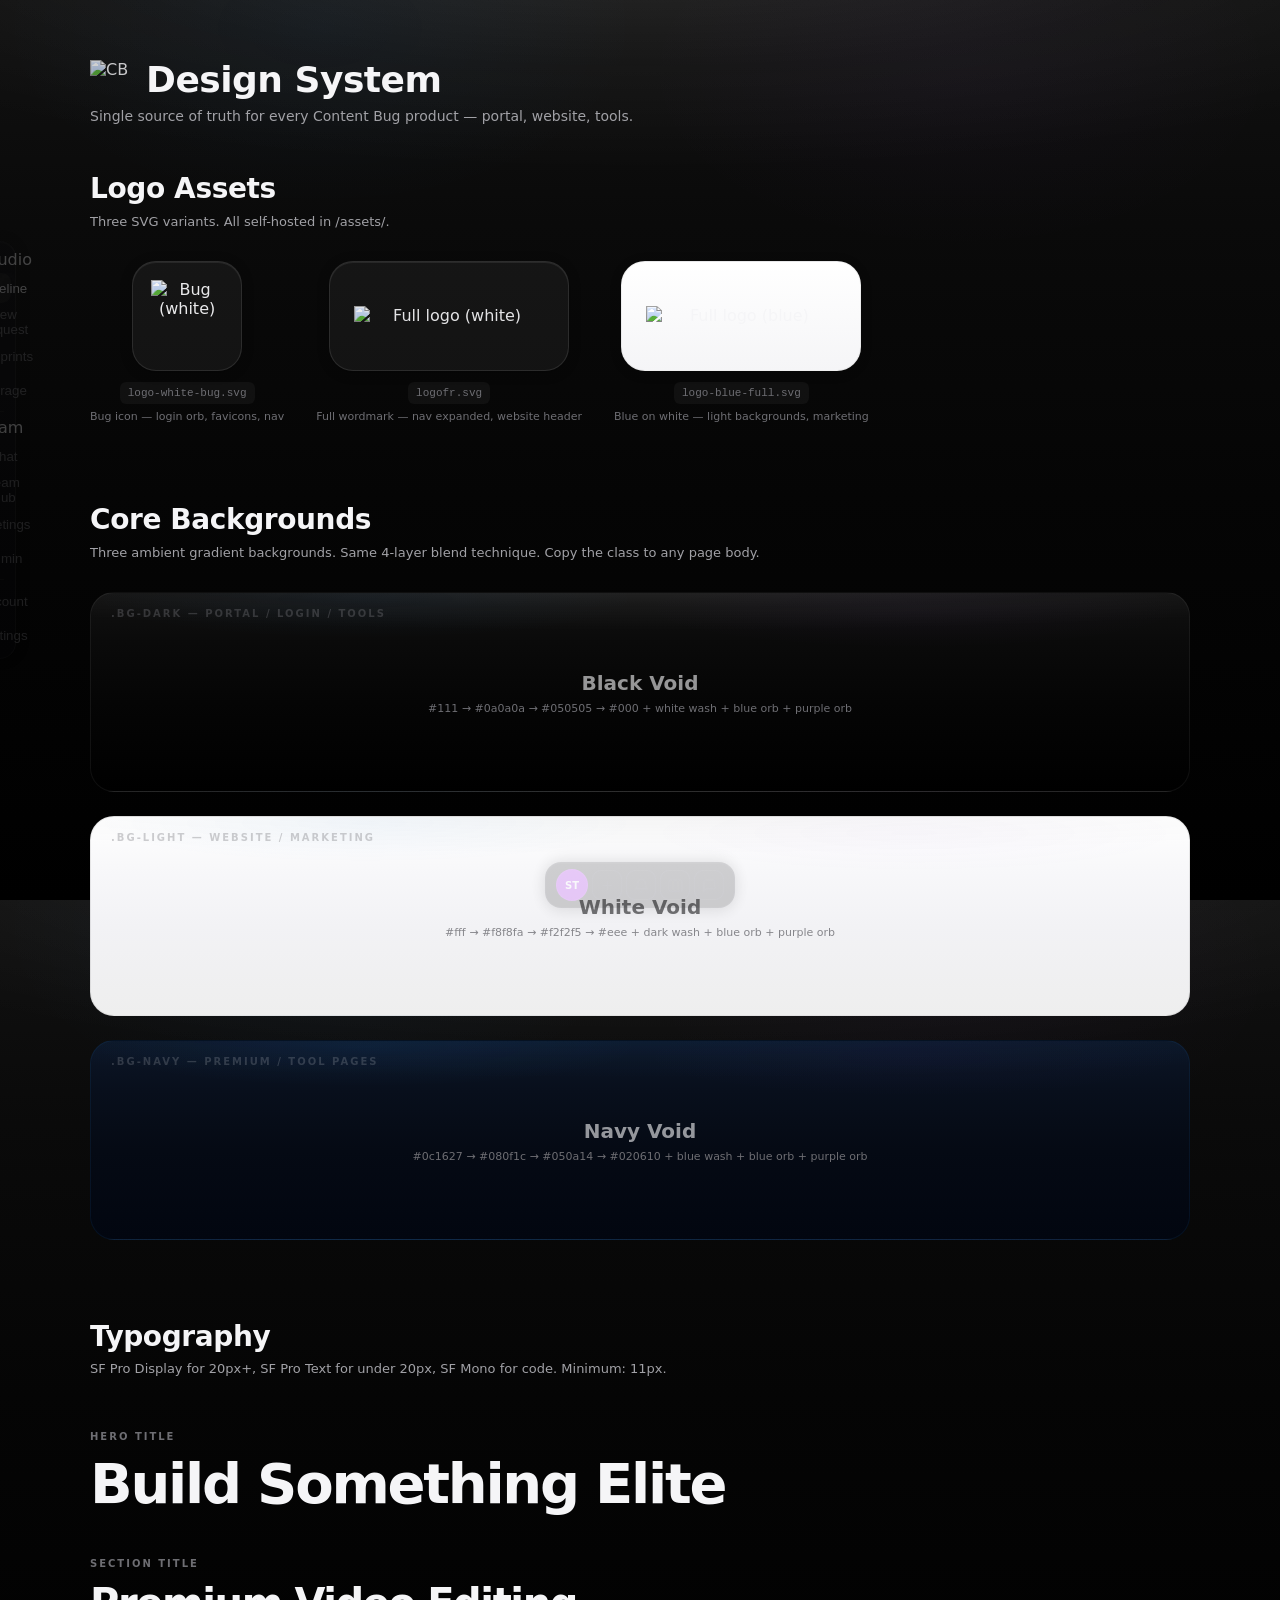
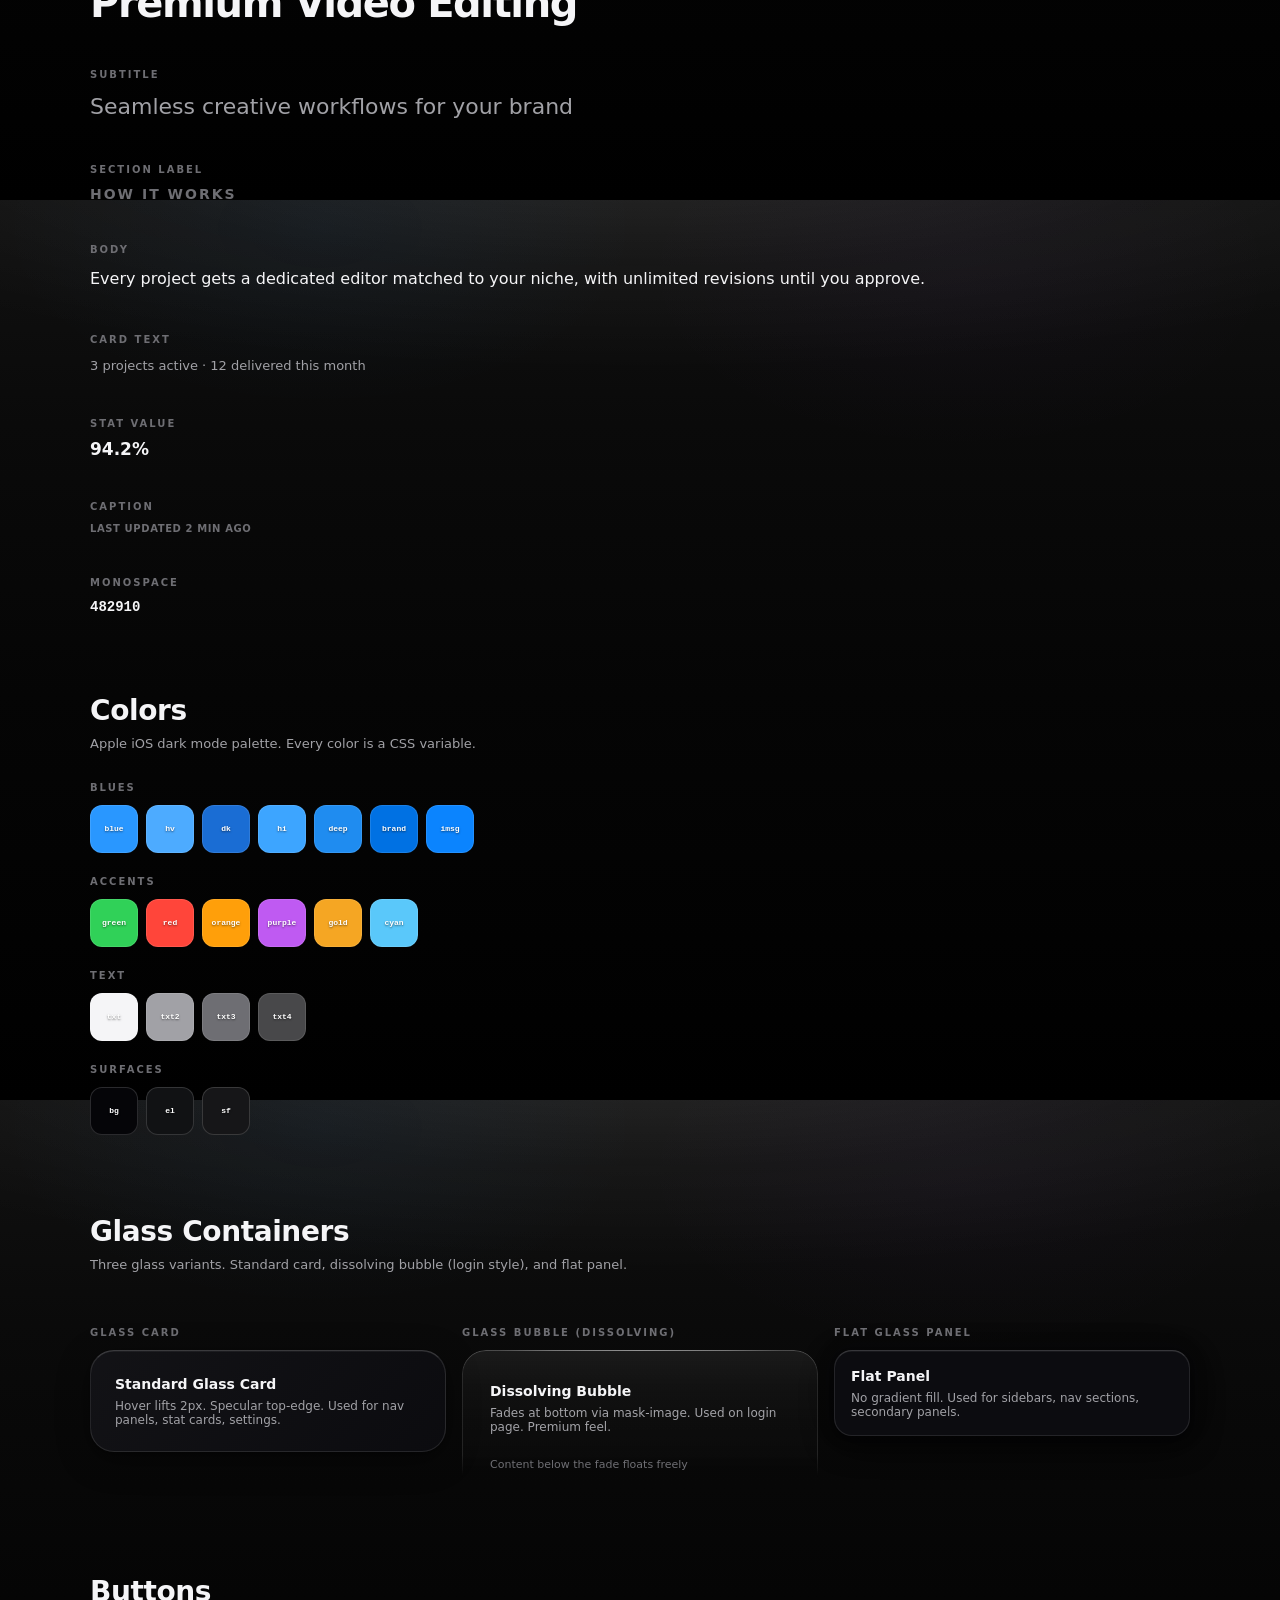
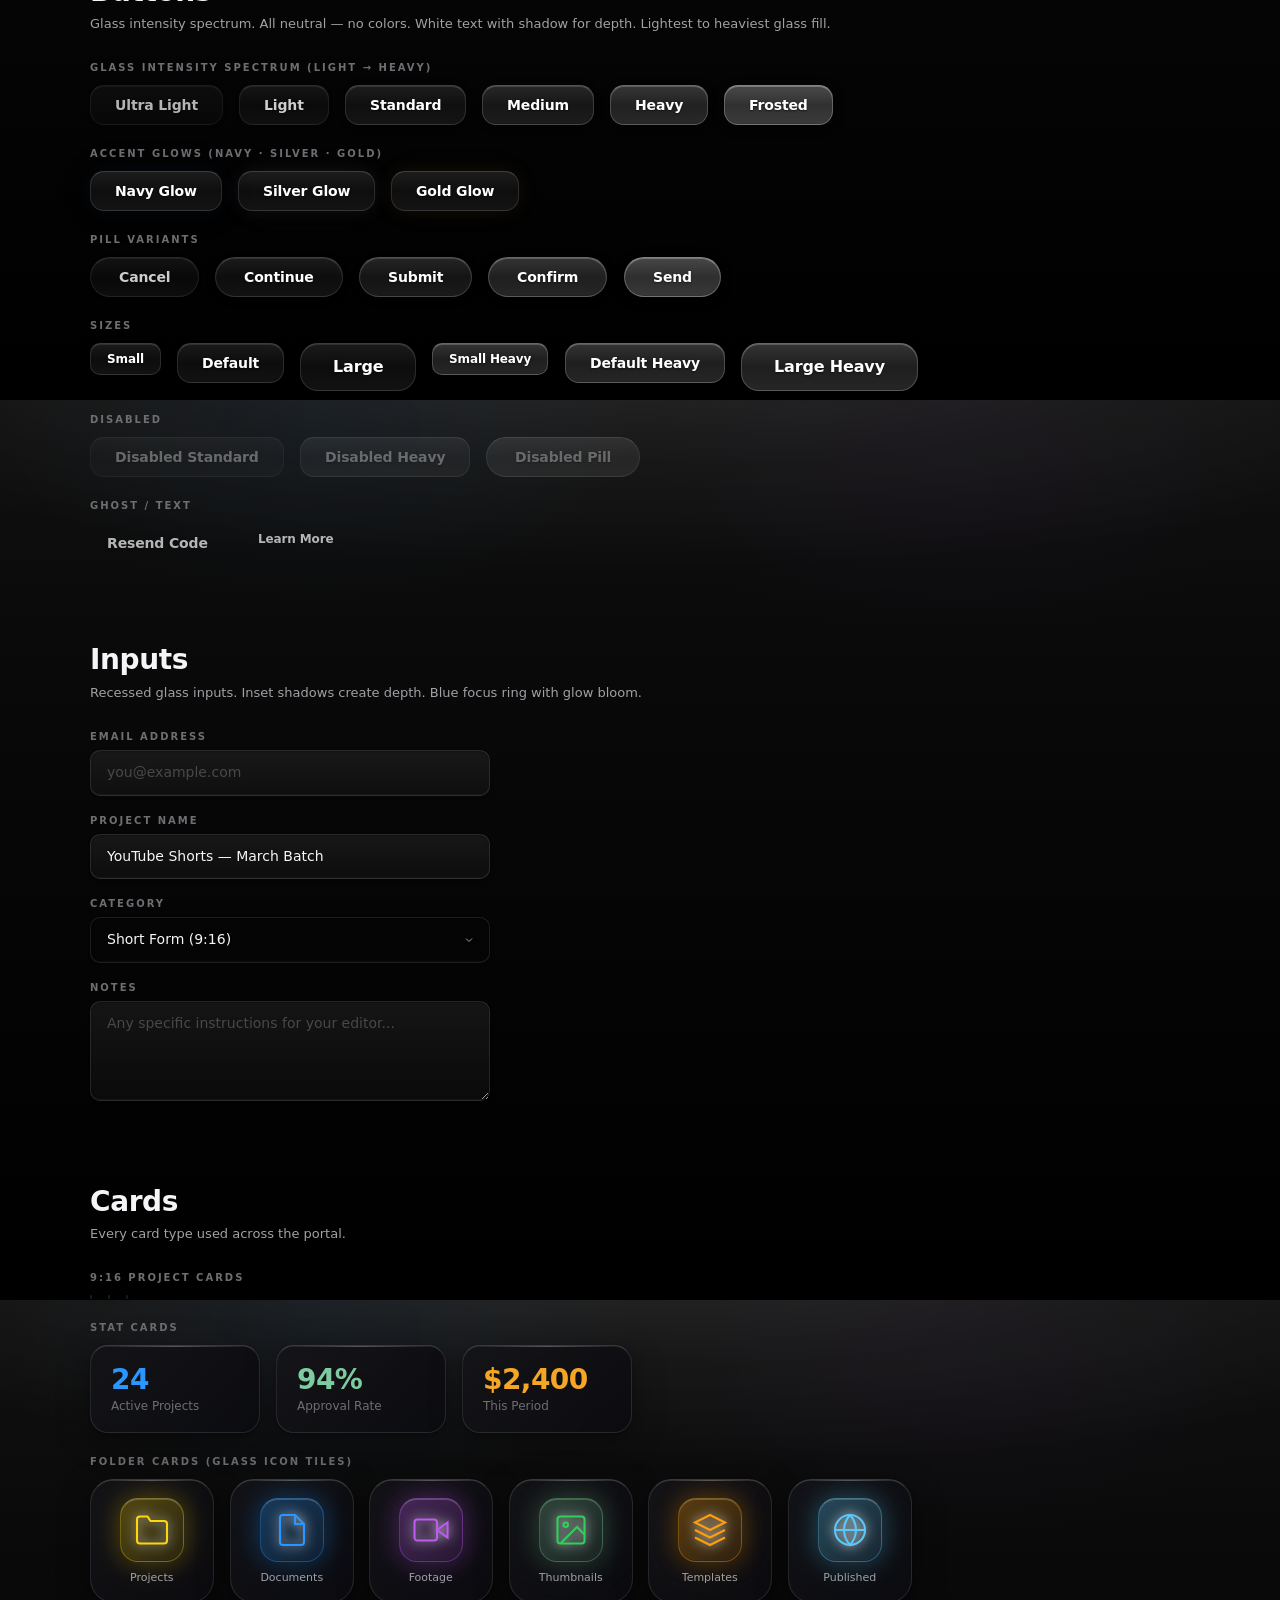
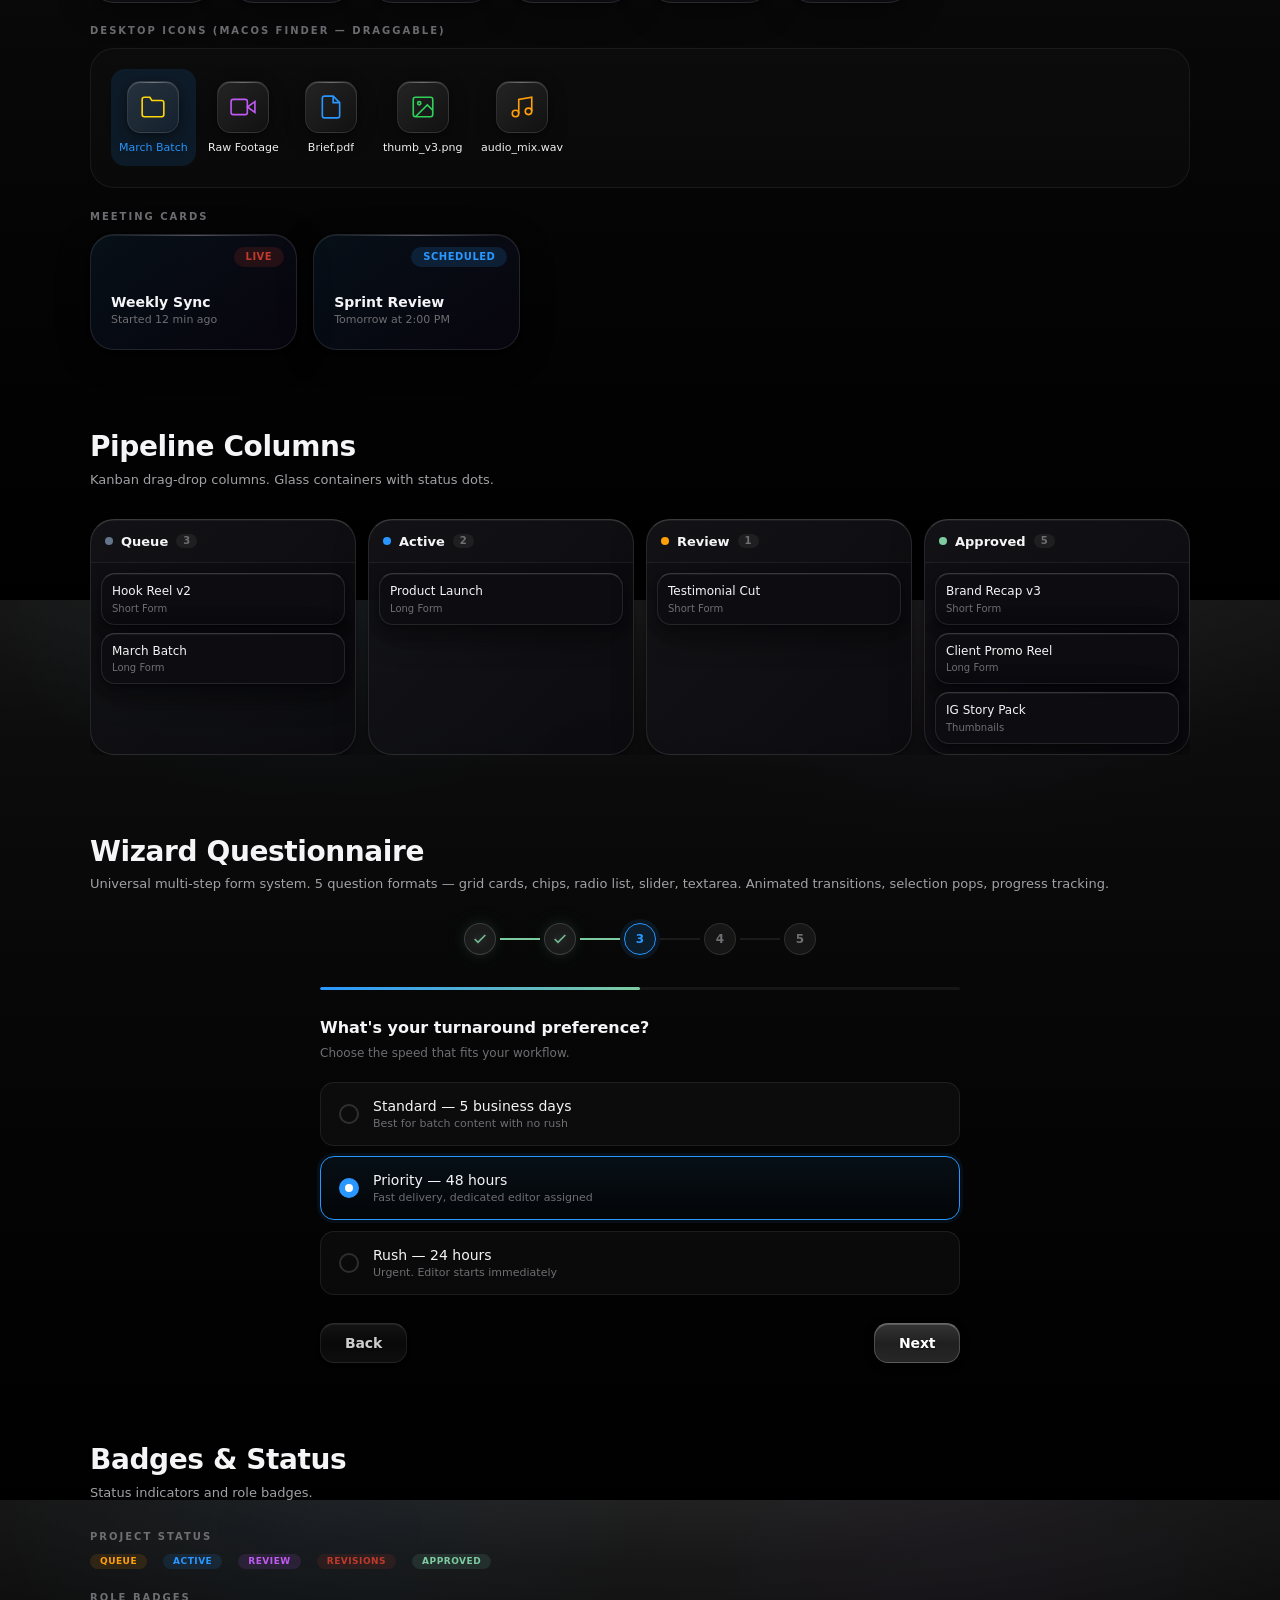
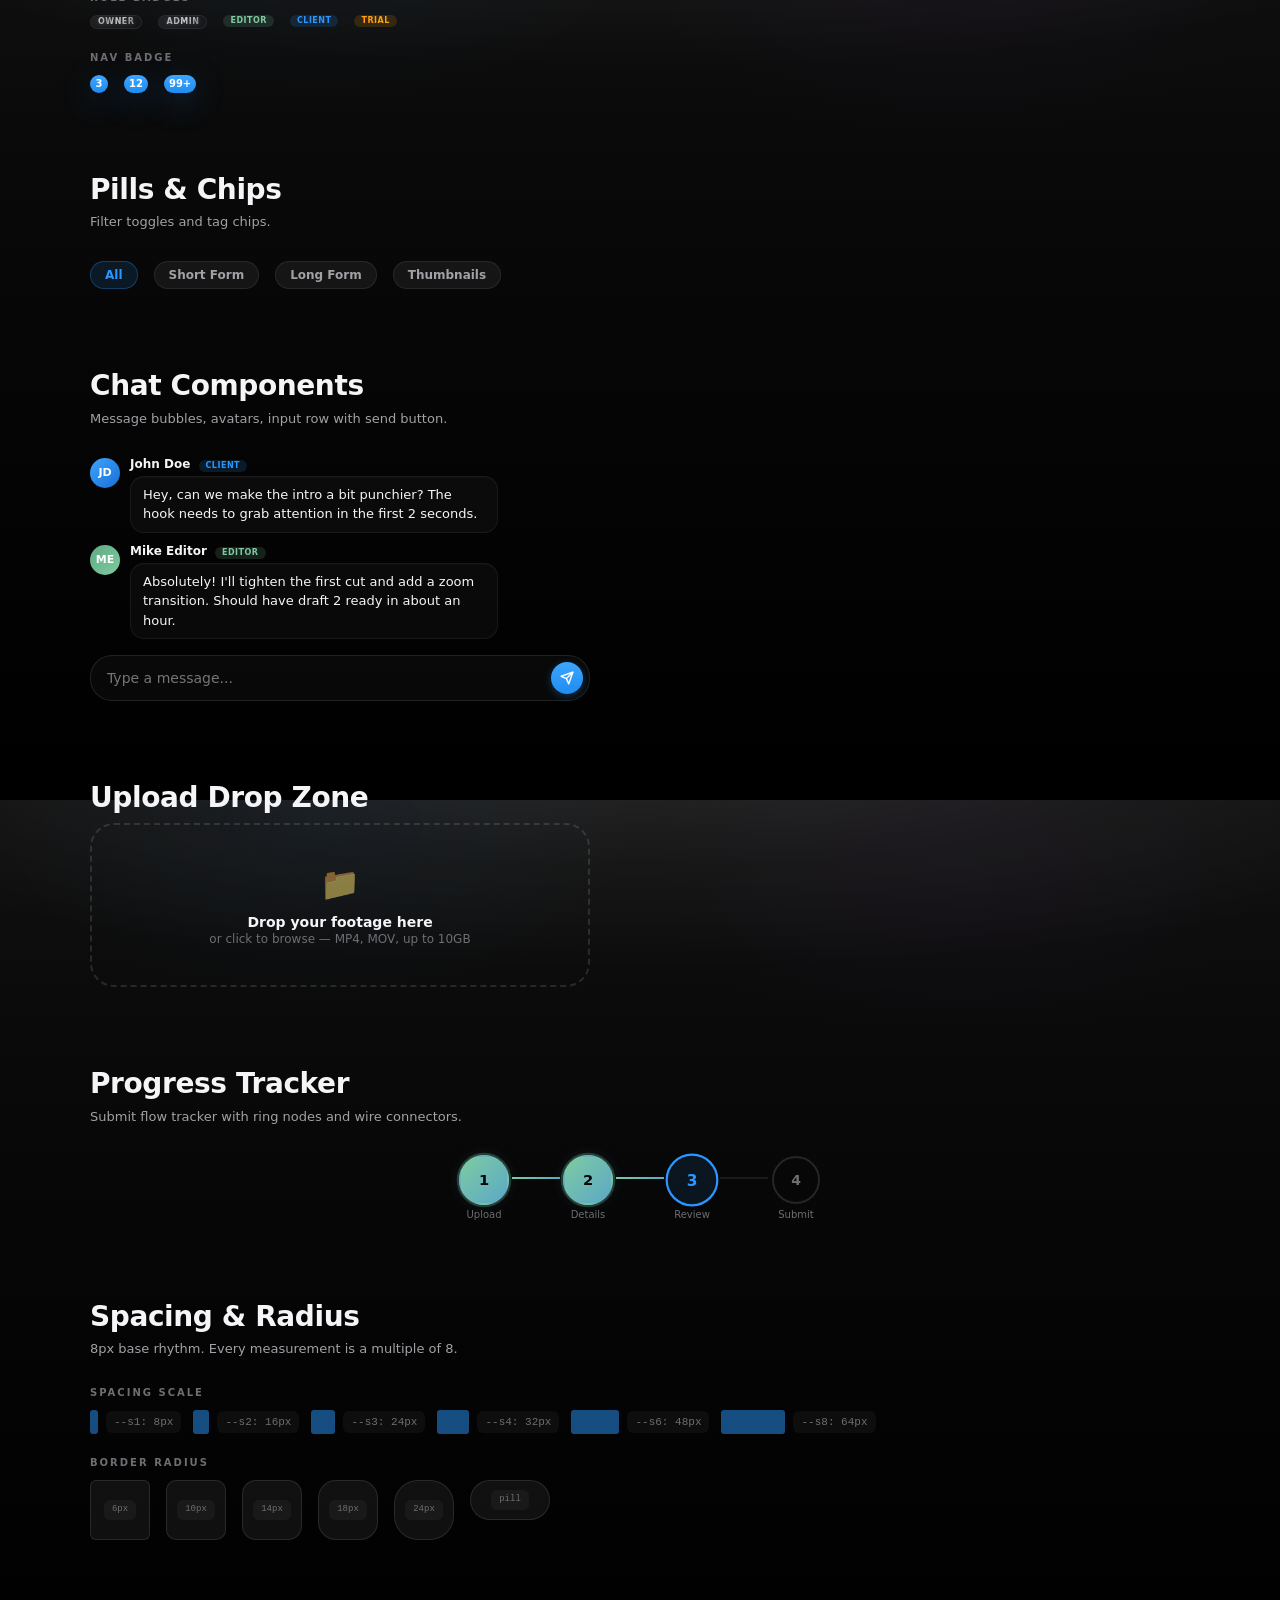
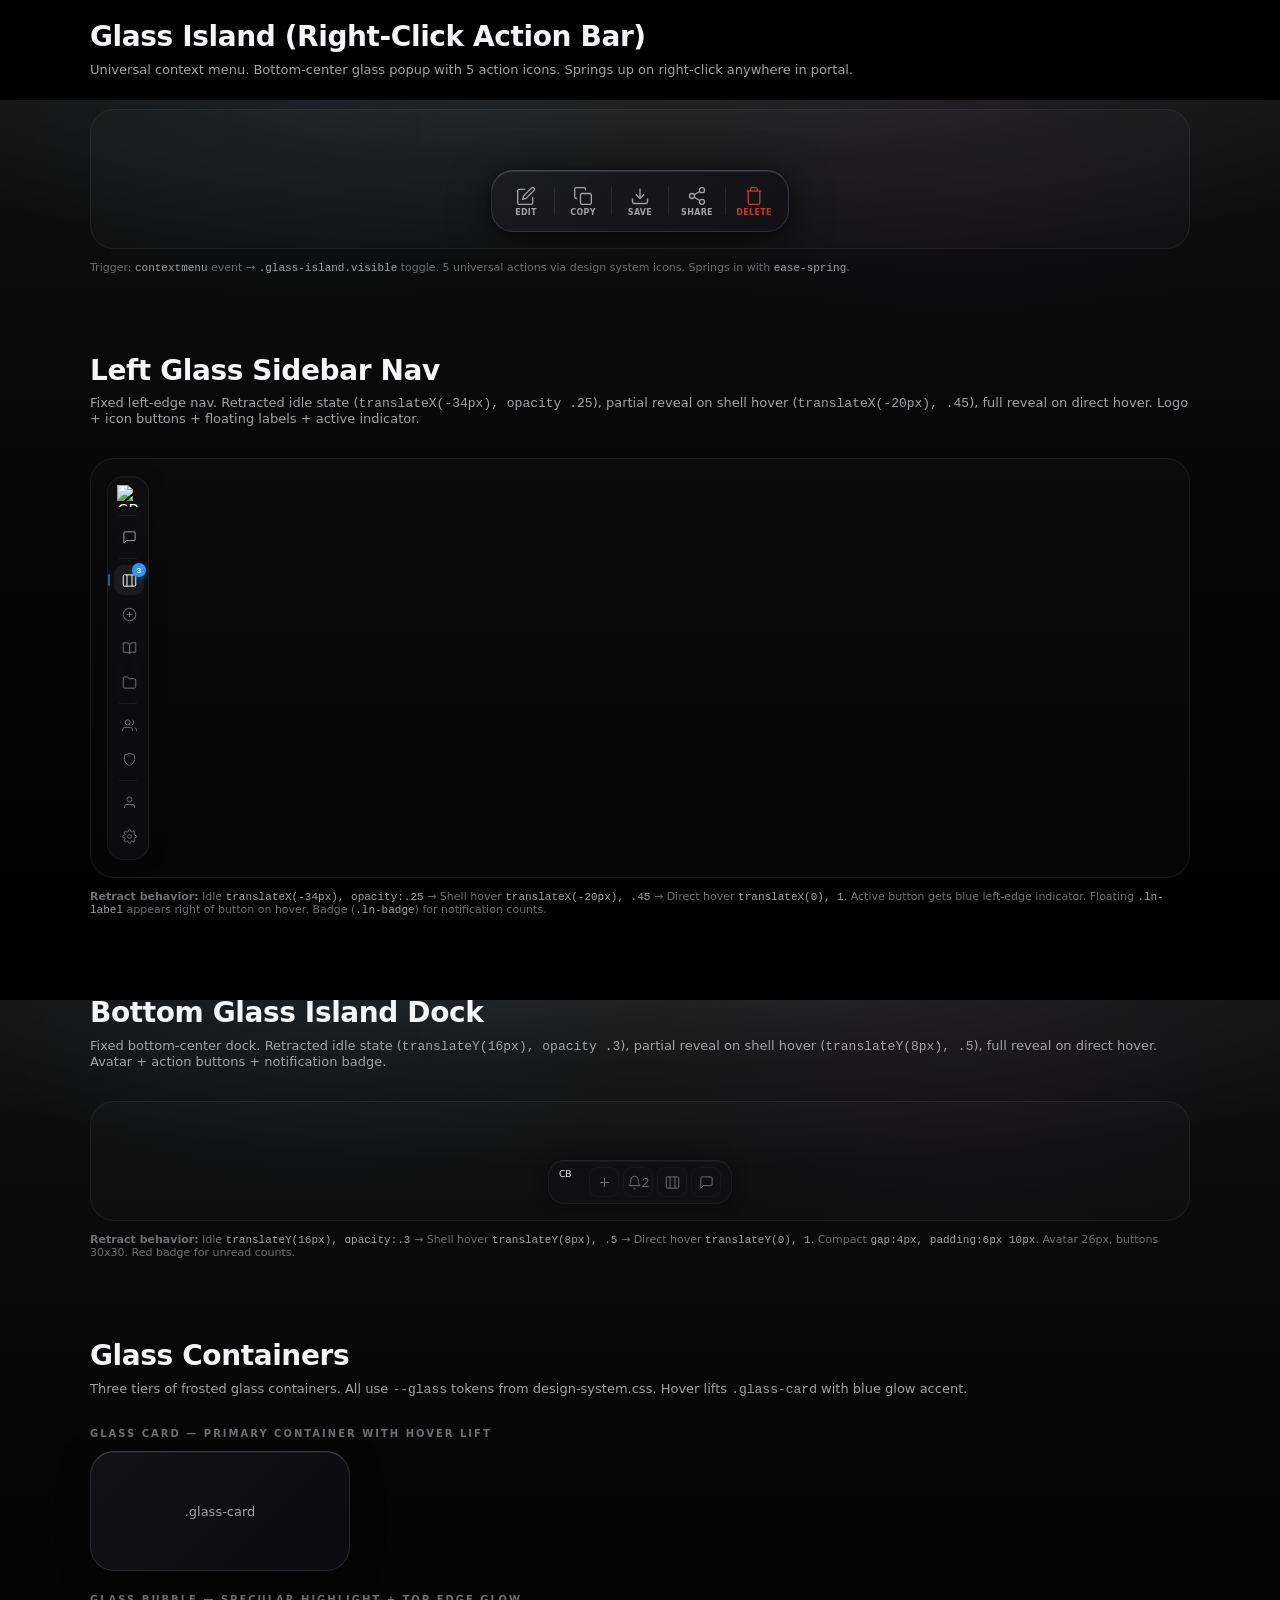
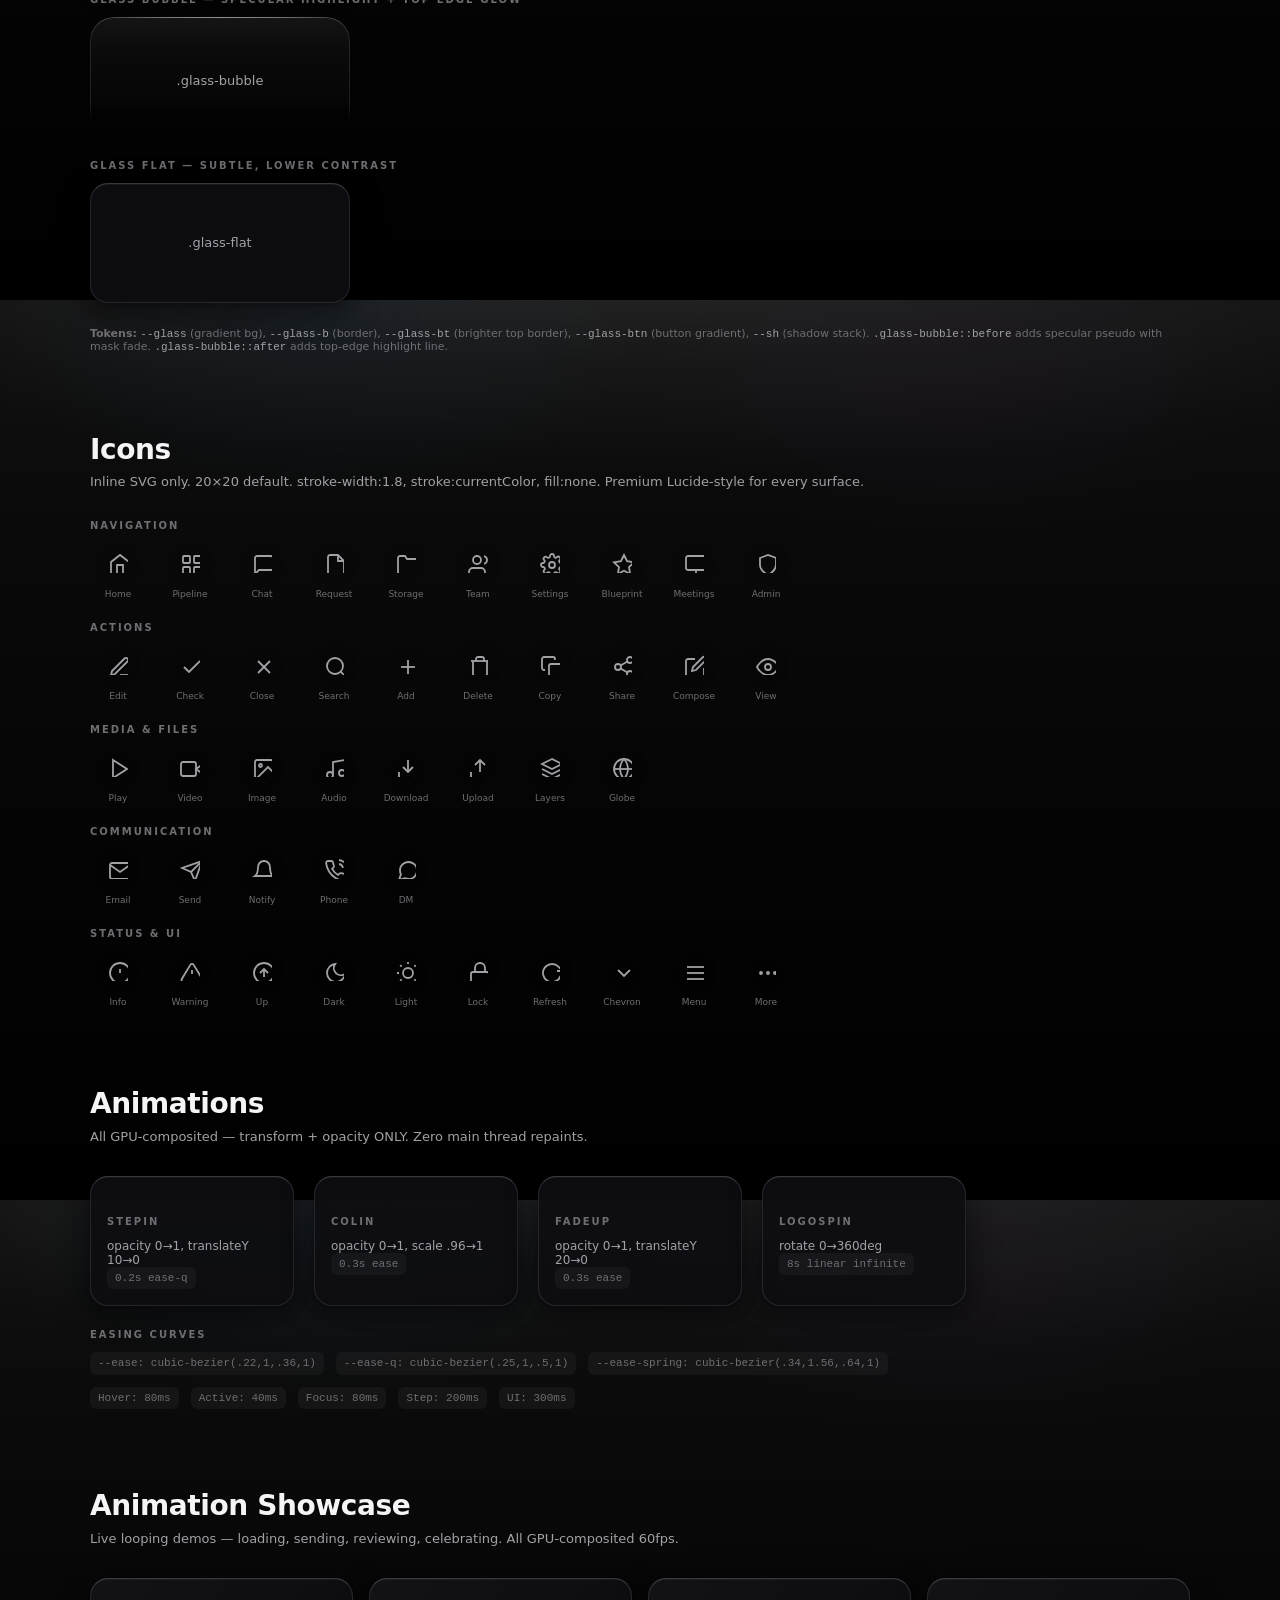
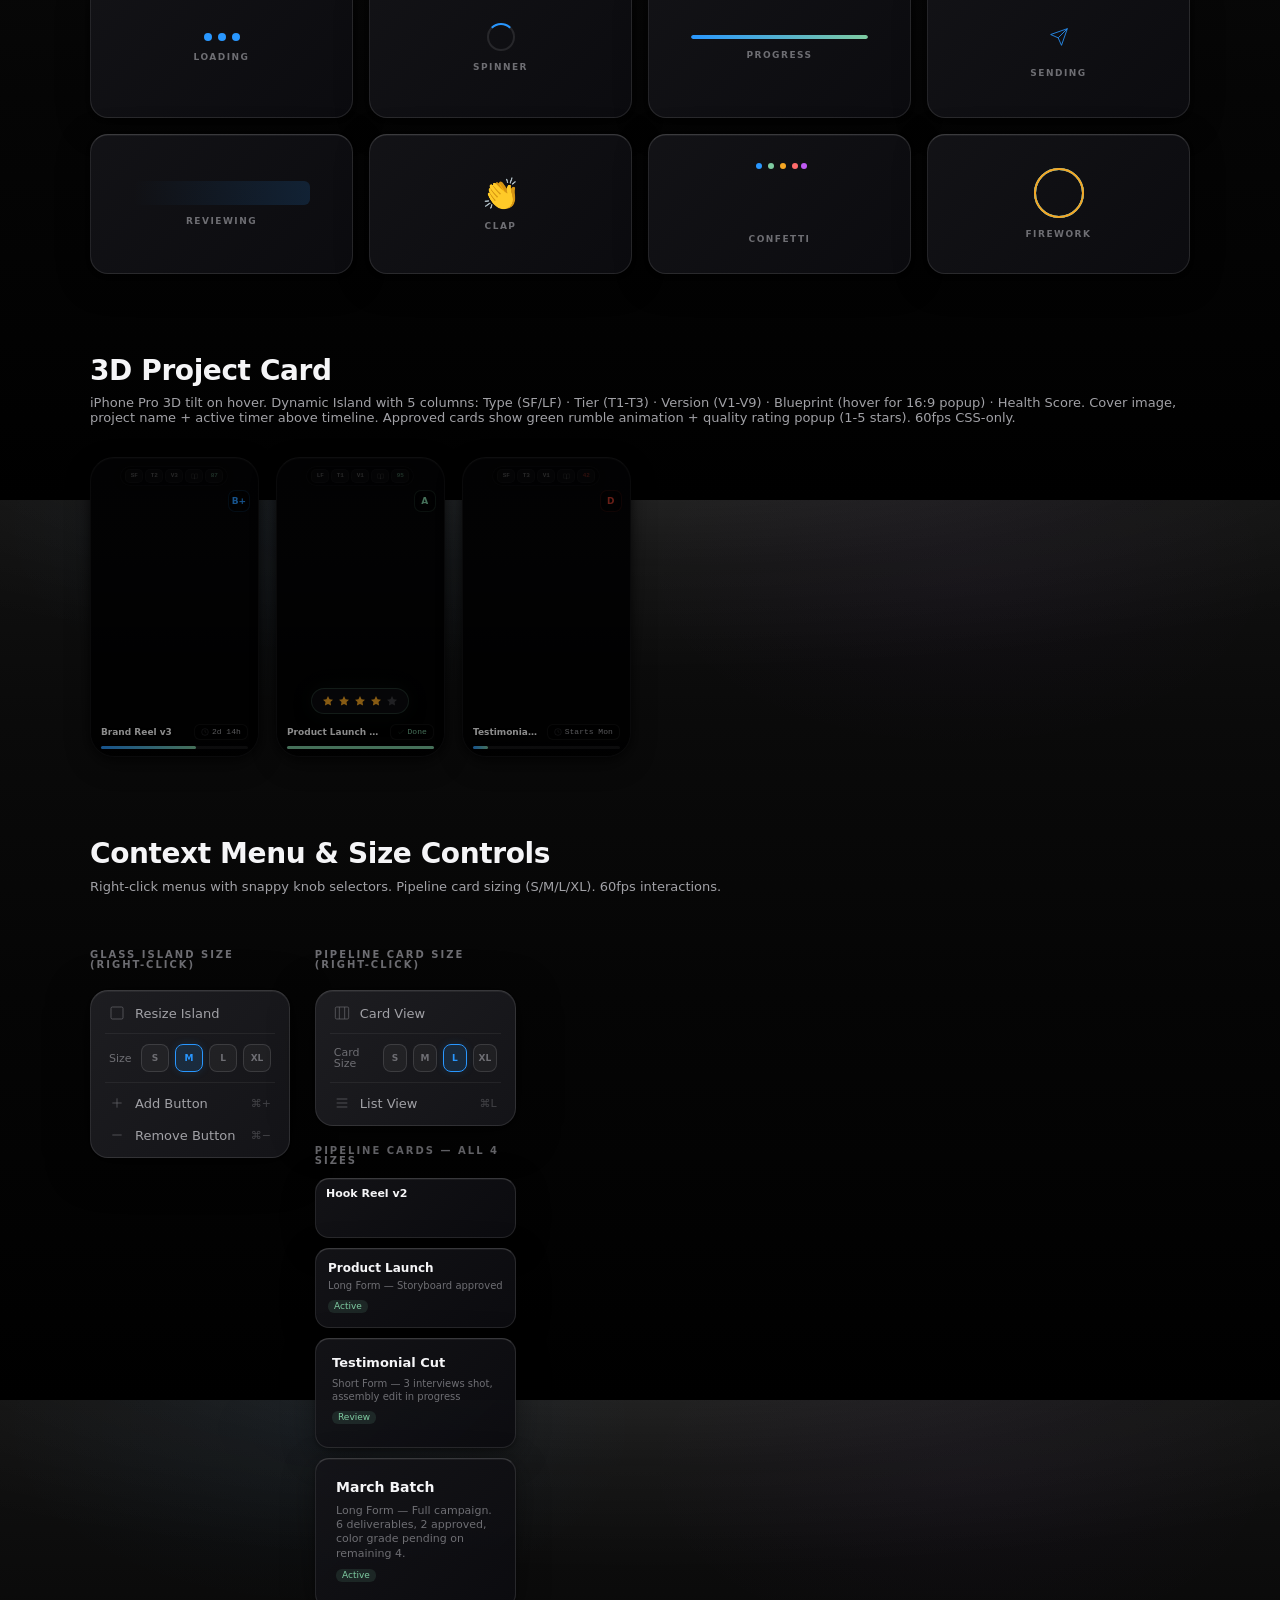
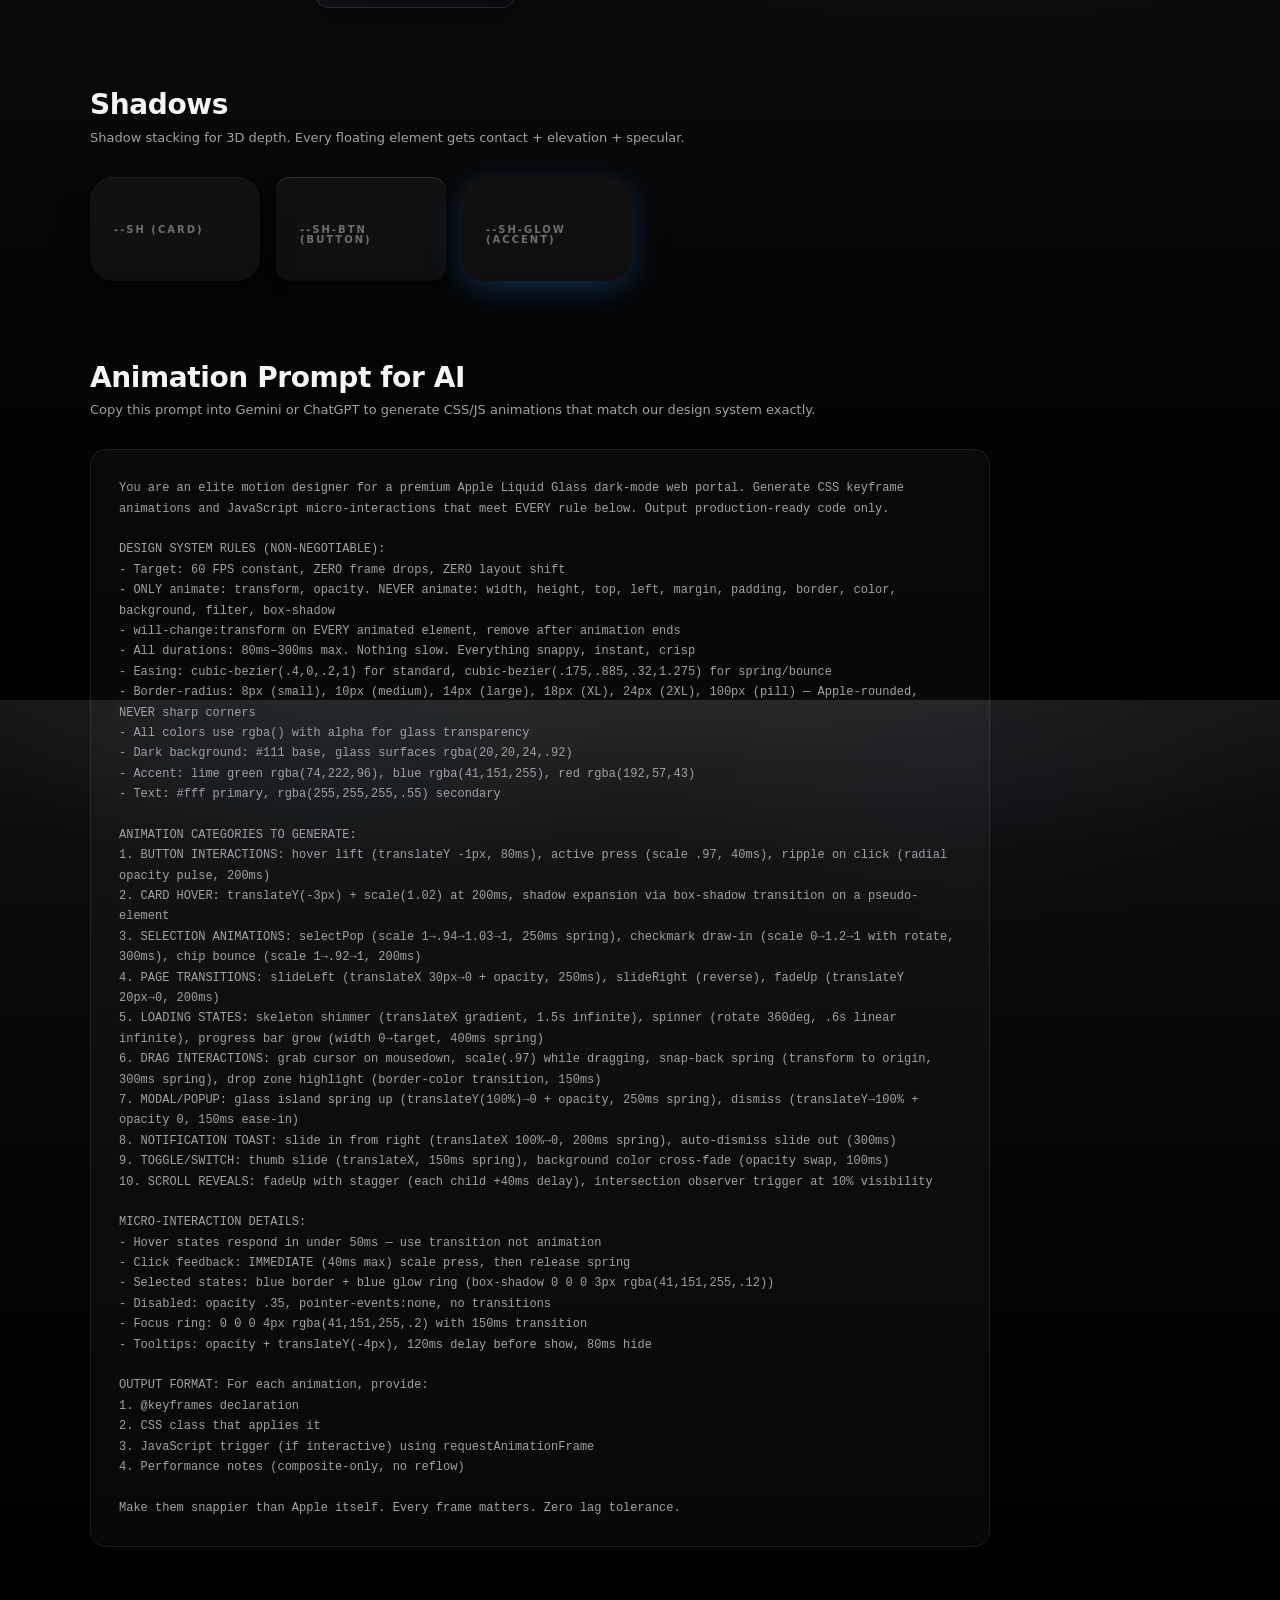
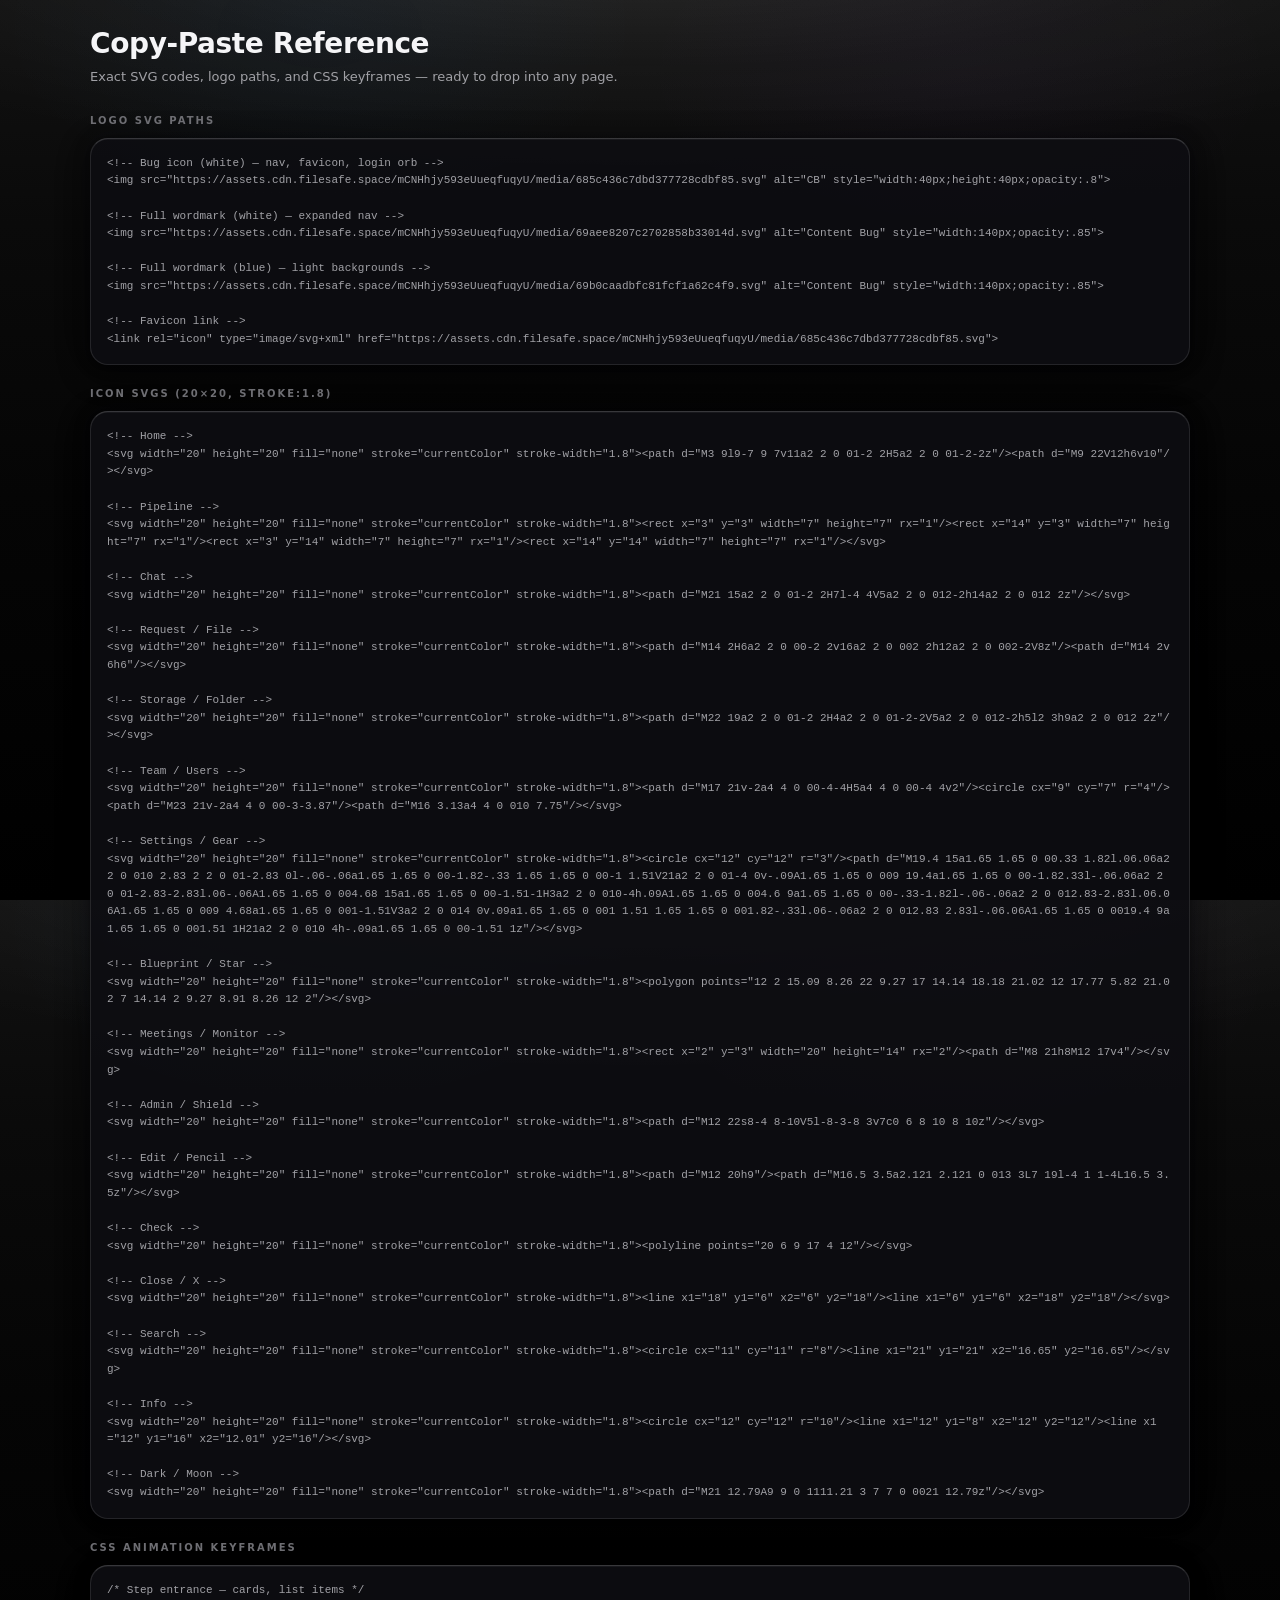
==== CB-STYLE-GUIDE.html @ 67ff2468 "add: CB-STYLE-GUIDE.html — single self-contained file, zero dependencies, all CDN" ====
<!DOCTYPE html>
<html lang="en">
<head>
<meta charset="UTF-8">
<meta name="viewport" content="width=device-width,initial-scale=1">
<title>ContentBug — Design System</title>
<meta name="robots" content="noindex,nofollow">
<link rel="icon" type="image/svg+xml" href="https://assets.cdn.filesafe.space/mCNHhjy593eUueqfuqyU/media/685c436c7dbd377728cdbf85.svg">
<link rel="preload" href="https://cdn.jsdelivr.net/npm/sf-pro@1.0.3/font/woff2/sf-pro-display_semibold.woff2" as="font" type="font/woff2" crossorigin>
<link rel="preload" href="https://cdn.jsdelivr.net/npm/sf-pro@1.0.3/font/woff2/sf-pro-text_regular.woff2" as="font" type="font/woff2" crossorigin>
<style>
/* ═══════════════════════════════════════════════════════════════
   CONTENTBUG DESIGN SYSTEM — SINGLE FILE, ZERO DEPENDENCIES
   Version: standalone · All tokens · All components · All assets via CDN
   Drop this file anywhere. It works.
   ═══════════════════════════════════════════════════════════════ */

/* ═══════════════════════════════════════════════════════════════
   CONTENT BUG DESIGN SYSTEM — design-system.css
   Single source of truth for tokens, components, and animations.
   Import this file in every ContentBug HTML page.
   ═══════════════════════════════════════════════════════════════ */

/* ── FONTS ── */
@font-face{font-family:"SF Pro Display";font-style:normal;font-weight:400;font-display:swap;src:url("https://cdn.jsdelivr.net/npm/sf-pro@1.0.3/font/woff2/sf-pro-display_regular.woff2") format("woff2")}
@font-face{font-family:"SF Pro Display";font-style:normal;font-weight:500;font-display:swap;src:url("https://cdn.jsdelivr.net/npm/sf-pro@1.0.3/font/woff2/sf-pro-display_medium.woff2") format("woff2")}
@font-face{font-family:"SF Pro Display";font-style:normal;font-weight:600;font-display:swap;src:url("https://cdn.jsdelivr.net/npm/sf-pro@1.0.3/font/woff2/sf-pro-display_semibold.woff2") format("woff2")}
@font-face{font-family:"SF Pro Display";font-style:normal;font-weight:700;font-display:swap;src:url("https://cdn.jsdelivr.net/npm/sf-pro@1.0.3/font/woff2/sf-pro-display_bold.woff2") format("woff2")}
@font-face{font-family:"SF Pro Text";font-style:normal;font-weight:400;font-display:swap;src:url("https://cdn.jsdelivr.net/npm/sf-pro@1.0.3/font/woff2/sf-pro-text_regular.woff2") format("woff2")}
@font-face{font-family:"SF Pro Text";font-style:normal;font-weight:600;font-display:swap;src:url("https://cdn.jsdelivr.net/npm/sf-pro@1.0.3/font/woff2/sf-pro-text_semibold.woff2") format("woff2")}

/* ═══════════════════════════════════════════════════════════════
   CONTENT BUG DESIGN SYSTEM — SINGLE SOURCE OF TRUTH
   Every component, color, font, animation, card, button, wizard.
   DO NOT deviate from this. Copy-paste from here.
   ═══════════════════════════════════════════════════════════════ */

/* ── TOKENS ── */
:root{
  /* Backgrounds */
  --bg:#050508;--bg-el:#111214;--bg-sf:#161618;
  /* Blues */
  --blue:#2997ff;--blue-hv:#4dabff;--blue-dk:#1a6dd4;
  --blue-hi:#3da5ff;--blue-deep:#1f8cf0;--blue-brand:#0071e3;--blue-hover:#0077ed;
  --blue-glow:rgba(41,151,255,.3);--border-sel:rgba(41,151,255,.55);
  --sh-glow:0 8px 32px rgba(41,151,255,.25);
  --imsg:#0b84fe;--imsg-dk:#0066d6;
  /* Accents */
  --green:#7ecba1;--green-dk:#5faa82;--red:#c0392b;--red-lt:#d44637;
  --orange:#ff9f0a;--purple:#bf5af2;--gold:#f5a623;--gold-lt:#ffdf33;--cyan:#5ac8fa;
  /* Text */
  --txt:#f5f5f7;--txt2:#a1a1a6;--txt3:#6e6e73;--txt4:#48484a;
  /* Glass */
  --glass:linear-gradient(135deg,rgba(20,20,24,.92) 0%,rgba(12,12,16,.95) 100%);
  --glass-flat:rgba(14,14,18,.92);--glass-b:1px solid rgba(255,255,255,.1);
  --glass-bt:rgba(255,255,255,.18);
  --glass-btn:linear-gradient(180deg,rgba(255,255,255,.12) 0%,rgba(255,255,255,.04) 100%);
  /* Shadows */
  --sh:0 2px 4px rgba(0,0,0,.3),0 8px 32px rgba(0,0,0,.4),inset 0 .5px 0 rgba(255,255,255,.1);
  --sh-btn:0 1px 2px rgba(0,0,0,.4),0 4px 12px rgba(0,0,0,.3),inset 0 1px 0 rgba(255,255,255,.15),inset 0 -1px 0 rgba(0,0,0,.25);
  /* Spacing */
  --s1:8px;--s2:16px;--s3:24px;--s4:32px;--s6:48px;--s8:64px;--s10:80px;
  /* Radius */
  --r-sm:6px;--r-md:10px;--r-lg:14px;--r-xl:18px;--r-2xl:24px;--radius-pill:100px;
  /* Easing */
  --ease:cubic-bezier(.22,1,.36,1);--ease-q:cubic-bezier(.25,1,.5,1);--ease-spring:cubic-bezier(.34,1.56,.64,1);
  /* Fonts */
  --font-display:'SF Pro Display',-apple-system,BlinkMacSystemFont,system-ui,'Helvetica Neue',Arial,sans-serif;
  --font:'SF Pro Text',-apple-system,BlinkMacSystemFont,system-ui,'Helvetica Neue',Arial,sans-serif;
  --mono:'SF Mono',ui-monospace,'Fira Code',monospace;
}

/* ── RESET ── */
*,*::before,*::after{box-sizing:border-box;margin:0;padding:0}
html,body{height:100%;font-family:var(--font);color:var(--txt);-webkit-font-smoothing:antialiased;text-rendering:optimizeLegibility}

/* ═══════════════════════════════════════════════
   CORE BACKGROUNDS — 3 VARIANTS
   Copy the background: property for any page.
   Kill body::before/::after from glass.css:
     body::before,body::after{content:none!important;display:none!important}
   ═══════════════════════════════════════════════ */

/* BG-DARK: Black void with ambient light bleed (used on login page) */
.bg-dark{
  background:
    radial-gradient(ellipse 130% 45% at 50% -8%,rgba(255,255,255,.1) 0%,rgba(255,255,255,.03) 35%,transparent 60%),
    radial-gradient(ellipse 50% 40% at 25% 3%,rgba(41,151,255,.045) 0%,transparent 50%),
    radial-gradient(ellipse 50% 40% at 75% 8%,rgba(160,80,240,.03) 0%,transparent 50%),
    linear-gradient(180deg,#111 0%,#0a0a0a 25%,#050505 55%,#000 100%)}

/* BG-LIGHT: White void with ambient light bleed (for website/marketing pages) */
.bg-light{
  background:
    radial-gradient(ellipse 130% 45% at 50% -8%,rgba(0,0,0,.06) 0%,rgba(0,0,0,.02) 35%,transparent 60%),
    radial-gradient(ellipse 50% 40% at 25% 3%,rgba(41,151,255,.04) 0%,transparent 50%),
    radial-gradient(ellipse 50% 40% at 75% 8%,rgba(160,80,240,.025) 0%,transparent 50%),
    linear-gradient(180deg,#fff 0%,#f8f8fa 25%,#f2f2f5 55%,#eee 100%);
  color:#1d1d1f}

/* BG-NAVY: Dark blue/black void with ambient light bleed (for premium/tool pages) */
.bg-navy{
  background:
    radial-gradient(ellipse 130% 45% at 50% -8%,rgba(41,151,255,.08) 0%,rgba(41,151,255,.025) 35%,transparent 60%),
    radial-gradient(ellipse 50% 40% at 25% 3%,rgba(41,151,255,.06) 0%,transparent 50%),
    radial-gradient(ellipse 50% 40% at 75% 8%,rgba(100,50,200,.035) 0%,transparent 50%),
    linear-gradient(180deg,#0c1627 0%,#080f1c 25%,#050a14 55%,#020610 100%)}

/* ── LAYOUT ── */
body{margin:0;padding:0}
.sg-page{min-height:100vh;padding:60px 40px 80px}
.sg-sec{max-width:1100px;margin:0 auto 80px}
.sg-sec h2{font:700 28px/1.2 var(--font-display);letter-spacing:-.4px;margin-bottom:8px}
.sg-sec .sg-sub{font-size:13px;color:var(--txt2);margin-bottom:32px}
.sg-row{display:flex;flex-wrap:wrap;gap:16px;align-items:flex-start;margin-bottom:24px}
.sg-col{flex:1;min-width:200px}
.sg-label{font:700 10px/1 var(--font);text-transform:uppercase;letter-spacing:2px;color:var(--txt3);margin-bottom:12px;margin-top:24px;display:block}
.sg-divider{height:1px;background:rgba(255,255,255,.06);margin:40px 0}
.sg-code{font:500 11px/1.5 var(--mono);color:var(--txt3);background:rgba(255,255,255,.04);padding:3px 8px;border-radius:6px;display:inline-block}
.sg-note{font-size:11px;color:var(--txt3);margin-top:6px}
.sg-badge{display:inline-flex;align-items:center;padding:3px 10px;border-radius:100px;font:600 9px/1 var(--font);text-transform:uppercase;letter-spacing:.5px}
.sg-grid{display:grid;gap:16px}
.sg-grid.c2{grid-template-columns:repeat(auto-fill,minmax(200px,1fr))}
.sg-grid.c3{grid-template-columns:repeat(auto-fill,minmax(160px,1fr))}
.sg-grid.c4{grid-template-columns:repeat(auto-fill,minmax(120px,1fr))}

/* ── BG SECTION HEADER ── */
.sg-bg-label{position:absolute;top:16px;left:20px;font:700 10px/1 var(--font);text-transform:uppercase;letter-spacing:2px;opacity:.4}
.sg-bg-sec{position:relative;border-radius:var(--r-2xl);padding:56px 32px 32px;margin-bottom:24px;min-height:200px;overflow:hidden}

/* ═══════════════════════════════
   TYPOGRAPHY
   ═══════════════════════════════ */
.type-hero{font:600 clamp(30px,4.5vw,56px)/1.08 var(--font-display);letter-spacing:-.04em}
.type-section{font:600 clamp(24px,3.5vw,40px)/1.12 var(--font-display);letter-spacing:-.035em}
.type-sub{font:500 clamp(16px,2vw,22px)/1.35 var(--font-display)}
.type-label{font:700 14px/1 var(--font);text-transform:uppercase;letter-spacing:2px;color:var(--txt3)}
.type-body{font:400 16px/1.5 var(--font)}
.type-card{font:500 13px/1.4 var(--font)}
.type-stat{font:700 17px/1 var(--font)}
.type-caption{font:600 10px/1 var(--font);letter-spacing:.06em;text-transform:uppercase;color:var(--txt3)}
.type-mono{font:600 14px/1 var(--mono)}

/* ═══════════════════════════════
   COLOR SWATCHES
   ═══════════════════════════════ */
.swatch{width:48px;height:48px;border-radius:12px;border:1px solid rgba(255,255,255,.1);display:inline-flex;align-items:center;justify-content:center;font:600 8px/1 var(--mono);color:#fff;text-shadow:0 1px 2px rgba(0,0,0,.5)}
.swatch-row{display:flex;gap:8px;flex-wrap:wrap;margin-bottom:8px}

/* ═══════════════════════════════
   GLASS CONTAINERS
   ═══════════════════════════════ */

/* Standard glass card */
.glass-card{background:var(--glass);border:var(--glass-b);border-top-color:var(--glass-bt);
  border-radius:var(--r-2xl);padding:24px;box-shadow:var(--sh);position:relative;overflow:hidden;
  transition:transform .15s var(--ease),box-shadow .15s var(--ease);will-change:transform}
.glass-card:hover{transform:translateY(-2px);box-shadow:var(--sh),0 8px 32px rgba(41,151,255,.08),inset 0 1px 0 rgba(255,255,255,.06)}

/* Login-style dissolving glass bubble */
.glass-bubble{position:relative;padding:32px 28px 24px}
.glass-bubble::before{content:'';position:absolute;inset:0;border-radius:24px;
  background:linear-gradient(180deg,rgba(255,255,255,.07) 0%,rgba(255,255,255,.04) 25%,rgba(255,255,255,.025) 50%,rgba(255,255,255,.015) 72%,rgba(255,255,255,.006) 85%,transparent 100%);
  box-shadow:inset 0 0 0 1px rgba(255,255,255,.1),inset 0 1px 0 rgba(255,255,255,.12),0 8px 32px rgba(0,0,0,.4),0 2px 8px rgba(0,0,0,.3);
  -webkit-mask-image:linear-gradient(180deg,black 0%,black 72%,transparent 88%);
  mask-image:linear-gradient(180deg,black 0%,black 72%,transparent 88%);
  pointer-events:none}
.glass-bubble::after{content:'';position:absolute;top:0;left:10%;right:10%;height:1px;
  background:linear-gradient(90deg,transparent,rgba(255,255,255,.25) 20%,rgba(255,255,255,.4) 50%,rgba(255,255,255,.25) 80%,transparent);
  border-radius:1px;pointer-events:none}

/* Flat glass panel (no gradient, for sidebars/nav) */
.glass-flat{background:var(--glass-flat);border:var(--glass-b);border-top-color:var(--glass-bt);
  border-radius:var(--r-xl);padding:16px;box-shadow:var(--sh),0 0 24px rgba(15,30,60,.06),0 0 48px rgba(15,30,60,.03)}

/* ═══════════════════════════════
   BUTTONS — 3D GLASS SYSTEM
   ═══════════════════════════════ */
.btn{display:inline-flex;align-items:center;justify-content:center;gap:8px;
  padding:11px 24px;font:600 14px/1 var(--font);letter-spacing:-.01em;
  border-radius:var(--r-lg);border:none;cursor:pointer;min-height:40px;position:relative;
  transition:transform 80ms,box-shadow 80ms;will-change:transform}
.btn:active{transform:translateY(0) scale(.98);transition-duration:40ms}

/* ─── GLASS INTENSITY SPECTRUM ─── */
/* Glass 1 — Ultra Light (barely there) */
.btn-g1{background:linear-gradient(180deg,rgba(255,255,255,.04) 0%,rgba(255,255,255,.02) 100%);color:rgba(255,255,255,.7);
  border:1px solid rgba(255,255,255,.06);border-top-color:rgba(255,255,255,.08);
  box-shadow:inset 0 1px 0 rgba(255,255,255,.04),0 1px 4px rgba(0,0,0,.15);text-shadow:0 1px 2px rgba(0,0,0,.3)}
.btn-g1:hover{transform:translateY(-1px);background:linear-gradient(180deg,rgba(255,255,255,.06) 0%,rgba(255,255,255,.03) 100%);color:#fff}

/* Glass 2 — Light */
.btn-g2{background:linear-gradient(180deg,rgba(255,255,255,.07) 0%,rgba(255,255,255,.03) 50%,rgba(255,255,255,.05) 100%);color:rgba(255,255,255,.8);
  border:1px solid rgba(255,255,255,.08);border-top-color:rgba(255,255,255,.12);
  box-shadow:inset 0 1px 0 rgba(255,255,255,.06),0 1px 4px rgba(0,0,0,.2);text-shadow:0 1px 2px rgba(0,0,0,.4)}
.btn-g2:hover{transform:translateY(-1px);background:linear-gradient(180deg,rgba(255,255,255,.1) 0%,rgba(255,255,255,.05) 100%);color:#fff}

/* Glass 3 — Standard (default) */
.btn-g3{background:linear-gradient(180deg,rgba(255,255,255,.1) 0%,rgba(255,255,255,.05) 50%,rgba(255,255,255,.07) 100%);color:#fff;
  border:1px solid rgba(255,255,255,.12);border-top-color:rgba(255,255,255,.18);
  box-shadow:inset 0 1px 0 rgba(255,255,255,.1),inset 0 -1px 0 rgba(0,0,0,.08),0 2px 8px rgba(0,0,0,.25);
  text-shadow:0 1px 2px rgba(0,0,0,.5)}
.btn-g3:hover{transform:translateY(-1px);background:linear-gradient(180deg,rgba(255,255,255,.14) 0%,rgba(255,255,255,.07) 100%);
  box-shadow:inset 0 1px 0 rgba(255,255,255,.14),0 4px 12px rgba(0,0,0,.3)}

/* Glass 4 — Medium */
.btn-g4{background:linear-gradient(180deg,rgba(255,255,255,.14) 0%,rgba(255,255,255,.08) 50%,rgba(255,255,255,.1) 100%);color:#fff;
  border:1px solid rgba(255,255,255,.16);border-top-color:rgba(255,255,255,.24);
  box-shadow:inset 0 1px 0 rgba(255,255,255,.14),inset 0 -1px 0 rgba(0,0,0,.1),0 2px 8px rgba(0,0,0,.3);
  text-shadow:0 1px 2px rgba(0,0,0,.5)}
.btn-g4:hover{transform:translateY(-1px);background:linear-gradient(180deg,rgba(255,255,255,.18) 0%,rgba(255,255,255,.1) 100%);
  box-shadow:inset 0 1px 0 rgba(255,255,255,.18),0 4px 14px rgba(0,0,0,.35)}

/* Glass 5 — Heavy */
.btn-g5{background:linear-gradient(180deg,rgba(255,255,255,.2) 0%,rgba(255,255,255,.12) 50%,rgba(255,255,255,.15) 100%);color:#fff;
  border:1px solid rgba(255,255,255,.2);border-top-color:rgba(255,255,255,.3);
  box-shadow:inset 0 1px 0 rgba(255,255,255,.2),inset 0 -1px 0 rgba(0,0,0,.1),0 2px 10px rgba(0,0,0,.35);
  text-shadow:0 1px 2px rgba(0,0,0,.5)}
.btn-g5:hover{transform:translateY(-1px);background:linear-gradient(180deg,rgba(255,255,255,.26) 0%,rgba(255,255,255,.16) 100%);
  box-shadow:inset 0 1px 0 rgba(255,255,255,.24),0 4px 16px rgba(0,0,0,.4)}

/* Glass 6 — Frosted (most visible) */
.btn-g6{background:linear-gradient(180deg,rgba(255,255,255,.28) 0%,rgba(255,255,255,.18) 50%,rgba(255,255,255,.22) 100%);color:#fff;
  border:1px solid rgba(255,255,255,.25);border-top-color:rgba(255,255,255,.38);
  box-shadow:inset 0 1px 0 rgba(255,255,255,.25),inset 0 -1px 0 rgba(0,0,0,.1),0 2px 12px rgba(0,0,0,.4);
  text-shadow:0 1px 2px rgba(0,0,0,.5)}
.btn-g6:hover{transform:translateY(-1px);background:linear-gradient(180deg,rgba(255,255,255,.34) 0%,rgba(255,255,255,.22) 100%);
  box-shadow:inset 0 1px 0 rgba(255,255,255,.3),0 6px 20px rgba(0,0,0,.45)}

/* ─── SUBTLE ACCENT GLOWS (behind buttons/cards) ─── */
/* Navy glow — dark subtle blue behind element */
.glow-navy{box-shadow:0 0 20px rgba(15,30,60,.2),0 0 40px rgba(15,30,60,.08)}
.glow-navy:hover{box-shadow:0 0 24px rgba(15,30,60,.25),0 0 48px rgba(15,30,60,.1)}
/* Silver glow — cool metallic behind element */
.glow-silver{box-shadow:0 0 18px rgba(180,180,200,.08),0 0 36px rgba(180,180,200,.04)}
.glow-silver:hover{box-shadow:0 0 22px rgba(180,180,200,.12),0 0 44px rgba(180,180,200,.06)}
/* Gold glow — warm subtle behind element */
.glow-gold{box-shadow:0 0 18px rgba(200,160,60,.08),0 0 36px rgba(200,160,60,.04)}
.glow-gold:hover{box-shadow:0 0 22px rgba(200,160,60,.12),0 0 44px rgba(200,160,60,.06)}

/* Ghost/text — no fill */
.btn-ghost{background:none;color:rgba(255,255,255,.7);padding:8px 16px;border-radius:var(--r-md);
  border:1px solid transparent;text-shadow:0 1px 2px rgba(0,0,0,.3);transition:all .08s var(--ease)}
.btn-ghost:hover{background:rgba(255,255,255,.04);color:#fff;border-color:rgba(255,255,255,.06)}

/* Pill button */
.btn-pill{border-radius:var(--radius-pill);padding:11px 28px}

/* Disabled state */
.btn:disabled,.btn[disabled]{opacity:.35;cursor:not-allowed;transform:none!important;box-shadow:none!important}

/* Button sizes */
.btn-sm{padding:7px 16px;font-size:12px;min-height:32px;border-radius:var(--r-md)}
.btn-lg{padding:14px 32px;font-size:16px;min-height:48px;border-radius:var(--r-xl)}

/* ═══════════════════════════════
   INPUTS — RECESSED GLASS
   ═══════════════════════════════ */
.input{width:100%;padding:12px 16px;font:400 14px/1.4 var(--font);color:var(--txt);
  background:linear-gradient(180deg,rgba(255,255,255,.07) 0%,rgba(255,255,255,.035) 100%);
  border:1px solid rgba(255,255,255,.1);border-radius:var(--r-md);
  box-shadow:inset 0 1px 2px rgba(0,0,0,.25),inset 0 -1px 0 rgba(255,255,255,.04),0 1px 3px rgba(0,0,0,.15);
  outline:none;transition:border-color 80ms,box-shadow 80ms}
.input::placeholder{color:var(--txt4)}
.input:focus{border-color:rgba(41,151,255,.5);box-shadow:inset 0 1px 2px rgba(0,0,0,.2),0 0 0 3px rgba(41,151,255,.12),0 0 16px rgba(41,151,255,.06)}

.input-label{display:block;font:700 10px/1 var(--font);text-transform:uppercase;letter-spacing:2px;color:var(--txt3);margin-bottom:8px}

/* Textarea */
.textarea{min-height:100px;resize:vertical}

/* Select */
.select{appearance:none;background-image:url("data:image/svg+xml,%3Csvg xmlns='http://www.w3.org/2000/svg' width='12' height='12' viewBox='0 0 24 24' fill='none' stroke='%23a1a1a6' stroke-width='2'%3E%3Cpolyline points='6 9 12 15 18 9'/%3E%3C/svg%3E");
  background-repeat:no-repeat;background-position:right 14px center;padding-right:36px}

/* ═══════════════════════════════
   CARDS — PORTAL COMPONENTS
   ═══════════════════════════════ */

/* 9:16 Project Card */
.card-916{position:relative;aspect-ratio:9/16;max-height:220px;border-radius:var(--r-2xl);overflow:hidden;
  background:var(--bg-el);border:var(--glass-b);box-shadow:var(--sh);cursor:pointer;
  transition:transform .14s var(--ease),box-shadow .14s var(--ease);will-change:transform}
.card-916:hover{transform:translateY(-3px)}
.card-916 .card-overlay{position:absolute;inset:0;background:linear-gradient(0deg,rgba(0,0,0,.85) 0%,transparent 50%);
  display:flex;flex-direction:column;justify-content:flex-end;padding:14px}
.card-916 .card-title{font:600 13px/1.3 var(--font);color:var(--txt)}
.card-916 .card-meta{font:500 10px/1 var(--font);color:var(--txt3);margin-top:4px}

/* Pipeline Column */
.pipeline-col{flex:1;min-width:200px;background:var(--glass);border:var(--glass-b);border-top-color:var(--glass-bt);
  border-radius:var(--r-2xl);box-shadow:var(--sh),0 0 20px rgba(15,30,60,.05);display:flex;flex-direction:column;animation:colIn .3s var(--ease) both}
.pipeline-col .col-hdr{padding:14px;border-bottom:1px solid rgba(255,255,255,.06);display:flex;align-items:center;gap:8px}
.pipeline-col .col-hdr .col-dot{width:8px;height:8px;border-radius:50%}
.pipeline-col .col-hdr .col-title{font:600 13px/1 var(--font)}
.pipeline-col .col-hdr .col-count{font:700 10px/1 var(--font);color:var(--txt3);background:rgba(255,255,255,.06);padding:2px 7px;border-radius:100px}
.pipeline-col .col-body{flex:1;padding:10px;min-height:100px;overflow-y:auto;display:flex;flex-direction:column;gap:8px}

/* Stat Card */
.stat-card{background:var(--glass);border:var(--glass-b);border-top-color:var(--glass-bt);
  border-radius:var(--r-xl);padding:20px;box-shadow:var(--sh),0 0 20px rgba(180,180,200,.04);position:relative;overflow:hidden}
.stat-card .stat-value{font:700 28px/1 var(--font-display);letter-spacing:-.02em}
.stat-card .stat-label{font:500 12px/1 var(--font);color:var(--txt3);margin-top:6px}

/* Folder Card — glass icon tile with label */
.folder-card{width:100%;aspect-ratio:1;border-radius:var(--r-2xl);overflow:hidden;
  background:var(--glass);border:var(--glass-b);border-top-color:var(--glass-bt);box-shadow:var(--sh);
  position:relative;cursor:pointer;display:flex;flex-direction:column;align-items:center;justify-content:center;gap:10px;
  transition:transform .12s var(--ease),box-shadow .12s var(--ease);will-change:transform}
.folder-card:hover{transform:translateY(-3px) scale(1.02);box-shadow:var(--sh),0 8px 24px rgba(0,0,0,.3)}
.folder-card .folder-icon{
  width:64px;height:64px;border-radius:18px;display:flex;align-items:center;justify-content:center;
  border:1px solid rgba(255,255,255,.12);position:relative;
  transition:transform .1s var(--ease),box-shadow .1s var(--ease);will-change:transform}
.folder-card .folder-icon svg{width:36px;height:36px;stroke-width:1.4;position:relative;z-index:1;filter:drop-shadow(0 0 6px currentColor)}
.folder-card:hover .folder-icon{transform:scale(1.08)}
/* Colored glass icon variants */
.fi-gold{background:linear-gradient(135deg,rgba(255,214,10,.28) 0%,rgba(255,214,10,.12) 100%);
  border-color:rgba(255,214,10,.3)!important;border-top-color:rgba(255,235,120,.35)!important;
  box-shadow:0 0 24px rgba(255,214,10,.25),0 0 48px rgba(255,214,10,.1),0 2px 8px rgba(0,0,0,.3),inset 0 1px 0 rgba(255,255,255,.18),inset 0 -1px 0 rgba(0,0,0,.12)}
.fi-blue{background:linear-gradient(135deg,rgba(41,151,255,.3) 0%,rgba(41,151,255,.14) 100%);
  border-color:rgba(41,151,255,.32)!important;border-top-color:rgba(100,180,255,.38)!important;
  box-shadow:0 0 24px rgba(41,151,255,.28),0 0 48px rgba(41,151,255,.12),0 2px 8px rgba(0,0,0,.3),inset 0 1px 0 rgba(255,255,255,.18),inset 0 -1px 0 rgba(0,0,0,.12)}
.fi-purple{background:linear-gradient(135deg,rgba(191,90,242,.3) 0%,rgba(191,90,242,.14) 100%);
  border-color:rgba(191,90,242,.32)!important;border-top-color:rgba(220,150,255,.35)!important;
  box-shadow:0 0 24px rgba(191,90,242,.28),0 0 48px rgba(191,90,242,.12),0 2px 8px rgba(0,0,0,.3),inset 0 1px 0 rgba(255,255,255,.18),inset 0 -1px 0 rgba(0,0,0,.12)}
.fi-green{background:linear-gradient(135deg,rgba(126,203,161,.28) 0%,rgba(126,203,161,.12) 100%);
  border-color:rgba(126,203,161,.3)!important;border-top-color:rgba(120,240,140,.32)!important;
  box-shadow:0 0 24px rgba(126,203,161,.25),0 0 48px rgba(126,203,161,.1),0 2px 8px rgba(0,0,0,.3),inset 0 1px 0 rgba(255,255,255,.18),inset 0 -1px 0 rgba(0,0,0,.12)}
.fi-orange{background:linear-gradient(135deg,rgba(255,159,10,.3) 0%,rgba(255,159,10,.14) 100%);
  border-color:rgba(255,159,10,.32)!important;border-top-color:rgba(255,200,80,.35)!important;
  box-shadow:0 0 24px rgba(255,159,10,.28),0 0 48px rgba(255,159,10,.12),0 2px 8px rgba(0,0,0,.3),inset 0 1px 0 rgba(255,255,255,.18),inset 0 -1px 0 rgba(0,0,0,.12)}
.fi-cyan{background:linear-gradient(135deg,rgba(90,200,250,.3) 0%,rgba(90,200,250,.14) 100%);
  border-color:rgba(90,200,250,.32)!important;border-top-color:rgba(150,225,255,.38)!important;
  box-shadow:0 0 24px rgba(90,200,250,.28),0 0 48px rgba(90,200,250,.12),0 2px 8px rgba(0,0,0,.3),inset 0 1px 0 rgba(255,255,255,.18),inset 0 -1px 0 rgba(0,0,0,.12)}
.folder-card:hover .fi-gold{box-shadow:0 0 32px rgba(255,214,10,.4),0 0 64px rgba(255,214,10,.15),0 4px 12px rgba(0,0,0,.3),inset 0 1px 0 rgba(255,255,255,.2)}
.folder-card:hover .fi-blue{box-shadow:0 0 32px rgba(41,151,255,.4),0 0 64px rgba(41,151,255,.15),0 4px 12px rgba(0,0,0,.3),inset 0 1px 0 rgba(255,255,255,.2)}
.folder-card:hover .fi-purple{box-shadow:0 0 32px rgba(191,90,242,.4),0 0 64px rgba(191,90,242,.15),0 4px 12px rgba(0,0,0,.3),inset 0 1px 0 rgba(255,255,255,.2)}
.folder-card:hover .fi-green{box-shadow:0 0 32px rgba(126,203,161,.4),0 0 64px rgba(126,203,161,.15),0 4px 12px rgba(0,0,0,.3),inset 0 1px 0 rgba(255,255,255,.2)}
.folder-card:hover .fi-orange{box-shadow:0 0 32px rgba(255,159,10,.4),0 0 64px rgba(255,159,10,.15),0 4px 12px rgba(0,0,0,.3),inset 0 1px 0 rgba(255,255,255,.2)}
.folder-card:hover .fi-cyan{box-shadow:0 0 32px rgba(90,200,250,.4),0 0 64px rgba(90,200,250,.15),0 4px 12px rgba(0,0,0,.3),inset 0 1px 0 rgba(255,255,255,.2)}
.folder-card .folder-label{font:500 11px/1 var(--font);color:var(--txt2);text-align:center;max-width:90%;overflow:hidden;text-overflow:ellipsis;white-space:nowrap}

/* Desktop Icon — macOS Finder style draggable */
.desktop-icon{display:flex;flex-direction:column;align-items:center;gap:8px;padding:12px 8px;
  border-radius:var(--r-lg);cursor:grab;transition:transform .1s var(--ease),background .08s;will-change:transform;
  user-select:none;-webkit-user-select:none;min-width:80px;max-width:96px}
.desktop-icon:hover{background:rgba(255,255,255,.06)}
.desktop-icon:active{transform:scale(.95);cursor:grabbing}
.desktop-icon.selected{background:rgba(41,151,255,.12);border-radius:var(--r-lg)}
.desktop-icon .di-icon{width:52px;height:52px;border-radius:14px;display:flex;align-items:center;justify-content:center;
  background:linear-gradient(135deg,rgba(255,255,255,.1) 0%,rgba(255,255,255,.03) 100%);
  border:1px solid rgba(255,255,255,.1);
  box-shadow:0 2px 8px rgba(0,0,0,.35),0 6px 20px rgba(0,0,0,.25),inset 0 1px 0 rgba(255,255,255,.15),inset 0 -1px 0 rgba(0,0,0,.15);
  transition:transform .1s var(--ease),box-shadow .1s var(--ease);will-change:transform}
.desktop-icon .di-icon svg{width:26px;height:26px;stroke-width:1.5}
.desktop-icon:hover .di-icon{transform:translateY(-2px);box-shadow:0 4px 12px rgba(0,0,0,.4),0 10px 28px rgba(0,0,0,.3),inset 0 1px 0 rgba(255,255,255,.18)}
.desktop-icon .di-label{font:500 11px/1.2 var(--font);color:var(--txt);text-align:center;max-width:90px;overflow:hidden;text-overflow:ellipsis;white-space:nowrap}
.desktop-icon.selected .di-label{color:var(--blue)}

/* Glass Island — universal right-click popup */
.glass-island{position:fixed;bottom:24px;left:50%;transform:translateX(-50%) translateY(100%);
  display:flex;align-items:center;gap:4px;padding:8px 12px;
  background:linear-gradient(135deg,rgba(28,28,32,.96) 0%,rgba(18,18,22,.98) 100%);
  border:1px solid rgba(255,255,255,.12);border-top-color:rgba(255,255,255,.2);
  border-radius:22px;
  box-shadow:0 8px 40px rgba(0,0,0,.6),0 2px 8px rgba(0,0,0,.4),inset 0 1px 0 rgba(255,255,255,.1);
  z-index:9999;opacity:0;pointer-events:none;
  transition:transform .14s var(--ease-spring),opacity .1s var(--ease);will-change:transform}
.glass-island.visible{transform:translateX(-50%) translateY(0);opacity:1;pointer-events:auto}
.glass-island .island-btn{width:44px;height:44px;border-radius:14px;border:none;cursor:pointer;
  background:transparent;color:var(--txt2);display:flex;flex-direction:column;align-items:center;justify-content:center;gap:3px;
  transition:background .06s,color .06s,transform .06s;will-change:transform}
.glass-island .island-btn:hover{background:rgba(255,255,255,.08);color:var(--txt);transform:scale(1.08)}
.glass-island .island-btn:active{transform:scale(.94);transition-duration:40ms}
.glass-island .island-btn svg{width:20px;height:20px;stroke-width:1.6}
.glass-island .island-btn span{font:600 8px/1 var(--font);letter-spacing:.3px;text-transform:uppercase}
.glass-island .island-sep{width:1px;height:28px;background:rgba(255,255,255,.08);margin:0 2px;flex-shrink:0}

/* Meeting Card */
.meeting-card{aspect-ratio:16/9;border-radius:var(--r-2xl);overflow:hidden;position:relative;
  background:linear-gradient(135deg,rgba(41,151,255,.08) 0%,rgba(100,50,200,.06) 100%);
  border:var(--glass-b);box-shadow:var(--sh)}
.meeting-card .mtg-status{position:absolute;top:12px;right:12px;padding:5px 12px;border-radius:100px;
  font:700 10px/1 var(--font);text-transform:uppercase;letter-spacing:.5px}
.meeting-card .mtg-status.live{background:rgba(192,57,43,.15);color:var(--red)}
.meeting-card .mtg-status.scheduled{background:rgba(41,151,255,.15);color:var(--blue)}

/* ═══════════════════════════════
   WIZARD — UNIVERSAL QUESTIONNAIRE
   ═══════════════════════════════ */
.wizard{max-width:640px;margin:0 auto}
.wizard-steps{display:flex;align-items:center;justify-content:center;gap:0;margin-bottom:32px}
.wizard-step{display:flex;align-items:center;gap:0}
.wizard-dot{width:32px;height:32px;border-radius:50%;display:flex;align-items:center;justify-content:center;
  font:600 12px/1 var(--font);color:var(--txt3);background:rgba(255,255,255,.06);border:1.5px solid rgba(255,255,255,.1);
  transition:all .2s var(--ease)}
.wizard-dot.active{background:rgba(41,151,255,.15);border-color:var(--blue);color:var(--blue);
  box-shadow:0 0 0 4px rgba(41,151,255,.1);animation:ringPulse 1.5s ease infinite}
.wizard-dot.done{background:rgba(255,255,255,.08);border-color:rgba(255,255,255,.15);color:rgba(126,203,161,.9);
  box-shadow:0 0 14px rgba(126,203,161,.12),0 0 28px rgba(126,203,161,.06)}
.wizard-dot.done:hover{box-shadow:0 0 18px rgba(126,203,161,.2),0 0 36px rgba(126,203,161,.1)}
.wizard-dot.done svg{width:16px;height:16px;stroke-width:2.5;animation:checkIn .2s var(--ease-spring);filter:drop-shadow(0 0 4px rgba(126,203,161,.4))}
.wizard-wire{width:40px;height:1.5px;background:rgba(255,255,255,.08);margin:0 4px;transition:background .12s}
.wizard-wire.done{background:var(--green)}

/* Progress bar under steps */
.wizard-progress{height:3px;border-radius:2px;background:rgba(255,255,255,.06);margin-bottom:28px;overflow:hidden}
.wizard-progress-fill{height:100%;border-radius:2px;background:linear-gradient(90deg,var(--blue),var(--green));
  animation:progressGrow .2s var(--ease-spring);transition:width .15s var(--ease-spring)}

/* Body + footer */
.wizard-body{animation:slideLeft .25s var(--ease-q)}
.wizard-body.reverse{animation:slideRight .25s var(--ease-q)}
.wizard-foot{display:flex;justify-content:space-between;gap:12px;margin-top:28px}

/* Question label */
.wiz-q{font:600 16px/1.3 var(--font);color:var(--txt);margin-bottom:6px}
.wiz-hint{font:400 12px/1.4 var(--font);color:var(--txt3);margin-bottom:20px}

/* ── Format 1: Grid option cards ── */
.opt-grid{display:grid;grid-template-columns:repeat(2,1fr);gap:14px}
.opt-card{padding:20px;border-radius:var(--r-xl);background:var(--glass);border:1.5px solid rgba(255,255,255,.08);
  cursor:pointer;text-align:center;transition:border-color .15s,box-shadow .15s,transform .12s;will-change:transform;position:relative;overflow:hidden}
.opt-card:hover{border-color:rgba(255,255,255,.15);transform:translateY(-2px)}
.opt-card:active{transform:scale(.97);transition-duration:40ms}
.opt-card.selected{border-color:var(--blue);background:linear-gradient(180deg,rgba(41,151,255,.1) 0%,rgba(41,151,255,.02) 100%);
  box-shadow:0 0 0 3px rgba(41,151,255,.12),0 4px 16px rgba(41,151,255,.08);animation:selectPop .3s var(--ease-spring)}
.opt-card .opt-icon{font-size:28px;margin-bottom:10px;display:block}
.opt-card .opt-title{font:600 14px/1.3 var(--font);color:var(--txt)}
.opt-card .opt-desc{font:400 11px/1.4 var(--font);color:var(--txt3);margin-top:4px}
.opt-card .opt-check{position:absolute;top:10px;right:10px;width:20px;height:20px;border-radius:50%;
  background:var(--blue);display:flex;align-items:center;justify-content:center;opacity:0;transform:scale(0);
  transition:all .2s var(--ease-spring)}
.opt-card.selected .opt-check{opacity:1;transform:scale(1)}
.opt-card .opt-check svg{width:12px;height:12px;stroke:#fff;stroke-width:2.5}

/* ── Format 2: Chips / pill toggle ── */
.chip-row{display:flex;flex-wrap:wrap;gap:10px}
.chip{padding:10px 20px;border-radius:100px;background:rgba(255,255,255,.04);border:1.5px solid rgba(255,255,255,.1);
  font:500 13px/1 var(--font);color:var(--txt2);cursor:pointer;
  transition:all .12s var(--ease);will-change:transform;user-select:none}
.chip:hover{border-color:rgba(255,255,255,.18);color:var(--txt);transform:translateY(-1px)}
.chip:active{transform:scale(.95);transition-duration:40ms}
.chip.selected{background:linear-gradient(180deg,rgba(41,151,255,.15) 0%,rgba(41,151,255,.05) 100%);
  border-color:var(--blue);color:var(--blue);animation:chipBounce .2s var(--ease-spring);
  box-shadow:0 0 0 3px rgba(41,151,255,.08)}

/* ── Format 3: Radio list (single select) ── */
.radio-list{display:flex;flex-direction:column;gap:10px}
.radio-item{display:flex;align-items:center;gap:14px;padding:14px 18px;border-radius:var(--r-lg);
  background:rgba(255,255,255,.03);border:1.5px solid rgba(255,255,255,.08);cursor:pointer;
  transition:all .12s var(--ease);will-change:transform}
.radio-item:hover{border-color:rgba(255,255,255,.15);background:rgba(255,255,255,.05)}
.radio-item:active{transform:scale(.99);transition-duration:40ms}
.radio-item.selected{border-color:var(--blue);background:linear-gradient(180deg,rgba(41,151,255,.08) 0%,rgba(41,151,255,.02) 100%);
  box-shadow:0 0 0 3px rgba(41,151,255,.08);animation:selectPop .25s var(--ease-spring)}
.radio-dot{width:20px;height:20px;border-radius:50%;border:2px solid rgba(255,255,255,.15);flex-shrink:0;
  display:flex;align-items:center;justify-content:center;transition:all .15s var(--ease)}
.radio-item.selected .radio-dot{border-color:var(--blue);background:var(--blue)}
.radio-item.selected .radio-dot::after{content:'';width:8px;height:8px;border-radius:50%;background:#fff;
  animation:checkIn .25s var(--ease-spring)}
.radio-label{font:500 14px/1.3 var(--font);color:var(--txt)}
.radio-sub{font:400 11px/1.3 var(--font);color:var(--txt3);margin-top:2px}

/* ── Format 4: Slider / range ── */
.wiz-range-wrap{padding:8px 0}
.wiz-range{width:100%;height:6px;border-radius:3px;background:rgba(255,255,255,.08);outline:none;cursor:pointer;
  -webkit-appearance:none;appearance:none}
.wiz-range::-webkit-slider-thumb{-webkit-appearance:none;width:22px;height:22px;border-radius:50%;
  background:linear-gradient(180deg,#fff 0%,#e0e0e4 100%);border:none;cursor:grab;
  box-shadow:0 2px 8px rgba(0,0,0,.4),0 0 0 3px rgba(41,151,255,.15);transition:transform .1s}
.wiz-range::-webkit-slider-thumb:active{transform:scale(1.15);cursor:grabbing}
.wiz-range-labels{display:flex;justify-content:space-between;margin-top:10px}
.wiz-range-labels span{font:500 11px/1 var(--font);color:var(--txt3)}
.wiz-range-val{text-align:center;font:700 28px/1 var(--font-display);color:var(--blue);margin-bottom:16px;
  transition:transform .1s;animation:digitPop .2s var(--ease-spring)}

/* ── Format 5: Textarea / open-ended ── */
.wiz-textarea{width:100%;min-height:120px;padding:16px;border-radius:var(--r-lg);resize:vertical;
  background:rgba(255,255,255,.03);border:1.5px solid rgba(255,255,255,.08);color:var(--txt);
  font:400 14px/1.6 var(--font);outline:none;transition:border-color .15s,box-shadow .15s}
.wiz-textarea:focus{border-color:var(--blue);box-shadow:0 0 0 3px rgba(41,151,255,.1)}
.wiz-textarea::placeholder{color:var(--txt3)}
.wiz-char-count{font:400 11px/1 var(--font);color:var(--txt3);text-align:right;margin-top:6px}

/* ═══════════════════════════════
   BADGES & STATUS
   ═══════════════════════════════ */
.badge-status{display:inline-flex;padding:3px 10px;border-radius:100px;font:700 9px/1 var(--font);text-transform:uppercase;letter-spacing:.5px}
.badge-queue{background:rgba(255,159,10,.12);color:var(--orange)}
.badge-active{background:rgba(41,151,255,.12);color:var(--blue)}
.badge-review{background:rgba(191,90,242,.12);color:var(--purple)}
.badge-approved{background:rgba(126,203,161,.12);color:var(--green)}
.badge-revisions{background:rgba(192,57,43,.12);color:var(--red)}

/* Role badges */
.badge-role{display:inline-flex;padding:2px 7px;border-radius:100px;font:700 8px/1 var(--font);text-transform:uppercase;letter-spacing:.5px}
.badge-owner{background:linear-gradient(135deg,rgba(180,180,190,.12),rgba(120,120,130,.08));
  color:transparent;background-clip:text;-webkit-background-clip:text;
  -webkit-text-fill-color:transparent;
  background-image:linear-gradient(135deg,#e8e8ec 0%,#a0a0a8 35%,#d4d4da 50%,#8a8a92 75%,#c8c8d0 100%);
  text-shadow:none;filter:drop-shadow(0 1px 2px rgba(255,255,255,.15));
  border:1px solid rgba(180,180,190,.15);position:relative}
.badge-owner::before{content:'';position:absolute;inset:0;border-radius:100px;
  background:linear-gradient(135deg,rgba(180,180,190,.1),rgba(80,80,88,.06));z-index:-1}
.badge-admin{background:linear-gradient(135deg,rgba(180,180,190,.12),rgba(120,120,130,.08));
  color:transparent;background-clip:text;-webkit-background-clip:text;
  -webkit-text-fill-color:transparent;
  background-image:linear-gradient(135deg,#e8e8ec 0%,#a0a0a8 35%,#d4d4da 50%,#8a8a92 75%,#c8c8d0 100%);
  text-shadow:none;filter:drop-shadow(0 1px 2px rgba(255,255,255,.15));
  border:1px solid rgba(180,180,190,.15);position:relative}
.badge-admin::before{content:'';position:absolute;inset:0;border-radius:100px;
  background:linear-gradient(135deg,rgba(180,180,190,.1),rgba(80,80,88,.06));z-index:-1}
.badge-editor{background:rgba(126,203,161,.15);color:var(--green)}
.badge-client{background:rgba(41,151,255,.15);color:var(--blue)}
.badge-trial{background:rgba(255,159,10,.15);color:var(--orange)}

/* Nav badge (notification count) */
.nav-badge-demo{height:18px;min-width:18px;padding:0 5px;border-radius:9px;
  background:linear-gradient(180deg,var(--blue-hi),var(--blue-deep));color:#fff;
  font:700 10px/18px var(--font);text-align:center;box-shadow:var(--sh-glow)}

/* ═══════════════════════════════
   CHAT COMPONENTS
   ═══════════════════════════════ */
.chat-msg{display:flex;gap:10px;margin-bottom:12px}
.chat-avatar{width:30px;height:30px;border-radius:50%;background:linear-gradient(135deg,var(--blue-hi),var(--blue-dk));
  display:flex;align-items:center;justify-content:center;font:700 11px/1 var(--font);color:#fff;flex-shrink:0}
.chat-bubble{background:rgba(255,255,255,.03);border:1px solid rgba(255,255,255,.06);
  border-radius:14px;padding:8px 12px;font:400 13px/1.5 var(--font);max-width:80%;
  box-shadow:inset 0 1px 0 rgba(255,255,255,.02)}
.chat-input-row{display:flex;gap:8px;background:rgba(255,255,255,.03);border:1px solid rgba(255,255,255,.1);
  border-radius:22px;padding:6px;transition:border-color .15s,box-shadow .15s}
.chat-input-row:focus-within{border-color:rgba(41,151,255,.4);box-shadow:0 0 0 3px rgba(41,151,255,.08)}
.chat-input-field{flex:1;background:none;border:none;color:var(--txt);font:400 14px/1.4 var(--font);padding:6px 10px;outline:none}
.chat-send{width:32px;height:32px;border-radius:50%;border:none;cursor:pointer;
  background:linear-gradient(180deg,var(--blue-hi),var(--blue-deep));color:#fff;
  display:flex;align-items:center;justify-content:center;
  box-shadow:0 2px 8px rgba(41,151,255,.3);transition:transform 80ms;will-change:transform}
.chat-send:hover{transform:scale(1.05)}
.chat-send:active{transform:scale(.95)}
.chat-send svg{width:14px;height:14px}

/* ═══════════════════════════════
   ANIMATIONS
   ═══════════════════════════════ */
@keyframes stepIn{from{opacity:0;transform:translateY(10px)}to{opacity:1;transform:translateY(0)}}
@keyframes colIn{from{opacity:0;transform:scale(.96)}to{opacity:1;transform:scale(1)}}
@keyframes fadeUp{from{opacity:0;transform:translateY(20px)}to{opacity:1;transform:translateY(0)}}
@keyframes slideIn{from{opacity:0;transform:translateX(10px)}to{opacity:1;transform:translateX(0)}}
@keyframes spin{to{transform:rotate(360deg)}}
@keyframes logoSpin{to{transform:rotate(360deg)}}
@keyframes digitPop{0%{transform:scale(.85);opacity:0}60%{transform:scale(1.05)}100%{transform:scale(1);opacity:1}}
@keyframes shake{0%,100%{transform:translateX(0)}25%{transform:translateX(-8px)}75%{transform:translateX(8px)}}
@keyframes selectPop{0%{transform:scale(1)}40%{transform:scale(.94)}70%{transform:scale(1.03)}100%{transform:scale(1)}}
@keyframes checkIn{0%{transform:scale(0) rotate(-45deg);opacity:0}60%{transform:scale(1.2) rotate(0deg)}100%{transform:scale(1) rotate(0deg);opacity:1}}
@keyframes slideLeft{from{opacity:0;transform:translateX(30px)}to{opacity:1;transform:translateX(0)}}
@keyframes slideRight{from{opacity:0;transform:translateX(-30px)}to{opacity:1;transform:translateX(0)}}
@keyframes ringPulse{0%{box-shadow:0 0 0 0 rgba(41,151,255,.3)}100%{box-shadow:0 0 0 10px rgba(41,151,255,0)}}
@keyframes chipBounce{0%{transform:scale(1)}50%{transform:scale(.92)}100%{transform:scale(1)}}
@keyframes progressGrow{from{width:0}to{width:var(--prog)}}
@keyframes pulseLoad{0%,100%{opacity:.3;transform:scale(.85)}50%{opacity:1;transform:scale(1)}}
@keyframes spinLoad{to{transform:rotate(360deg)}}
@keyframes barLoad{0%{width:0}50%{width:70%}100%{width:100%}}
@keyframes confettiFall{0%{transform:translateY(-20px) rotate(0deg);opacity:1}100%{transform:translateY(120px) rotate(720deg);opacity:0}}
@keyframes confettiPop{0%{transform:scale(0)}50%{transform:scale(1.2)}100%{transform:scale(1)}}
@keyframes clapPop{0%{transform:scale(1)}20%{transform:scale(1.25) rotate(-5deg)}40%{transform:scale(.95) rotate(3deg)}60%{transform:scale(1.1)}100%{transform:scale(1)}}
@keyframes fireworkBurst{0%{transform:scale(0);opacity:1}50%{transform:scale(1.3);opacity:.8}100%{transform:scale(1.6);opacity:0}}
@keyframes sendPulse{0%{transform:translateX(0) scale(1)}40%{transform:translateX(8px) scale(.9)}100%{transform:translateX(60px) scale(.6);opacity:0}}
@keyframes reviewScan{0%{background-position:200% 0}100%{background-position:-200% 0}}
@keyframes cardLift{0%{transform:perspective(800px) rotateX(0) rotateY(0) translateZ(0)}100%{transform:perspective(800px) rotateX(0) rotateY(0) translateZ(20px)}}

/* ═══════════════════════════════
   3D PROJECT CARD (iPhone Pro style)
   ═══════════════════════════════ */
.card-3d{position:relative;aspect-ratio:9/16;max-height:300px;border-radius:var(--r-2xl);overflow:hidden;
  background:#060608;border:1px solid rgba(255,255,255,.05);border-top-color:rgba(255,255,255,.08);
  box-shadow:0 2px 8px rgba(0,0,0,.5),0 8px 24px rgba(0,0,0,.4),inset 0 1px 0 rgba(255,255,255,.04),0 0 24px rgba(200,160,60,.03);
  cursor:pointer;transition:transform .1s var(--ease),box-shadow .1s var(--ease),filter .15s var(--ease);will-change:transform;
  filter:brightness(.55)}
.card-3d:hover{transform:scale(1.01) perspective(800px) rotateY(-1.5deg);filter:brightness(1);
  box-shadow:0 4px 16px rgba(0,0,0,.5),0 12px 36px rgba(0,0,0,.35),inset 0 1px 0 rgba(255,255,255,.08)}
/* Cover image — heavier darken overlay */
.card-3d .card-3d-cover{position:absolute;inset:0;background-size:cover;background-position:center;z-index:0}
.card-3d .card-3d-cover::after{content:'';position:absolute;inset:0;
  background:linear-gradient(180deg,rgba(0,0,0,.35) 0%,rgba(0,0,0,.25) 30%,rgba(0,0,0,.75) 70%,rgba(0,0,0,.95) 100%)}
/* Letter grade badge */
.card-3d .card-grade{position:absolute;top:32px;right:8px;z-index:4;
  width:22px;height:22px;border-radius:7px;display:flex;align-items:center;justify-content:center;
  font:700 9px/1 var(--font);letter-spacing:-.02em;
  background:rgba(0,0,0,.7);border:1px solid rgba(255,255,255,.08);
  backdrop-filter:blur(12px);-webkit-backdrop-filter:blur(12px)}
.card-grade.grade-a{color:var(--green);border-color:rgba(126,203,161,.15)}
.card-grade.grade-b{color:var(--blue);border-color:rgba(41,151,255,.15)}
.card-grade.grade-c{color:var(--gold);border-color:rgba(245,166,35,.15)}
.card-grade.grade-d{color:var(--red);border-color:rgba(192,57,43,.15)}
/* Top dynamic island — faded, icon bubbles, 5 columns */
.card-3d .dynamic-island{position:absolute;top:8px;left:50%;transform:translateX(-50%);z-index:3;
  height:20px;padding:0 4px;border-radius:11px;display:flex;align-items:center;gap:2px;
  background:rgba(0,0,0,.65);border:1px solid rgba(255,255,255,.05);
  box-shadow:0 2px 6px rgba(0,0,0,.4);
  backdrop-filter:blur(12px);-webkit-backdrop-filter:blur(12px);
  opacity:.6;transition:all .1s var(--ease)}
.card-3d:hover .dynamic-island{opacity:1}
/* Icon bubble containers inside island */
.dynamic-island .di-col{display:flex;align-items:center;justify-content:center;
  width:18px;height:14px;border-radius:5px;position:relative;
  background:rgba(255,255,255,.04);border:1px solid rgba(255,255,255,.04);
  transition:background .06s}
.dynamic-island .di-col:hover{background:rgba(255,255,255,.1)}
.dynamic-island .di-col+.di-col{margin-left:0}
.dynamic-island .di-label{font:600 6px/1 var(--mono);color:rgba(255,255,255,.45);letter-spacing:.1px;
  transition:color .06s}
.dynamic-island .di-col:hover .di-label{color:rgba(255,255,255,.9)}
.dynamic-island .di-col svg{width:7px;height:7px;opacity:.4;transition:opacity .06s}
.dynamic-island .di-col:hover svg{opacity:.9}
/* Health score colors */
.di-health-good{color:var(--green)!important;opacity:.7!important}
.di-health-mid{color:var(--gold)!important;opacity:.7!important}
.di-health-low{color:var(--red)!important;opacity:.7!important}
/* Blueprint hover popup — 16:9 layout: fields left, card center, selections right */
.di-col{position:relative}
.di-col .bp-popup{position:absolute;top:calc(100% + 10px);left:50%;transform:translateX(-50%) scale(.95);
  opacity:0;pointer-events:none;transition:opacity .1s,transform .1s var(--ease);
  width:340px;padding:14px;border-radius:var(--r-xl);z-index:20;
  background:linear-gradient(135deg,rgba(20,20,24,.97),rgba(12,12,16,.98));
  border:1px solid rgba(255,255,255,.1);border-top-color:rgba(255,255,255,.14);
  box-shadow:0 12px 48px rgba(0,0,0,.7),0 4px 12px rgba(0,0,0,.4);
  backdrop-filter:blur(24px);-webkit-backdrop-filter:blur(24px)}
.di-col:hover .bp-popup{opacity:1;transform:translateX(-50%) scale(1);pointer-events:auto}
.bp-popup .bp-title{font:600 9px/1 var(--font);text-transform:uppercase;letter-spacing:1px;color:var(--txt3);
  margin-bottom:10px;padding-bottom:6px;border-bottom:1px solid rgba(255,255,255,.06)}
.bp-popup .bp-grid{display:grid;grid-template-columns:1fr auto 1fr;gap:10px;align-items:start}
.bp-popup .bp-fields{display:flex;flex-direction:column;gap:4px}
.bp-popup .bp-field{display:flex;justify-content:space-between;gap:8px;padding:3px 0;
  font:400 9px/1.3 var(--font);color:var(--txt3)}
.bp-popup .bp-field span:last-child{color:var(--txt);font-weight:500;text-align:right}
.bp-popup .bp-mini-card{width:48px;aspect-ratio:9/16;border-radius:6px;overflow:hidden;
  background:#0a0a0c;border:1px solid rgba(255,255,255,.08);
  box-shadow:0 2px 8px rgba(0,0,0,.4);align-self:center}
.bp-popup .bp-mini-card img{width:100%;height:100%;object-fit:cover;opacity:.7}
/* Legacy compat */
.bp-popup .bp-row{display:flex;justify-content:space-between;gap:12px;padding:3px 0;
  font:400 10px/1.3 var(--font);color:var(--txt3)}
.bp-popup .bp-row span:last-child{color:var(--txt);font-weight:500;text-align:right}

/* ═══════════════════════════════
   APPROVED CARD GREEN ANIMATION
   ═══════════════════════════════ */
@keyframes approvedRumble{
  0%,100%{transform:translateX(0) translateY(0)}
  10%{transform:translateX(-1px) translateY(0)}
  20%{transform:translateX(1px) translateY(-1px)}
  30%{transform:translateX(0) translateY(1px)}
  40%{transform:translateX(1px) translateY(0)}
  50%{transform:translateX(-1px) translateY(-1px)}
  60%{transform:translateX(1px) translateY(0)}
  70%{transform:translateX(0) translateY(1px)}
  80%{transform:translateX(-1px) translateY(0)}
  90%{transform:translateX(1px) translateY(-1px)}}
@keyframes approvedGlow{
  0%{box-shadow:0 0 0 rgba(126,203,161,0)}
  50%{box-shadow:0 0 20px rgba(126,203,161,.25),0 0 40px rgba(126,203,161,.1)}
  100%{box-shadow:0 0 0 rgba(126,203,161,0)}}
@keyframes ratingPop{0%{transform:scale(0);opacity:0}60%{transform:scale(1.15)}100%{transform:scale(1);opacity:1}}
.card-3d.approved-flash{animation:approvedRumble .4s var(--ease),approvedGlow .8s ease-out}
.card-3d .rating-popup{position:absolute;bottom:42px;left:50%;transform:translateX(-50%);z-index:10;
  display:flex;gap:4px;padding:6px 10px;border-radius:var(--r-lg);
  background:rgba(12,12,16,.95);border:1px solid rgba(126,203,161,.2);
  box-shadow:0 4px 16px rgba(0,0,0,.5),0 0 24px rgba(126,203,161,.08);
  backdrop-filter:blur(16px);animation:ratingPop .2s var(--ease-spring)}
.card-3d .rating-star{width:12px;height:12px;cursor:pointer;color:rgba(255,255,255,.2);transition:color .06s,transform .06s}
.card-3d .rating-star:hover{color:var(--gold);transform:scale(1.2)}
.card-3d .rating-star.active{color:var(--gold)}
/* Bottom content area */
.card-3d .card-3d-bottom{position:absolute;bottom:0;left:0;right:0;z-index:2;padding:8px 10px 7px}
.card-3d .card-3d-row{display:flex;align-items:center;gap:8px;margin-bottom:6px}
.card-3d .card-3d-title{font:600 9px/1.2 var(--font);color:#fff;flex:1;overflow:hidden;
  text-overflow:ellipsis;white-space:nowrap;text-shadow:0 1px 3px rgba(0,0,0,.6)}
.card-3d .card-3d-timer{display:flex;align-items:center;gap:3px;font:500 8px/1 var(--mono);color:var(--txt2);
  padding:3px 6px;border-radius:6px;background:rgba(0,0,0,.5);border:1px solid rgba(255,255,255,.06);
  white-space:nowrap;flex-shrink:0}
.card-3d .card-3d-timer svg{width:8px;height:8px;opacity:.5}
.card-3d .card-3d-bar{height:3px;border-radius:2px;background:rgba(255,255,255,.08)}
.card-3d .card-3d-bar-fill{height:100%;border-radius:2px;background:linear-gradient(90deg,var(--blue),var(--green))}

/* ═══════════════════════════════
   BOTTOM GLASS ISLAND (Dock-style)
   Compact, retracted into bottom edge. Reveals on hover.
   ═══════════════════════════════ */
.bottom-island{position:fixed;bottom:8px;left:0;right:0;z-index:100;
  display:flex;align-items:flex-end;justify-content:center;
  pointer-events:none;
  /* Idle: retracted ~40% into bottom edge */
  transform:translateY(16px);opacity:.3;
  transition:transform .3s var(--ease),opacity .3s var(--ease);will-change:transform,opacity}
.bottom-island:hover{transform:translateY(0);opacity:1}
.shell:hover .bottom-island{transform:translateY(8px);opacity:.5}
.bottom-island-inner{pointer-events:auto;display:flex;align-items:center;gap:4px;padding:6px 10px;
  border-radius:16px;background:rgba(18,18,22,.6);border:1px solid rgba(255,255,255,.05);
  border-top-color:rgba(255,255,255,.08);backdrop-filter:blur(24px);-webkit-backdrop-filter:blur(24px);
  box-shadow:0 -2px 16px rgba(0,0,0,.25),0 4px 16px rgba(0,0,0,.2),inset 0 1px 0 rgba(255,255,255,.04)}
.bottom-island-inner .bi-btn{width:30px;height:30px;border-radius:9px;border:1px solid rgba(255,255,255,.04);cursor:pointer;
  background:transparent;color:var(--txt3);display:flex;align-items:center;justify-content:center;
  transition:background .06s,color .06s,transform .06s;position:relative}
.bottom-island-inner .bi-btn:hover{background:rgba(255,255,255,.08);color:var(--txt);transform:scale(1.08);
  border-color:rgba(255,255,255,.1);box-shadow:0 2px 8px rgba(0,0,0,.3)}
.bottom-island-inner .bi-btn svg{width:15px;height:15px;stroke-width:1.6}

/* ═══════════════════════════════
   LEFT GLASS SIDEBAR NAV
   ═══════════════════════════════ */
.left-nav{position:fixed;top:50%;left:8px;z-index:99;
  display:flex;flex-direction:column;gap:4px;padding:8px 6px;
  border-radius:16px;background:rgba(18,18,22,.6);border:1px solid rgba(255,255,255,.05);
  border-right-color:rgba(255,255,255,.08);
  backdrop-filter:blur(24px);-webkit-backdrop-filter:blur(24px);
  box-shadow:2px 0 16px rgba(0,0,0,.25),inset 0 1px 0 rgba(255,255,255,.04);
  width:42px;overflow:visible;
  /* Idle: retracted deep into left edge */
  transform:translateY(-50%) translateX(-34px);opacity:.25;
  transition:transform .3s var(--ease),opacity .3s var(--ease);will-change:transform,opacity}
.left-nav:hover{transform:translateY(-50%) translateX(0);opacity:1}
.shell:hover .left-nav{transform:translateY(-50%) translateX(-20px);opacity:.45}
/* Logo */
.ln-logo{display:block;width:22px;height:22px;margin:0 auto 2px;opacity:.7;transition:opacity .15s;pointer-events:none}
.left-nav:hover .ln-logo{opacity:1}
/* Nav buttons — fixed size, icon only */
.left-nav .ln-btn{width:30px;height:30px;border-radius:9px;border:none;cursor:pointer;
  background:transparent;color:var(--txt3);display:flex;align-items:center;justify-content:center;
  transition:background .04s,color .04s;position:relative;contain:layout style}
.left-nav .ln-btn:hover{background:rgba(255,255,255,.08);color:var(--txt)}
.left-nav .ln-btn.active{background:rgba(255,255,255,.06);color:var(--txt)}
.left-nav .ln-btn.active::before{content:'';position:absolute;left:-6px;top:50%;transform:translateY(-50%);
  width:2px;height:12px;border-radius:1px;background:var(--blue);opacity:.6}
.left-nav .ln-btn svg{width:15px;height:15px;stroke-width:1.6;flex-shrink:0}
.left-nav .ln-sep{width:18px;height:1px;background:rgba(255,255,255,.06);margin:2px auto}
/* Floating labels — appear to the right outside the nav on button hover */
.ln-label{position:absolute;left:calc(100% + 10px);top:50%;transform:translateY(-50%);
  font-size:8px;font-weight:700;text-transform:uppercase;letter-spacing:1.2px;color:var(--txt2);
  white-space:nowrap;user-select:none;pointer-events:none;
  opacity:0;transition:opacity .12s;
  text-shadow:0 1px 4px rgba(0,0,0,.7),0 0 12px rgba(0,0,0,.5)}
.left-nav .ln-btn:hover .ln-label{opacity:1}
/* Nav badge (notification count) */
.ln-badge{position:absolute;top:-2px;right:-2px;min-width:14px;height:14px;padding:0 3px;border-radius:7px;
  background:var(--blue);color:#fff;font-size:8px;font-weight:700;display:flex;align-items:center;justify-content:center;
  box-shadow:0 2px 6px rgba(41,151,255,.35)}
.ln-badge.zero{display:none}

/* ═══════════════════════════════
   ANIMATION SHOWCASE DEMOS
   ═══════════════════════════════ */
.anim-grid{display:grid;grid-template-columns:repeat(4,1fr);gap:16px}
.anim-demo{background:var(--glass);border:var(--glass-b);border-top-color:var(--glass-bt);border-radius:var(--r-xl);
  padding:20px;display:flex;flex-direction:column;align-items:center;justify-content:center;gap:12px;
  min-height:140px;position:relative;overflow:hidden;box-shadow:var(--sh)}
.anim-demo-label{font:600 9px/1 var(--font);text-transform:uppercase;letter-spacing:1.5px;color:var(--txt3)}

/* Loading dots */
.anim-loading{display:flex;gap:6px}
.anim-loading span{width:8px;height:8px;border-radius:50%;background:var(--blue);animation:pulseLoad 1s ease infinite}
.anim-loading span:nth-child(2){animation-delay:.15s}
.anim-loading span:nth-child(3){animation-delay:.3s}

/* Spinner */
.anim-spinner{width:28px;height:28px;border:2.5px solid rgba(255,255,255,.1);border-top-color:var(--blue);
  border-radius:50%;animation:spinLoad .6s linear infinite}

/* Progress bar */
.anim-bar-wrap{width:80%;height:4px;border-radius:2px;background:rgba(255,255,255,.06);overflow:hidden}
.anim-bar-fill{height:100%;border-radius:2px;background:linear-gradient(90deg,var(--blue),var(--green));
  animation:barLoad 2s var(--ease) infinite}

/* Send animation */
.anim-send{position:relative;width:40px;height:40px;display:flex;align-items:center;justify-content:center}
.anim-send svg{width:20px;height:20px;stroke:var(--blue);animation:sendPulse 1.5s var(--ease) infinite}

/* Review scan */
.anim-review{width:80%;height:24px;border-radius:6px;background:linear-gradient(90deg,transparent,rgba(41,151,255,.15),transparent);
  background-size:200% 100%;animation:reviewScan 2s linear infinite}

/* Clap / celebrate */
.anim-clap{font-size:28px;animation:clapPop 1s var(--ease-spring) infinite;cursor:pointer}

/* Confetti */
.anim-confetti{position:relative;width:60px;height:60px}
.confetti-dot{position:absolute;width:6px;height:6px;border-radius:50%;animation:confettiFall 1.5s ease infinite}
.confetti-dot:nth-child(1){background:var(--blue);left:10%;animation-delay:0s}
.confetti-dot:nth-child(2){background:var(--green);left:30%;animation-delay:.2s}
.confetti-dot:nth-child(3){background:var(--gold);left:50%;animation-delay:.4s}
.confetti-dot:nth-child(4){background:#ff6b6b;left:70%;animation-delay:.15s}
.confetti-dot:nth-child(5){background:var(--purple);left:85%;animation-delay:.35s}

/* Firework */
.anim-firework{position:relative;width:50px;height:50px}
.fw-ring{position:absolute;inset:0;border-radius:50%;border:2px solid;animation:fireworkBurst 1.5s ease infinite}
.fw-ring:nth-child(1){border-color:var(--blue);animation-delay:0s}
.fw-ring:nth-child(2){border-color:var(--green);animation-delay:.3s}
.fw-ring:nth-child(3){border-color:var(--gold);animation-delay:.6s}

/* ═══════════════════════════════
   RIGHT-CLICK CONTEXT MENU + SIZE KNOB
   ═══════════════════════════════ */
.ctx-menu{position:relative;display:inline-flex;flex-direction:column;min-width:200px;padding:6px;
  background:linear-gradient(135deg,rgba(30,30,34,.96),rgba(20,20,24,.98));
  border:1px solid rgba(255,255,255,.1);border-top-color:rgba(255,255,255,.15);
  border-radius:var(--r-xl);box-shadow:0 8px 40px rgba(0,0,0,.6),0 2px 8px rgba(0,0,0,.4),
  inset 0 1px 0 rgba(255,255,255,.06);backdrop-filter:blur(40px);-webkit-backdrop-filter:blur(40px)}
.ctx-item{display:flex;align-items:center;gap:10px;padding:8px 12px;border-radius:var(--r-md);
  font:400 13px/1 var(--font);color:var(--txt2);cursor:pointer;
  transition:background .06s,color .06s}
.ctx-item:hover{background:rgba(41,151,255,.15);color:var(--txt)}
.ctx-item svg{width:16px;height:16px;opacity:.6}
.ctx-item .ctx-shortcut{margin-left:auto;font:400 11px/1 var(--font);color:var(--txt3);opacity:.5}
.ctx-sep{height:1px;background:rgba(255,255,255,.06);margin:4px 8px}

/* Size knob / selector row */
.size-row{display:flex;align-items:center;gap:6px;padding:6px 12px}
.size-row-label{font:500 11px/1 var(--font);color:var(--txt3);margin-right:auto}
.size-knob{width:28px;height:28px;border-radius:8px;border:1.5px solid rgba(255,255,255,.12);
  display:flex;align-items:center;justify-content:center;
  font:600 9px/1 var(--font);color:var(--txt3);cursor:pointer;
  background:rgba(255,255,255,.04);transition:all .06s var(--ease);will-change:transform}
.size-knob:hover{background:rgba(255,255,255,.08);color:var(--txt);border-color:rgba(255,255,255,.2);transform:scale(1.06)}
.size-knob.active{background:rgba(41,151,255,.15);border-color:var(--blue);color:var(--blue);
  box-shadow:0 0 8px rgba(41,151,255,.15)}

/* Pipeline card size variants */
.pipe-card{border-radius:var(--r-lg);background:var(--glass);border:var(--glass-b);border-top-color:var(--glass-bt);
  box-shadow:var(--sh);padding:12px;cursor:pointer;transition:transform .1s var(--ease),box-shadow .1s var(--ease);will-change:transform}
.pipe-card:hover{transform:translateY(-2px);box-shadow:var(--sh),0 6px 20px rgba(0,0,0,.25)}
.pipe-card .pipe-title{font:600 12px/1.2 var(--font);color:var(--txt);margin-bottom:4px}
.pipe-card .pipe-sub{font:400 10px/1.3 var(--font);color:var(--txt3)}
.pipe-card .pipe-pill{display:inline-flex;padding:2px 6px;border-radius:6px;font:500 9px/1 var(--font);
  background:rgba(126,203,161,.12);color:var(--green);margin-top:8px}
/* Size variants */
.pipe-sm{min-height:60px;padding:8px 10px}
.pipe-sm .pipe-title{font-size:11px}
.pipe-sm .pipe-sub,.pipe-sm .pipe-pill{display:none}
.pipe-md{min-height:80px}
.pipe-lg{min-height:110px;padding:16px}
.pipe-lg .pipe-title{font-size:13px;margin-bottom:6px}
.pipe-xl{min-height:150px;padding:20px}
.pipe-xl .pipe-title{font-size:14px;margin-bottom:8px}
.pipe-xl .pipe-sub{font-size:11px;-webkit-line-clamp:3}

/* ═══════════════════════════════
   SPECULAR HIGHLIGHTS (auto on cards)
   ═══════════════════════════════ */
.stat-card::before,.folder-card::before,.meeting-card::before,.desktop-icon .di-icon::before{
  content:'';position:absolute;top:0;left:8%;right:8%;height:1px;
  background:linear-gradient(90deg,transparent,rgba(255,255,255,.15) 30%,rgba(255,255,255,.25) 50%,rgba(255,255,255,.15) 70%,transparent);
  border-radius:1px;pointer-events:none}

/* ═══════════════════════════════
   PILLS & CHIPS
   ═══════════════════════════════ */
.pill{display:inline-flex;align-items:center;gap:6px;padding:7px 14px;border-radius:100px;
  font:600 12px/1 var(--font);background:rgba(255,255,255,.06);border:1px solid rgba(255,255,255,.08);
  color:var(--txt2);cursor:pointer;transition:background .1s,border-color .1s}
.pill:hover{background:rgba(255,255,255,.1);border-color:rgba(255,255,255,.12)}
.pill.active{background:rgba(41,151,255,.12);border-color:rgba(41,151,255,.3);color:var(--blue)}

/* ═══════════════════════════════
   UPLOAD DROP ZONE
   ═══════════════════════════════ */
.drop-zone{border:2px dashed rgba(255,255,255,.12);border-radius:var(--r-2xl);padding:40px;
  text-align:center;transition:border-color .15s,background .15s;cursor:pointer}
.drop-zone:hover{border-color:rgba(41,151,255,.3);background:rgba(41,151,255,.03)}
.drop-zone .dz-icon{font-size:32px;margin-bottom:12px;opacity:.5}
.drop-zone .dz-title{font:600 14px/1 var(--font);margin-bottom:4px}
.drop-zone .dz-sub{font:400 12px/1 var(--font);color:var(--txt3)}

/* ═══════════════════════════════
   PROGRESS / TRACKER
   ═══════════════════════════════ */
.tracker{display:flex;align-items:center;justify-content:center;gap:0}
.tracker-node{display:flex;flex-direction:column;align-items:center;gap:6px}
.tracker-ring{width:48px;height:48px;border-radius:50%;border:2.5px solid rgba(255,255,255,.12);
  display:flex;align-items:center;justify-content:center;font:600 14px/1 var(--font);color:var(--txt3);
  transition:all .12s var(--ease)}
.tracker-ring.active{border-color:var(--blue);background:rgba(41,151,255,.1);color:var(--blue);transform:scale(1.1)}
.tracker-ring.done{border-color:transparent;background:linear-gradient(135deg,var(--green),#5ba8c8);
  color:var(--bg);font-weight:700;transform:scale(1.05);
  box-shadow:0 0 0 2px rgba(126,203,161,.25),0 0 12px rgba(90,168,200,.15)}
.tracker-label{font:500 10px/1 var(--font);color:var(--txt3)}
.tracker-wire{width:48px;height:2px;background:rgba(255,255,255,.08);margin:0 4px 20px}
.tracker-wire.done{background:linear-gradient(90deg,var(--green),#5ba8c8)}

/* Light theme overrides */
.bg-light .glass-card,.bg-light .glass-flat,.bg-light .stat-card,.bg-light .pipeline-col{
  background:rgba(255,255,255,.85);border-color:rgba(0,0,0,.08);box-shadow:0 2px 8px rgba(0,0,0,.04),0 4px 16px rgba(0,0,0,.06)}
.bg-light .input{background:rgba(0,0,0,.03);border-color:rgba(0,0,0,.1);color:#1d1d1f;
  box-shadow:inset 0 1px 2px rgba(0,0,0,.06)}
.bg-light .input::placeholder{color:#86868b}
.bg-light .btn-s{background:rgba(0,0,0,.04);border-color:rgba(0,0,0,.1);color:#333}
.bg-light .btn-gl{background:rgba(0,0,0,.04);border-color:rgba(0,0,0,.08);color:#333;text-shadow:none}
.bg-light .pill{background:rgba(0,0,0,.04);border-color:rgba(0,0,0,.08);color:#6e6e73}
.bg-light .sg-label,.bg-light .type-caption,.bg-light .type-label{color:#86868b}

/* ═══════════════════════════════
   MOBILE RESPONSIVE
   ═══════════════════════════════ */
@media(max-width:768px){
  .sg-page{padding:32px 20px 60px}
  .sg-sec h2{font-size:22px}
  .sg-row{flex-direction:column}
  .sg-grid.c2,.sg-grid.c3,.sg-grid.c4{grid-template-columns:repeat(auto-fill,minmax(140px,1fr))}
  .opt-grid{grid-template-columns:1fr}
  .wizard-steps{flex-wrap:wrap;gap:4px}
  .wizard-wire{width:20px}
  .tracker-wire{width:24px}
  .btn-lg{padding:12px 24px;font-size:15px}
  .glass-bubble{padding:24px 20px 20px}
}
@media(max-width:480px){
  .sg-page{padding:24px 16px 48px}
  .sg-sec{margin-bottom:48px}
  .sg-grid.c2,.sg-grid.c3,.sg-grid.c4{grid-template-columns:1fr 1fr}
  .type-hero{font-size:28px}
  .pipeline-col{min-width:160px!important}
  .stat-card{padding:14px}
  .stat-card .stat-value{font-size:22px}
  .glass-card{padding:18px}
  .glass-flat{padding:12px}
}

/* Reduced motion */
@media(prefers-reduced-motion:reduce){*{animation-duration:0s!important;transition-duration:0s!important}}


/* ═══════════════════════════════════════════════════════════════
   STYLE GUIDE PAGE LAYOUT
   ═══════════════════════════════════════════════════════════════ */


/* ═══════════════════════════════════════════════════════════════
   CONTENT BUG DESIGN SYSTEM — SINGLE SOURCE OF TRUTH
   Every component, color, font, animation, card, button, wizard.
   DO NOT deviate from this. Copy-paste from here.
   ═══════════════════════════════════════════════════════════════ */

/* ── TOKENS ── */
:root{
  /* Backgrounds */
  --bg:#050508;--bg-el:#111214;--bg-sf:#161618;
  /* Blues */
  --blue:#2997ff;--blue-hv:#4dabff;--blue-dk:#1a6dd4;
  --blue-hi:#3da5ff;--blue-deep:#1f8cf0;--blue-brand:#0071e3;--blue-hover:#0077ed;
  --blue-glow:rgba(41,151,255,.3);--border-sel:rgba(41,151,255,.55);
  --sh-glow:0 8px 32px rgba(41,151,255,.25);
  --imsg:#0b84fe;--imsg-dk:#0066d6;
  /* Accents */
  --green:#7ecba1;--green-dk:#5faa82;--red:#c0392b;--red-lt:#d44637;
  --orange:#ff9f0a;--purple:#bf5af2;--gold:#f5a623;--gold-lt:#ffdf33;--cyan:#5ac8fa;
  /* Text */
  --txt:#f5f5f7;--txt2:#a1a1a6;--txt3:#6e6e73;--txt4:#48484a;
  /* Glass */
  --glass:linear-gradient(135deg,rgba(20,20,24,.92) 0%,rgba(12,12,16,.95) 100%);
  --glass-flat:rgba(14,14,18,.92);--glass-b:1px solid rgba(255,255,255,.1);
  --glass-bt:rgba(255,255,255,.18);
  --glass-btn:linear-gradient(180deg,rgba(255,255,255,.12) 0%,rgba(255,255,255,.04) 100%);
  /* Shadows */
  --sh:0 2px 4px rgba(0,0,0,.3),0 8px 32px rgba(0,0,0,.4),inset 0 .5px 0 rgba(255,255,255,.1);
  --sh-btn:0 1px 2px rgba(0,0,0,.4),0 4px 12px rgba(0,0,0,.3),inset 0 1px 0 rgba(255,255,255,.15),inset 0 -1px 0 rgba(0,0,0,.25);
  /* Spacing */
  --s1:8px;--s2:16px;--s3:24px;--s4:32px;--s6:48px;--s8:64px;--s10:80px;
  /* Radius */
  --r-sm:6px;--r-md:10px;--r-lg:14px;--r-xl:18px;--r-2xl:24px;--radius-pill:100px;
  /* Easing */
  --ease:cubic-bezier(.22,1,.36,1);--ease-q:cubic-bezier(.25,1,.5,1);--ease-spring:cubic-bezier(.34,1.56,.64,1);
  /* Fonts */
  --font-display:'SF Pro Display',-apple-system,BlinkMacSystemFont,system-ui,'Helvetica Neue',Arial,sans-serif;
  --font:'SF Pro Text',-apple-system,BlinkMacSystemFont,system-ui,'Helvetica Neue',Arial,sans-serif;
  --mono:'SF Mono',ui-monospace,'Fira Code',monospace;
}

/* ── RESET ── */
*,*::before,*::after{box-sizing:border-box;margin:0;padding:0}
html,body{height:100%;font-family:var(--font);color:var(--txt);-webkit-font-smoothing:antialiased;text-rendering:optimizeLegibility}

/* ═══════════════════════════════════════════════
   CORE BACKGROUNDS — 3 VARIANTS
   Copy the background: property for any page.
   Kill body::before/::after from glass.css:
     body::before,body::after{content:none!important;display:none!important}
   ═══════════════════════════════════════════════ */

/* BG-DARK: Black void with ambient light bleed (used on login page) */
.bg-dark{
  background:
    radial-gradient(ellipse 130% 45% at 50% -8%,rgba(255,255,255,.1) 0%,rgba(255,255,255,.03) 35%,transparent 60%),
    radial-gradient(ellipse 50% 40% at 25% 3%,rgba(41,151,255,.045) 0%,transparent 50%),
    radial-gradient(ellipse 50% 40% at 75% 8%,rgba(160,80,240,.03) 0%,transparent 50%),
    linear-gradient(180deg,#111 0%,#0a0a0a 25%,#050505 55%,#000 100%)}

/* BG-LIGHT: White void with ambient light bleed (for website/marketing pages) */
.bg-light{
  background:
    radial-gradient(ellipse 130% 45% at 50% -8%,rgba(0,0,0,.06) 0%,rgba(0,0,0,.02) 35%,transparent 60%),
    radial-gradient(ellipse 50% 40% at 25% 3%,rgba(41,151,255,.04) 0%,transparent 50%),
    radial-gradient(ellipse 50% 40% at 75% 8%,rgba(160,80,240,.025) 0%,transparent 50%),
    linear-gradient(180deg,#fff 0%,#f8f8fa 25%,#f2f2f5 55%,#eee 100%);
  color:#1d1d1f}

/* BG-NAVY: Dark blue/black void with ambient light bleed (for premium/tool pages) */
.bg-navy{
  background:
    radial-gradient(ellipse 130% 45% at 50% -8%,rgba(41,151,255,.08) 0%,rgba(41,151,255,.025) 35%,transparent 60%),
    radial-gradient(ellipse 50% 40% at 25% 3%,rgba(41,151,255,.06) 0%,transparent 50%),
    radial-gradient(ellipse 50% 40% at 75% 8%,rgba(100,50,200,.035) 0%,transparent 50%),
    linear-gradient(180deg,#0c1627 0%,#080f1c 25%,#050a14 55%,#020610 100%)}

/* ── LAYOUT ── */
body{margin:0;padding:0}
.sg-page{min-height:100vh;padding:60px 40px 80px}
.sg-sec{max-width:1100px;margin:0 auto 80px}
.sg-sec h2{font:700 28px/1.2 var(--font-display);letter-spacing:-.4px;margin-bottom:8px}
.sg-sec .sg-sub{font-size:13px;color:var(--txt2);margin-bottom:32px}
.sg-row{display:flex;flex-wrap:wrap;gap:16px;align-items:flex-start;margin-bottom:24px}
.sg-col{flex:1;min-width:200px}
.sg-label{font:700 10px/1 var(--font);text-transform:uppercase;letter-spacing:2px;color:var(--txt3);margin-bottom:12px;margin-top:24px;display:block}
.sg-divider{height:1px;background:rgba(255,255,255,.06);margin:40px 0}
.sg-code{font:500 11px/1.5 var(--mono);color:var(--txt3);background:rgba(255,255,255,.04);padding:3px 8px;border-radius:6px;display:inline-block}
.sg-note{font-size:11px;color:var(--txt3);margin-top:6px}
.sg-badge{display:inline-flex;align-items:center;padding:3px 10px;border-radius:100px;font:600 9px/1 var(--font);text-transform:uppercase;letter-spacing:.5px}
.sg-grid{display:grid;gap:16px}
.sg-grid.c2{grid-template-columns:repeat(auto-fill,minmax(200px,1fr))}
.sg-grid.c3{grid-template-columns:repeat(auto-fill,minmax(160px,1fr))}
.sg-grid.c4{grid-template-columns:repeat(auto-fill,minmax(120px,1fr))}

/* ── BG SECTION HEADER ── */
.sg-bg-label{position:absolute;top:16px;left:20px;font:700 10px/1 var(--font);text-transform:uppercase;letter-spacing:2px;opacity:.4}
.sg-bg-sec{position:relative;border-radius:var(--r-2xl);padding:56px 32px 32px;margin-bottom:24px;min-height:200px;overflow:hidden}

/* ═══════════════════════════════
   TYPOGRAPHY
   ═══════════════════════════════ */
.type-hero{font:600 clamp(30px,4.5vw,56px)/1.08 var(--font-display);letter-spacing:-.04em}
.type-section{font:600 clamp(24px,3.5vw,40px)/1.12 var(--font-display);letter-spacing:-.035em}
.type-sub{font:500 clamp(16px,2vw,22px)/1.35 var(--font-display)}
.type-label{font:700 14px/1 var(--font);text-transform:uppercase;letter-spacing:2px;color:var(--txt3)}
.type-body{font:400 16px/1.5 var(--font)}
.type-card{font:500 13px/1.4 var(--font)}
.type-stat{font:700 17px/1 var(--font)}
.type-caption{font:600 10px/1 var(--font);letter-spacing:.06em;text-transform:uppercase;color:var(--txt3)}
.type-mono{font:600 14px/1 var(--mono)}

/* ═══════════════════════════════
   COLOR SWATCHES
   ═══════════════════════════════ */
.swatch{width:48px;height:48px;border-radius:12px;border:1px solid rgba(255,255,255,.1);display:inline-flex;align-items:center;justify-content:center;font:600 8px/1 var(--mono);color:#fff;text-shadow:0 1px 2px rgba(0,0,0,.5)}
.swatch-row{display:flex;gap:8px;flex-wrap:wrap;margin-bottom:8px}

/* ═══════════════════════════════
   GLASS CONTAINERS
   ═══════════════════════════════ */

/* Standard glass card */
.glass-card{background:var(--glass);border:var(--glass-b);border-top-color:var(--glass-bt);
  border-radius:var(--r-2xl);padding:24px;box-shadow:var(--sh);position:relative;overflow:hidden;
  transition:transform .15s var(--ease),box-shadow .15s var(--ease);will-change:transform}
.glass-card:hover{transform:translateY(-2px);box-shadow:var(--sh),0 8px 32px rgba(41,151,255,.08),inset 0 1px 0 rgba(255,255,255,.06)}

/* Login-style dissolving glass bubble */
.glass-bubble{position:relative;padding:32px 28px 24px}
.glass-bubble::before{content:'';position:absolute;inset:0;border-radius:24px;
  background:linear-gradient(180deg,rgba(255,255,255,.07) 0%,rgba(255,255,255,.04) 25%,rgba(255,255,255,.025) 50%,rgba(255,255,255,.015) 72%,rgba(255,255,255,.006) 85%,transparent 100%);
  box-shadow:inset 0 0 0 1px rgba(255,255,255,.1),inset 0 1px 0 rgba(255,255,255,.12),0 8px 32px rgba(0,0,0,.4),0 2px 8px rgba(0,0,0,.3);
  -webkit-mask-image:linear-gradient(180deg,black 0%,black 72%,transparent 88%);
  mask-image:linear-gradient(180deg,black 0%,black 72%,transparent 88%);
  pointer-events:none}
.glass-bubble::after{content:'';position:absolute;top:0;left:10%;right:10%;height:1px;
  background:linear-gradient(90deg,transparent,rgba(255,255,255,.25) 20%,rgba(255,255,255,.4) 50%,rgba(255,255,255,.25) 80%,transparent);
  border-radius:1px;pointer-events:none}

/* Flat glass panel (no gradient, for sidebars/nav) */
.glass-flat{background:var(--glass-flat);border:var(--glass-b);border-top-color:var(--glass-bt);
  border-radius:var(--r-xl);padding:16px;box-shadow:var(--sh),0 0 24px rgba(15,30,60,.06),0 0 48px rgba(15,30,60,.03)}

/* ═══════════════════════════════
   BUTTONS — 3D GLASS SYSTEM
   ═══════════════════════════════ */
.btn{display:inline-flex;align-items:center;justify-content:center;gap:8px;
  padding:11px 24px;font:600 14px/1 var(--font);letter-spacing:-.01em;
  border-radius:var(--r-lg);border:none;cursor:pointer;min-height:40px;position:relative;
  transition:transform 80ms,box-shadow 80ms;will-change:transform}
.btn:active{transform:translateY(0) scale(.98);transition-duration:40ms}

/* ─── GLASS INTENSITY SPECTRUM ─── */
/* Glass 1 — Ultra Light (barely there) */
.btn-g1{background:linear-gradient(180deg,rgba(255,255,255,.04) 0%,rgba(255,255,255,.02) 100%);color:rgba(255,255,255,.7);
  border:1px solid rgba(255,255,255,.06);border-top-color:rgba(255,255,255,.08);
  box-shadow:inset 0 1px 0 rgba(255,255,255,.04),0 1px 4px rgba(0,0,0,.15);text-shadow:0 1px 2px rgba(0,0,0,.3)}
.btn-g1:hover{transform:translateY(-1px);background:linear-gradient(180deg,rgba(255,255,255,.06) 0%,rgba(255,255,255,.03) 100%);color:#fff}

/* Glass 2 — Light */
.btn-g2{background:linear-gradient(180deg,rgba(255,255,255,.07) 0%,rgba(255,255,255,.03) 50%,rgba(255,255,255,.05) 100%);color:rgba(255,255,255,.8);
  border:1px solid rgba(255,255,255,.08);border-top-color:rgba(255,255,255,.12);
  box-shadow:inset 0 1px 0 rgba(255,255,255,.06),0 1px 4px rgba(0,0,0,.2);text-shadow:0 1px 2px rgba(0,0,0,.4)}
.btn-g2:hover{transform:translateY(-1px);background:linear-gradient(180deg,rgba(255,255,255,.1) 0%,rgba(255,255,255,.05) 100%);color:#fff}

/* Glass 3 — Standard (default) */
.btn-g3{background:linear-gradient(180deg,rgba(255,255,255,.1) 0%,rgba(255,255,255,.05) 50%,rgba(255,255,255,.07) 100%);color:#fff;
  border:1px solid rgba(255,255,255,.12);border-top-color:rgba(255,255,255,.18);
  box-shadow:inset 0 1px 0 rgba(255,255,255,.1),inset 0 -1px 0 rgba(0,0,0,.08),0 2px 8px rgba(0,0,0,.25);
  text-shadow:0 1px 2px rgba(0,0,0,.5)}
.btn-g3:hover{transform:translateY(-1px);background:linear-gradient(180deg,rgba(255,255,255,.14) 0%,rgba(255,255,255,.07) 100%);
  box-shadow:inset 0 1px 0 rgba(255,255,255,.14),0 4px 12px rgba(0,0,0,.3)}

/* Glass 4 — Medium */
.btn-g4{background:linear-gradient(180deg,rgba(255,255,255,.14) 0%,rgba(255,255,255,.08) 50%,rgba(255,255,255,.1) 100%);color:#fff;
  border:1px solid rgba(255,255,255,.16);border-top-color:rgba(255,255,255,.24);
  box-shadow:inset 0 1px 0 rgba(255,255,255,.14),inset 0 -1px 0 rgba(0,0,0,.1),0 2px 8px rgba(0,0,0,.3);
  text-shadow:0 1px 2px rgba(0,0,0,.5)}
.btn-g4:hover{transform:translateY(-1px);background:linear-gradient(180deg,rgba(255,255,255,.18) 0%,rgba(255,255,255,.1) 100%);
  box-shadow:inset 0 1px 0 rgba(255,255,255,.18),0 4px 14px rgba(0,0,0,.35)}

/* Glass 5 — Heavy */
.btn-g5{background:linear-gradient(180deg,rgba(255,255,255,.2) 0%,rgba(255,255,255,.12) 50%,rgba(255,255,255,.15) 100%);color:#fff;
  border:1px solid rgba(255,255,255,.2);border-top-color:rgba(255,255,255,.3);
  box-shadow:inset 0 1px 0 rgba(255,255,255,.2),inset 0 -1px 0 rgba(0,0,0,.1),0 2px 10px rgba(0,0,0,.35);
  text-shadow:0 1px 2px rgba(0,0,0,.5)}
.btn-g5:hover{transform:translateY(-1px);background:linear-gradient(180deg,rgba(255,255,255,.26) 0%,rgba(255,255,255,.16) 100%);
  box-shadow:inset 0 1px 0 rgba(255,255,255,.24),0 4px 16px rgba(0,0,0,.4)}

/* Glass 6 — Frosted (most visible) */
.btn-g6{background:linear-gradient(180deg,rgba(255,255,255,.28) 0%,rgba(255,255,255,.18) 50%,rgba(255,255,255,.22) 100%);color:#fff;
  border:1px solid rgba(255,255,255,.25);border-top-color:rgba(255,255,255,.38);
  box-shadow:inset 0 1px 0 rgba(255,255,255,.25),inset 0 -1px 0 rgba(0,0,0,.1),0 2px 12px rgba(0,0,0,.4);
  text-shadow:0 1px 2px rgba(0,0,0,.5)}
.btn-g6:hover{transform:translateY(-1px);background:linear-gradient(180deg,rgba(255,255,255,.34) 0%,rgba(255,255,255,.22) 100%);
  box-shadow:inset 0 1px 0 rgba(255,255,255,.3),0 6px 20px rgba(0,0,0,.45)}

/* ─── SUBTLE ACCENT GLOWS (behind buttons/cards) ─── */
/* Navy glow — dark subtle blue behind element */
.glow-navy{box-shadow:0 0 20px rgba(15,30,60,.2),0 0 40px rgba(15,30,60,.08)}
.glow-navy:hover{box-shadow:0 0 24px rgba(15,30,60,.25),0 0 48px rgba(15,30,60,.1)}
/* Silver glow — cool metallic behind element */
.glow-silver{box-shadow:0 0 18px rgba(180,180,200,.08),0 0 36px rgba(180,180,200,.04)}
.glow-silver:hover{box-shadow:0 0 22px rgba(180,180,200,.12),0 0 44px rgba(180,180,200,.06)}
/* Gold glow — warm subtle behind element */
.glow-gold{box-shadow:0 0 18px rgba(200,160,60,.08),0 0 36px rgba(200,160,60,.04)}
.glow-gold:hover{box-shadow:0 0 22px rgba(200,160,60,.12),0 0 44px rgba(200,160,60,.06)}

/* Ghost/text — no fill */
.btn-ghost{background:none;color:rgba(255,255,255,.7);padding:8px 16px;border-radius:var(--r-md);
  border:1px solid transparent;text-shadow:0 1px 2px rgba(0,0,0,.3);transition:all .08s var(--ease)}
.btn-ghost:hover{background:rgba(255,255,255,.04);color:#fff;border-color:rgba(255,255,255,.06)}

/* Pill button */
.btn-pill{border-radius:var(--radius-pill);padding:11px 28px}

/* Disabled state */
.btn:disabled,.btn[disabled]{opacity:.35;cursor:not-allowed;transform:none!important;box-shadow:none!important}

/* Button sizes */
.btn-sm{padding:7px 16px;font-size:12px;min-height:32px;border-radius:var(--r-md)}
.btn-lg{padding:14px 32px;font-size:16px;min-height:48px;border-radius:var(--r-xl)}

/* ═══════════════════════════════
   INPUTS — RECESSED GLASS
   ═══════════════════════════════ */
.input{width:100%;padding:12px 16px;font:400 14px/1.4 var(--font);color:var(--txt);
  background:linear-gradient(180deg,rgba(255,255,255,.07) 0%,rgba(255,255,255,.035) 100%);
  border:1px solid rgba(255,255,255,.1);border-radius:var(--r-md);
  box-shadow:inset 0 1px 2px rgba(0,0,0,.25),inset 0 -1px 0 rgba(255,255,255,.04),0 1px 3px rgba(0,0,0,.15);
  outline:none;transition:border-color 80ms,box-shadow 80ms}
.input::placeholder{color:var(--txt4)}
.input:focus{border-color:rgba(41,151,255,.5);box-shadow:inset 0 1px 2px rgba(0,0,0,.2),0 0 0 3px rgba(41,151,255,.12),0 0 16px rgba(41,151,255,.06)}

.input-label{display:block;font:700 10px/1 var(--font);text-transform:uppercase;letter-spacing:2px;color:var(--txt3);margin-bottom:8px}

/* Textarea */
.textarea{min-height:100px;resize:vertical}

/* Select */
.select{appearance:none;background-image:url("data:image/svg+xml,%3Csvg xmlns='http://www.w3.org/2000/svg' width='12' height='12' viewBox='0 0 24 24' fill='none' stroke='%23a1a1a6' stroke-width='2'%3E%3Cpolyline points='6 9 12 15 18 9'/%3E%3C/svg%3E");
  background-repeat:no-repeat;background-position:right 14px center;padding-right:36px}

/* ═══════════════════════════════
   CARDS — PORTAL COMPONENTS
   ═══════════════════════════════ */

/* 9:16 Project Card */
.card-916{position:relative;aspect-ratio:9/16;max-height:220px;border-radius:var(--r-2xl);overflow:hidden;
  background:var(--bg-el);border:var(--glass-b);box-shadow:var(--sh);cursor:pointer;
  transition:transform .14s var(--ease),box-shadow .14s var(--ease);will-change:transform}
.card-916:hover{transform:translateY(-3px)}
.card-916 .card-overlay{position:absolute;inset:0;background:linear-gradient(0deg,rgba(0,0,0,.85) 0%,transparent 50%);
  display:flex;flex-direction:column;justify-content:flex-end;padding:14px}
.card-916 .card-title{font:600 13px/1.3 var(--font);color:var(--txt)}
.card-916 .card-meta{font:500 10px/1 var(--font);color:var(--txt3);margin-top:4px}

/* Pipeline Column */
.pipeline-col{flex:1;min-width:200px;background:var(--glass);border:var(--glass-b);border-top-color:var(--glass-bt);
  border-radius:var(--r-2xl);box-shadow:var(--sh),0 0 20px rgba(15,30,60,.05);display:flex;flex-direction:column;animation:colIn .3s var(--ease) both}
.pipeline-col .col-hdr{padding:14px;border-bottom:1px solid rgba(255,255,255,.06);display:flex;align-items:center;gap:8px}
.pipeline-col .col-hdr .col-dot{width:8px;height:8px;border-radius:50%}
.pipeline-col .col-hdr .col-title{font:600 13px/1 var(--font)}
.pipeline-col .col-hdr .col-count{font:700 10px/1 var(--font);color:var(--txt3);background:rgba(255,255,255,.06);padding:2px 7px;border-radius:100px}
.pipeline-col .col-body{flex:1;padding:10px;min-height:100px;overflow-y:auto;display:flex;flex-direction:column;gap:8px}

/* Stat Card */
.stat-card{background:var(--glass);border:var(--glass-b);border-top-color:var(--glass-bt);
  border-radius:var(--r-xl);padding:20px;box-shadow:var(--sh),0 0 20px rgba(180,180,200,.04);position:relative;overflow:hidden}
.stat-card .stat-value{font:700 28px/1 var(--font-display);letter-spacing:-.02em}
.stat-card .stat-label{font:500 12px/1 var(--font);color:var(--txt3);margin-top:6px}

/* Folder Card — glass icon tile with label */
.folder-card{width:100%;aspect-ratio:1;border-radius:var(--r-2xl);overflow:hidden;
  background:var(--glass);border:var(--glass-b);border-top-color:var(--glass-bt);box-shadow:var(--sh);
  position:relative;cursor:pointer;display:flex;flex-direction:column;align-items:center;justify-content:center;gap:10px;
  transition:transform .12s var(--ease),box-shadow .12s var(--ease);will-change:transform}
.folder-card:hover{transform:translateY(-3px) scale(1.02);box-shadow:var(--sh),0 8px 24px rgba(0,0,0,.3)}
.folder-card .folder-icon{
  width:64px;height:64px;border-radius:18px;display:flex;align-items:center;justify-content:center;
  border:1px solid rgba(255,255,255,.12);position:relative;
  transition:transform .1s var(--ease),box-shadow .1s var(--ease);will-change:transform}
.folder-card .folder-icon svg{width:36px;height:36px;stroke-width:1.4;position:relative;z-index:1;filter:drop-shadow(0 0 6px currentColor)}
.folder-card:hover .folder-icon{transform:scale(1.08)}
/* Colored glass icon variants */
.fi-gold{background:linear-gradient(135deg,rgba(255,214,10,.28) 0%,rgba(255,214,10,.12) 100%);
  border-color:rgba(255,214,10,.3)!important;border-top-color:rgba(255,235,120,.35)!important;
  box-shadow:0 0 24px rgba(255,214,10,.25),0 0 48px rgba(255,214,10,.1),0 2px 8px rgba(0,0,0,.3),inset 0 1px 0 rgba(255,255,255,.18),inset 0 -1px 0 rgba(0,0,0,.12)}
.fi-blue{background:linear-gradient(135deg,rgba(41,151,255,.3) 0%,rgba(41,151,255,.14) 100%);
  border-color:rgba(41,151,255,.32)!important;border-top-color:rgba(100,180,255,.38)!important;
  box-shadow:0 0 24px rgba(41,151,255,.28),0 0 48px rgba(41,151,255,.12),0 2px 8px rgba(0,0,0,.3),inset 0 1px 0 rgba(255,255,255,.18),inset 0 -1px 0 rgba(0,0,0,.12)}
.fi-purple{background:linear-gradient(135deg,rgba(191,90,242,.3) 0%,rgba(191,90,242,.14) 100%);
  border-color:rgba(191,90,242,.32)!important;border-top-color:rgba(220,150,255,.35)!important;
  box-shadow:0 0 24px rgba(191,90,242,.28),0 0 48px rgba(191,90,242,.12),0 2px 8px rgba(0,0,0,.3),inset 0 1px 0 rgba(255,255,255,.18),inset 0 -1px 0 rgba(0,0,0,.12)}
.fi-green{background:linear-gradient(135deg,rgba(126,203,161,.28) 0%,rgba(126,203,161,.12) 100%);
  border-color:rgba(126,203,161,.3)!important;border-top-color:rgba(120,240,140,.32)!important;
  box-shadow:0 0 24px rgba(126,203,161,.25),0 0 48px rgba(126,203,161,.1),0 2px 8px rgba(0,0,0,.3),inset 0 1px 0 rgba(255,255,255,.18),inset 0 -1px 0 rgba(0,0,0,.12)}
.fi-orange{background:linear-gradient(135deg,rgba(255,159,10,.3) 0%,rgba(255,159,10,.14) 100%);
  border-color:rgba(255,159,10,.32)!important;border-top-color:rgba(255,200,80,.35)!important;
  box-shadow:0 0 24px rgba(255,159,10,.28),0 0 48px rgba(255,159,10,.12),0 2px 8px rgba(0,0,0,.3),inset 0 1px 0 rgba(255,255,255,.18),inset 0 -1px 0 rgba(0,0,0,.12)}
.fi-cyan{background:linear-gradient(135deg,rgba(90,200,250,.3) 0%,rgba(90,200,250,.14) 100%);
  border-color:rgba(90,200,250,.32)!important;border-top-color:rgba(150,225,255,.38)!important;
  box-shadow:0 0 24px rgba(90,200,250,.28),0 0 48px rgba(90,200,250,.12),0 2px 8px rgba(0,0,0,.3),inset 0 1px 0 rgba(255,255,255,.18),inset 0 -1px 0 rgba(0,0,0,.12)}
.folder-card:hover .fi-gold{box-shadow:0 0 32px rgba(255,214,10,.4),0 0 64px rgba(255,214,10,.15),0 4px 12px rgba(0,0,0,.3),inset 0 1px 0 rgba(255,255,255,.2)}
.folder-card:hover .fi-blue{box-shadow:0 0 32px rgba(41,151,255,.4),0 0 64px rgba(41,151,255,.15),0 4px 12px rgba(0,0,0,.3),inset 0 1px 0 rgba(255,255,255,.2)}
.folder-card:hover .fi-purple{box-shadow:0 0 32px rgba(191,90,242,.4),0 0 64px rgba(191,90,242,.15),0 4px 12px rgba(0,0,0,.3),inset 0 1px 0 rgba(255,255,255,.2)}
.folder-card:hover .fi-green{box-shadow:0 0 32px rgba(126,203,161,.4),0 0 64px rgba(126,203,161,.15),0 4px 12px rgba(0,0,0,.3),inset 0 1px 0 rgba(255,255,255,.2)}
.folder-card:hover .fi-orange{box-shadow:0 0 32px rgba(255,159,10,.4),0 0 64px rgba(255,159,10,.15),0 4px 12px rgba(0,0,0,.3),inset 0 1px 0 rgba(255,255,255,.2)}
.folder-card:hover .fi-cyan{box-shadow:0 0 32px rgba(90,200,250,.4),0 0 64px rgba(90,200,250,.15),0 4px 12px rgba(0,0,0,.3),inset 0 1px 0 rgba(255,255,255,.2)}
.folder-card .folder-label{font:500 11px/1 var(--font);color:var(--txt2);text-align:center;max-width:90%;overflow:hidden;text-overflow:ellipsis;white-space:nowrap}

/* Desktop Icon — macOS Finder style draggable */
.desktop-icon{display:flex;flex-direction:column;align-items:center;gap:8px;padding:12px 8px;
  border-radius:var(--r-lg);cursor:grab;transition:transform .1s var(--ease),background .08s;will-change:transform;
  user-select:none;-webkit-user-select:none;min-width:80px;max-width:96px}
.desktop-icon:hover{background:rgba(255,255,255,.06)}
.desktop-icon:active{transform:scale(.95);cursor:grabbing}
.desktop-icon.selected{background:rgba(41,151,255,.12);border-radius:var(--r-lg)}
.desktop-icon .di-icon{width:52px;height:52px;border-radius:14px;display:flex;align-items:center;justify-content:center;
  background:linear-gradient(135deg,rgba(255,255,255,.1) 0%,rgba(255,255,255,.03) 100%);
  border:1px solid rgba(255,255,255,.1);
  box-shadow:0 2px 8px rgba(0,0,0,.35),0 6px 20px rgba(0,0,0,.25),inset 0 1px 0 rgba(255,255,255,.15),inset 0 -1px 0 rgba(0,0,0,.15);
  transition:transform .1s var(--ease),box-shadow .1s var(--ease);will-change:transform}
.desktop-icon .di-icon svg{width:26px;height:26px;stroke-width:1.5}
.desktop-icon:hover .di-icon{transform:translateY(-2px);box-shadow:0 4px 12px rgba(0,0,0,.4),0 10px 28px rgba(0,0,0,.3),inset 0 1px 0 rgba(255,255,255,.18)}
.desktop-icon .di-label{font:500 11px/1.2 var(--font);color:var(--txt);text-align:center;max-width:90px;overflow:hidden;text-overflow:ellipsis;white-space:nowrap}
.desktop-icon.selected .di-label{color:var(--blue)}

/* Glass Island — universal right-click popup */
.glass-island{position:fixed;bottom:24px;left:50%;transform:translateX(-50%) translateY(100%);
  display:flex;align-items:center;gap:4px;padding:8px 12px;
  background:linear-gradient(135deg,rgba(28,28,32,.96) 0%,rgba(18,18,22,.98) 100%);
  border:1px solid rgba(255,255,255,.12);border-top-color:rgba(255,255,255,.2);
  border-radius:22px;
  box-shadow:0 8px 40px rgba(0,0,0,.6),0 2px 8px rgba(0,0,0,.4),inset 0 1px 0 rgba(255,255,255,.1);
  z-index:9999;opacity:0;pointer-events:none;
  transition:transform .14s var(--ease-spring),opacity .1s var(--ease);will-change:transform}
.glass-island.visible{transform:translateX(-50%) translateY(0);opacity:1;pointer-events:auto}
.glass-island .island-btn{width:44px;height:44px;border-radius:14px;border:none;cursor:pointer;
  background:transparent;color:var(--txt2);display:flex;flex-direction:column;align-items:center;justify-content:center;gap:3px;
  transition:background .06s,color .06s,transform .06s;will-change:transform}
.glass-island .island-btn:hover{background:rgba(255,255,255,.08);color:var(--txt);transform:scale(1.08)}
.glass-island .island-btn:active{transform:scale(.94);transition-duration:40ms}
.glass-island .island-btn svg{width:20px;height:20px;stroke-width:1.6}
.glass-island .island-btn span{font:600 8px/1 var(--font);letter-spacing:.3px;text-transform:uppercase}
.glass-island .island-sep{width:1px;height:28px;background:rgba(255,255,255,.08);margin:0 2px;flex-shrink:0}

/* Meeting Card */
.meeting-card{aspect-ratio:16/9;border-radius:var(--r-2xl);overflow:hidden;position:relative;
  background:linear-gradient(135deg,rgba(41,151,255,.08) 0%,rgba(100,50,200,.06) 100%);
  border:var(--glass-b);box-shadow:var(--sh)}
.meeting-card .mtg-status{position:absolute;top:12px;right:12px;padding:5px 12px;border-radius:100px;
  font:700 10px/1 var(--font);text-transform:uppercase;letter-spacing:.5px}
.meeting-card .mtg-status.live{background:rgba(192,57,43,.15);color:var(--red)}
.meeting-card .mtg-status.scheduled{background:rgba(41,151,255,.15);color:var(--blue)}

/* ═══════════════════════════════
   WIZARD — UNIVERSAL QUESTIONNAIRE
   ═══════════════════════════════ */
.wizard{max-width:640px;margin:0 auto}
.wizard-steps{display:flex;align-items:center;justify-content:center;gap:0;margin-bottom:32px}
.wizard-step{display:flex;align-items:center;gap:0}
.wizard-dot{width:32px;height:32px;border-radius:50%;display:flex;align-items:center;justify-content:center;
  font:600 12px/1 var(--font);color:var(--txt3);background:rgba(255,255,255,.06);border:1.5px solid rgba(255,255,255,.1);
  transition:all .2s var(--ease)}
.wizard-dot.active{background:rgba(41,151,255,.15);border-color:var(--blue);color:var(--blue);
  box-shadow:0 0 0 4px rgba(41,151,255,.1);animation:ringPulse 1.5s ease infinite}
.wizard-dot.done{background:rgba(255,255,255,.08);border-color:rgba(255,255,255,.15);color:rgba(126,203,161,.9);
  box-shadow:0 0 14px rgba(126,203,161,.12),0 0 28px rgba(126,203,161,.06)}
.wizard-dot.done:hover{box-shadow:0 0 18px rgba(126,203,161,.2),0 0 36px rgba(126,203,161,.1)}
.wizard-dot.done svg{width:16px;height:16px;stroke-width:2.5;animation:checkIn .2s var(--ease-spring);filter:drop-shadow(0 0 4px rgba(126,203,161,.4))}
.wizard-wire{width:40px;height:1.5px;background:rgba(255,255,255,.08);margin:0 4px;transition:background .12s}
.wizard-wire.done{background:var(--green)}

/* Progress bar under steps */
.wizard-progress{height:3px;border-radius:2px;background:rgba(255,255,255,.06);margin-bottom:28px;overflow:hidden}
.wizard-progress-fill{height:100%;border-radius:2px;background:linear-gradient(90deg,var(--blue),var(--green));
  animation:progressGrow .2s var(--ease-spring);transition:width .15s var(--ease-spring)}

/* Body + footer */
.wizard-body{animation:slideLeft .25s var(--ease-q)}
.wizard-body.reverse{animation:slideRight .25s var(--ease-q)}
.wizard-foot{display:flex;justify-content:space-between;gap:12px;margin-top:28px}

/* Question label */
.wiz-q{font:600 16px/1.3 var(--font);color:var(--txt);margin-bottom:6px}
.wiz-hint{font:400 12px/1.4 var(--font);color:var(--txt3);margin-bottom:20px}

/* ── Format 1: Grid option cards ── */
.opt-grid{display:grid;grid-template-columns:repeat(2,1fr);gap:14px}
.opt-card{padding:20px;border-radius:var(--r-xl);background:var(--glass);border:1.5px solid rgba(255,255,255,.08);
  cursor:pointer;text-align:center;transition:border-color .15s,box-shadow .15s,transform .12s;will-change:transform;position:relative;overflow:hidden}
.opt-card:hover{border-color:rgba(255,255,255,.15);transform:translateY(-2px)}
.opt-card:active{transform:scale(.97);transition-duration:40ms}
.opt-card.selected{border-color:var(--blue);background:linear-gradient(180deg,rgba(41,151,255,.1) 0%,rgba(41,151,255,.02) 100%);
  box-shadow:0 0 0 3px rgba(41,151,255,.12),0 4px 16px rgba(41,151,255,.08);animation:selectPop .3s var(--ease-spring)}
.opt-card .opt-icon{font-size:28px;margin-bottom:10px;display:block}
.opt-card .opt-title{font:600 14px/1.3 var(--font);color:var(--txt)}
.opt-card .opt-desc{font:400 11px/1.4 var(--font);color:var(--txt3);margin-top:4px}
.opt-card .opt-check{position:absolute;top:10px;right:10px;width:20px;height:20px;border-radius:50%;
  background:var(--blue);display:flex;align-items:center;justify-content:center;opacity:0;transform:scale(0);
  transition:all .2s var(--ease-spring)}
.opt-card.selected .opt-check{opacity:1;transform:scale(1)}
.opt-card .opt-check svg{width:12px;height:12px;stroke:#fff;stroke-width:2.5}

/* ── Format 2: Chips / pill toggle ── */
.chip-row{display:flex;flex-wrap:wrap;gap:10px}
.chip{padding:10px 20px;border-radius:100px;background:rgba(255,255,255,.04);border:1.5px solid rgba(255,255,255,.1);
  font:500 13px/1 var(--font);color:var(--txt2);cursor:pointer;
  transition:all .12s var(--ease);will-change:transform;user-select:none}
.chip:hover{border-color:rgba(255,255,255,.18);color:var(--txt);transform:translateY(-1px)}
.chip:active{transform:scale(.95);transition-duration:40ms}
.chip.selected{background:linear-gradient(180deg,rgba(41,151,255,.15) 0%,rgba(41,151,255,.05) 100%);
  border-color:var(--blue);color:var(--blue);animation:chipBounce .2s var(--ease-spring);
  box-shadow:0 0 0 3px rgba(41,151,255,.08)}

/* ── Format 3: Radio list (single select) ── */
.radio-list{display:flex;flex-direction:column;gap:10px}
.radio-item{display:flex;align-items:center;gap:14px;padding:14px 18px;border-radius:var(--r-lg);
  background:rgba(255,255,255,.03);border:1.5px solid rgba(255,255,255,.08);cursor:pointer;
  transition:all .12s var(--ease);will-change:transform}
.radio-item:hover{border-color:rgba(255,255,255,.15);background:rgba(255,255,255,.05)}
.radio-item:active{transform:scale(.99);transition-duration:40ms}
.radio-item.selected{border-color:var(--blue);background:linear-gradient(180deg,rgba(41,151,255,.08) 0%,rgba(41,151,255,.02) 100%);
  box-shadow:0 0 0 3px rgba(41,151,255,.08);animation:selectPop .25s var(--ease-spring)}
.radio-dot{width:20px;height:20px;border-radius:50%;border:2px solid rgba(255,255,255,.15);flex-shrink:0;
  display:flex;align-items:center;justify-content:center;transition:all .15s var(--ease)}
.radio-item.selected .radio-dot{border-color:var(--blue);background:var(--blue)}
.radio-item.selected .radio-dot::after{content:'';width:8px;height:8px;border-radius:50%;background:#fff;
  animation:checkIn .25s var(--ease-spring)}
.radio-label{font:500 14px/1.3 var(--font);color:var(--txt)}
.radio-sub{font:400 11px/1.3 var(--font);color:var(--txt3);margin-top:2px}

/* ── Format 4: Slider / range ── */
.wiz-range-wrap{padding:8px 0}
.wiz-range{width:100%;height:6px;border-radius:3px;background:rgba(255,255,255,.08);outline:none;cursor:pointer;
  -webkit-appearance:none;appearance:none}
.wiz-range::-webkit-slider-thumb{-webkit-appearance:none;width:22px;height:22px;border-radius:50%;
  background:linear-gradient(180deg,#fff 0%,#e0e0e4 100%);border:none;cursor:grab;
  box-shadow:0 2px 8px rgba(0,0,0,.4),0 0 0 3px rgba(41,151,255,.15);transition:transform .1s}
.wiz-range::-webkit-slider-thumb:active{transform:scale(1.15);cursor:grabbing}
.wiz-range-labels{display:flex;justify-content:space-between;margin-top:10px}
.wiz-range-labels span{font:500 11px/1 var(--font);color:var(--txt3)}
.wiz-range-val{text-align:center;font:700 28px/1 var(--font-display);color:var(--blue);margin-bottom:16px;
  transition:transform .1s;animation:digitPop .2s var(--ease-spring)}

/* ── Format 5: Textarea / open-ended ── */
.wiz-textarea{width:100%;min-height:120px;padding:16px;border-radius:var(--r-lg);resize:vertical;
  background:rgba(255,255,255,.03);border:1.5px solid rgba(255,255,255,.08);color:var(--txt);
  font:400 14px/1.6 var(--font);outline:none;transition:border-color .15s,box-shadow .15s}
.wiz-textarea:focus{border-color:var(--blue);box-shadow:0 0 0 3px rgba(41,151,255,.1)}
.wiz-textarea::placeholder{color:var(--txt3)}
.wiz-char-count{font:400 11px/1 var(--font);color:var(--txt3);text-align:right;margin-top:6px}

/* ═══════════════════════════════
   BADGES & STATUS
   ═══════════════════════════════ */
.badge-status{display:inline-flex;padding:3px 10px;border-radius:100px;font:700 9px/1 var(--font);text-transform:uppercase;letter-spacing:.5px}
.badge-queue{background:rgba(255,159,10,.12);color:var(--orange)}
.badge-active{background:rgba(41,151,255,.12);color:var(--blue)}
.badge-review{background:rgba(191,90,242,.12);color:var(--purple)}
.badge-approved{background:rgba(126,203,161,.12);color:var(--green)}
.badge-revisions{background:rgba(192,57,43,.12);color:var(--red)}

/* Role badges */
.badge-role{display:inline-flex;padding:2px 7px;border-radius:100px;font:700 8px/1 var(--font);text-transform:uppercase;letter-spacing:.5px}
.badge-owner{background:linear-gradient(135deg,rgba(180,180,190,.12),rgba(120,120,130,.08));
  color:transparent;background-clip:text;-webkit-background-clip:text;
  -webkit-text-fill-color:transparent;
  background-image:linear-gradient(135deg,#e8e8ec 0%,#a0a0a8 35%,#d4d4da 50%,#8a8a92 75%,#c8c8d0 100%);
  text-shadow:none;filter:drop-shadow(0 1px 2px rgba(255,255,255,.15));
  border:1px solid rgba(180,180,190,.15);position:relative}
.badge-owner::before{content:'';position:absolute;inset:0;border-radius:100px;
  background:linear-gradient(135deg,rgba(180,180,190,.1),rgba(80,80,88,.06));z-index:-1}
.badge-admin{background:linear-gradient(135deg,rgba(180,180,190,.12),rgba(120,120,130,.08));
  color:transparent;background-clip:text;-webkit-background-clip:text;
  -webkit-text-fill-color:transparent;
  background-image:linear-gradient(135deg,#e8e8ec 0%,#a0a0a8 35%,#d4d4da 50%,#8a8a92 75%,#c8c8d0 100%);
  text-shadow:none;filter:drop-shadow(0 1px 2px rgba(255,255,255,.15));
  border:1px solid rgba(180,180,190,.15);position:relative}
.badge-admin::before{content:'';position:absolute;inset:0;border-radius:100px;
  background:linear-gradient(135deg,rgba(180,180,190,.1),rgba(80,80,88,.06));z-index:-1}
.badge-editor{background:rgba(126,203,161,.15);color:var(--green)}
.badge-client{background:rgba(41,151,255,.15);color:var(--blue)}
.badge-trial{background:rgba(255,159,10,.15);color:var(--orange)}

/* Nav badge (notification count) */
.nav-badge-demo{height:18px;min-width:18px;padding:0 5px;border-radius:9px;
  background:linear-gradient(180deg,var(--blue-hi),var(--blue-deep));color:#fff;
  font:700 10px/18px var(--font);text-align:center;box-shadow:var(--sh-glow)}

/* ═══════════════════════════════
   CHAT COMPONENTS
   ═══════════════════════════════ */
.chat-msg{display:flex;gap:10px;margin-bottom:12px}
.chat-avatar{width:30px;height:30px;border-radius:50%;background:linear-gradient(135deg,var(--blue-hi),var(--blue-dk));
  display:flex;align-items:center;justify-content:center;font:700 11px/1 var(--font);color:#fff;flex-shrink:0}
.chat-bubble{background:rgba(255,255,255,.03);border:1px solid rgba(255,255,255,.06);
  border-radius:14px;padding:8px 12px;font:400 13px/1.5 var(--font);max-width:80%;
  box-shadow:inset 0 1px 0 rgba(255,255,255,.02)}
.chat-input-row{display:flex;gap:8px;background:rgba(255,255,255,.03);border:1px solid rgba(255,255,255,.1);
  border-radius:22px;padding:6px;transition:border-color .15s,box-shadow .15s}
.chat-input-row:focus-within{border-color:rgba(41,151,255,.4);box-shadow:0 0 0 3px rgba(41,151,255,.08)}
.chat-input-field{flex:1;background:none;border:none;color:var(--txt);font:400 14px/1.4 var(--font);padding:6px 10px;outline:none}
.chat-send{width:32px;height:32px;border-radius:50%;border:none;cursor:pointer;
  background:linear-gradient(180deg,var(--blue-hi),var(--blue-deep));color:#fff;
  display:flex;align-items:center;justify-content:center;
  box-shadow:0 2px 8px rgba(41,151,255,.3);transition:transform 80ms;will-change:transform}
.chat-send:hover{transform:scale(1.05)}
.chat-send:active{transform:scale(.95)}
.chat-send svg{width:14px;height:14px}

/* ═══════════════════════════════
   ANIMATIONS
   ═══════════════════════════════ */
@keyframes stepIn{from{opacity:0;transform:translateY(10px)}to{opacity:1;transform:translateY(0)}}
@keyframes colIn{from{opacity:0;transform:scale(.96)}to{opacity:1;transform:scale(1)}}
@keyframes fadeUp{from{opacity:0;transform:translateY(20px)}to{opacity:1;transform:translateY(0)}}
@keyframes slideIn{from{opacity:0;transform:translateX(10px)}to{opacity:1;transform:translateX(0)}}
@keyframes spin{to{transform:rotate(360deg)}}
@keyframes logoSpin{to{transform:rotate(360deg)}}
@keyframes digitPop{0%{transform:scale(.85);opacity:0}60%{transform:scale(1.05)}100%{transform:scale(1);opacity:1}}
@keyframes shake{0%,100%{transform:translateX(0)}25%{transform:translateX(-8px)}75%{transform:translateX(8px)}}
@keyframes selectPop{0%{transform:scale(1)}40%{transform:scale(.94)}70%{transform:scale(1.03)}100%{transform:scale(1)}}
@keyframes checkIn{0%{transform:scale(0) rotate(-45deg);opacity:0}60%{transform:scale(1.2) rotate(0deg)}100%{transform:scale(1) rotate(0deg);opacity:1}}
@keyframes slideLeft{from{opacity:0;transform:translateX(30px)}to{opacity:1;transform:translateX(0)}}
@keyframes slideRight{from{opacity:0;transform:translateX(-30px)}to{opacity:1;transform:translateX(0)}}
@keyframes ringPulse{0%{box-shadow:0 0 0 0 rgba(41,151,255,.3)}100%{box-shadow:0 0 0 10px rgba(41,151,255,0)}}
@keyframes chipBounce{0%{transform:scale(1)}50%{transform:scale(.92)}100%{transform:scale(1)}}
@keyframes progressGrow{from{width:0}to{width:var(--prog)}}
@keyframes pulseLoad{0%,100%{opacity:.3;transform:scale(.85)}50%{opacity:1;transform:scale(1)}}
@keyframes spinLoad{to{transform:rotate(360deg)}}
@keyframes barLoad{0%{width:0}50%{width:70%}100%{width:100%}}
@keyframes confettiFall{0%{transform:translateY(-20px) rotate(0deg);opacity:1}100%{transform:translateY(120px) rotate(720deg);opacity:0}}
@keyframes confettiPop{0%{transform:scale(0)}50%{transform:scale(1.2)}100%{transform:scale(1)}}
@keyframes clapPop{0%{transform:scale(1)}20%{transform:scale(1.25) rotate(-5deg)}40%{transform:scale(.95) rotate(3deg)}60%{transform:scale(1.1)}100%{transform:scale(1)}}
@keyframes fireworkBurst{0%{transform:scale(0);opacity:1}50%{transform:scale(1.3);opacity:.8}100%{transform:scale(1.6);opacity:0}}
@keyframes sendPulse{0%{transform:translateX(0) scale(1)}40%{transform:translateX(8px) scale(.9)}100%{transform:translateX(60px) scale(.6);opacity:0}}
@keyframes reviewScan{0%{background-position:200% 0}100%{background-position:-200% 0}}
@keyframes cardLift{0%{transform:perspective(800px) rotateX(0) rotateY(0) translateZ(0)}100%{transform:perspective(800px) rotateX(0) rotateY(0) translateZ(20px)}}

/* ═══════════════════════════════
   3D PROJECT CARD (iPhone Pro style)
   ═══════════════════════════════ */
.card-3d{position:relative;aspect-ratio:9/16;max-height:300px;border-radius:var(--r-2xl);overflow:hidden;
  background:#060608;border:1px solid rgba(255,255,255,.05);border-top-color:rgba(255,255,255,.08);
  box-shadow:0 2px 8px rgba(0,0,0,.5),0 8px 24px rgba(0,0,0,.4),inset 0 1px 0 rgba(255,255,255,.04),0 0 24px rgba(200,160,60,.03);
  cursor:pointer;transition:transform .1s var(--ease),box-shadow .1s var(--ease),filter .15s var(--ease);will-change:transform;
  filter:brightness(.55)}
.card-3d:hover{transform:scale(1.01) perspective(800px) rotateY(-1.5deg);filter:brightness(1);
  box-shadow:0 4px 16px rgba(0,0,0,.5),0 12px 36px rgba(0,0,0,.35),inset 0 1px 0 rgba(255,255,255,.08)}
/* Cover image — heavier darken overlay */
.card-3d .card-3d-cover{position:absolute;inset:0;background-size:cover;background-position:center;z-index:0}
.card-3d .card-3d-cover::after{content:'';position:absolute;inset:0;
  background:linear-gradient(180deg,rgba(0,0,0,.35) 0%,rgba(0,0,0,.25) 30%,rgba(0,0,0,.75) 70%,rgba(0,0,0,.95) 100%)}
/* Letter grade badge */
.card-3d .card-grade{position:absolute;top:32px;right:8px;z-index:4;
  width:22px;height:22px;border-radius:7px;display:flex;align-items:center;justify-content:center;
  font:700 9px/1 var(--font);letter-spacing:-.02em;
  background:rgba(0,0,0,.7);border:1px solid rgba(255,255,255,.08);
  backdrop-filter:blur(12px);-webkit-backdrop-filter:blur(12px)}
.card-grade.grade-a{color:var(--green);border-color:rgba(126,203,161,.15)}
.card-grade.grade-b{color:var(--blue);border-color:rgba(41,151,255,.15)}
.card-grade.grade-c{color:var(--gold);border-color:rgba(245,166,35,.15)}
.card-grade.grade-d{color:var(--red);border-color:rgba(192,57,43,.15)}
/* Top dynamic island — faded, icon bubbles, 5 columns */
.card-3d .dynamic-island{position:absolute;top:8px;left:50%;transform:translateX(-50%);z-index:3;
  height:20px;padding:0 4px;border-radius:11px;display:flex;align-items:center;gap:2px;
  background:rgba(0,0,0,.65);border:1px solid rgba(255,255,255,.05);
  box-shadow:0 2px 6px rgba(0,0,0,.4);
  backdrop-filter:blur(12px);-webkit-backdrop-filter:blur(12px);
  opacity:.6;transition:all .1s var(--ease)}
.card-3d:hover .dynamic-island{opacity:1}
/* Icon bubble containers inside island */
.dynamic-island .di-col{display:flex;align-items:center;justify-content:center;
  width:18px;height:14px;border-radius:5px;position:relative;
  background:rgba(255,255,255,.04);border:1px solid rgba(255,255,255,.04);
  transition:background .06s}
.dynamic-island .di-col:hover{background:rgba(255,255,255,.1)}
.dynamic-island .di-col+.di-col{margin-left:0}
.dynamic-island .di-label{font:600 6px/1 var(--mono);color:rgba(255,255,255,.45);letter-spacing:.1px;
  transition:color .06s}
.dynamic-island .di-col:hover .di-label{color:rgba(255,255,255,.9)}
.dynamic-island .di-col svg{width:7px;height:7px;opacity:.4;transition:opacity .06s}
.dynamic-island .di-col:hover svg{opacity:.9}
/* Health score colors */
.di-health-good{color:var(--green)!important;opacity:.7!important}
.di-health-mid{color:var(--gold)!important;opacity:.7!important}
.di-health-low{color:var(--red)!important;opacity:.7!important}
/* Blueprint hover popup — 16:9 layout: fields left, card center, selections right */
.di-col{position:relative}
.di-col .bp-popup{position:absolute;top:calc(100% + 10px);left:50%;transform:translateX(-50%) scale(.95);
  opacity:0;pointer-events:none;transition:opacity .1s,transform .1s var(--ease);
  width:340px;padding:14px;border-radius:var(--r-xl);z-index:20;
  background:linear-gradient(135deg,rgba(20,20,24,.97),rgba(12,12,16,.98));
  border:1px solid rgba(255,255,255,.1);border-top-color:rgba(255,255,255,.14);
  box-shadow:0 12px 48px rgba(0,0,0,.7),0 4px 12px rgba(0,0,0,.4);
  backdrop-filter:blur(24px);-webkit-backdrop-filter:blur(24px)}
.di-col:hover .bp-popup{opacity:1;transform:translateX(-50%) scale(1);pointer-events:auto}
.bp-popup .bp-title{font:600 9px/1 var(--font);text-transform:uppercase;letter-spacing:1px;color:var(--txt3);
  margin-bottom:10px;padding-bottom:6px;border-bottom:1px solid rgba(255,255,255,.06)}
.bp-popup .bp-grid{display:grid;grid-template-columns:1fr auto 1fr;gap:10px;align-items:start}
.bp-popup .bp-fields{display:flex;flex-direction:column;gap:4px}
.bp-popup .bp-field{display:flex;justify-content:space-between;gap:8px;padding:3px 0;
  font:400 9px/1.3 var(--font);color:var(--txt3)}
.bp-popup .bp-field span:last-child{color:var(--txt);font-weight:500;text-align:right}
.bp-popup .bp-mini-card{width:48px;aspect-ratio:9/16;border-radius:6px;overflow:hidden;
  background:#0a0a0c;border:1px solid rgba(255,255,255,.08);
  box-shadow:0 2px 8px rgba(0,0,0,.4);align-self:center}
.bp-popup .bp-mini-card img{width:100%;height:100%;object-fit:cover;opacity:.7}
/* Legacy compat */
.bp-popup .bp-row{display:flex;justify-content:space-between;gap:12px;padding:3px 0;
  font:400 10px/1.3 var(--font);color:var(--txt3)}
.bp-popup .bp-row span:last-child{color:var(--txt);font-weight:500;text-align:right}

/* ═══════════════════════════════
   APPROVED CARD GREEN ANIMATION
   ═══════════════════════════════ */
@keyframes approvedRumble{
  0%,100%{transform:translateX(0) translateY(0)}
  10%{transform:translateX(-1px) translateY(0)}
  20%{transform:translateX(1px) translateY(-1px)}
  30%{transform:translateX(0) translateY(1px)}
  40%{transform:translateX(1px) translateY(0)}
  50%{transform:translateX(-1px) translateY(-1px)}
  60%{transform:translateX(1px) translateY(0)}
  70%{transform:translateX(0) translateY(1px)}
  80%{transform:translateX(-1px) translateY(0)}
  90%{transform:translateX(1px) translateY(-1px)}}
@keyframes approvedGlow{
  0%{box-shadow:0 0 0 rgba(126,203,161,0)}
  50%{box-shadow:0 0 20px rgba(126,203,161,.25),0 0 40px rgba(126,203,161,.1)}
  100%{box-shadow:0 0 0 rgba(126,203,161,0)}}
@keyframes ratingPop{0%{transform:scale(0);opacity:0}60%{transform:scale(1.15)}100%{transform:scale(1);opacity:1}}
.card-3d.approved-flash{animation:approvedRumble .4s var(--ease),approvedGlow .8s ease-out}
.card-3d .rating-popup{position:absolute;bottom:42px;left:50%;transform:translateX(-50%);z-index:10;
  display:flex;gap:4px;padding:6px 10px;border-radius:var(--r-lg);
  background:rgba(12,12,16,.95);border:1px solid rgba(126,203,161,.2);
  box-shadow:0 4px 16px rgba(0,0,0,.5),0 0 24px rgba(126,203,161,.08);
  backdrop-filter:blur(16px);animation:ratingPop .2s var(--ease-spring)}
.card-3d .rating-star{width:12px;height:12px;cursor:pointer;color:rgba(255,255,255,.2);transition:color .06s,transform .06s}
.card-3d .rating-star:hover{color:var(--gold);transform:scale(1.2)}
.card-3d .rating-star.active{color:var(--gold)}
/* Bottom content area */
.card-3d .card-3d-bottom{position:absolute;bottom:0;left:0;right:0;z-index:2;padding:8px 10px 7px}
.card-3d .card-3d-row{display:flex;align-items:center;gap:8px;margin-bottom:6px}
.card-3d .card-3d-title{font:600 9px/1.2 var(--font);color:#fff;flex:1;overflow:hidden;
  text-overflow:ellipsis;white-space:nowrap;text-shadow:0 1px 3px rgba(0,0,0,.6)}
.card-3d .card-3d-timer{display:flex;align-items:center;gap:3px;font:500 8px/1 var(--mono);color:var(--txt2);
  padding:3px 6px;border-radius:6px;background:rgba(0,0,0,.5);border:1px solid rgba(255,255,255,.06);
  white-space:nowrap;flex-shrink:0}
.card-3d .card-3d-timer svg{width:8px;height:8px;opacity:.5}
.card-3d .card-3d-bar{height:3px;border-radius:2px;background:rgba(255,255,255,.08)}
.card-3d .card-3d-bar-fill{height:100%;border-radius:2px;background:linear-gradient(90deg,var(--blue),var(--green))}

/* ═══════════════════════════════
   BOTTOM GLASS ISLAND (Dock-style)
   Compact, retracted into bottom edge. Reveals on hover.
   ═══════════════════════════════ */
.bottom-island{position:fixed;bottom:8px;left:0;right:0;z-index:100;
  display:flex;align-items:flex-end;justify-content:center;
  pointer-events:none;
  /* Idle: retracted ~40% into bottom edge */
  transform:translateY(16px);opacity:.3;
  transition:transform .3s var(--ease),opacity .3s var(--ease);will-change:transform,opacity}
.bottom-island:hover{transform:translateY(0);opacity:1}
.shell:hover .bottom-island{transform:translateY(8px);opacity:.5}
.bottom-island-inner{pointer-events:auto;display:flex;align-items:center;gap:4px;padding:6px 10px;
  border-radius:16px;background:rgba(18,18,22,.6);border:1px solid rgba(255,255,255,.05);
  border-top-color:rgba(255,255,255,.08);backdrop-filter:blur(24px);-webkit-backdrop-filter:blur(24px);
  box-shadow:0 -2px 16px rgba(0,0,0,.25),0 4px 16px rgba(0,0,0,.2),inset 0 1px 0 rgba(255,255,255,.04)}
.bottom-island-inner .bi-btn{width:30px;height:30px;border-radius:9px;border:1px solid rgba(255,255,255,.04);cursor:pointer;
  background:transparent;color:var(--txt3);display:flex;align-items:center;justify-content:center;
  transition:background .06s,color .06s,transform .06s;position:relative}
.bottom-island-inner .bi-btn:hover{background:rgba(255,255,255,.08);color:var(--txt);transform:scale(1.08);
  border-color:rgba(255,255,255,.1);box-shadow:0 2px 8px rgba(0,0,0,.3)}
.bottom-island-inner .bi-btn svg{width:15px;height:15px;stroke-width:1.6}

/* ═══════════════════════════════
   LEFT GLASS SIDEBAR NAV
   ═══════════════════════════════ */
.left-nav{position:fixed;top:50%;left:8px;z-index:99;
  display:flex;flex-direction:column;gap:4px;padding:8px 6px;
  border-radius:16px;background:rgba(18,18,22,.6);border:1px solid rgba(255,255,255,.05);
  border-right-color:rgba(255,255,255,.08);
  backdrop-filter:blur(24px);-webkit-backdrop-filter:blur(24px);
  box-shadow:2px 0 16px rgba(0,0,0,.25),inset 0 1px 0 rgba(255,255,255,.04);
  width:42px;overflow:visible;
  /* Idle: retracted deep into left edge */
  transform:translateY(-50%) translateX(-34px);opacity:.25;
  transition:transform .3s var(--ease),opacity .3s var(--ease);will-change:transform,opacity}
.left-nav:hover{transform:translateY(-50%) translateX(0);opacity:1}
.shell:hover .left-nav{transform:translateY(-50%) translateX(-20px);opacity:.45}
/* Logo */
.ln-logo{display:block;width:22px;height:22px;margin:0 auto 2px;opacity:.7;transition:opacity .15s;pointer-events:none}
.left-nav:hover .ln-logo{opacity:1}
/* Nav buttons — fixed size, icon only */
.left-nav .ln-btn{width:30px;height:30px;border-radius:9px;border:none;cursor:pointer;
  background:transparent;color:var(--txt3);display:flex;align-items:center;justify-content:center;
  transition:background .04s,color .04s;position:relative;contain:layout style}
.left-nav .ln-btn:hover{background:rgba(255,255,255,.08);color:var(--txt)}
.left-nav .ln-btn.active{background:rgba(255,255,255,.06);color:var(--txt)}
.left-nav .ln-btn.active::before{content:'';position:absolute;left:-6px;top:50%;transform:translateY(-50%);
  width:2px;height:12px;border-radius:1px;background:var(--blue);opacity:.6}
.left-nav .ln-btn svg{width:15px;height:15px;stroke-width:1.6;flex-shrink:0}
.left-nav .ln-sep{width:18px;height:1px;background:rgba(255,255,255,.06);margin:2px auto}
/* Floating labels — appear to the right outside the nav on button hover */
.ln-label{position:absolute;left:calc(100% + 10px);top:50%;transform:translateY(-50%);
  font-size:8px;font-weight:700;text-transform:uppercase;letter-spacing:1.2px;color:var(--txt2);
  white-space:nowrap;user-select:none;pointer-events:none;
  opacity:0;transition:opacity .12s;
  text-shadow:0 1px 4px rgba(0,0,0,.7),0 0 12px rgba(0,0,0,.5)}
.left-nav .ln-btn:hover .ln-label{opacity:1}
/* Nav badge (notification count) */
.ln-badge{position:absolute;top:-2px;right:-2px;min-width:14px;height:14px;padding:0 3px;border-radius:7px;
  background:var(--blue);color:#fff;font-size:8px;font-weight:700;display:flex;align-items:center;justify-content:center;
  box-shadow:0 2px 6px rgba(41,151,255,.35)}
.ln-badge.zero{display:none}

/* ═══════════════════════════════
   ANIMATION SHOWCASE DEMOS
   ═══════════════════════════════ */
.anim-grid{display:grid;grid-template-columns:repeat(4,1fr);gap:16px}
.anim-demo{background:var(--glass);border:var(--glass-b);border-top-color:var(--glass-bt);border-radius:var(--r-xl);
  padding:20px;display:flex;flex-direction:column;align-items:center;justify-content:center;gap:12px;
  min-height:140px;position:relative;overflow:hidden;box-shadow:var(--sh)}
.anim-demo-label{font:600 9px/1 var(--font);text-transform:uppercase;letter-spacing:1.5px;color:var(--txt3)}

/* Loading dots */
.anim-loading{display:flex;gap:6px}
.anim-loading span{width:8px;height:8px;border-radius:50%;background:var(--blue);animation:pulseLoad 1s ease infinite}
.anim-loading span:nth-child(2){animation-delay:.15s}
.anim-loading span:nth-child(3){animation-delay:.3s}

/* Spinner */
.anim-spinner{width:28px;height:28px;border:2.5px solid rgba(255,255,255,.1);border-top-color:var(--blue);
  border-radius:50%;animation:spinLoad .6s linear infinite}

/* Progress bar */
.anim-bar-wrap{width:80%;height:4px;border-radius:2px;background:rgba(255,255,255,.06);overflow:hidden}
.anim-bar-fill{height:100%;border-radius:2px;background:linear-gradient(90deg,var(--blue),var(--green));
  animation:barLoad 2s var(--ease) infinite}

/* Send animation */
.anim-send{position:relative;width:40px;height:40px;display:flex;align-items:center;justify-content:center}
.anim-send svg{width:20px;height:20px;stroke:var(--blue);animation:sendPulse 1.5s var(--ease) infinite}

/* Review scan */
.anim-review{width:80%;height:24px;border-radius:6px;background:linear-gradient(90deg,transparent,rgba(41,151,255,.15),transparent);
  background-size:200% 100%;animation:reviewScan 2s linear infinite}

/* Clap / celebrate */
.anim-clap{font-size:28px;animation:clapPop 1s var(--ease-spring) infinite;cursor:pointer}

/* Confetti */
.anim-confetti{position:relative;width:60px;height:60px}
.confetti-dot{position:absolute;width:6px;height:6px;border-radius:50%;animation:confettiFall 1.5s ease infinite}
.confetti-dot:nth-child(1){background:var(--blue);left:10%;animation-delay:0s}
.confetti-dot:nth-child(2){background:var(--green);left:30%;animation-delay:.2s}
.confetti-dot:nth-child(3){background:var(--gold);left:50%;animation-delay:.4s}
.confetti-dot:nth-child(4){background:#ff6b6b;left:70%;animation-delay:.15s}
.confetti-dot:nth-child(5){background:var(--purple);left:85%;animation-delay:.35s}

/* Firework */
.anim-firework{position:relative;width:50px;height:50px}
.fw-ring{position:absolute;inset:0;border-radius:50%;border:2px solid;animation:fireworkBurst 1.5s ease infinite}
.fw-ring:nth-child(1){border-color:var(--blue);animation-delay:0s}
.fw-ring:nth-child(2){border-color:var(--green);animation-delay:.3s}
.fw-ring:nth-child(3){border-color:var(--gold);animation-delay:.6s}

/* ═══════════════════════════════
   RIGHT-CLICK CONTEXT MENU + SIZE KNOB
   ═══════════════════════════════ */
.ctx-menu{position:relative;display:inline-flex;flex-direction:column;min-width:200px;padding:6px;
  background:linear-gradient(135deg,rgba(30,30,34,.96),rgba(20,20,24,.98));
  border:1px solid rgba(255,255,255,.1);border-top-color:rgba(255,255,255,.15);
  border-radius:var(--r-xl);box-shadow:0 8px 40px rgba(0,0,0,.6),0 2px 8px rgba(0,0,0,.4),
  inset 0 1px 0 rgba(255,255,255,.06);backdrop-filter:blur(40px);-webkit-backdrop-filter:blur(40px)}
.ctx-item{display:flex;align-items:center;gap:10px;padding:8px 12px;border-radius:var(--r-md);
  font:400 13px/1 var(--font);color:var(--txt2);cursor:pointer;
  transition:background .06s,color .06s}
.ctx-item:hover{background:rgba(41,151,255,.15);color:var(--txt)}
.ctx-item svg{width:16px;height:16px;opacity:.6}
.ctx-item .ctx-shortcut{margin-left:auto;font:400 11px/1 var(--font);color:var(--txt3);opacity:.5}
.ctx-sep{height:1px;background:rgba(255,255,255,.06);margin:4px 8px}

/* Size knob / selector row */
.size-row{display:flex;align-items:center;gap:6px;padding:6px 12px}
.size-row-label{font:500 11px/1 var(--font);color:var(--txt3);margin-right:auto}
.size-knob{width:28px;height:28px;border-radius:8px;border:1.5px solid rgba(255,255,255,.12);
  display:flex;align-items:center;justify-content:center;
  font:600 9px/1 var(--font);color:var(--txt3);cursor:pointer;
  background:rgba(255,255,255,.04);transition:all .06s var(--ease);will-change:transform}
.size-knob:hover{background:rgba(255,255,255,.08);color:var(--txt);border-color:rgba(255,255,255,.2);transform:scale(1.06)}
.size-knob.active{background:rgba(41,151,255,.15);border-color:var(--blue);color:var(--blue);
  box-shadow:0 0 8px rgba(41,151,255,.15)}

/* Pipeline card size variants */
.pipe-card{border-radius:var(--r-lg);background:var(--glass);border:var(--glass-b);border-top-color:var(--glass-bt);
  box-shadow:var(--sh);padding:12px;cursor:pointer;transition:transform .1s var(--ease),box-shadow .1s var(--ease);will-change:transform}
.pipe-card:hover{transform:translateY(-2px);box-shadow:var(--sh),0 6px 20px rgba(0,0,0,.25)}
.pipe-card .pipe-title{font:600 12px/1.2 var(--font);color:var(--txt);margin-bottom:4px}
.pipe-card .pipe-sub{font:400 10px/1.3 var(--font);color:var(--txt3)}
.pipe-card .pipe-pill{display:inline-flex;padding:2px 6px;border-radius:6px;font:500 9px/1 var(--font);
  background:rgba(126,203,161,.12);color:var(--green);margin-top:8px}
/* Size variants */
.pipe-sm{min-height:60px;padding:8px 10px}
.pipe-sm .pipe-title{font-size:11px}
.pipe-sm .pipe-sub,.pipe-sm .pipe-pill{display:none}
.pipe-md{min-height:80px}
.pipe-lg{min-height:110px;padding:16px}
.pipe-lg .pipe-title{font-size:13px;margin-bottom:6px}
.pipe-xl{min-height:150px;padding:20px}
.pipe-xl .pipe-title{font-size:14px;margin-bottom:8px}
.pipe-xl .pipe-sub{font-size:11px;-webkit-line-clamp:3}

/* ═══════════════════════════════
   SPECULAR HIGHLIGHTS (auto on cards)
   ═══════════════════════════════ */
.stat-card::before,.folder-card::before,.meeting-card::before,.desktop-icon .di-icon::before{
  content:'';position:absolute;top:0;left:8%;right:8%;height:1px;
  background:linear-gradient(90deg,transparent,rgba(255,255,255,.15) 30%,rgba(255,255,255,.25) 50%,rgba(255,255,255,.15) 70%,transparent);
  border-radius:1px;pointer-events:none}

/* ═══════════════════════════════
   PILLS & CHIPS
   ═══════════════════════════════ */
.pill{display:inline-flex;align-items:center;gap:6px;padding:7px 14px;border-radius:100px;
  font:600 12px/1 var(--font);background:rgba(255,255,255,.06);border:1px solid rgba(255,255,255,.08);
  color:var(--txt2);cursor:pointer;transition:background .1s,border-color .1s}
.pill:hover{background:rgba(255,255,255,.1);border-color:rgba(255,255,255,.12)}
.pill.active{background:rgba(41,151,255,.12);border-color:rgba(41,151,255,.3);color:var(--blue)}

/* ═══════════════════════════════
   UPLOAD DROP ZONE
   ═══════════════════════════════ */
.drop-zone{border:2px dashed rgba(255,255,255,.12);border-radius:var(--r-2xl);padding:40px;
  text-align:center;transition:border-color .15s,background .15s;cursor:pointer}
.drop-zone:hover{border-color:rgba(41,151,255,.3);background:rgba(41,151,255,.03)}
.drop-zone .dz-icon{font-size:32px;margin-bottom:12px;opacity:.5}
.drop-zone .dz-title{font:600 14px/1 var(--font);margin-bottom:4px}
.drop-zone .dz-sub{font:400 12px/1 var(--font);color:var(--txt3)}

/* ═══════════════════════════════
   PROGRESS / TRACKER
   ═══════════════════════════════ */
.tracker{display:flex;align-items:center;justify-content:center;gap:0}
.tracker-node{display:flex;flex-direction:column;align-items:center;gap:6px}
.tracker-ring{width:48px;height:48px;border-radius:50%;border:2.5px solid rgba(255,255,255,.12);
  display:flex;align-items:center;justify-content:center;font:600 14px/1 var(--font);color:var(--txt3);
  transition:all .12s var(--ease)}
.tracker-ring.active{border-color:var(--blue);background:rgba(41,151,255,.1);color:var(--blue);transform:scale(1.1)}
.tracker-ring.done{border-color:transparent;background:linear-gradient(135deg,var(--green),#5ba8c8);
  color:var(--bg);font-weight:700;transform:scale(1.05);
  box-shadow:0 0 0 2px rgba(126,203,161,.25),0 0 12px rgba(90,168,200,.15)}
.tracker-label{font:500 10px/1 var(--font);color:var(--txt3)}
.tracker-wire{width:48px;height:2px;background:rgba(255,255,255,.08);margin:0 4px 20px}
.tracker-wire.done{background:linear-gradient(90deg,var(--green),#5ba8c8)}

/* Light theme overrides */
.bg-light .glass-card,.bg-light .glass-flat,.bg-light .stat-card,.bg-light .pipeline-col{
  background:rgba(255,255,255,.85);border-color:rgba(0,0,0,.08);box-shadow:0 2px 8px rgba(0,0,0,.04),0 4px 16px rgba(0,0,0,.06)}
.bg-light .input{background:rgba(0,0,0,.03);border-color:rgba(0,0,0,.1);color:#1d1d1f;
  box-shadow:inset 0 1px 2px rgba(0,0,0,.06)}
.bg-light .input::placeholder{color:#86868b}
.bg-light .btn-s{background:rgba(0,0,0,.04);border-color:rgba(0,0,0,.1);color:#333}
.bg-light .btn-gl{background:rgba(0,0,0,.04);border-color:rgba(0,0,0,.08);color:#333;text-shadow:none}
.bg-light .pill{background:rgba(0,0,0,.04);border-color:rgba(0,0,0,.08);color:#6e6e73}
.bg-light .sg-label,.bg-light .type-caption,.bg-light .type-label{color:#86868b}

/* ═══════════════════════════════
   MOBILE RESPONSIVE
   ═══════════════════════════════ */
@media(max-width:768px){
  .sg-page{padding:32px 20px 60px}
  .sg-sec h2{font-size:22px}
  .sg-row{flex-direction:column}
  .sg-grid.c2,.sg-grid.c3,.sg-grid.c4{grid-template-columns:repeat(auto-fill,minmax(140px,1fr))}
  .opt-grid{grid-template-columns:1fr}
  .wizard-steps{flex-wrap:wrap;gap:4px}
  .wizard-wire{width:20px}
  .tracker-wire{width:24px}
  .btn-lg{padding:12px 24px;font-size:15px}
  .glass-bubble{padding:24px 20px 20px}
}
@media(max-width:480px){
  .sg-page{padding:24px 16px 48px}
  .sg-sec{margin-bottom:48px}
  .sg-grid.c2,.sg-grid.c3,.sg-grid.c4{grid-template-columns:1fr 1fr}
  .type-hero{font-size:28px}
  .pipeline-col{min-width:160px!important}
  .stat-card{padding:14px}
  .stat-card .stat-value{font-size:22px}
  .glass-card{padding:18px}
  .glass-flat{padding:12px}
}

/* Reduced motion */
@media(prefers-reduced-motion:reduce){*{animation-duration:0s!important;transition-duration:0s!important}}

</style>
</head>
<body class="bg-dark">


<div class="sg-page">

<!-- ══════════ HEADER ══════════ -->
<div class="sg-sec" style="margin-bottom:48px">
  <div style="display:flex;align-items:center;gap:16px;margin-bottom:8px">
    <img src="https://assets.cdn.filesafe.space/mCNHhjy593eUueqfuqyU/media/685c436c7dbd377728cdbf85.svg" alt="CB" style="width:40px;height:40px;opacity:.8">
    <h1 style="font:700 36px/1 var(--font-display);letter-spacing:-.5px">Design System</h1>
  </div>
  <p style="font-size:14px;color:var(--txt2)">Single source of truth for every Content Bug product — portal, website, tools.</p>
</div>

<!-- ══════════ LOGO ASSETS ══════════ -->
<div class="sg-sec">
  <h2>Logo Assets</h2>
  <p class="sg-sub">Three SVG variants. All self-hosted in /assets/.</p>
  <div class="sg-row" style="align-items:flex-start;gap:32px">
    <div style="text-align:center">
      <div style="width:110px;height:110px;display:flex;align-items:center;justify-content:center;background:rgba(255,255,255,.05);border:1px solid rgba(255,255,255,.1);border-radius:24px;margin:0 auto 10px;box-shadow:0 2px 12px rgba(0,0,0,.3),inset 0 1px 0 rgba(255,255,255,.08)">
        <img src="https://assets.cdn.filesafe.space/mCNHhjy593eUueqfuqyU/media/685c436c7dbd377728cdbf85.svg" alt="Bug (white)" style="width:72px;height:72px;opacity:.95">
      </div>
      <div class="sg-code">logo-white-bug.svg</div>
      <div class="sg-note">Bug icon — login orb, favicons, nav</div>
    </div>
    <div style="text-align:center">
      <div style="width:240px;height:110px;display:flex;align-items:center;justify-content:center;background:rgba(255,255,255,.05);border:1px solid rgba(255,255,255,.1);border-radius:24px;margin:0 auto 10px;box-shadow:0 2px 12px rgba(0,0,0,.3),inset 0 1px 0 rgba(255,255,255,.08)">
        <img src="https://assets.cdn.filesafe.space/mCNHhjy593eUueqfuqyU/media/69aee8207c2702858b33014d.svg" alt="Full logo (white)" style="width:190px;opacity:.92">
      </div>
      <div class="sg-code">logofr.svg</div>
      <div class="sg-note">Full wordmark — nav expanded, website header</div>
    </div>
    <div style="text-align:center">
      <div style="width:240px;height:110px;display:flex;align-items:center;justify-content:center;background:linear-gradient(180deg,#ffffff 0%,#f5f5f7 100%);border:1px solid rgba(0,0,0,.06);border-radius:24px;margin:0 auto 10px;box-shadow:0 2px 12px rgba(0,0,0,.15),inset 0 1px 0 rgba(255,255,255,.9)">
        <img src="https://assets.cdn.filesafe.space/mCNHhjy593eUueqfuqyU/media/69b0caadbfc81fcf1a62c4f9.svg" alt="Full logo (blue)" style="width:190px;opacity:1">
      </div>
      <div class="sg-code">logo-blue-full.svg</div>
      <div class="sg-note">Blue on white — light backgrounds, marketing</div>
    </div>
  </div>
</div>

<!-- ══════════ BACKGROUNDS ══════════ -->
<div class="sg-sec">
  <h2>Core Backgrounds</h2>
  <p class="sg-sub">Three ambient gradient backgrounds. Same 4-layer blend technique. Copy the class to any page body.</p>

  <div class="sg-bg-sec bg-dark" style="border:1px solid rgba(255,255,255,.06)">
    <span class="sg-bg-label" style="color:var(--txt3)">.bg-dark — Portal / Login / Tools</span>
    <div style="text-align:center;padding-top:24px">
      <span style="font:600 20px/1 var(--font-display);opacity:.6">Black Void</span>
      <p style="font-size:11px;color:var(--txt3);margin-top:8px">#111 → #0a0a0a → #050505 → #000 + white wash + blue orb + purple orb</p>
    </div>
  </div>

  <div class="sg-bg-sec bg-light" style="border:1px solid rgba(0,0,0,.08)">
    <span class="sg-bg-label" style="color:#86868b">.bg-light — Website / Marketing</span>
    <div style="text-align:center;padding-top:24px">
      <span style="font:600 20px/1 var(--font-display);color:#1d1d1f;opacity:.6">White Void</span>
      <p style="font-size:11px;color:#86868b;margin-top:8px">#fff → #f8f8fa → #f2f2f5 → #eee + dark wash + blue orb + purple orb</p>
    </div>
  </div>

  <div class="sg-bg-sec bg-navy" style="border:1px solid rgba(41,151,255,.08)">
    <span class="sg-bg-label" style="color:rgba(255,255,255,.4)">.bg-navy — Premium / Tool Pages</span>
    <div style="text-align:center;padding-top:24px">
      <span style="font:600 20px/1 var(--font-display);opacity:.6">Navy Void</span>
      <p style="font-size:11px;color:var(--txt3);margin-top:8px">#0c1627 → #080f1c → #050a14 → #020610 + blue wash + blue orb + purple orb</p>
    </div>
  </div>
</div>

<!-- ══════════ TYPOGRAPHY ══════════ -->
<div class="sg-sec">
  <h2>Typography</h2>
  <p class="sg-sub">SF Pro Display for 20px+, SF Pro Text for under 20px, SF Mono for code. Minimum: 11px.</p>

  <div style="display:flex;flex-direction:column;gap:20px">
    <div><span class="sg-label">Hero Title</span><div class="type-hero">Build Something Elite</div></div>
    <div><span class="sg-label">Section Title</span><div class="type-section">Premium Video Editing</div></div>
    <div><span class="sg-label">Subtitle</span><div class="type-sub" style="color:var(--txt2)">Seamless creative workflows for your brand</div></div>
    <div><span class="sg-label">Section Label</span><div class="type-label">How it works</div></div>
    <div><span class="sg-label">Body</span><div class="type-body">Every project gets a dedicated editor matched to your niche, with unlimited revisions until you approve.</div></div>
    <div><span class="sg-label">Card Text</span><div class="type-card" style="color:var(--txt2)">3 projects active · 12 delivered this month</div></div>
    <div><span class="sg-label">Stat Value</span><div class="type-stat">94.2%</div></div>
    <div><span class="sg-label">Caption</span><div class="type-caption">Last updated 2 min ago</div></div>
    <div><span class="sg-label">Monospace</span><div class="type-mono">482910</div></div>
  </div>
</div>

<!-- ══════════ COLORS ══════════ -->
<div class="sg-sec">
  <h2>Colors</h2>
  <p class="sg-sub">Apple iOS dark mode palette. Every color is a CSS variable.</p>

  <span class="sg-label">Blues</span>
  <div class="swatch-row">
    <div class="swatch" style="background:#2997ff">blue</div>
    <div class="swatch" style="background:#4dabff">hv</div>
    <div class="swatch" style="background:#1a6dd4">dk</div>
    <div class="swatch" style="background:#3da5ff">hi</div>
    <div class="swatch" style="background:#1f8cf0">deep</div>
    <div class="swatch" style="background:#0071e3">brand</div>
    <div class="swatch" style="background:#0b84fe">imsg</div>
  </div>
  <span class="sg-label">Accents</span>
  <div class="swatch-row">
    <div class="swatch" style="background:#30d158">green</div>
    <div class="swatch" style="background:#ff453a">red</div>
    <div class="swatch" style="background:#ff9f0a">orange</div>
    <div class="swatch" style="background:#bf5af2">purple</div>
    <div class="swatch" style="background:#f5a623">gold</div>
    <div class="swatch" style="background:#5ac8fa">cyan</div>
  </div>
  <span class="sg-label">Text</span>
  <div class="swatch-row">
    <div class="swatch" style="background:#f5f5f7">txt</div>
    <div class="swatch" style="background:#a1a1a6">txt2</div>
    <div class="swatch" style="background:#6e6e73">txt3</div>
    <div class="swatch" style="background:#48484a">txt4</div>
  </div>
  <span class="sg-label">Surfaces</span>
  <div class="swatch-row">
    <div class="swatch" style="background:#050508;border-color:rgba(255,255,255,.15)">bg</div>
    <div class="swatch" style="background:#111214;border-color:rgba(255,255,255,.15)">el</div>
    <div class="swatch" style="background:#161618;border-color:rgba(255,255,255,.15)">sf</div>
  </div>
</div>

<!-- ══════════ GLASS CONTAINERS ══════════ -->
<div class="sg-sec">
  <h2>Glass Containers</h2>
  <p class="sg-sub">Three glass variants. Standard card, dissolving bubble (login style), and flat panel.</p>

  <div class="sg-row">
    <div class="sg-col">
      <span class="sg-label">Glass Card</span>
      <div class="glass-card">
        <div style="font:600 14px/1.3 var(--font);margin-bottom:6px">Standard Glass Card</div>
        <div style="font-size:12px;color:var(--txt2)">Hover lifts 2px. Specular top-edge. Used for nav panels, stat cards, settings.</div>
      </div>
    </div>
    <div class="sg-col">
      <span class="sg-label">Glass Bubble (dissolving)</span>
      <div class="glass-bubble">
        <div style="font:600 14px/1.3 var(--font);margin-bottom:6px">Dissolving Bubble</div>
        <div style="font-size:12px;color:var(--txt2)">Fades at bottom via mask-image. Used on login page. Premium feel.</div>
        <div style="margin-top:24px;font-size:11px;color:var(--txt3)">Content below the fade floats freely</div>
      </div>
    </div>
    <div class="sg-col">
      <span class="sg-label">Flat Glass Panel</span>
      <div class="glass-flat">
        <div style="font:600 14px/1.3 var(--font);margin-bottom:6px">Flat Panel</div>
        <div style="font-size:12px;color:var(--txt2)">No gradient fill. Used for sidebars, nav sections, secondary panels.</div>
      </div>
    </div>
  </div>
</div>

<!-- ══════════ BUTTONS ══════════ -->
<div class="sg-sec">
  <h2>Buttons</h2>
  <p class="sg-sub">Glass intensity spectrum. All neutral — no colors. White text with shadow for depth. Lightest to heaviest glass fill.</p>

  <span class="sg-label">Glass Intensity Spectrum (Light → Heavy)</span>
  <div class="sg-row" style="margin-bottom:16px">
    <button class="btn btn-g1">Ultra Light</button>
    <button class="btn btn-g2">Light</button>
    <button class="btn btn-g3">Standard</button>
    <button class="btn btn-g4">Medium</button>
    <button class="btn btn-g5">Heavy</button>
    <button class="btn btn-g6">Frosted</button>
  </div>

  <span class="sg-label">Accent Glows (Navy · Silver · Gold)</span>
  <div class="sg-row" style="margin-bottom:16px">
    <button class="btn btn-g3 glow-navy">Navy Glow</button>
    <button class="btn btn-g3 glow-silver">Silver Glow</button>
    <button class="btn btn-g3 glow-gold">Gold Glow</button>
  </div>

  <span class="sg-label">Pill Variants</span>
  <div class="sg-row" style="margin-bottom:16px">
    <button class="btn btn-g2 btn-pill">Cancel</button>
    <button class="btn btn-g3 btn-pill">Continue</button>
    <button class="btn btn-g4 btn-pill">Submit</button>
    <button class="btn btn-g5 btn-pill">Confirm</button>
    <button class="btn btn-g6 btn-pill">Send</button>
  </div>

  <span class="sg-label">Sizes</span>
  <div class="sg-row" style="margin-bottom:16px">
    <button class="btn btn-g3 btn-sm">Small</button>
    <button class="btn btn-g3">Default</button>
    <button class="btn btn-g3 btn-lg">Large</button>
    <button class="btn btn-g5 btn-sm">Small Heavy</button>
    <button class="btn btn-g5">Default Heavy</button>
    <button class="btn btn-g5 btn-lg">Large Heavy</button>
  </div>

  <span class="sg-label">Disabled</span>
  <div class="sg-row" style="margin-bottom:16px">
    <button class="btn btn-g3" disabled>Disabled Standard</button>
    <button class="btn btn-g5" disabled>Disabled Heavy</button>
    <button class="btn btn-g6 btn-pill" disabled>Disabled Pill</button>
  </div>

  <span class="sg-label">Ghost / Text</span>
  <div class="sg-row">
    <button class="btn btn-ghost">Resend Code</button>
    <button class="btn btn-ghost btn-sm">Learn More</button>
  </div>
</div>

<!-- ══════════ INPUTS ══════════ -->
<div class="sg-sec">
  <h2>Inputs</h2>
  <p class="sg-sub">Recessed glass inputs. Inset shadows create depth. Blue focus ring with glow bloom.</p>

  <div style="max-width:400px;display:flex;flex-direction:column;gap:20px">
    <div>
      <label class="input-label">Email Address</label>
      <input class="input" type="email" placeholder="you@example.com">
    </div>
    <div>
      <label class="input-label">Project Name</label>
      <input class="input" type="text" value="YouTube Shorts — March Batch">
    </div>
    <div>
      <label class="input-label">Category</label>
      <select class="input select">
        <option>Short Form (9:16)</option>
        <option>Long Form (16:9)</option>
        <option>Thumbnail</option>
      </select>
    </div>
    <div>
      <label class="input-label">Notes</label>
      <textarea class="input textarea" placeholder="Any specific instructions for your editor..."></textarea>
    </div>
  </div>
</div>

<!-- ══════════ CARDS ══════════ -->
<div class="sg-sec">
  <h2>Cards</h2>
  <p class="sg-sub">Every card type used across the portal.</p>

  <span class="sg-label">9:16 Project Cards</span>
  <div class="sg-row" style="margin-bottom:24px">
    <div class="card-916" style="background:linear-gradient(180deg,#1a1a2e,#0a0a14)">
      <div class="card-overlay">
        <div class="card-title">YouTube Shorts — Hook Reel</div>
        <div class="card-meta">Draft 2 · 3h ago</div>
      </div>
    </div>
    <div class="card-916" style="background:linear-gradient(180deg,#1e2a1a,#0a140a)">
      <div class="card-overlay">
        <div class="card-title">TikTok Batch — March</div>
        <div class="card-meta">Review · 12h ago</div>
      </div>
    </div>
    <div class="card-916" style="background:linear-gradient(180deg,#2a1a1e,#140a0c)">
      <div class="card-overlay">
        <div class="card-title">Instagram Reels — Product</div>
        <div class="card-meta">Approved</div>
      </div>
    </div>
  </div>

  <span class="sg-label">Stat Cards</span>
  <div class="sg-grid c3" style="margin-bottom:24px">
    <div class="stat-card"><div class="stat-value" style="color:var(--blue)">24</div><div class="stat-label">Active Projects</div></div>
    <div class="stat-card"><div class="stat-value" style="color:var(--green)">94%</div><div class="stat-label">Approval Rate</div></div>
    <div class="stat-card"><div class="stat-value" style="color:var(--gold)">$2,400</div><div class="stat-label">This Period</div></div>
  </div>

  <span class="sg-label">Folder Cards (Glass Icon Tiles)</span>
  <div class="sg-grid c4" style="margin-bottom:24px">
    <div class="folder-card">
      <div class="folder-icon fi-gold"><svg viewBox="0 0 24 24" fill="none" stroke="#ffd60a"><path d="M22 19a2 2 0 01-2 2H4a2 2 0 01-2-2V5a2 2 0 012-2h5l2 3h9a2 2 0 012 2z"/></svg></div>
      <div class="folder-label">Projects</div>
    </div>
    <div class="folder-card">
      <div class="folder-icon fi-blue"><svg viewBox="0 0 24 24" fill="none" stroke="#2997ff"><path d="M14 2H6a2 2 0 00-2 2v16a2 2 0 002 2h12a2 2 0 002-2V8z"/><path d="M14 2v6h6"/></svg></div>
      <div class="folder-label">Documents</div>
    </div>
    <div class="folder-card">
      <div class="folder-icon fi-purple"><svg viewBox="0 0 24 24" fill="none" stroke="#bf5af2"><polygon points="23 7 16 12 23 17 23 7"/><rect x="1" y="5" width="15" height="14" rx="2"/></svg></div>
      <div class="folder-label">Footage</div>
    </div>
    <div class="folder-card">
      <div class="folder-icon fi-green"><svg viewBox="0 0 24 24" fill="none" stroke="#30d158"><rect x="3" y="3" width="18" height="18" rx="2"/><circle cx="8.5" cy="8.5" r="1.5"/><path d="M21 15l-5-5L5 21"/></svg></div>
      <div class="folder-label">Thumbnails</div>
    </div>
    <div class="folder-card">
      <div class="folder-icon fi-orange"><svg viewBox="0 0 24 24" fill="none" stroke="#ff9f0a"><path d="M12 2L2 7l10 5 10-5-10-5z"/><path d="M2 17l10 5 10-5"/><path d="M2 12l10 5 10-5"/></svg></div>
      <div class="folder-label">Templates</div>
    </div>
    <div class="folder-card">
      <div class="folder-icon fi-cyan"><svg viewBox="0 0 24 24" fill="none" stroke="#5ac8fa"><circle cx="12" cy="12" r="10"/><path d="M2 12h20"/><path d="M12 2a15.3 15.3 0 014 10 15.3 15.3 0 01-4 10 15.3 15.3 0 01-4-10 15.3 15.3 0 014-10z"/></svg></div>
      <div class="folder-label">Published</div>
    </div>
  </div>

  <span class="sg-label">Desktop Icons (macOS Finder — draggable)</span>
  <div style="display:flex;flex-wrap:wrap;gap:4px;padding:20px;background:rgba(255,255,255,.02);border:1px solid rgba(255,255,255,.06);border-radius:var(--r-2xl);margin-bottom:24px">
    <div class="desktop-icon selected">
      <div class="di-icon" style="color:#ffd60a"><svg viewBox="0 0 24 24" fill="none" stroke="currentColor"><path d="M22 19a2 2 0 01-2 2H4a2 2 0 01-2-2V5a2 2 0 012-2h5l2 3h9a2 2 0 012 2z"/></svg></div>
      <div class="di-label">March Batch</div>
    </div>
    <div class="desktop-icon">
      <div class="di-icon" style="color:#bf5af2"><svg viewBox="0 0 24 24" fill="none" stroke="currentColor"><polygon points="23 7 16 12 23 17 23 7"/><rect x="1" y="5" width="15" height="14" rx="2"/></svg></div>
      <div class="di-label">Raw Footage</div>
    </div>
    <div class="desktop-icon">
      <div class="di-icon" style="color:#2997ff"><svg viewBox="0 0 24 24" fill="none" stroke="currentColor"><path d="M14 2H6a2 2 0 00-2 2v16a2 2 0 002 2h12a2 2 0 002-2V8z"/><path d="M14 2v6h6"/></svg></div>
      <div class="di-label">Brief.pdf</div>
    </div>
    <div class="desktop-icon">
      <div class="di-icon" style="color:#30d158"><svg viewBox="0 0 24 24" fill="none" stroke="currentColor"><rect x="3" y="3" width="18" height="18" rx="2"/><circle cx="8.5" cy="8.5" r="1.5"/><path d="M21 15l-5-5L5 21"/></svg></div>
      <div class="di-label">thumb_v3.png</div>
    </div>
    <div class="desktop-icon">
      <div class="di-icon" style="color:#ff9f0a"><svg viewBox="0 0 24 24" fill="none" stroke="currentColor"><path d="M9 18V5l12-2v13"/><circle cx="6" cy="18" r="3"/><circle cx="18" cy="16" r="3"/></svg></div>
      <div class="di-label">audio_mix.wav</div>
    </div>
  </div>

  <span class="sg-label">Meeting Cards</span>
  <div class="sg-grid c2" style="margin-bottom:24px">
    <div class="meeting-card" style="padding:20px">
      <div class="mtg-status live">Live</div>
      <div style="margin-top:40px;font:600 14px/1 var(--font)">Weekly Sync</div>
      <div style="font-size:11px;color:var(--txt3);margin-top:4px">Started 12 min ago</div>
    </div>
    <div class="meeting-card" style="padding:20px">
      <div class="mtg-status scheduled">Scheduled</div>
      <div style="margin-top:40px;font:600 14px/1 var(--font)">Sprint Review</div>
      <div style="font-size:11px;color:var(--txt3);margin-top:4px">Tomorrow at 2:00 PM</div>
    </div>
  </div>
</div>

<!-- ══════════ PIPELINE COLUMNS ══════════ -->
<div class="sg-sec">
  <h2>Pipeline Columns</h2>
  <p class="sg-sub">Kanban drag-drop columns. Glass containers with status dots.</p>

  <div style="display:flex;gap:12px;overflow-x:auto">
    <div class="pipeline-col" style="min-width:180px;animation-delay:0s">
      <div class="col-hdr"><div class="col-dot" style="background:#64748b"></div><div class="col-title">Queue</div><div class="col-count">3</div></div>
      <div class="col-body">
        <div class="glass-flat" style="padding:10px;border-radius:var(--r-lg)"><div style="font:500 12px/1.3 var(--font)">Hook Reel v2</div><div style="font:400 10px/1 var(--font);color:var(--txt3);margin-top:4px">Short Form</div></div>
        <div class="glass-flat" style="padding:10px;border-radius:var(--r-lg)"><div style="font:500 12px/1.3 var(--font)">March Batch</div><div style="font:400 10px/1 var(--font);color:var(--txt3);margin-top:4px">Long Form</div></div>
      </div>
    </div>
    <div class="pipeline-col" style="min-width:180px;animation-delay:.03s">
      <div class="col-hdr"><div class="col-dot" style="background:var(--blue)"></div><div class="col-title">Active</div><div class="col-count">2</div></div>
      <div class="col-body">
        <div class="glass-flat" style="padding:10px;border-radius:var(--r-lg)"><div style="font:500 12px/1.3 var(--font)">Product Launch</div><div style="font:400 10px/1 var(--font);color:var(--txt3);margin-top:4px">Long Form</div></div>
      </div>
    </div>
    <div class="pipeline-col" style="min-width:180px;animation-delay:.06s">
      <div class="col-hdr"><div class="col-dot" style="background:var(--orange)"></div><div class="col-title">Review</div><div class="col-count">1</div></div>
      <div class="col-body">
        <div class="glass-flat" style="padding:10px;border-radius:var(--r-lg)"><div style="font:500 12px/1.3 var(--font)">Testimonial Cut</div><div style="font:400 10px/1 var(--font);color:var(--txt3);margin-top:4px">Short Form</div></div>
      </div>
    </div>
    <div class="pipeline-col" style="min-width:180px;animation-delay:.09s">
      <div class="col-hdr"><div class="col-dot" style="background:var(--green)"></div><div class="col-title">Approved</div><div class="col-count">5</div></div>
      <div class="col-body">
        <div class="glass-flat" style="padding:10px;border-radius:var(--r-lg)"><div style="font:500 12px/1.3 var(--font)">Brand Recap v3</div><div style="font:400 10px/1 var(--font);color:var(--txt3);margin-top:4px">Short Form</div></div>
        <div class="glass-flat" style="padding:10px;border-radius:var(--r-lg)"><div style="font:500 12px/1.3 var(--font)">Client Promo Reel</div><div style="font:400 10px/1 var(--font);color:var(--txt3);margin-top:4px">Long Form</div></div>
        <div class="glass-flat" style="padding:10px;border-radius:var(--r-lg)"><div style="font:500 12px/1.3 var(--font)">IG Story Pack</div><div style="font:400 10px/1 var(--font);color:var(--txt3);margin-top:4px">Thumbnails</div></div>
      </div>
    </div>
  </div>
</div>

<!-- ══════════ WIZARD QUESTIONNAIRE ══════════ -->
<div class="sg-sec">
  <h2>Wizard Questionnaire</h2>
  <p class="sg-sub">Universal multi-step form system. 5 question formats — grid cards, chips, radio list, slider, textarea. Animated transitions, selection pops, progress tracking.</p>

  <div class="wizard" id="wizardDemo">
    <!-- Step indicator -->
    <div class="wizard-steps" id="wizSteps">
      <div class="wizard-step"><div class="wizard-dot done" id="wd1"><svg viewBox="0 0 24 24" fill="none" stroke="currentColor"><path d="M20 6L9 17l-5-5"/></svg></div></div>
      <div class="wizard-wire done"></div>
      <div class="wizard-step"><div class="wizard-dot done" id="wd2"><svg viewBox="0 0 24 24" fill="none" stroke="currentColor"><path d="M20 6L9 17l-5-5"/></svg></div></div>
      <div class="wizard-wire done"></div>
      <div class="wizard-step"><div class="wizard-dot active" id="wd3">3</div></div>
      <div class="wizard-wire" id="ww3"></div>
      <div class="wizard-step"><div class="wizard-dot" id="wd4">4</div></div>
      <div class="wizard-wire" id="ww4"></div>
      <div class="wizard-step"><div class="wizard-dot" id="wd5">5</div></div>
    </div>
    <!-- Progress bar -->
    <div class="wizard-progress"><div class="wizard-progress-fill" id="wizProg" style="width:50%;--prog:50%"></div></div>

    <!-- PAGE CONTAINER -->
    <div id="wizPages">

      <!-- Page 1: Grid Cards -->
      <div class="wizard-body wiz-page" data-page="1" style="display:none">
        <div class="wiz-q">What format do you need?</div>
        <div class="wiz-hint">Select one or more content formats for your project.</div>
        <div class="opt-grid">
          <div class="opt-card" onclick="this.classList.toggle('selected')">
            <div class="opt-check"><svg viewBox="0 0 24 24" fill="none"><path d="M20 6L9 17l-5-5"/></svg></div>
            <div class="opt-icon"><svg viewBox="0 0 24 24" fill="none" stroke="currentColor" style="width:28px;height:28px;stroke-width:1.5"><rect x="5" y="2" width="14" height="20" rx="2"/><line x1="12" y1="18" x2="12.01" y2="18"/></svg></div>
            <div class="opt-title">Short Form</div><div class="opt-desc">9:16 vertical — TikTok, Reels, Shorts</div>
          </div>
          <div class="opt-card" onclick="this.classList.toggle('selected')">
            <div class="opt-check"><svg viewBox="0 0 24 24" fill="none"><path d="M20 6L9 17l-5-5"/></svg></div>
            <div class="opt-icon"><svg viewBox="0 0 24 24" fill="none" stroke="currentColor" style="width:28px;height:28px;stroke-width:1.5"><rect x="2" y="3" width="20" height="14" rx="2"/><line x1="8" y1="21" x2="16" y2="21"/><line x1="12" y1="17" x2="12" y2="21"/></svg></div>
            <div class="opt-title">Long Form</div><div class="opt-desc">16:9 horizontal — YouTube, Vimeo</div>
          </div>
          <div class="opt-card selected" onclick="this.classList.toggle('selected')">
            <div class="opt-check"><svg viewBox="0 0 24 24" fill="none"><path d="M20 6L9 17l-5-5"/></svg></div>
            <div class="opt-icon"><svg viewBox="0 0 24 24" fill="none" stroke="currentColor" style="width:28px;height:28px;stroke-width:1.5"><rect x="3" y="3" width="18" height="18" rx="2"/><circle cx="8.5" cy="8.5" r="1.5"/><path d="M21 15l-5-5L5 21"/></svg></div>
            <div class="opt-title">Thumbnail</div><div class="opt-desc">Custom thumbnail design</div>
          </div>
          <div class="opt-card" onclick="this.classList.toggle('selected')">
            <div class="opt-check"><svg viewBox="0 0 24 24" fill="none"><path d="M20 6L9 17l-5-5"/></svg></div>
            <div class="opt-icon"><svg viewBox="0 0 24 24" fill="none" stroke="currentColor" style="width:28px;height:28px;stroke-width:1.5"><path d="M21 16V8a2 2 0 00-1-1.73l-7-4a2 2 0 00-2 0l-7 4A2 2 0 003 8v8a2 2 0 001 1.73l7 4a2 2 0 002 0l7-4A2 2 0 0021 16z"/></svg></div>
            <div class="opt-title">Bundle</div><div class="opt-desc">Multiple formats from one source</div>
          </div>
        </div>
      </div>

      <!-- Page 2: Chip Toggle (multi-select) -->
      <div class="wizard-body wiz-page" data-page="2" style="display:none">
        <div class="wiz-q">What platforms are you posting on?</div>
        <div class="wiz-hint">Select all that apply — we'll optimize for each.</div>
        <div class="chip-row">
          <div class="chip selected" onclick="this.classList.toggle('selected')">YouTube</div>
          <div class="chip" onclick="this.classList.toggle('selected')">TikTok</div>
          <div class="chip selected" onclick="this.classList.toggle('selected')">Instagram</div>
          <div class="chip" onclick="this.classList.toggle('selected')">Twitter / X</div>
          <div class="chip" onclick="this.classList.toggle('selected')">Facebook</div>
          <div class="chip" onclick="this.classList.toggle('selected')">LinkedIn</div>
          <div class="chip" onclick="this.classList.toggle('selected')">Podcast</div>
          <div class="chip" onclick="this.classList.toggle('selected')">Website</div>
        </div>
      </div>

      <!-- Page 3: Radio List (single select) — VISIBLE BY DEFAULT -->
      <div class="wizard-body wiz-page" data-page="3">
        <div class="wiz-q">What's your turnaround preference?</div>
        <div class="wiz-hint">Choose the speed that fits your workflow.</div>
        <div class="radio-list">
          <div class="radio-item" onclick="document.querySelectorAll('.radio-item').forEach(r=>r.classList.remove('selected'));this.classList.add('selected')">
            <div class="radio-dot"></div>
            <div><div class="radio-label">Standard — 5 business days</div><div class="radio-sub">Best for batch content with no rush</div></div>
          </div>
          <div class="radio-item selected" onclick="document.querySelectorAll('.radio-item').forEach(r=>r.classList.remove('selected'));this.classList.add('selected')">
            <div class="radio-dot"></div>
            <div><div class="radio-label">Priority — 48 hours</div><div class="radio-sub">Fast delivery, dedicated editor assigned</div></div>
          </div>
          <div class="radio-item" onclick="document.querySelectorAll('.radio-item').forEach(r=>r.classList.remove('selected'));this.classList.add('selected')">
            <div class="radio-dot"></div>
            <div><div class="radio-label">Rush — 24 hours</div><div class="radio-sub">Urgent. Editor starts immediately</div></div>
          </div>
        </div>
      </div>

      <!-- Page 4: Slider / Range -->
      <div class="wizard-body wiz-page" data-page="4" style="display:none">
        <div class="wiz-q">How many videos per month?</div>
        <div class="wiz-hint">Drag to set your monthly volume. We'll recommend a plan.</div>
        <div class="wiz-range-val" id="rangeVal">12</div>
        <div class="wiz-range-wrap">
          <input type="range" class="wiz-range" min="1" max="50" value="12" oninput="document.getElementById('rangeVal').textContent=this.value">
          <div class="wiz-range-labels"><span>1</span><span>10</span><span>25</span><span>50+</span></div>
        </div>
      </div>

      <!-- Page 5: Textarea + confirmation -->
      <div class="wizard-body wiz-page" data-page="5" style="display:none">
        <div class="wiz-q">Any specific instructions?</div>
        <div class="wiz-hint">Tell us about your brand voice, references, or special requests.</div>
        <textarea class="wiz-textarea" placeholder="Example: Match the energy of MrBeast intros. Use our brand colors. Keep captions punchy under 3 words..." maxlength="500" oninput="document.getElementById('charCount').textContent=this.value.length+'/500'"></textarea>
        <div class="wiz-char-count" id="charCount">0/500</div>
      </div>

    </div>

    <!-- Footer nav -->
    <div class="wizard-foot">
      <button class="btn btn-g2" onclick="wizNav(-1)">Back</button>
      <button class="btn btn-g5" onclick="wizNav(1)" id="wizNext">Next</button>
    </div>
  </div>
</div>

<script>
(function(){
  let page=3;const total=5;
  window.wizNav=function(dir){
    const cur=document.querySelector('.wiz-page[data-page="'+page+'"]');
    if(!cur)return;
    const next=page+dir;
    if(next<1||next>total)return;
    cur.style.display='none';
    page=next;
    const np=document.querySelector('.wiz-page[data-page="'+page+'"]');
    np.style.display='';
    np.className='wizard-body wiz-page'+(dir<0?' reverse':'');
    // Update dots
    for(let i=1;i<=total;i++){
      const d=document.getElementById('wd'+i);
      if(!d)continue;
      d.className='wizard-dot'+(i<page?' done':i===page?' active':'');
      d.innerHTML=i<page?'<svg viewBox="0 0 24 24" fill="none" stroke="currentColor"><path d="M20 6L9 17l-5-5"/></svg>':i;
    }
    // Update wires
    for(let i=3;i<=4;i++){
      const w=document.getElementById('ww'+i);
      if(w)w.className='wizard-wire'+(i<page?' done':'');
    }
    // Update progress
    document.getElementById('wizProg').style.width=((page-1)/(total-1)*100)+'%';
    // Update button
    document.getElementById('wizNext').textContent=page===total?'Submit':'Next';
  };
})();

/* Size knob selector */
window.pickSize=function(el,group){
  const row=el.parentElement;
  row.querySelectorAll('.size-knob').forEach(k=>k.classList.remove('active'));
  el.classList.add('active');
  el.style.transform='scale(.88)';
  setTimeout(()=>{el.style.transform='scale(1.06)';
    setTimeout(()=>{el.style.transform=''},60);
  },60);
};
</script>

<!-- ══════════ BADGES ══════════ -->
<div class="sg-sec">
  <h2>Badges & Status</h2>
  <p class="sg-sub">Status indicators and role badges.</p>

  <span class="sg-label">Project Status</span>
  <div class="sg-row" style="margin-bottom:16px">
    <span class="badge-status badge-queue">Queue</span>
    <span class="badge-status badge-active">Active</span>
    <span class="badge-status badge-review">Review</span>
    <span class="badge-status badge-revisions" style="background:rgba(192,57,43,.12);color:var(--red)">Revisions</span>
    <span class="badge-status badge-approved">Approved</span>
  </div>

  <span class="sg-label">Role Badges</span>
  <div class="sg-row" style="margin-bottom:16px">
    <span class="badge-role badge-owner">Owner</span>
    <span class="badge-role badge-admin">Admin</span>
    <span class="badge-role badge-editor">Editor</span>
    <span class="badge-role badge-client">Client</span>
    <span class="badge-role badge-trial">Trial</span>
  </div>

  <span class="sg-label">Nav Badge</span>
  <div class="sg-row">
    <div class="nav-badge-demo">3</div>
    <div class="nav-badge-demo">12</div>
    <div class="nav-badge-demo">99+</div>
  </div>
</div>

<!-- ══════════ PILLS & CHIPS ══════════ -->
<div class="sg-sec">
  <h2>Pills & Chips</h2>
  <p class="sg-sub">Filter toggles and tag chips.</p>
  <div class="sg-row">
    <span class="pill active">All</span>
    <span class="pill">Short Form</span>
    <span class="pill">Long Form</span>
    <span class="pill">Thumbnails</span>
  </div>
</div>

<!-- ══════════ CHAT ══════════ -->
<div class="sg-sec">
  <h2>Chat Components</h2>
  <p class="sg-sub">Message bubbles, avatars, input row with send button.</p>

  <div style="max-width:500px">
    <div class="chat-msg">
      <div class="chat-avatar">JD</div>
      <div>
        <div style="font:600 12px/1 var(--font);margin-bottom:4px">John Doe <span class="badge-role badge-client" style="margin-left:4px">Client</span></div>
        <div class="chat-bubble">Hey, can we make the intro a bit punchier? The hook needs to grab attention in the first 2 seconds.</div>
      </div>
    </div>
    <div class="chat-msg">
      <div class="chat-avatar" style="background:linear-gradient(135deg,var(--green-dk),var(--green))">ME</div>
      <div>
        <div style="font:600 12px/1 var(--font);margin-bottom:4px">Mike Editor <span class="badge-role badge-editor" style="margin-left:4px">Editor</span></div>
        <div class="chat-bubble">Absolutely! I'll tighten the first cut and add a zoom transition. Should have draft 2 ready in about an hour.</div>
      </div>
    </div>

    <div class="chat-input-row" style="margin-top:16px">
      <input class="chat-input-field" placeholder="Type a message...">
      <button class="chat-send"><svg viewBox="0 0 24 24" fill="none" stroke="currentColor" stroke-width="2.5" stroke-linecap="round" stroke-linejoin="round"><path d="M22 2L11 13"/><path d="M22 2L15 22L11 13L2 9L22 2Z"/></svg></button>
    </div>
  </div>
</div>

<!-- ══════════ UPLOAD ══════════ -->
<div class="sg-sec">
  <h2>Upload Drop Zone</h2>
  <div class="drop-zone" style="max-width:500px">
    <div class="dz-icon">📁</div>
    <div class="dz-title">Drop your footage here</div>
    <div class="dz-sub">or click to browse — MP4, MOV, up to 10GB</div>
  </div>
</div>

<!-- ══════════ PROGRESS TRACKER ══════════ -->
<div class="sg-sec">
  <h2>Progress Tracker</h2>
  <p class="sg-sub">Submit flow tracker with ring nodes and wire connectors.</p>

  <div class="tracker">
    <div class="tracker-node"><div class="tracker-ring done">1</div><div class="tracker-label">Upload</div></div>
    <div class="tracker-wire done"></div>
    <div class="tracker-node"><div class="tracker-ring done">2</div><div class="tracker-label">Details</div></div>
    <div class="tracker-wire done"></div>
    <div class="tracker-node"><div class="tracker-ring active">3</div><div class="tracker-label">Review</div></div>
    <div class="tracker-wire"></div>
    <div class="tracker-node"><div class="tracker-ring">4</div><div class="tracker-label">Submit</div></div>
  </div>
</div>

<!-- ══════════ SPACING & RADIUS ══════════ -->
<div class="sg-sec">
  <h2>Spacing & Radius</h2>
  <p class="sg-sub">8px base rhythm. Every measurement is a multiple of 8.</p>

  <span class="sg-label">Spacing Scale</span>
  <div style="display:flex;flex-wrap:wrap;gap:12px;margin-bottom:24px">
    <div style="display:flex;align-items:center;gap:8px"><div style="width:8px;height:24px;background:var(--blue);border-radius:3px;opacity:.5"></div><span class="sg-code">--s1: 8px</span></div>
    <div style="display:flex;align-items:center;gap:8px"><div style="width:16px;height:24px;background:var(--blue);border-radius:3px;opacity:.5"></div><span class="sg-code">--s2: 16px</span></div>
    <div style="display:flex;align-items:center;gap:8px"><div style="width:24px;height:24px;background:var(--blue);border-radius:3px;opacity:.5"></div><span class="sg-code">--s3: 24px</span></div>
    <div style="display:flex;align-items:center;gap:8px"><div style="width:32px;height:24px;background:var(--blue);border-radius:3px;opacity:.5"></div><span class="sg-code">--s4: 32px</span></div>
    <div style="display:flex;align-items:center;gap:8px"><div style="width:48px;height:24px;background:var(--blue);border-radius:3px;opacity:.5"></div><span class="sg-code">--s6: 48px</span></div>
    <div style="display:flex;align-items:center;gap:8px"><div style="width:64px;height:24px;background:var(--blue);border-radius:3px;opacity:.5"></div><span class="sg-code">--s8: 64px</span></div>
  </div>

  <span class="sg-label">Border Radius</span>
  <div style="display:flex;flex-wrap:wrap;gap:16px">
    <div style="width:60px;height:60px;background:rgba(255,255,255,.06);border:1px solid rgba(255,255,255,.1);border-radius:6px;display:flex;align-items:center;justify-content:center"><span class="sg-code" style="font-size:9px">6px</span></div>
    <div style="width:60px;height:60px;background:rgba(255,255,255,.06);border:1px solid rgba(255,255,255,.1);border-radius:10px;display:flex;align-items:center;justify-content:center"><span class="sg-code" style="font-size:9px">10px</span></div>
    <div style="width:60px;height:60px;background:rgba(255,255,255,.06);border:1px solid rgba(255,255,255,.1);border-radius:14px;display:flex;align-items:center;justify-content:center"><span class="sg-code" style="font-size:9px">14px</span></div>
    <div style="width:60px;height:60px;background:rgba(255,255,255,.06);border:1px solid rgba(255,255,255,.1);border-radius:18px;display:flex;align-items:center;justify-content:center"><span class="sg-code" style="font-size:9px">18px</span></div>
    <div style="width:60px;height:60px;background:rgba(255,255,255,.06);border:1px solid rgba(255,255,255,.1);border-radius:24px;display:flex;align-items:center;justify-content:center"><span class="sg-code" style="font-size:9px">24px</span></div>
    <div style="width:80px;height:40px;background:rgba(255,255,255,.06);border:1px solid rgba(255,255,255,.1);border-radius:100px;display:flex;align-items:center;justify-content:center"><span class="sg-code" style="font-size:9px">pill</span></div>
  </div>
</div>

<!-- ══════════ GLASS ISLAND (Right-Click) ══════════ -->
<div class="sg-sec">
  <h2>Glass Island (Right-Click Action Bar)</h2>
  <p class="sg-sub">Universal context menu. Bottom-center glass popup with 5 action icons. Springs up on right-click anywhere in portal.</p>

  <div style="position:relative;height:140px;background:rgba(255,255,255,.02);border:1px solid rgba(255,255,255,.06);border-radius:var(--r-2xl);overflow:hidden;display:flex;align-items:flex-end;justify-content:center;padding-bottom:16px">
    <div class="glass-island" style="position:relative;bottom:auto;left:auto;transform:none;opacity:1;pointer-events:auto">
      <button class="island-btn" onclick="this.style.color='var(--blue)'"><svg viewBox="0 0 24 24" fill="none" stroke="currentColor" stroke-width="1.6"><path d="M11 4H4a2 2 0 00-2 2v14a2 2 0 002 2h14a2 2 0 002-2v-7"/><path d="M18.5 2.5a2.121 2.121 0 013 3L12 15l-4 1 1-4 9.5-9.5z"/></svg><span>Edit</span></button>
      <div class="island-sep"></div>
      <button class="island-btn"><svg viewBox="0 0 24 24" fill="none" stroke="currentColor" stroke-width="1.6"><rect x="9" y="9" width="13" height="13" rx="2"/><path d="M5 15H4a2 2 0 01-2-2V4a2 2 0 012-2h9a2 2 0 012 2v1"/></svg><span>Copy</span></button>
      <div class="island-sep"></div>
      <button class="island-btn"><svg viewBox="0 0 24 24" fill="none" stroke="currentColor" stroke-width="1.6"><path d="M21 15v4a2 2 0 01-2 2H5a2 2 0 01-2-2v-4"/><polyline points="7 10 12 15 17 10"/><line x1="12" y1="15" x2="12" y2="3"/></svg><span>Save</span></button>
      <div class="island-sep"></div>
      <button class="island-btn"><svg viewBox="0 0 24 24" fill="none" stroke="currentColor" stroke-width="1.6"><circle cx="18" cy="5" r="3"/><circle cx="6" cy="12" r="3"/><circle cx="18" cy="19" r="3"/><line x1="8.59" y1="13.51" x2="15.42" y2="17.49"/><line x1="15.41" y1="6.51" x2="8.59" y2="10.49"/></svg><span>Share</span></button>
      <div class="island-sep"></div>
      <button class="island-btn" style="color:var(--red)"><svg viewBox="0 0 24 24" fill="none" stroke="currentColor" stroke-width="1.6"><polyline points="3 6 5 6 21 6"/><path d="M19 6v14a2 2 0 01-2 2H7a2 2 0 01-2-2V6m3 0V4a2 2 0 012-2h4a2 2 0 012 2v2"/></svg><span>Delete</span></button>
    </div>
  </div>

  <div class="sg-note" style="margin-top:12px">Trigger: <code style="color:var(--txt2)">contextmenu</code> event → <code style="color:var(--txt2)">.glass-island.visible</code> toggle. 5 universal actions via design system icons. Springs in with <code style="color:var(--txt2)">ease-spring</code>.</div>
</div>

<!-- ══════════ LEFT GLASS SIDEBAR NAV ══════════ -->
<div class="sg-sec">
  <h2>Left Glass Sidebar Nav</h2>
  <p class="sg-sub">Fixed left-edge nav. Retracted idle state (<code style="color:var(--txt2)">translateX(-34px), opacity .25</code>), partial reveal on shell hover (<code style="color:var(--txt2)">translateX(-20px), .45</code>), full reveal on direct hover. Logo + icon buttons + floating labels + active indicator.</p>

  <div style="position:relative;height:420px;background:rgba(255,255,255,.02);border:1px solid rgba(255,255,255,.06);border-radius:var(--r-2xl);overflow:hidden">
    <!-- Static showcase version — not retracted -->
    <nav class="left-nav" style="position:absolute;left:16px;top:50%;transform:translateY(-50%);opacity:1;pointer-events:auto">
      <img class="ln-logo" src="https://assets.cdn.filesafe.space/mCNHhjy593eUueqfuqyU/media/685c436c7dbd377728cdbf85.svg" alt="CB" width="22" height="22" style="opacity:1">
      <div class="ln-sep"></div>
      <button class="ln-btn" style="color:var(--txt2)">
        <svg viewBox="0 0 24 24" fill="none" stroke="currentColor"><path d="M21 15a2 2 0 01-2 2H7l-4 4V5a2 2 0 012-2h14a2 2 0 012 2z"/></svg>
        <span class="ln-label" style="opacity:0">Chat</span>
      </button>
      <div class="ln-sep"></div>
      <button class="ln-btn active">
        <svg viewBox="0 0 24 24" fill="none" stroke="currentColor"><rect x="2" y="3" width="20" height="18" rx="2"/><path d="M8 3v18M16 3v18"/></svg>
        <span class="ln-label" style="opacity:0">Pipeline</span>
        <div class="ln-badge">3</div>
      </button>
      <button class="ln-btn">
        <svg viewBox="0 0 24 24" fill="none" stroke="currentColor"><circle cx="12" cy="12" r="10"/><line x1="12" y1="8" x2="12" y2="16"/><line x1="8" y1="12" x2="16" y2="12"/></svg>
        <span class="ln-label" style="opacity:0">Request</span>
      </button>
      <button class="ln-btn">
        <svg viewBox="0 0 24 24" fill="none" stroke="currentColor"><path d="M2 3h6a4 4 0 014 4v14a3 3 0 00-3-3H2z"/><path d="M22 3h-6a4 4 0 00-4 4v14a3 3 0 013-3h7z"/></svg>
        <span class="ln-label" style="opacity:0">Blueprints</span>
      </button>
      <button class="ln-btn">
        <svg viewBox="0 0 24 24" fill="none" stroke="currentColor"><path d="M22 19a2 2 0 01-2 2H4a2 2 0 01-2-2V5a2 2 0 012-2h5l2 3h9a2 2 0 012 2z"/></svg>
        <span class="ln-label" style="opacity:0">Storage</span>
      </button>
      <div class="ln-sep"></div>
      <button class="ln-btn">
        <svg viewBox="0 0 24 24" fill="none" stroke="currentColor"><path d="M17 21v-2a4 4 0 00-4-4H5a4 4 0 00-4 4v2"/><circle cx="9" cy="7" r="4"/><path d="M23 21v-2a4 4 0 00-3-3.87"/><path d="M16 3.13a4 4 0 010 7.75"/></svg>
        <span class="ln-label" style="opacity:0">Team</span>
      </button>
      <button class="ln-btn">
        <svg viewBox="0 0 24 24" fill="none" stroke="currentColor"><path d="M12 22s8-4 8-10V5l-8-3-8 3v7c0 6 8 10 8 10z"/></svg>
        <span class="ln-label" style="opacity:0">Admin</span>
      </button>
      <div class="ln-sep"></div>
      <button class="ln-btn">
        <svg viewBox="0 0 24 24" fill="none" stroke="currentColor"><path d="M20 21v-2a4 4 0 00-4-4H8a4 4 0 00-4 4v2"/><circle cx="12" cy="7" r="4"/></svg>
        <span class="ln-label" style="opacity:0">Account</span>
      </button>
      <button class="ln-btn">
        <svg viewBox="0 0 24 24" fill="none" stroke="currentColor"><circle cx="12" cy="12" r="3"/><path d="M19.4 15a1.65 1.65 0 00.33 1.82l.06.06a2 2 0 010 2.83 2 2 0 01-2.83 0l-.06-.06a1.65 1.65 0 00-1.82-.33 1.65 1.65 0 00-1 1.51V21a2 2 0 01-4 0v-.09A1.65 1.65 0 009 19.4a1.65 1.65 0 00-1.82.33l-.06.06a2 2 0 01-2.83-2.83l.06-.06A1.65 1.65 0 004.68 15a1.65 1.65 0 00-1.51-1H3a2 2 0 010-4h.09A1.65 1.65 0 004.6 9a1.65 1.65 0 00-.33-1.82l-.06-.06a2 2 0 012.83-2.83l.06.06A1.65 1.65 0 009 4.68a1.65 1.65 0 001-1.51V3a2 2 0 014 0v.09a1.65 1.65 0 001 1.51 1.65 1.65 0 001.82-.33l.06-.06a2 2 0 012.83 2.83l-.06.06A1.65 1.65 0 0019.4 9a1.65 1.65 0 001.51 1H21a2 2 0 010 4h-.09a1.65 1.65 0 00-1.51 1z"/></svg>
        <span class="ln-label" style="opacity:0">Settings</span>
      </button>
    </nav>
  </div>

  <div class="sg-note" style="margin-top:12px">
    <strong>Retract behavior:</strong> Idle <code style="color:var(--txt2)">translateX(-34px), opacity:.25</code> → Shell hover <code style="color:var(--txt2)">translateX(-20px), .45</code> → Direct hover <code style="color:var(--txt2)">translateX(0), 1</code>. Active button gets blue left-edge indicator. Floating <code style="color:var(--txt2)">.ln-label</code> appears right of button on hover. Badge (<code style="color:var(--txt2)">.ln-badge</code>) for notification counts.
  </div>
</div>

<!-- ══════════ BOTTOM GLASS ISLAND DOCK ══════════ -->
<div class="sg-sec">
  <h2>Bottom Glass Island Dock</h2>
  <p class="sg-sub">Fixed bottom-center dock. Retracted idle state (<code style="color:var(--txt2)">translateY(16px), opacity .3</code>), partial reveal on shell hover (<code style="color:var(--txt2)">translateY(8px), .5</code>), full reveal on direct hover. Avatar + action buttons + notification badge.</p>

  <div style="position:relative;height:120px;background:rgba(255,255,255,.02);border:1px solid rgba(255,255,255,.06);border-radius:var(--r-2xl);overflow:hidden;display:flex;align-items:flex-end;justify-content:center;padding-bottom:16px">
    <!-- Static showcase version — not retracted -->
    <div class="bottom-island" style="position:relative;bottom:auto;left:auto;right:auto;transform:none;opacity:1;pointer-events:auto">
      <div class="bottom-island-inner">
        <div class="bi-avatar" style="width:26px;height:26px;font-size:9px">CB</div>
        <button class="bi-btn">
          <svg viewBox="0 0 24 24" fill="none" stroke="currentColor"><line x1="12" y1="5" x2="12" y2="19"/><line x1="5" y1="12" x2="19" y2="12"/></svg>
        </button>
        <button class="bi-btn" style="position:relative">
          <svg viewBox="0 0 24 24" fill="none" stroke="currentColor"><path d="M18 8A6 6 0 006 8c0 7-3 9-3 9h18s-3-2-3-9"/><path d="M13.73 21a2 2 0 01-3.46 0"/></svg>
          <div class="bi-badge">2</div>
        </button>
        <button class="bi-btn">
          <svg viewBox="0 0 24 24" fill="none" stroke="currentColor"><rect x="2" y="3" width="20" height="18" rx="2"/><path d="M8 3v18M16 3v18"/></svg>
        </button>
        <button class="bi-btn">
          <svg viewBox="0 0 24 24" fill="none" stroke="currentColor"><path d="M21 15a2 2 0 01-2 2H7l-4 4V5a2 2 0 012-2h14a2 2 0 012 2z"/></svg>
        </button>
      </div>
    </div>
  </div>

  <div class="sg-note" style="margin-top:12px">
    <strong>Retract behavior:</strong> Idle <code style="color:var(--txt2)">translateY(16px), opacity:.3</code> → Shell hover <code style="color:var(--txt2)">translateY(8px), .5</code> → Direct hover <code style="color:var(--txt2)">translateY(0), 1</code>. Compact <code style="color:var(--txt2)">gap:4px, padding:6px 10px</code>. Avatar 26px, buttons 30x30. Red badge for unread counts.
  </div>
</div>

<!-- ══════════ GLASS CONTAINERS ══════════ -->
<div class="sg-sec">
  <h2>Glass Containers</h2>
  <p class="sg-sub">Three tiers of frosted glass containers. All use <code style="color:var(--txt2)">--glass</code> tokens from design-system.css. Hover lifts <code style="color:var(--txt2)">.glass-card</code> with blue glow accent.</p>

  <span class="sg-label">Glass Card — Primary container with hover lift</span>
  <div style="display:flex;gap:16px;flex-wrap:wrap;margin-bottom:24px">
    <div class="glass-card" style="width:260px;min-height:120px;display:flex;align-items:center;justify-content:center">
      <span style="color:var(--txt2);font-size:13px">.glass-card</span>
    </div>
  </div>

  <span class="sg-label">Glass Bubble — Specular highlight + top edge glow</span>
  <div style="display:flex;gap:16px;flex-wrap:wrap;margin-bottom:24px">
    <div class="glass-bubble" style="width:260px;min-height:120px;display:flex;align-items:center;justify-content:center">
      <span style="color:var(--txt2);font-size:13px">.glass-bubble</span>
    </div>
  </div>

  <span class="sg-label">Glass Flat — Subtle, lower contrast</span>
  <div style="display:flex;gap:16px;flex-wrap:wrap;margin-bottom:24px">
    <div class="glass-flat" style="width:260px;min-height:120px;display:flex;align-items:center;justify-content:center">
      <span style="color:var(--txt2);font-size:13px">.glass-flat</span>
    </div>
  </div>

  <div class="sg-note" style="margin-top:12px">
    <strong>Tokens:</strong> <code style="color:var(--txt2)">--glass</code> (gradient bg), <code style="color:var(--txt2)">--glass-b</code> (border), <code style="color:var(--txt2)">--glass-bt</code> (brighter top border), <code style="color:var(--txt2)">--glass-btn</code> (button gradient), <code style="color:var(--txt2)">--sh</code> (shadow stack). <code style="color:var(--txt2)">.glass-bubble::before</code> adds specular pseudo with mask fade. <code style="color:var(--txt2)">.glass-bubble::after</code> adds top-edge highlight line.
  </div>
</div>

<!-- ══════════ ICONS ══════════ -->
<div class="sg-sec">
  <h2>Icons</h2>
  <p class="sg-sub">Inline SVG only. 20×20 default. stroke-width:1.8, stroke:currentColor, fill:none. Premium Lucide-style for every surface.</p>

  <span class="sg-label">Navigation</span>
  <div style="display:flex;flex-wrap:wrap;gap:16px;margin-bottom:24px">
    <div style="display:flex;flex-direction:column;align-items:center;gap:6px;width:56px">
      <div style="width:40px;height:40px;border-radius:12px;background:none;display:flex;align-items:center;justify-content:center;color:var(--txt2);filter:drop-shadow(0 2px 4px rgba(0,0,0,.4)) drop-shadow(0 0 8px rgba(0,0,0,.15))">
        <svg width="20" height="20" fill="none" stroke="currentColor" stroke-width="1.8"><path d="M3 9l9-7 9 7v11a2 2 0 01-2 2H5a2 2 0 01-2-2z"/><path d="M9 22V12h6v10"/></svg>
      </div><span style="font-size:9px;color:var(--txt3)">Home</span>
    </div>
    <div style="display:flex;flex-direction:column;align-items:center;gap:6px;width:56px"><div style="width:40px;height:40px;border-radius:12px;background:none;display:flex;align-items:center;justify-content:center;color:var(--txt2);filter:drop-shadow(0 2px 4px rgba(0,0,0,.4)) drop-shadow(0 0 8px rgba(0,0,0,.15))"><svg width="20" height="20" fill="none" stroke="currentColor" stroke-width="1.8"><rect x="3" y="3" width="7" height="7" rx="1"/><rect x="14" y="3" width="7" height="7" rx="1"/><rect x="3" y="14" width="7" height="7" rx="1"/><rect x="14" y="14" width="7" height="7" rx="1"/></svg></div><span style="font-size:9px;color:var(--txt3)">Pipeline</span></div>
    <div style="display:flex;flex-direction:column;align-items:center;gap:6px;width:56px"><div style="width:40px;height:40px;border-radius:12px;background:none;display:flex;align-items:center;justify-content:center;color:var(--txt2);filter:drop-shadow(0 2px 4px rgba(0,0,0,.4)) drop-shadow(0 0 8px rgba(0,0,0,.15))"><svg width="20" height="20" fill="none" stroke="currentColor" stroke-width="1.8"><path d="M21 15a2 2 0 01-2 2H7l-4 4V5a2 2 0 012-2h14a2 2 0 012 2z"/></svg></div><span style="font-size:9px;color:var(--txt3)">Chat</span></div>
    <div style="display:flex;flex-direction:column;align-items:center;gap:6px;width:56px"><div style="width:40px;height:40px;border-radius:12px;background:none;display:flex;align-items:center;justify-content:center;color:var(--txt2);filter:drop-shadow(0 2px 4px rgba(0,0,0,.4)) drop-shadow(0 0 8px rgba(0,0,0,.15))"><svg width="20" height="20" fill="none" stroke="currentColor" stroke-width="1.8"><path d="M14 2H6a2 2 0 00-2 2v16a2 2 0 002 2h12a2 2 0 002-2V8z"/><path d="M14 2v6h6"/></svg></div><span style="font-size:9px;color:var(--txt3)">Request</span></div>
    <div style="display:flex;flex-direction:column;align-items:center;gap:6px;width:56px"><div style="width:40px;height:40px;border-radius:12px;background:none;display:flex;align-items:center;justify-content:center;color:var(--txt2);filter:drop-shadow(0 2px 4px rgba(0,0,0,.4)) drop-shadow(0 0 8px rgba(0,0,0,.15))"><svg width="20" height="20" fill="none" stroke="currentColor" stroke-width="1.8"><path d="M22 19a2 2 0 01-2 2H4a2 2 0 01-2-2V5a2 2 0 012-2h5l2 3h9a2 2 0 012 2z"/></svg></div><span style="font-size:9px;color:var(--txt3)">Storage</span></div>
    <div style="display:flex;flex-direction:column;align-items:center;gap:6px;width:56px"><div style="width:40px;height:40px;border-radius:12px;background:none;display:flex;align-items:center;justify-content:center;color:var(--txt2);filter:drop-shadow(0 2px 4px rgba(0,0,0,.4)) drop-shadow(0 0 8px rgba(0,0,0,.15))"><svg width="20" height="20" fill="none" stroke="currentColor" stroke-width="1.8"><path d="M17 21v-2a4 4 0 00-4-4H5a4 4 0 00-4 4v2"/><circle cx="9" cy="7" r="4"/><path d="M23 21v-2a4 4 0 00-3-3.87"/><path d="M16 3.13a4 4 0 010 7.75"/></svg></div><span style="font-size:9px;color:var(--txt3)">Team</span></div>
    <div style="display:flex;flex-direction:column;align-items:center;gap:6px;width:56px"><div style="width:40px;height:40px;border-radius:12px;background:none;display:flex;align-items:center;justify-content:center;color:var(--txt2);filter:drop-shadow(0 2px 4px rgba(0,0,0,.4)) drop-shadow(0 0 8px rgba(0,0,0,.15))"><svg width="20" height="20" fill="none" stroke="currentColor" stroke-width="1.8"><circle cx="12" cy="12" r="3"/><path d="M19.4 15a1.65 1.65 0 00.33 1.82l.06.06a2 2 0 010 2.83 2 2 0 01-2.83 0l-.06-.06a1.65 1.65 0 00-1.82-.33 1.65 1.65 0 00-1 1.51V21a2 2 0 01-4 0v-.09A1.65 1.65 0 009 19.4a1.65 1.65 0 00-1.82.33l-.06.06a2 2 0 01-2.83-2.83l.06-.06A1.65 1.65 0 004.68 15a1.65 1.65 0 00-1.51-1H3a2 2 0 010-4h.09A1.65 1.65 0 004.6 9a1.65 1.65 0 00-.33-1.82l-.06-.06a2 2 0 012.83-2.83l.06.06A1.65 1.65 0 009 4.68a1.65 1.65 0 001-1.51V3a2 2 0 014 0v.09a1.65 1.65 0 001 1.51 1.65 1.65 0 001.82-.33l.06-.06a2 2 0 012.83 2.83l-.06.06A1.65 1.65 0 0019.4 9a1.65 1.65 0 001.51 1H21a2 2 0 010 4h-.09a1.65 1.65 0 00-1.51 1z"/></svg></div><span style="font-size:9px;color:var(--txt3)">Settings</span></div>
    <div style="display:flex;flex-direction:column;align-items:center;gap:6px;width:56px"><div style="width:40px;height:40px;border-radius:12px;background:none;display:flex;align-items:center;justify-content:center;color:var(--txt2);filter:drop-shadow(0 2px 4px rgba(0,0,0,.4)) drop-shadow(0 0 8px rgba(0,0,0,.15))"><svg width="20" height="20" fill="none" stroke="currentColor" stroke-width="1.8"><polygon points="12 2 15.09 8.26 22 9.27 17 14.14 18.18 21.02 12 17.77 5.82 21.02 7 14.14 2 9.27 8.91 8.26 12 2"/></svg></div><span style="font-size:9px;color:var(--txt3)">Blueprint</span></div>
    <div style="display:flex;flex-direction:column;align-items:center;gap:6px;width:56px"><div style="width:40px;height:40px;border-radius:12px;background:none;display:flex;align-items:center;justify-content:center;color:var(--txt2);filter:drop-shadow(0 2px 4px rgba(0,0,0,.4)) drop-shadow(0 0 8px rgba(0,0,0,.15))"><svg width="20" height="20" fill="none" stroke="currentColor" stroke-width="1.8"><rect x="2" y="3" width="20" height="14" rx="2"/><path d="M8 21h8M12 17v4"/></svg></div><span style="font-size:9px;color:var(--txt3)">Meetings</span></div>
    <div style="display:flex;flex-direction:column;align-items:center;gap:6px;width:56px"><div style="width:40px;height:40px;border-radius:12px;background:none;display:flex;align-items:center;justify-content:center;color:var(--txt2);filter:drop-shadow(0 2px 4px rgba(0,0,0,.4)) drop-shadow(0 0 8px rgba(0,0,0,.15))"><svg width="20" height="20" fill="none" stroke="currentColor" stroke-width="1.8"><path d="M12 22s8-4 8-10V5l-8-3-8 3v7c0 6 8 10 8 10z"/></svg></div><span style="font-size:9px;color:var(--txt3)">Admin</span></div>
  </div>

  <span class="sg-label">Actions</span>
  <div style="display:flex;flex-wrap:wrap;gap:16px;margin-bottom:24px">
    <div style="display:flex;flex-direction:column;align-items:center;gap:6px;width:56px"><div style="width:40px;height:40px;border-radius:12px;background:none;display:flex;align-items:center;justify-content:center;color:var(--txt2);filter:drop-shadow(0 2px 4px rgba(0,0,0,.4)) drop-shadow(0 0 8px rgba(0,0,0,.15))"><svg width="20" height="20" fill="none" stroke="currentColor" stroke-width="1.8"><path d="M12 20h9"/><path d="M16.5 3.5a2.121 2.121 0 013 3L7 19l-4 1 1-4L16.5 3.5z"/></svg></div><span style="font-size:9px;color:var(--txt3)">Edit</span></div>
    <div style="display:flex;flex-direction:column;align-items:center;gap:6px;width:56px"><div style="width:40px;height:40px;border-radius:12px;background:none;display:flex;align-items:center;justify-content:center;color:var(--txt2);filter:drop-shadow(0 2px 4px rgba(0,0,0,.4)) drop-shadow(0 0 8px rgba(0,0,0,.15))"><svg width="20" height="20" fill="none" stroke="currentColor" stroke-width="1.8"><polyline points="20 6 9 17 4 12"/></svg></div><span style="font-size:9px;color:var(--txt3)">Check</span></div>
    <div style="display:flex;flex-direction:column;align-items:center;gap:6px;width:56px"><div style="width:40px;height:40px;border-radius:12px;background:none;display:flex;align-items:center;justify-content:center;color:var(--txt2);filter:drop-shadow(0 2px 4px rgba(0,0,0,.4)) drop-shadow(0 0 8px rgba(0,0,0,.15))"><svg width="20" height="20" fill="none" stroke="currentColor" stroke-width="1.8"><line x1="18" y1="6" x2="6" y2="18"/><line x1="6" y1="6" x2="18" y2="18"/></svg></div><span style="font-size:9px;color:var(--txt3)">Close</span></div>
    <div style="display:flex;flex-direction:column;align-items:center;gap:6px;width:56px"><div style="width:40px;height:40px;border-radius:12px;background:none;display:flex;align-items:center;justify-content:center;color:var(--txt2);filter:drop-shadow(0 2px 4px rgba(0,0,0,.4)) drop-shadow(0 0 8px rgba(0,0,0,.15))"><svg width="20" height="20" fill="none" stroke="currentColor" stroke-width="1.8"><circle cx="11" cy="11" r="8"/><line x1="21" y1="21" x2="16.65" y2="16.65"/></svg></div><span style="font-size:9px;color:var(--txt3)">Search</span></div>
    <div style="display:flex;flex-direction:column;align-items:center;gap:6px;width:56px"><div style="width:40px;height:40px;border-radius:12px;background:none;display:flex;align-items:center;justify-content:center;color:var(--txt2);filter:drop-shadow(0 2px 4px rgba(0,0,0,.4)) drop-shadow(0 0 8px rgba(0,0,0,.15))"><svg width="20" height="20" fill="none" stroke="currentColor" stroke-width="1.8"><line x1="12" y1="5" x2="12" y2="19"/><line x1="5" y1="12" x2="19" y2="12"/></svg></div><span style="font-size:9px;color:var(--txt3)">Add</span></div>
    <div style="display:flex;flex-direction:column;align-items:center;gap:6px;width:56px"><div style="width:40px;height:40px;border-radius:12px;background:none;display:flex;align-items:center;justify-content:center;color:var(--txt2);filter:drop-shadow(0 2px 4px rgba(0,0,0,.4)) drop-shadow(0 0 8px rgba(0,0,0,.15))"><svg width="20" height="20" fill="none" stroke="currentColor" stroke-width="1.8"><polyline points="3 6 5 6 21 6"/><path d="M19 6v14a2 2 0 01-2 2H7a2 2 0 01-2-2V6m3 0V4a2 2 0 012-2h4a2 2 0 012 2v2"/></svg></div><span style="font-size:9px;color:var(--txt3)">Delete</span></div>
    <div style="display:flex;flex-direction:column;align-items:center;gap:6px;width:56px"><div style="width:40px;height:40px;border-radius:12px;background:none;display:flex;align-items:center;justify-content:center;color:var(--txt2);filter:drop-shadow(0 2px 4px rgba(0,0,0,.4)) drop-shadow(0 0 8px rgba(0,0,0,.15))"><svg width="20" height="20" fill="none" stroke="currentColor" stroke-width="1.8"><rect x="9" y="9" width="13" height="13" rx="2"/><path d="M5 15H4a2 2 0 01-2-2V4a2 2 0 012-2h9a2 2 0 012 2v1"/></svg></div><span style="font-size:9px;color:var(--txt3)">Copy</span></div>
    <div style="display:flex;flex-direction:column;align-items:center;gap:6px;width:56px"><div style="width:40px;height:40px;border-radius:12px;background:none;display:flex;align-items:center;justify-content:center;color:var(--txt2);filter:drop-shadow(0 2px 4px rgba(0,0,0,.4)) drop-shadow(0 0 8px rgba(0,0,0,.15))"><svg width="20" height="20" fill="none" stroke="currentColor" stroke-width="1.8"><circle cx="18" cy="5" r="3"/><circle cx="6" cy="12" r="3"/><circle cx="18" cy="19" r="3"/><line x1="8.59" y1="13.51" x2="15.42" y2="17.49"/><line x1="15.41" y1="6.51" x2="8.59" y2="10.49"/></svg></div><span style="font-size:9px;color:var(--txt3)">Share</span></div>
    <div style="display:flex;flex-direction:column;align-items:center;gap:6px;width:56px"><div style="width:40px;height:40px;border-radius:12px;background:none;display:flex;align-items:center;justify-content:center;color:var(--txt2);filter:drop-shadow(0 2px 4px rgba(0,0,0,.4)) drop-shadow(0 0 8px rgba(0,0,0,.15))"><svg width="20" height="20" fill="none" stroke="currentColor" stroke-width="1.8"><path d="M11 4H4a2 2 0 00-2 2v14a2 2 0 002 2h14a2 2 0 002-2v-7"/><path d="M18.5 2.5a2.121 2.121 0 013 3L12 15l-4 1 1-4 9.5-9.5z"/></svg></div><span style="font-size:9px;color:var(--txt3)">Compose</span></div>
    <div style="display:flex;flex-direction:column;align-items:center;gap:6px;width:56px"><div style="width:40px;height:40px;border-radius:12px;background:none;display:flex;align-items:center;justify-content:center;color:var(--txt2);filter:drop-shadow(0 2px 4px rgba(0,0,0,.4)) drop-shadow(0 0 8px rgba(0,0,0,.15))"><svg width="20" height="20" fill="none" stroke="currentColor" stroke-width="1.8"><path d="M1 12s4-8 11-8 11 8 11 8-4 8-11 8-11-8-11-8z"/><circle cx="12" cy="12" r="3"/></svg></div><span style="font-size:9px;color:var(--txt3)">View</span></div>
  </div>

  <span class="sg-label">Media & Files</span>
  <div style="display:flex;flex-wrap:wrap;gap:16px;margin-bottom:24px">
    <div style="display:flex;flex-direction:column;align-items:center;gap:6px;width:56px"><div style="width:40px;height:40px;border-radius:12px;background:none;display:flex;align-items:center;justify-content:center;color:var(--txt2);filter:drop-shadow(0 2px 4px rgba(0,0,0,.4)) drop-shadow(0 0 8px rgba(0,0,0,.15))"><svg width="20" height="20" fill="none" stroke="currentColor" stroke-width="1.8"><polygon points="5 3 19 12 5 21 5 3"/></svg></div><span style="font-size:9px;color:var(--txt3)">Play</span></div>
    <div style="display:flex;flex-direction:column;align-items:center;gap:6px;width:56px"><div style="width:40px;height:40px;border-radius:12px;background:none;display:flex;align-items:center;justify-content:center;color:var(--txt2);filter:drop-shadow(0 2px 4px rgba(0,0,0,.4)) drop-shadow(0 0 8px rgba(0,0,0,.15))"><svg width="20" height="20" fill="none" stroke="currentColor" stroke-width="1.8"><polygon points="23 7 16 12 23 17 23 7"/><rect x="1" y="5" width="15" height="14" rx="2"/></svg></div><span style="font-size:9px;color:var(--txt3)">Video</span></div>
    <div style="display:flex;flex-direction:column;align-items:center;gap:6px;width:56px"><div style="width:40px;height:40px;border-radius:12px;background:none;display:flex;align-items:center;justify-content:center;color:var(--txt2);filter:drop-shadow(0 2px 4px rgba(0,0,0,.4)) drop-shadow(0 0 8px rgba(0,0,0,.15))"><svg width="20" height="20" fill="none" stroke="currentColor" stroke-width="1.8"><rect x="3" y="3" width="18" height="18" rx="2"/><circle cx="8.5" cy="8.5" r="1.5"/><path d="M21 15l-5-5L5 21"/></svg></div><span style="font-size:9px;color:var(--txt3)">Image</span></div>
    <div style="display:flex;flex-direction:column;align-items:center;gap:6px;width:56px"><div style="width:40px;height:40px;border-radius:12px;background:none;display:flex;align-items:center;justify-content:center;color:var(--txt2);filter:drop-shadow(0 2px 4px rgba(0,0,0,.4)) drop-shadow(0 0 8px rgba(0,0,0,.15))"><svg width="20" height="20" fill="none" stroke="currentColor" stroke-width="1.8"><path d="M9 18V5l12-2v13"/><circle cx="6" cy="18" r="3"/><circle cx="18" cy="16" r="3"/></svg></div><span style="font-size:9px;color:var(--txt3)">Audio</span></div>
    <div style="display:flex;flex-direction:column;align-items:center;gap:6px;width:56px"><div style="width:40px;height:40px;border-radius:12px;background:none;display:flex;align-items:center;justify-content:center;color:var(--txt2);filter:drop-shadow(0 2px 4px rgba(0,0,0,.4)) drop-shadow(0 0 8px rgba(0,0,0,.15))"><svg width="20" height="20" fill="none" stroke="currentColor" stroke-width="1.8"><path d="M21 15v4a2 2 0 01-2 2H5a2 2 0 01-2-2v-4"/><polyline points="7 10 12 15 17 10"/><line x1="12" y1="15" x2="12" y2="3"/></svg></div><span style="font-size:9px;color:var(--txt3)">Download</span></div>
    <div style="display:flex;flex-direction:column;align-items:center;gap:6px;width:56px"><div style="width:40px;height:40px;border-radius:12px;background:none;display:flex;align-items:center;justify-content:center;color:var(--txt2);filter:drop-shadow(0 2px 4px rgba(0,0,0,.4)) drop-shadow(0 0 8px rgba(0,0,0,.15))"><svg width="20" height="20" fill="none" stroke="currentColor" stroke-width="1.8"><path d="M21 15v4a2 2 0 01-2 2H5a2 2 0 01-2-2v-4"/><polyline points="17 8 12 3 7 8"/><line x1="12" y1="3" x2="12" y2="15"/></svg></div><span style="font-size:9px;color:var(--txt3)">Upload</span></div>
    <div style="display:flex;flex-direction:column;align-items:center;gap:6px;width:56px"><div style="width:40px;height:40px;border-radius:12px;background:none;display:flex;align-items:center;justify-content:center;color:var(--txt2);filter:drop-shadow(0 2px 4px rgba(0,0,0,.4)) drop-shadow(0 0 8px rgba(0,0,0,.15))"><svg width="20" height="20" fill="none" stroke="currentColor" stroke-width="1.8"><path d="M12 2L2 7l10 5 10-5-10-5z"/><path d="M2 17l10 5 10-5"/><path d="M2 12l10 5 10-5"/></svg></div><span style="font-size:9px;color:var(--txt3)">Layers</span></div>
    <div style="display:flex;flex-direction:column;align-items:center;gap:6px;width:56px"><div style="width:40px;height:40px;border-radius:12px;background:none;display:flex;align-items:center;justify-content:center;color:var(--txt2);filter:drop-shadow(0 2px 4px rgba(0,0,0,.4)) drop-shadow(0 0 8px rgba(0,0,0,.15))"><svg width="20" height="20" fill="none" stroke="currentColor" stroke-width="1.8"><circle cx="12" cy="12" r="10"/><path d="M2 12h20"/><path d="M12 2a15.3 15.3 0 014 10 15.3 15.3 0 01-4 10 15.3 15.3 0 01-4-10 15.3 15.3 0 014-10z"/></svg></div><span style="font-size:9px;color:var(--txt3)">Globe</span></div>
  </div>

  <span class="sg-label">Communication</span>
  <div style="display:flex;flex-wrap:wrap;gap:16px;margin-bottom:24px">
    <div style="display:flex;flex-direction:column;align-items:center;gap:6px;width:56px"><div style="width:40px;height:40px;border-radius:12px;background:none;display:flex;align-items:center;justify-content:center;color:var(--txt2);filter:drop-shadow(0 2px 4px rgba(0,0,0,.4)) drop-shadow(0 0 8px rgba(0,0,0,.15))"><svg width="20" height="20" fill="none" stroke="currentColor" stroke-width="1.8"><path d="M4 4h16c1.1 0 2 .9 2 2v12c0 1.1-.9 2-2 2H4c-1.1 0-2-.9-2-2V6c0-1.1.9-2 2-2z"/><polyline points="22 6 12 13 2 6"/></svg></div><span style="font-size:9px;color:var(--txt3)">Email</span></div>
    <div style="display:flex;flex-direction:column;align-items:center;gap:6px;width:56px"><div style="width:40px;height:40px;border-radius:12px;background:none;display:flex;align-items:center;justify-content:center;color:var(--txt2);filter:drop-shadow(0 2px 4px rgba(0,0,0,.4)) drop-shadow(0 0 8px rgba(0,0,0,.15))"><svg width="20" height="20" fill="none" stroke="currentColor" stroke-width="1.8"><path d="M22 2L11 13"/><path d="M22 2L15 22L11 13L2 9L22 2Z"/></svg></div><span style="font-size:9px;color:var(--txt3)">Send</span></div>
    <div style="display:flex;flex-direction:column;align-items:center;gap:6px;width:56px"><div style="width:40px;height:40px;border-radius:12px;background:none;display:flex;align-items:center;justify-content:center;color:var(--txt2);filter:drop-shadow(0 2px 4px rgba(0,0,0,.4)) drop-shadow(0 0 8px rgba(0,0,0,.15))"><svg width="20" height="20" fill="none" stroke="currentColor" stroke-width="1.8"><path d="M18 8A6 6 0 006 8c0 7-3 9-3 9h18s-3-2-3-9"/><path d="M13.73 21a2 2 0 01-3.46 0"/></svg></div><span style="font-size:9px;color:var(--txt3)">Notify</span></div>
    <div style="display:flex;flex-direction:column;align-items:center;gap:6px;width:56px"><div style="width:40px;height:40px;border-radius:12px;background:none;display:flex;align-items:center;justify-content:center;color:var(--txt2);filter:drop-shadow(0 2px 4px rgba(0,0,0,.4)) drop-shadow(0 0 8px rgba(0,0,0,.15))"><svg width="20" height="20" fill="none" stroke="currentColor" stroke-width="1.8"><path d="M15.05 5A5 5 0 0119 8.95M15.05 1A9 9 0 0123 8.94M22 16.92v3a2 2 0 01-2.18 2 19.79 19.79 0 01-8.63-3.07 19.5 19.5 0 01-6-6A19.79 19.79 0 012.12 4.18 2 2 0 014.11 2h3a2 2 0 012 1.72c.127.96.361 1.903.7 2.81a2 2 0 01-.45 2.11L8.09 9.91a16 16 0 006 6l1.27-1.27a2 2 0 012.11-.45c.907.339 1.85.573 2.81.7A2 2 0 0122 16.92z"/></svg></div><span style="font-size:9px;color:var(--txt3)">Phone</span></div>
    <div style="display:flex;flex-direction:column;align-items:center;gap:6px;width:56px"><div style="width:40px;height:40px;border-radius:12px;background:none;display:flex;align-items:center;justify-content:center;color:var(--txt2);filter:drop-shadow(0 2px 4px rgba(0,0,0,.4)) drop-shadow(0 0 8px rgba(0,0,0,.15))"><svg width="20" height="20" fill="none" stroke="currentColor" stroke-width="1.8"><path d="M21 11.5a8.38 8.38 0 01-.9 3.8 8.5 8.5 0 01-7.6 4.7 8.38 8.38 0 01-3.8-.9L3 21l1.9-5.7a8.38 8.38 0 01-.9-3.8 8.5 8.5 0 014.7-7.6 8.38 8.38 0 013.8-.9h.5a8.48 8.48 0 018 8v.5z"/></svg></div><span style="font-size:9px;color:var(--txt3)">DM</span></div>
  </div>

  <span class="sg-label">Status & UI</span>
  <div style="display:flex;flex-wrap:wrap;gap:16px">
    <div style="display:flex;flex-direction:column;align-items:center;gap:6px;width:56px"><div style="width:40px;height:40px;border-radius:12px;background:none;display:flex;align-items:center;justify-content:center;color:var(--txt2);filter:drop-shadow(0 2px 4px rgba(0,0,0,.4)) drop-shadow(0 0 8px rgba(0,0,0,.15))"><svg width="20" height="20" fill="none" stroke="currentColor" stroke-width="1.8"><circle cx="12" cy="12" r="10"/><line x1="12" y1="8" x2="12" y2="12"/><line x1="12" y1="16" x2="12.01" y2="16"/></svg></div><span style="font-size:9px;color:var(--txt3)">Info</span></div>
    <div style="display:flex;flex-direction:column;align-items:center;gap:6px;width:56px"><div style="width:40px;height:40px;border-radius:12px;background:none;display:flex;align-items:center;justify-content:center;color:var(--txt2);filter:drop-shadow(0 2px 4px rgba(0,0,0,.4)) drop-shadow(0 0 8px rgba(0,0,0,.15))"><svg width="20" height="20" fill="none" stroke="currentColor" stroke-width="1.8"><path d="M10.29 3.86L1.82 18a2 2 0 001.71 3h16.94a2 2 0 001.71-3L13.71 3.86a2 2 0 00-3.42 0z"/><line x1="12" y1="9" x2="12" y2="13"/><line x1="12" y1="17" x2="12.01" y2="17"/></svg></div><span style="font-size:9px;color:var(--txt3)">Warning</span></div>
    <div style="display:flex;flex-direction:column;align-items:center;gap:6px;width:56px"><div style="width:40px;height:40px;border-radius:12px;background:none;display:flex;align-items:center;justify-content:center;color:var(--txt2);filter:drop-shadow(0 2px 4px rgba(0,0,0,.4)) drop-shadow(0 0 8px rgba(0,0,0,.15))"><svg width="20" height="20" fill="none" stroke="currentColor" stroke-width="1.8"><circle cx="12" cy="12" r="10"/><polyline points="16 12 12 8 8 12"/><line x1="12" y1="16" x2="12" y2="8"/></svg></div><span style="font-size:9px;color:var(--txt3)">Up</span></div>
    <div style="display:flex;flex-direction:column;align-items:center;gap:6px;width:56px"><div style="width:40px;height:40px;border-radius:12px;background:none;display:flex;align-items:center;justify-content:center;color:var(--txt2);filter:drop-shadow(0 2px 4px rgba(0,0,0,.4)) drop-shadow(0 0 8px rgba(0,0,0,.15))"><svg width="20" height="20" fill="none" stroke="currentColor" stroke-width="1.8"><path d="M21 12.79A9 9 0 1111.21 3 7 7 0 0021 12.79z"/></svg></div><span style="font-size:9px;color:var(--txt3)">Dark</span></div>
    <div style="display:flex;flex-direction:column;align-items:center;gap:6px;width:56px"><div style="width:40px;height:40px;border-radius:12px;background:none;display:flex;align-items:center;justify-content:center;color:var(--txt2);filter:drop-shadow(0 2px 4px rgba(0,0,0,.4)) drop-shadow(0 0 8px rgba(0,0,0,.15))"><svg width="20" height="20" fill="none" stroke="currentColor" stroke-width="1.8"><circle cx="12" cy="12" r="5"/><line x1="12" y1="1" x2="12" y2="3"/><line x1="12" y1="21" x2="12" y2="23"/><line x1="4.22" y1="4.22" x2="5.64" y2="5.64"/><line x1="18.36" y1="18.36" x2="19.78" y2="19.78"/><line x1="1" y1="12" x2="3" y2="12"/><line x1="21" y1="12" x2="23" y2="12"/><line x1="4.22" y1="19.78" x2="5.64" y2="18.36"/><line x1="18.36" y1="5.64" x2="19.78" y2="4.22"/></svg></div><span style="font-size:9px;color:var(--txt3)">Light</span></div>
    <div style="display:flex;flex-direction:column;align-items:center;gap:6px;width:56px"><div style="width:40px;height:40px;border-radius:12px;background:none;display:flex;align-items:center;justify-content:center;color:var(--txt2);filter:drop-shadow(0 2px 4px rgba(0,0,0,.4)) drop-shadow(0 0 8px rgba(0,0,0,.15))"><svg width="20" height="20" fill="none" stroke="currentColor" stroke-width="1.8"><rect x="3" y="11" width="18" height="11" rx="2"/><path d="M7 11V7a5 5 0 0110 0v4"/></svg></div><span style="font-size:9px;color:var(--txt3)">Lock</span></div>
    <div style="display:flex;flex-direction:column;align-items:center;gap:6px;width:56px"><div style="width:40px;height:40px;border-radius:12px;background:none;display:flex;align-items:center;justify-content:center;color:var(--txt2);filter:drop-shadow(0 2px 4px rgba(0,0,0,.4)) drop-shadow(0 0 8px rgba(0,0,0,.15))"><svg width="20" height="20" fill="none" stroke="currentColor" stroke-width="1.8"><polyline points="23 4 23 10 17 10"/><path d="M20.49 15a9 9 0 11-2.12-9.36L23 10"/></svg></div><span style="font-size:9px;color:var(--txt3)">Refresh</span></div>
    <div style="display:flex;flex-direction:column;align-items:center;gap:6px;width:56px"><div style="width:40px;height:40px;border-radius:12px;background:none;display:flex;align-items:center;justify-content:center;color:var(--txt2);filter:drop-shadow(0 2px 4px rgba(0,0,0,.4)) drop-shadow(0 0 8px rgba(0,0,0,.15))"><svg width="20" height="20" fill="none" stroke="currentColor" stroke-width="1.8"><polyline points="6 9 12 15 18 9"/></svg></div><span style="font-size:9px;color:var(--txt3)">Chevron</span></div>
    <div style="display:flex;flex-direction:column;align-items:center;gap:6px;width:56px"><div style="width:40px;height:40px;border-radius:12px;background:none;display:flex;align-items:center;justify-content:center;color:var(--txt2);filter:drop-shadow(0 2px 4px rgba(0,0,0,.4)) drop-shadow(0 0 8px rgba(0,0,0,.15))"><svg width="20" height="20" fill="none" stroke="currentColor" stroke-width="1.8"><line x1="3" y1="12" x2="21" y2="12"/><line x1="3" y1="6" x2="21" y2="6"/><line x1="3" y1="18" x2="21" y2="18"/></svg></div><span style="font-size:9px;color:var(--txt3)">Menu</span></div>
    <div style="display:flex;flex-direction:column;align-items:center;gap:6px;width:56px"><div style="width:40px;height:40px;border-radius:12px;background:none;display:flex;align-items:center;justify-content:center;color:var(--txt2);filter:drop-shadow(0 2px 4px rgba(0,0,0,.4)) drop-shadow(0 0 8px rgba(0,0,0,.15))"><svg width="20" height="20" fill="none" stroke="currentColor" stroke-width="1.8"><circle cx="12" cy="12" r="1"/><circle cx="19" cy="12" r="1"/><circle cx="5" cy="12" r="1"/></svg></div><span style="font-size:9px;color:var(--txt3)">More</span></div>
  </div>
</div>

<!-- ══════════ ANIMATIONS ══════════ -->
<div class="sg-sec">
  <h2>Animations</h2>
  <p class="sg-sub">All GPU-composited — transform + opacity ONLY. Zero main thread repaints.</p>

  <div class="sg-grid c2" style="gap:20px">
    <div class="glass-flat">
      <span class="sg-label">stepIn</span>
      <div style="font-size:12px;color:var(--txt2);margin-top:8px">opacity 0→1, translateY 10→0<br><span class="sg-code">0.2s ease-q</span></div>
    </div>
    <div class="glass-flat">
      <span class="sg-label">colIn</span>
      <div style="font-size:12px;color:var(--txt2);margin-top:8px">opacity 0→1, scale .96→1<br><span class="sg-code">0.3s ease</span></div>
    </div>
    <div class="glass-flat">
      <span class="sg-label">fadeUp</span>
      <div style="font-size:12px;color:var(--txt2);margin-top:8px">opacity 0→1, translateY 20→0<br><span class="sg-code">0.3s ease</span></div>
    </div>
    <div class="glass-flat">
      <span class="sg-label">logoSpin</span>
      <div style="font-size:12px;color:var(--txt2);margin-top:8px">rotate 0→360deg<br><span class="sg-code">8s linear infinite</span></div>
    </div>
  </div>

  <div style="margin-top:20px">
    <span class="sg-label">Easing Curves</span>
    <div style="display:flex;flex-wrap:wrap;gap:12px;margin-top:8px">
      <span class="sg-code">--ease: cubic-bezier(.22,1,.36,1)</span>
      <span class="sg-code">--ease-q: cubic-bezier(.25,1,.5,1)</span>
      <span class="sg-code">--ease-spring: cubic-bezier(.34,1.56,.64,1)</span>
    </div>
    <div style="margin-top:12px;display:flex;flex-wrap:wrap;gap:12px">
      <span class="sg-code">Hover: 80ms</span>
      <span class="sg-code">Active: 40ms</span>
      <span class="sg-code">Focus: 80ms</span>
      <span class="sg-code">Step: 200ms</span>
      <span class="sg-code">UI: 300ms</span>
    </div>
  </div>
</div>

<!-- ══════════ ANIMATION SHOWCASE ══════════ -->
<div class="sg-sec">
  <h2>Animation Showcase</h2>
  <p class="sg-sub">Live looping demos — loading, sending, reviewing, celebrating. All GPU-composited 60fps.</p>

  <div class="anim-grid">
    <div class="anim-demo">
      <div class="anim-loading"><span></span><span></span><span></span></div>
      <div class="anim-demo-label">Loading</div>
    </div>
    <div class="anim-demo">
      <div class="anim-spinner"></div>
      <div class="anim-demo-label">Spinner</div>
    </div>
    <div class="anim-demo">
      <div class="anim-bar-wrap"><div class="anim-bar-fill"></div></div>
      <div class="anim-demo-label">Progress</div>
    </div>
    <div class="anim-demo">
      <div class="anim-send"><svg viewBox="0 0 24 24" fill="none" stroke="currentColor"><path d="M22 2L11 13"/><path d="M22 2l-7 20-4-9-9-4z"/></svg></div>
      <div class="anim-demo-label">Sending</div>
    </div>
    <div class="anim-demo">
      <div class="anim-review"></div>
      <div class="anim-demo-label">Reviewing</div>
    </div>
    <div class="anim-demo">
      <div class="anim-clap">👏</div>
      <div class="anim-demo-label">Clap</div>
    </div>
    <div class="anim-demo">
      <div class="anim-confetti">
        <span class="confetti-dot"></span><span class="confetti-dot"></span><span class="confetti-dot"></span>
        <span class="confetti-dot"></span><span class="confetti-dot"></span>
      </div>
      <div class="anim-demo-label">Confetti</div>
    </div>
    <div class="anim-demo">
      <div class="anim-firework">
        <div class="fw-ring"></div><div class="fw-ring"></div><div class="fw-ring"></div>
      </div>
      <div class="anim-demo-label">Firework</div>
    </div>
  </div>
</div>

<!-- ══════════ 3D CARD (iPhone Pro Style) ══════════ -->
<div class="sg-sec">
  <h2>3D Project Card</h2>
  <p class="sg-sub">iPhone Pro 3D tilt on hover. Dynamic Island with 5 columns: Type (SF/LF) &middot; Tier (T1-T3) &middot; Version (V1-V9) &middot; Blueprint (hover for 16:9 popup) &middot; Health Score. Cover image, project name + active timer above timeline. Approved cards show green rumble animation + quality rating popup (1-5 stars). 60fps CSS-only.</p>

  <div class="sg-grid c3">
    <!-- Card 1 — Active (In Progress) -->
    <div class="card-3d">
      <div class="card-3d-cover" style="background-image:url('https://images.unsplash.com/photo-1536240478700-b869070f9279?w=400&h=600&fit=crop')"></div>
      <div class="card-grade grade-b">B+</div>
      <div class="dynamic-island">
        <div class="di-col" title="Type: Short Form"><span class="di-label">SF</span></div>
        <div class="di-col" title="Tier 2"><span class="di-label">T2</span></div>
        <div class="di-col" title="Version 3"><span class="di-label">V3</span></div>
        <div class="di-col" title="Blueprint">
          <svg viewBox="0 0 24 24" fill="none" stroke="currentColor"><path d="M2 3h6a4 4 0 014 4v14a3 3 0 00-3-3H2z"/><path d="M22 3h-6a4 4 0 00-4 4v14a3 3 0 013-3h7z"/></svg>
          <div class="bp-popup">
            <div class="bp-title">Blueprint</div>
            <div class="bp-grid">
              <div class="bp-fields">
                <div class="bp-field"><span>Style</span><span>Cinematic</span></div>
                <div class="bp-field"><span>Length</span><span>30s</span></div>
                <div class="bp-field"><span>Aspect</span><span>9:16</span></div>
                <div class="bp-field"><span>Music</span><span>Upbeat</span></div>
                <div class="bp-field"><span>CTA</span><span>Link in Bio</span></div>
                <div class="bp-field"><span>Hooks</span><span>3 options</span></div>
              </div>
              <div class="bp-mini-card"><img src="https://images.unsplash.com/photo-1536240478700-b869070f9279?w=80&h=140&fit=crop" alt="preview"/></div>
              <div class="bp-fields">
                <div class="bp-field"><span>Platform</span><span>IG Reels</span></div>
                <div class="bp-field"><span>Captions</span><span>Yes</span></div>
                <div class="bp-field"><span>Color</span><span>Brand Kit</span></div>
                <div class="bp-field"><span>Pace</span><span>Fast</span></div>
                <div class="bp-field"><span>Talent</span><span>None</span></div>
                <div class="bp-field"><span>Due</span><span>Mar 14</span></div>
              </div>
            </div>
          </div>
        </div>
        <div class="di-col" title="Health: 87%"><span class="di-label di-health-good">87</span></div>
      </div>
      <div class="card-3d-bottom">
        <div class="card-3d-row">
          <div class="card-3d-title">Brand Reel v3</div>
          <div class="card-3d-timer"><svg viewBox="0 0 24 24" fill="none" stroke="currentColor"><circle cx="12" cy="12" r="10"/><path d="M12 6v6l4 2"/></svg>2d 14h</div>
        </div>
        <div class="card-3d-bar"><div class="card-3d-bar-fill" style="width:65%"></div></div>
      </div>
    </div>

    <!-- Card 2 — Approved (with rating popup + green animation) -->
    <div class="card-3d approved-flash">
      <div class="card-3d-cover" style="background-image:url('https://images.unsplash.com/photo-1574717024653-61fd2cf4d44d?w=400&h=600&fit=crop')"></div>
      <div class="card-grade grade-a">A</div>
      <div class="dynamic-island">
        <div class="di-col" title="Type: Long Form"><span class="di-label">LF</span></div>
        <div class="di-col" title="Tier 1"><span class="di-label">T1</span></div>
        <div class="di-col" title="Version 1"><span class="di-label">V1</span></div>
        <div class="di-col" title="Blueprint">
          <svg viewBox="0 0 24 24" fill="none" stroke="currentColor"><path d="M2 3h6a4 4 0 014 4v14a3 3 0 00-3-3H2z"/><path d="M22 3h-6a4 4 0 00-4 4v14a3 3 0 013-3h7z"/></svg>
          <div class="bp-popup">
            <div class="bp-title">Blueprint</div>
            <div class="bp-grid">
              <div class="bp-fields">
                <div class="bp-field"><span>Style</span><span>Corporate</span></div>
                <div class="bp-field"><span>Length</span><span>2min</span></div>
                <div class="bp-field"><span>Aspect</span><span>16:9</span></div>
                <div class="bp-field"><span>Music</span><span>Ambient</span></div>
                <div class="bp-field"><span>CTA</span><span>End card</span></div>
                <div class="bp-field"><span>Hooks</span><span>1 option</span></div>
              </div>
              <div class="bp-mini-card"><img src="https://images.unsplash.com/photo-1574717024653-61fd2cf4d44d?w=80&h=140&fit=crop" alt="preview"/></div>
              <div class="bp-fields">
                <div class="bp-field"><span>Platform</span><span>YouTube</span></div>
                <div class="bp-field"><span>Captions</span><span>Yes</span></div>
                <div class="bp-field"><span>Color</span><span>Custom</span></div>
                <div class="bp-field"><span>Pace</span><span>Medium</span></div>
                <div class="bp-field"><span>Talent</span><span>CEO</span></div>
                <div class="bp-field"><span>Due</span><span>Mar 10</span></div>
              </div>
            </div>
          </div>
        </div>
        <div class="di-col" title="Health: 95%"><span class="di-label di-health-good">95</span></div>
      </div>
      <!-- Rating popup (appears after drag to Approved) -->
      <div class="rating-popup">
        <svg class="rating-star active" viewBox="0 0 24 24" fill="currentColor"><polygon points="12 2 15.09 8.26 22 9.27 17 14.14 18.18 21.02 12 17.77 5.82 21.02 7 14.14 2 9.27 8.91 8.26 12 2"/></svg>
        <svg class="rating-star active" viewBox="0 0 24 24" fill="currentColor"><polygon points="12 2 15.09 8.26 22 9.27 17 14.14 18.18 21.02 12 17.77 5.82 21.02 7 14.14 2 9.27 8.91 8.26 12 2"/></svg>
        <svg class="rating-star active" viewBox="0 0 24 24" fill="currentColor"><polygon points="12 2 15.09 8.26 22 9.27 17 14.14 18.18 21.02 12 17.77 5.82 21.02 7 14.14 2 9.27 8.91 8.26 12 2"/></svg>
        <svg class="rating-star active" viewBox="0 0 24 24" fill="currentColor"><polygon points="12 2 15.09 8.26 22 9.27 17 14.14 18.18 21.02 12 17.77 5.82 21.02 7 14.14 2 9.27 8.91 8.26 12 2"/></svg>
        <svg class="rating-star" viewBox="0 0 24 24" fill="currentColor"><polygon points="12 2 15.09 8.26 22 9.27 17 14.14 18.18 21.02 12 17.77 5.82 21.02 7 14.14 2 9.27 8.91 8.26 12 2"/></svg>
      </div>
      <div class="card-3d-bottom">
        <div class="card-3d-row">
          <div class="card-3d-title">Product Launch Spot</div>
          <div class="card-3d-timer" style="color:var(--green)"><svg viewBox="0 0 24 24" fill="none" stroke="currentColor"><path d="M20 6L9 17l-5-5"/></svg>Done</div>
        </div>
        <div class="card-3d-bar"><div class="card-3d-bar-fill" style="width:100%;background:var(--green)"></div></div>
      </div>
    </div>

    <!-- Card 3 — Queue -->
    <div class="card-3d">
      <div class="card-3d-cover" style="background-image:url('https://images.unsplash.com/photo-1492691527719-9d1e07e534b4?w=400&h=600&fit=crop')"></div>
      <div class="card-grade grade-d">D</div>
      <div class="dynamic-island">
        <div class="di-col" title="Type: Short Form"><span class="di-label">SF</span></div>
        <div class="di-col" title="Tier 3"><span class="di-label">T3</span></div>
        <div class="di-col" title="Version 1"><span class="di-label">V1</span></div>
        <div class="di-col" title="Blueprint">
          <svg viewBox="0 0 24 24" fill="none" stroke="currentColor"><path d="M2 3h6a4 4 0 014 4v14a3 3 0 00-3-3H2z"/><path d="M22 3h-6a4 4 0 00-4 4v14a3 3 0 013-3h7z"/></svg>
          <div class="bp-popup">
            <div class="bp-title">Blueprint</div>
            <div class="bp-grid">
              <div class="bp-fields">
                <div class="bp-field"><span>Style</span><span>Testimonial</span></div>
                <div class="bp-field"><span>Length</span><span>60s</span></div>
                <div class="bp-field"><span>Aspect</span><span>9:16</span></div>
                <div class="bp-field"><span>Music</span><span>None</span></div>
                <div class="bp-field"><span>CTA</span><span>Follow</span></div>
                <div class="bp-field"><span>Hooks</span><span>2 options</span></div>
              </div>
              <div class="bp-mini-card"><img src="https://images.unsplash.com/photo-1492691527719-9d1e07e534b4?w=80&h=140&fit=crop" alt="preview"/></div>
              <div class="bp-fields">
                <div class="bp-field"><span>Platform</span><span>TikTok</span></div>
                <div class="bp-field"><span>Captions</span><span>No</span></div>
                <div class="bp-field"><span>Color</span><span>Neutral</span></div>
                <div class="bp-field"><span>Pace</span><span>Slow</span></div>
                <div class="bp-field"><span>Talent</span><span>Client</span></div>
                <div class="bp-field"><span>Due</span><span>Mar 17</span></div>
              </div>
            </div>
          </div>
        </div>
        <div class="di-col" title="Health: 42%"><span class="di-label di-health-low">42</span></div>
      </div>
      <div class="card-3d-bottom">
        <div class="card-3d-row">
          <div class="card-3d-title">Testimonial Cuts</div>
          <div class="card-3d-timer"><svg viewBox="0 0 24 24" fill="none" stroke="currentColor"><circle cx="12" cy="12" r="10"/><path d="M12 6v6l4 2"/></svg>Starts Mon</div>
        </div>
        <div class="card-3d-bar"><div class="card-3d-bar-fill" style="width:10%"></div></div>
      </div>
    </div>
  </div>
</div>

<!-- ══════════ CONTEXT MENU + SIZE KNOBS ══════════ -->
<div class="sg-sec">
  <h2>Context Menu &amp; Size Controls</h2>
  <p class="sg-sub">Right-click menus with snappy knob selectors. Pipeline card sizing (S/M/L/XL). 60fps interactions.</p>

  <div class="sg-grid c2" style="gap:24px;align-items:start">
    <!-- Glass Island Size Menu -->
    <div>
      <span class="sg-label">Glass Island Size (Right-Click)</span>
      <div class="ctx-menu" style="margin-top:8px">
        <div class="ctx-item"><svg viewBox="0 0 24 24" fill="none" stroke="currentColor"><rect x="3" y="3" width="18" height="18" rx="2"/></svg>Resize Island</div>
        <div class="ctx-sep"></div>
        <div class="size-row">
          <span class="size-row-label">Size</span>
          <div class="size-knob" onclick="pickSize(this,'island')">S</div>
          <div class="size-knob active" onclick="pickSize(this,'island')">M</div>
          <div class="size-knob" onclick="pickSize(this,'island')">L</div>
          <div class="size-knob" onclick="pickSize(this,'island')">XL</div>
        </div>
        <div class="ctx-sep"></div>
        <div class="ctx-item"><svg viewBox="0 0 24 24" fill="none" stroke="currentColor"><path d="M12 5v14M5 12h14"/></svg>Add Button<span class="ctx-shortcut">⌘+</span></div>
        <div class="ctx-item"><svg viewBox="0 0 24 24" fill="none" stroke="currentColor"><path d="M19 12H5"/></svg>Remove Button<span class="ctx-shortcut">⌘−</span></div>
      </div>
    </div>

    <!-- Pipeline Card Size Menu -->
    <div>
      <span class="sg-label">Pipeline Card Size (Right-Click)</span>
      <div class="ctx-menu" style="margin-top:8px">
        <div class="ctx-item"><svg viewBox="0 0 24 24" fill="none" stroke="currentColor"><rect x="2" y="3" width="20" height="18" rx="2"/><path d="M8 3v18M16 3v18"/></svg>Card View</div>
        <div class="ctx-sep"></div>
        <div class="size-row">
          <span class="size-row-label">Card Size</span>
          <div class="size-knob" onclick="pickSize(this,'pipe')">S</div>
          <div class="size-knob" onclick="pickSize(this,'pipe')">M</div>
          <div class="size-knob active" onclick="pickSize(this,'pipe')">L</div>
          <div class="size-knob" onclick="pickSize(this,'pipe')">XL</div>
        </div>
        <div class="ctx-sep"></div>
        <div class="ctx-item"><svg viewBox="0 0 24 24" fill="none" stroke="currentColor"><path d="M4 6h16M4 12h16M4 18h16"/></svg>List View<span class="ctx-shortcut">⌘L</span></div>
      </div>

      <span class="sg-label" style="margin-top:20px">Pipeline Cards — All 4 Sizes</span>
      <div style="display:flex;flex-direction:column;gap:10px;margin-top:8px" id="pipeSizeDemo">
        <div class="pipe-card pipe-sm"><div class="pipe-title">Hook Reel v2</div><div class="pipe-sub">Short Form</div><div class="pipe-pill">Queue</div></div>
        <div class="pipe-card pipe-md"><div class="pipe-title">Product Launch</div><div class="pipe-sub">Long Form — Storyboard approved</div><div class="pipe-pill">Active</div></div>
        <div class="pipe-card pipe-lg"><div class="pipe-title">Testimonial Cut</div><div class="pipe-sub">Short Form — 3 interviews shot, assembly edit in progress</div><div class="pipe-pill">Review</div></div>
        <div class="pipe-card pipe-xl"><div class="pipe-title">March Batch</div><div class="pipe-sub">Long Form — Full campaign. 6 deliverables, 2 approved, color grade pending on remaining 4.</div><div class="pipe-pill">Active</div></div>
      </div>
    </div>
  </div>
</div>

<!-- ══════════ SHADOWS ══════════ -->
<div class="sg-sec">
  <h2>Shadows</h2>
  <p class="sg-sub">Shadow stacking for 3D depth. Every floating element gets contact + elevation + specular.</p>

  <div class="sg-grid c3">
    <div style="padding:24px;border-radius:var(--r-2xl);background:rgba(255,255,255,.04);box-shadow:var(--sh)">
      <span class="sg-label">--sh (card)</span>
    </div>
    <div style="padding:24px;border-radius:var(--r-lg);background:rgba(255,255,255,.04);box-shadow:var(--sh-btn)">
      <span class="sg-label">--sh-btn (button)</span>
    </div>
    <div style="padding:24px;border-radius:var(--r-2xl);background:rgba(255,255,255,.04);box-shadow:var(--sh-glow)">
      <span class="sg-label">--sh-glow (accent)</span>
    </div>
  </div>
</div>

<!-- ══════════ ANIMATION PROMPT (GEMINI/GPT) ══════════ -->
<div class="sg-sec">
  <h2>Animation Prompt for AI</h2>
  <p class="sg-sub">Copy this prompt into Gemini or ChatGPT to generate CSS/JS animations that match our design system exactly.</p>

  <div style="background:rgba(255,255,255,.03);border:1px solid rgba(255,255,255,.08);border-radius:16px;padding:28px;max-width:900px">
    <pre style="font:400 12px/1.7 var(--mono);color:var(--txt2);white-space:pre-wrap;word-wrap:break-word;margin:0">You are an elite motion designer for a premium Apple Liquid Glass dark-mode web portal. Generate CSS keyframe animations and JavaScript micro-interactions that meet EVERY rule below. Output production-ready code only.

DESIGN SYSTEM RULES (NON-NEGOTIABLE):
- Target: 60 FPS constant, ZERO frame drops, ZERO layout shift
- ONLY animate: transform, opacity. NEVER animate: width, height, top, left, margin, padding, border, color, background, filter, box-shadow
- will-change:transform on EVERY animated element, remove after animation ends
- All durations: 80ms–300ms max. Nothing slow. Everything snappy, instant, crisp
- Easing: cubic-bezier(.4,0,.2,1) for standard, cubic-bezier(.175,.885,.32,1.275) for spring/bounce
- Border-radius: 8px (small), 10px (medium), 14px (large), 18px (XL), 24px (2XL), 100px (pill) — Apple-rounded, NEVER sharp corners
- All colors use rgba() with alpha for glass transparency
- Dark background: #111 base, glass surfaces rgba(20,20,24,.92)
- Accent: lime green rgba(74,222,96), blue rgba(41,151,255), red rgba(192,57,43)
- Text: #fff primary, rgba(255,255,255,.55) secondary

ANIMATION CATEGORIES TO GENERATE:
1. BUTTON INTERACTIONS: hover lift (translateY -1px, 80ms), active press (scale .97, 40ms), ripple on click (radial opacity pulse, 200ms)
2. CARD HOVER: translateY(-3px) + scale(1.02) at 200ms, shadow expansion via box-shadow transition on a pseudo-element
3. SELECTION ANIMATIONS: selectPop (scale 1→.94→1.03→1, 250ms spring), checkmark draw-in (scale 0→1.2→1 with rotate, 300ms), chip bounce (scale 1→.92→1, 200ms)
4. PAGE TRANSITIONS: slideLeft (translateX 30px→0 + opacity, 250ms), slideRight (reverse), fadeUp (translateY 20px→0, 200ms)
5. LOADING STATES: skeleton shimmer (translateX gradient, 1.5s infinite), spinner (rotate 360deg, .6s linear infinite), progress bar grow (width 0→target, 400ms spring)
6. DRAG INTERACTIONS: grab cursor on mousedown, scale(.97) while dragging, snap-back spring (transform to origin, 300ms spring), drop zone highlight (border-color transition, 150ms)
7. MODAL/POPUP: glass island spring up (translateY(100%)→0 + opacity, 250ms spring), dismiss (translateY→100% + opacity 0, 150ms ease-in)
8. NOTIFICATION TOAST: slide in from right (translateX 100%→0, 200ms spring), auto-dismiss slide out (300ms)
9. TOGGLE/SWITCH: thumb slide (translateX, 150ms spring), background color cross-fade (opacity swap, 100ms)
10. SCROLL REVEALS: fadeUp with stagger (each child +40ms delay), intersection observer trigger at 10% visibility

MICRO-INTERACTION DETAILS:
- Hover states respond in under 50ms — use transition not animation
- Click feedback: IMMEDIATE (40ms max) scale press, then release spring
- Selected states: blue border + blue glow ring (box-shadow 0 0 0 3px rgba(41,151,255,.12))
- Disabled: opacity .35, pointer-events:none, no transitions
- Focus ring: 0 0 0 4px rgba(41,151,255,.2) with 150ms transition
- Tooltips: opacity + translateY(-4px), 120ms delay before show, 80ms hide

OUTPUT FORMAT: For each animation, provide:
1. @keyframes declaration
2. CSS class that applies it
3. JavaScript trigger (if interactive) using requestAnimationFrame
4. Performance notes (composite-only, no reflow)

Make them snappier than Apple itself. Every frame matters. Zero lag tolerance.</pre>
  </div>
</div>

<!-- ══════════ COPY-PASTE REFERENCE ══════════ -->
<div class="sg-sec">
  <h2>Copy-Paste Reference</h2>
  <p class="sg-sub">Exact SVG codes, logo paths, and CSS keyframes — ready to drop into any page.</p>

  <!-- LOGO PATHS -->
  <span class="sg-label">Logo SVG Paths</span>
  <div class="glass-flat" style="margin-bottom:20px">
    <pre style="font:500 11px/1.6 var(--mono);color:var(--txt2);white-space:pre-wrap;word-break:break-all;margin:0">
&lt;!-- Bug icon (white) — nav, favicon, login orb --&gt;
&lt;img src="https://assets.cdn.filesafe.space/mCNHhjy593eUueqfuqyU/media/685c436c7dbd377728cdbf85.svg" alt="CB" style="width:40px;height:40px;opacity:.8"&gt;

&lt;!-- Full wordmark (white) — expanded nav --&gt;
&lt;img src="https://assets.cdn.filesafe.space/mCNHhjy593eUueqfuqyU/media/69aee8207c2702858b33014d.svg" alt="Content Bug" style="width:140px;opacity:.85"&gt;

&lt;!-- Full wordmark (blue) — light backgrounds --&gt;
&lt;img src="https://assets.cdn.filesafe.space/mCNHhjy593eUueqfuqyU/media/69b0caadbfc81fcf1a62c4f9.svg" alt="Content Bug" style="width:140px;opacity:.85"&gt;

&lt;!-- Favicon link --&gt;
&lt;link rel="icon" type="image/svg+xml" href="https://assets.cdn.filesafe.space/mCNHhjy593eUueqfuqyU/media/685c436c7dbd377728cdbf85.svg"&gt;</pre>
  </div>

  <!-- ICON SVG CODES -->
  <span class="sg-label">Icon SVGs (20×20, stroke:1.8)</span>
  <div class="glass-flat" style="margin-bottom:20px">
    <pre style="font:500 11px/1.6 var(--mono);color:var(--txt2);white-space:pre-wrap;word-break:break-all;margin:0">
&lt;!-- Home --&gt;
&lt;svg width="20" height="20" fill="none" stroke="currentColor" stroke-width="1.8"&gt;&lt;path d="M3 9l9-7 9 7v11a2 2 0 01-2 2H5a2 2 0 01-2-2z"/&gt;&lt;path d="M9 22V12h6v10"/&gt;&lt;/svg&gt;

&lt;!-- Pipeline --&gt;
&lt;svg width="20" height="20" fill="none" stroke="currentColor" stroke-width="1.8"&gt;&lt;rect x="3" y="3" width="7" height="7" rx="1"/&gt;&lt;rect x="14" y="3" width="7" height="7" rx="1"/&gt;&lt;rect x="3" y="14" width="7" height="7" rx="1"/&gt;&lt;rect x="14" y="14" width="7" height="7" rx="1"/&gt;&lt;/svg&gt;

&lt;!-- Chat --&gt;
&lt;svg width="20" height="20" fill="none" stroke="currentColor" stroke-width="1.8"&gt;&lt;path d="M21 15a2 2 0 01-2 2H7l-4 4V5a2 2 0 012-2h14a2 2 0 012 2z"/&gt;&lt;/svg&gt;

&lt;!-- Request / File --&gt;
&lt;svg width="20" height="20" fill="none" stroke="currentColor" stroke-width="1.8"&gt;&lt;path d="M14 2H6a2 2 0 00-2 2v16a2 2 0 002 2h12a2 2 0 002-2V8z"/&gt;&lt;path d="M14 2v6h6"/&gt;&lt;/svg&gt;

&lt;!-- Storage / Folder --&gt;
&lt;svg width="20" height="20" fill="none" stroke="currentColor" stroke-width="1.8"&gt;&lt;path d="M22 19a2 2 0 01-2 2H4a2 2 0 01-2-2V5a2 2 0 012-2h5l2 3h9a2 2 0 012 2z"/&gt;&lt;/svg&gt;

&lt;!-- Team / Users --&gt;
&lt;svg width="20" height="20" fill="none" stroke="currentColor" stroke-width="1.8"&gt;&lt;path d="M17 21v-2a4 4 0 00-4-4H5a4 4 0 00-4 4v2"/&gt;&lt;circle cx="9" cy="7" r="4"/&gt;&lt;path d="M23 21v-2a4 4 0 00-3-3.87"/&gt;&lt;path d="M16 3.13a4 4 0 010 7.75"/&gt;&lt;/svg&gt;

&lt;!-- Settings / Gear --&gt;
&lt;svg width="20" height="20" fill="none" stroke="currentColor" stroke-width="1.8"&gt;&lt;circle cx="12" cy="12" r="3"/&gt;&lt;path d="M19.4 15a1.65 1.65 0 00.33 1.82l.06.06a2 2 0 010 2.83 2 2 0 01-2.83 0l-.06-.06a1.65 1.65 0 00-1.82-.33 1.65 1.65 0 00-1 1.51V21a2 2 0 01-4 0v-.09A1.65 1.65 0 009 19.4a1.65 1.65 0 00-1.82.33l-.06.06a2 2 0 01-2.83-2.83l.06-.06A1.65 1.65 0 004.68 15a1.65 1.65 0 00-1.51-1H3a2 2 0 010-4h.09A1.65 1.65 0 004.6 9a1.65 1.65 0 00-.33-1.82l-.06-.06a2 2 0 012.83-2.83l.06.06A1.65 1.65 0 009 4.68a1.65 1.65 0 001-1.51V3a2 2 0 014 0v.09a1.65 1.65 0 001 1.51 1.65 1.65 0 001.82-.33l.06-.06a2 2 0 012.83 2.83l-.06.06A1.65 1.65 0 0019.4 9a1.65 1.65 0 001.51 1H21a2 2 0 010 4h-.09a1.65 1.65 0 00-1.51 1z"/&gt;&lt;/svg&gt;

&lt;!-- Blueprint / Star --&gt;
&lt;svg width="20" height="20" fill="none" stroke="currentColor" stroke-width="1.8"&gt;&lt;polygon points="12 2 15.09 8.26 22 9.27 17 14.14 18.18 21.02 12 17.77 5.82 21.02 7 14.14 2 9.27 8.91 8.26 12 2"/&gt;&lt;/svg&gt;

&lt;!-- Meetings / Monitor --&gt;
&lt;svg width="20" height="20" fill="none" stroke="currentColor" stroke-width="1.8"&gt;&lt;rect x="2" y="3" width="20" height="14" rx="2"/&gt;&lt;path d="M8 21h8M12 17v4"/&gt;&lt;/svg&gt;

&lt;!-- Admin / Shield --&gt;
&lt;svg width="20" height="20" fill="none" stroke="currentColor" stroke-width="1.8"&gt;&lt;path d="M12 22s8-4 8-10V5l-8-3-8 3v7c0 6 8 10 8 10z"/&gt;&lt;/svg&gt;

&lt;!-- Edit / Pencil --&gt;
&lt;svg width="20" height="20" fill="none" stroke="currentColor" stroke-width="1.8"&gt;&lt;path d="M12 20h9"/&gt;&lt;path d="M16.5 3.5a2.121 2.121 0 013 3L7 19l-4 1 1-4L16.5 3.5z"/&gt;&lt;/svg&gt;

&lt;!-- Check --&gt;
&lt;svg width="20" height="20" fill="none" stroke="currentColor" stroke-width="1.8"&gt;&lt;polyline points="20 6 9 17 4 12"/&gt;&lt;/svg&gt;

&lt;!-- Close / X --&gt;
&lt;svg width="20" height="20" fill="none" stroke="currentColor" stroke-width="1.8"&gt;&lt;line x1="18" y1="6" x2="6" y2="18"/&gt;&lt;line x1="6" y1="6" x2="18" y2="18"/&gt;&lt;/svg&gt;

&lt;!-- Search --&gt;
&lt;svg width="20" height="20" fill="none" stroke="currentColor" stroke-width="1.8"&gt;&lt;circle cx="11" cy="11" r="8"/&gt;&lt;line x1="21" y1="21" x2="16.65" y2="16.65"/&gt;&lt;/svg&gt;

&lt;!-- Info --&gt;
&lt;svg width="20" height="20" fill="none" stroke="currentColor" stroke-width="1.8"&gt;&lt;circle cx="12" cy="12" r="10"/&gt;&lt;line x1="12" y1="8" x2="12" y2="12"/&gt;&lt;line x1="12" y1="16" x2="12.01" y2="16"/&gt;&lt;/svg&gt;

&lt;!-- Dark / Moon --&gt;
&lt;svg width="20" height="20" fill="none" stroke="currentColor" stroke-width="1.8"&gt;&lt;path d="M21 12.79A9 9 0 1111.21 3 7 7 0 0021 12.79z"/&gt;&lt;/svg&gt;</pre>
  </div>

  <!-- ANIMATION KEYFRAMES -->
  <span class="sg-label">CSS Animation Keyframes</span>
  <div class="glass-flat" style="margin-bottom:20px">
    <pre style="font:500 11px/1.6 var(--mono);color:var(--txt2);white-space:pre-wrap;margin:0">
/* Step entrance — cards, list items */
@keyframes stepIn {
  from { opacity:0; transform:translateY(10px) }
  to   { opacity:1; transform:translateY(0) }
}
/* Usage: animation: stepIn .2s var(--ease-q) both;
   Stagger: animation-delay: calc(var(--i,0) * 40ms); */

/* Column entrance — pipeline cols, grid items */
@keyframes colIn {
  from { opacity:0; transform:scale(.96) }
  to   { opacity:1; transform:scale(1) }
}
/* Usage: animation: colIn .3s var(--ease) both; */

/* Fade up — modals, sections, hero content */
@keyframes fadeUp {
  from { opacity:0; transform:translateY(20px) }
  to   { opacity:1; transform:translateY(0) }
}
/* Usage: animation: fadeUp .3s var(--ease) both; */

/* Slide in — sidebars, drawers, toasts */
@keyframes slideIn {
  from { opacity:0; transform:translateX(10px) }
  to   { opacity:1; transform:translateX(0) }
}
/* Usage: animation: slideIn .25s var(--ease) both; */

/* Spin — loading spinners */
@keyframes spin {
  to { transform:rotate(360deg) }
}
/* Usage: animation: spin .8s linear infinite; */

/* Logo spin — login orb ring */
@keyframes logoSpin {
  to { transform:rotate(360deg) }
}
/* Usage: animation: logoSpin 8s linear infinite; */

/* Digit pop — counters, stat numbers */
@keyframes digitPop {
  0%   { transform:scale(.85); opacity:0 }
  60%  { transform:scale(1.05) }
  100% { transform:scale(1); opacity:1 }
}
/* Usage: animation: digitPop .3s var(--ease-spring) both; */

/* Shake — error states, invalid inputs */
@keyframes shake {
  0%,100% { transform:translateX(0) }
  25%     { transform:translateX(-8px) }
  75%     { transform:translateX(8px) }
}
/* Usage: animation: shake .3s ease; */

/* Glass entrance — from glass.css shared layer */
@keyframes glassIn {
  from { opacity:0; transform:translateY(12px) }
  to   { opacity:1; transform:translateY(0) }
}
/* Usage: animation: glassIn .3s var(--ease) both; */

/* Badge pulse — notification badges */
@keyframes badgePulse {
  0%,100% { transform:scale(1) }
  50%     { transform:scale(1.05) }
}
/* Usage: animation: badgePulse 2s var(--ease) infinite; */

/* ── EASING CURVES ── */
/* --ease:        cubic-bezier(.22,1,.36,1)     — default UI    */
/* --ease-q:      cubic-bezier(.25,1,.5,1)      — quick snaps   */
/* --ease-spring: cubic-bezier(.34,1.56,.64,1)  — bouncy pop    */

/* ── TIMING ── */
/* Hover:  80ms  | Active: 40ms  | Focus: 80ms */
/* Step:  200ms  | UI:    300ms  | Orb: 20-25s  */</pre>
  </div>

  <!-- GLASS CONTAINER (login bubble) -->
  <span class="sg-label">Glass Dissolve Container (login style)</span>
  <div class="glass-flat">
    <pre style="font:500 11px/1.6 var(--mono);color:var(--txt2);white-space:pre-wrap;margin:0">
/* 3D glass bubble with dissolving bottom edge */
.glass-bubble {
  background: linear-gradient(135deg,
    rgba(20,20,24,.92) 0%,
    rgba(12,12,16,.95) 100%);
  border: 1px solid rgba(255,255,255,.1);
  border-radius: 24px;
  box-shadow:
    0 2px 4px rgba(0,0,0,.3),
    0 8px 32px rgba(0,0,0,.4),
    inset 0 .5px 0 rgba(255,255,255,.1);
  -webkit-mask-image: linear-gradient(180deg,
    black 0%, black 72%, transparent 88%);
  mask-image: linear-gradient(180deg,
    black 0%, black 72%, transparent 88%);
  padding: 48px 40px;
}

/* Specular highlight on top edge */
.glass-bubble::before {
  content: '';
  position: absolute;
  top: 0; left: 8%; right: 8%;
  height: 1px;
  background: linear-gradient(90deg,
    transparent,
    rgba(255,255,255,.15) 30%,
    rgba(255,255,255,.25) 50%,
    rgba(255,255,255,.15) 70%,
    transparent);
  border-radius: 1px;
  pointer-events: none;
}</pre>
  </div>
</div>

<!-- ══════════ MOBILE RESPONSIVE SPECS ══════════ -->
<div class="sg-sec">
  <h2>Mobile &amp; iPhone Specs</h2>
  <p class="sg-sub">Responsive breakpoints, iPhone model dimensions, safe areas, and bottom dock integration. All sizing on 8px grid.</p>

  <div class="glass-flat" style="font-size:12px;line-height:1.8;color:var(--txt2)">
    <div style="font-weight:600;color:var(--txt);margin-bottom:8px">BREAKPOINTS</div>
    <div><span style="color:var(--blue);font-weight:600">xs</span> &nbsp; 0–389px &nbsp;&nbsp; 1 column &nbsp;&nbsp; padding: 12px &nbsp;&nbsp; font-scale: 0.9</div>
    <div><span style="color:var(--blue);font-weight:600">sm</span> &nbsp; 390–429px &nbsp;&nbsp; 1 column &nbsp;&nbsp; padding: 16px &nbsp;&nbsp; font-scale: 1.0</div>
    <div><span style="color:var(--blue);font-weight:600">md</span> &nbsp; 430–767px &nbsp;&nbsp; 2 columns &nbsp;&nbsp; padding: 20px &nbsp;&nbsp; font-scale: 1.0</div>
    <div><span style="color:var(--blue);font-weight:600">lg</span> &nbsp; 768–1023px &nbsp;&nbsp; 3 columns &nbsp;&nbsp; padding: 24px &nbsp;&nbsp; font-scale: 1.0</div>
    <div><span style="color:var(--blue);font-weight:600">xl</span> &nbsp; 1024–1439px &nbsp;&nbsp; 4 columns &nbsp;&nbsp; padding: 32px &nbsp;&nbsp; font-scale: 1.0</div>
    <div><span style="color:var(--blue);font-weight:600">2xl</span> 1440px+ &nbsp;&nbsp; 4-6 columns &nbsp;&nbsp; padding: 40px &nbsp;&nbsp; max-width: 1440px</div>

    <div style="font-weight:600;color:var(--txt);margin-top:16px;margin-bottom:8px">iPHONE MODELS (Last 10)</div>
    <div style="display:grid;grid-template-columns:1fr 1fr 1fr 1fr;gap:4px 16px;font:400 11px/1.6 var(--mono)">
      <div style="font-weight:600;color:var(--txt)">Model</div><div style="font-weight:600;color:var(--txt)">Viewport</div><div style="font-weight:600;color:var(--txt)">Safe Area</div><div style="font-weight:600;color:var(--txt)">Scale</div>
      <div>iPhone 16 Pro Max</div><div>440×956</div><div>top:59 bot:34</div><div>3x</div>
      <div>iPhone 16 Pro</div><div>402×874</div><div>top:59 bot:34</div><div>3x</div>
      <div>iPhone 16 Plus</div><div>430×932</div><div>top:59 bot:34</div><div>3x</div>
      <div>iPhone 16</div><div>393×852</div><div>top:59 bot:34</div><div>3x</div>
      <div>iPhone 15 Pro Max</div><div>430×932</div><div>top:59 bot:34</div><div>3x</div>
      <div>iPhone 15 Pro</div><div>393×852</div><div>top:59 bot:34</div><div>3x</div>
      <div>iPhone 15 Plus</div><div>430×932</div><div>top:47 bot:34</div><div>3x</div>
      <div>iPhone 15</div><div>393×852</div><div>top:47 bot:34</div><div>3x</div>
      <div>iPhone 14 Pro Max</div><div>430×932</div><div>top:59 bot:34</div><div>3x</div>
      <div>iPhone 14 Pro</div><div>393×852</div><div>top:59 bot:34</div><div>3x</div>
    </div>

    <div style="font-weight:600;color:var(--txt);margin-top:16px;margin-bottom:8px">BOTTOM DOCK INTEGRATION</div>
    <div>Bottom glass bar sits 12px above screen edge (above iPhone home indicator)</div>
    <div>env(safe-area-inset-bottom) respected via padding-bottom on body</div>
    <div>Glass bar mask-image fades bottom 25% for seamless bleed</div>
    <div>Touch targets: minimum 44×44px per Apple HIG</div>
    <div>Bottom bar icons: 36×36px (above 44px min with padding)</div>

    <div style="font-weight:600;color:var(--txt);margin-top:16px;margin-bottom:8px">MOBILE COMPONENT SIZING</div>
    <div>Pipeline cards: full-width on xs/sm, 2-col on md+</div>
    <div>3D project cards: 140px wide on xs, 160px on sm, 180px on md+</div>
    <div>Dynamic island: scales to 90% width on xs, 100% on sm+</div>
    <div>Blueprint popup: full-screen modal on xs/sm, hover popup on md+</div>
    <div>Glass island action bar: full-width fixed bottom on xs/sm</div>
    <div>Font min: 11px body, 9px labels, 8px badges</div>
    <div>Border-radius: reduced by 25% on xs (--r-2xl: 16px → 12px)</div>
  </div>
</div>

<!-- ══════════ RULES ══════════ -->
<div class="sg-sec" style="margin-bottom:0">
  <h2>Rules</h2>
  <div class="glass-flat" style="font-size:13px;line-height:1.8;color:var(--txt2)">
    <div style="color:var(--red);font-weight:600;margin-bottom:8px">NEVER:</div>
    <div>backdrop-filter: blur() — anywhere, ever</div>
    <div>Animate box-shadow, filter, height, color, width</div>
    <div>Google Fonts — self-hosted SF Pro only</div>
    <div>Colors outside this palette</div>
    <div>Spacing not on 8px rhythm</div>
    <div>Font-size below 11px</div>
    <div>SF Pro Display below 20px</div>
    <div>SF Pro Text above 19px</div>
    <div style="color:var(--green);font-weight:600;margin-top:16px;margin-bottom:8px">ALWAYS:</div>
    <div>will-change:transform on anything animated</div>
    <div>transform + opacity ONLY for animations</div>
    <div>@media(prefers-reduced-motion:reduce) blocks</div>
    <div>-webkit-font-smoothing: antialiased</div>
    <div>CSS variables over raw hex</div>
  </div>
</div>

</div>

<!-- Left Glass Sidebar Nav (matches production index.html) -->
<nav class="left-nav">
  <div class="ln-cat">Studio</div>
  <button class="ln-btn active" title="Pipeline"><svg viewBox="0 0 24 24" fill="none" stroke="currentColor"><rect x="2" y="3" width="20" height="18" rx="2"/><path d="M8 3v18M16 3v18"/></svg><span class="ln-tip">Pipeline</span></button>
  <button class="ln-btn" title="New Request"><svg viewBox="0 0 24 24" fill="none" stroke="currentColor"><circle cx="12" cy="12" r="10"/><line x1="12" y1="8" x2="12" y2="16"/><line x1="8" y1="12" x2="16" y2="12"/></svg><span class="ln-tip">New Request</span></button>
  <button class="ln-btn" title="Blueprints"><svg viewBox="0 0 24 24" fill="none" stroke="currentColor"><path d="M2 3h6a4 4 0 014 4v14a3 3 0 00-3-3H2z"/><path d="M22 3h-6a4 4 0 00-4 4v14a3 3 0 013-3h7z"/></svg><span class="ln-tip">Blueprints</span></button>
  <button class="ln-btn" title="Storage"><svg viewBox="0 0 24 24" fill="none" stroke="currentColor"><path d="M22 19a2 2 0 01-2 2H4a2 2 0 01-2-2V5a2 2 0 012-2h5l2 3h9a2 2 0 012 2z"/></svg><span class="ln-tip">Storage</span></button>
  <div class="ln-sep"></div>
  <div class="ln-cat">Team</div>
  <button class="ln-btn" title="Chat"><svg viewBox="0 0 24 24" fill="none" stroke="currentColor"><path d="M21 15a2 2 0 01-2 2H7l-4 4V5a2 2 0 012-2h14a2 2 0 012 2z"/></svg><span class="ln-tip">Chat</span></button>
  <button class="ln-btn" title="Team Hub"><svg viewBox="0 0 24 24" fill="none" stroke="currentColor"><path d="M17 21v-2a4 4 0 00-4-4H5a4 4 0 00-4 4v2"/><circle cx="9" cy="7" r="4"/><path d="M23 21v-2a4 4 0 00-3-3.87"/><path d="M16 3.13a4 4 0 010 7.75"/></svg><span class="ln-tip">Team Hub</span></button>
  <button class="ln-btn" title="Meetings"><svg viewBox="0 0 24 24" fill="none" stroke="currentColor"><rect x="3" y="4" width="18" height="18" rx="2"/><path d="M16 2v4M8 2v4M3 10h18"/></svg><span class="ln-tip">Meetings</span></button>
  <button class="ln-btn" title="Admin"><svg viewBox="0 0 24 24" fill="none" stroke="currentColor"><path d="M12 22s8-4 8-10V5l-8-3-8 3v7c0 6 8 10 8 10z"/></svg><span class="ln-tip">Admin</span></button>
  <div class="ln-sep"></div>
  <button class="ln-btn" title="Account"><svg viewBox="0 0 24 24" fill="none" stroke="currentColor"><path d="M20 21v-2a4 4 0 00-4-4H8a4 4 0 00-4 4v2"/><circle cx="12" cy="7" r="4"/></svg><span class="ln-tip">Account</span></button>
  <button class="ln-btn" title="Settings"><svg viewBox="0 0 24 24" fill="none" stroke="currentColor"><circle cx="12" cy="12" r="3"/><path d="M19.4 15a1.65 1.65 0 00.33 1.82l.06.06a2 2 0 010 2.83 2 2 0 01-2.83 0l-.06-.06a1.65 1.65 0 00-1.82-.33 1.65 1.65 0 00-1 1.51V21a2 2 0 01-4 0v-.09A1.65 1.65 0 009 19.4a1.65 1.65 0 00-1.82.33l-.06.06a2 2 0 01-2.83-2.83l.06-.06A1.65 1.65 0 004.68 15a1.65 1.65 0 00-1.51-1H3a2 2 0 010-4h.09A1.65 1.65 0 004.6 9a1.65 1.65 0 00-.33-1.82l-.06-.06a2 2 0 012.83-2.83l.06.06A1.65 1.65 0 009 4.68a1.65 1.65 0 001-1.51V3a2 2 0 014 0v.09a1.65 1.65 0 001 1.51 1.65 1.65 0 001.82-.33l.06-.06a2 2 0 012.83 2.83l-.06.06A1.65 1.65 0 0019.4 9a1.65 1.65 0 001.51 1H21a2 2 0 010 4h-.09a1.65 1.65 0 00-1.51 1z"/></svg><span class="ln-tip">Settings</span></button>
</nav>

<!-- Bottom Glass Island (matches production index.html) -->
<div class="bottom-island">
  <div class="bottom-island-inner">
    <div class="bi-avatar" style="width:32px;height:32px;border-radius:50%;background:var(--purple,#bf5af2);display:flex;align-items:center;justify-content:center;font-size:10px;font-weight:700;color:#fff;flex-shrink:0;cursor:pointer;border:1px solid rgba(255,255,255,.08)">ST</div>
    <button class="bi-btn" title="New Request"><svg viewBox="0 0 24 24" fill="none" stroke="currentColor"><line x1="12" y1="5" x2="12" y2="19"/><line x1="5" y1="12" x2="19" y2="12"/></svg></button>
    <button class="bi-btn" title="Notifications"><svg viewBox="0 0 24 24" fill="none" stroke="currentColor"><path d="M18 8A6 6 0 006 8c0 7-3 9-3 9h18s-3-2-3-9"/><path d="M13.73 21a2 2 0 01-3.46 0"/></svg></button>
    <button class="bi-btn" title="Pipeline"><svg viewBox="0 0 24 24" fill="none" stroke="currentColor"><rect x="2" y="3" width="20" height="18" rx="2"/><path d="M8 3v18M16 3v18"/></svg></button>
    <button class="bi-btn" title="Chat"><svg viewBox="0 0 24 24" fill="none" stroke="currentColor"><path d="M21 15a2 2 0 01-2 2H7l-4 4V5a2 2 0 012-2h14a2 2 0 012 2z"/></svg></button>
  </div>
</div>

<script>
/* ═══════════════════════════════
   BOTTOM ISLAND — Smart Fade Behavior
   Fades in when user near bottom / idle.
   Fades out on scroll, click, or interaction elsewhere.
   Gently returns after inactivity.
   ═══════════════════════════════ */
(function(){
  const bi = document.querySelector('.bottom-island');
  if(!bi) return;
  let fadeTimer = null;
  let isVisible = true;
  const FADE_DELAY = 1800; // ms before bar fades back in after last interaction

  function show(){
    if(isVisible) return;
    isVisible = true;
    bi.style.opacity = '1';
    bi.style.transform = 'translateY(0)';
  }
  function hide(){
    if(!isVisible) return;
    isVisible = false;
    bi.style.opacity = '0';
    bi.style.transform = 'translateY(8px)';
  }
  function scheduleShow(){
    clearTimeout(fadeTimer);
    fadeTimer = setTimeout(show, FADE_DELAY);
  }

  // Style the transition
  bi.style.transition = 'opacity .4s ease, transform .4s ease';
  bi.style.willChange = 'opacity, transform';

  // On scroll — fade out, schedule fade back in
  let scrollTick = false;
  window.addEventListener('scroll', function(){
    if(!scrollTick){
      scrollTick = true;
      requestAnimationFrame(function(){
        hide();
        scheduleShow();
        scrollTick = false;
      });
    }
  }, {passive:true});

  // On click anywhere outside bottom island — fade out briefly
  document.addEventListener('click', function(e){
    if(bi.contains(e.target)) return; // clicked inside island = stay visible
    hide();
    scheduleShow();
  });

  // On any bottom island button click — stay visible briefly then fade
  bi.addEventListener('click', function(){
    show();
    clearTimeout(fadeTimer);
    fadeTimer = setTimeout(hide, 3000); // stay 3s after clicking a bar button
    // Then come back after more idle
    setTimeout(function(){ scheduleShow(); }, 3200);
  });

  // Mouse move near bottom 15% of viewport = show
  document.addEventListener('mousemove', function(e){
    if(e.clientY > window.innerHeight * 0.85){
      show();
      clearTimeout(fadeTimer);
    } else if(isVisible && !bi.matches(':hover')){
      scheduleShow();
    }
  }, {passive:true});

  // Hover over island = keep visible
  bi.addEventListener('mouseenter', function(){ show(); clearTimeout(fadeTimer); });
  bi.addEventListener('mouseleave', function(){ scheduleShow(); });

  // Start visible, then gently fade after 2s
  fadeTimer = setTimeout(hide, 2000);
})();
</script>


</body>
</html>
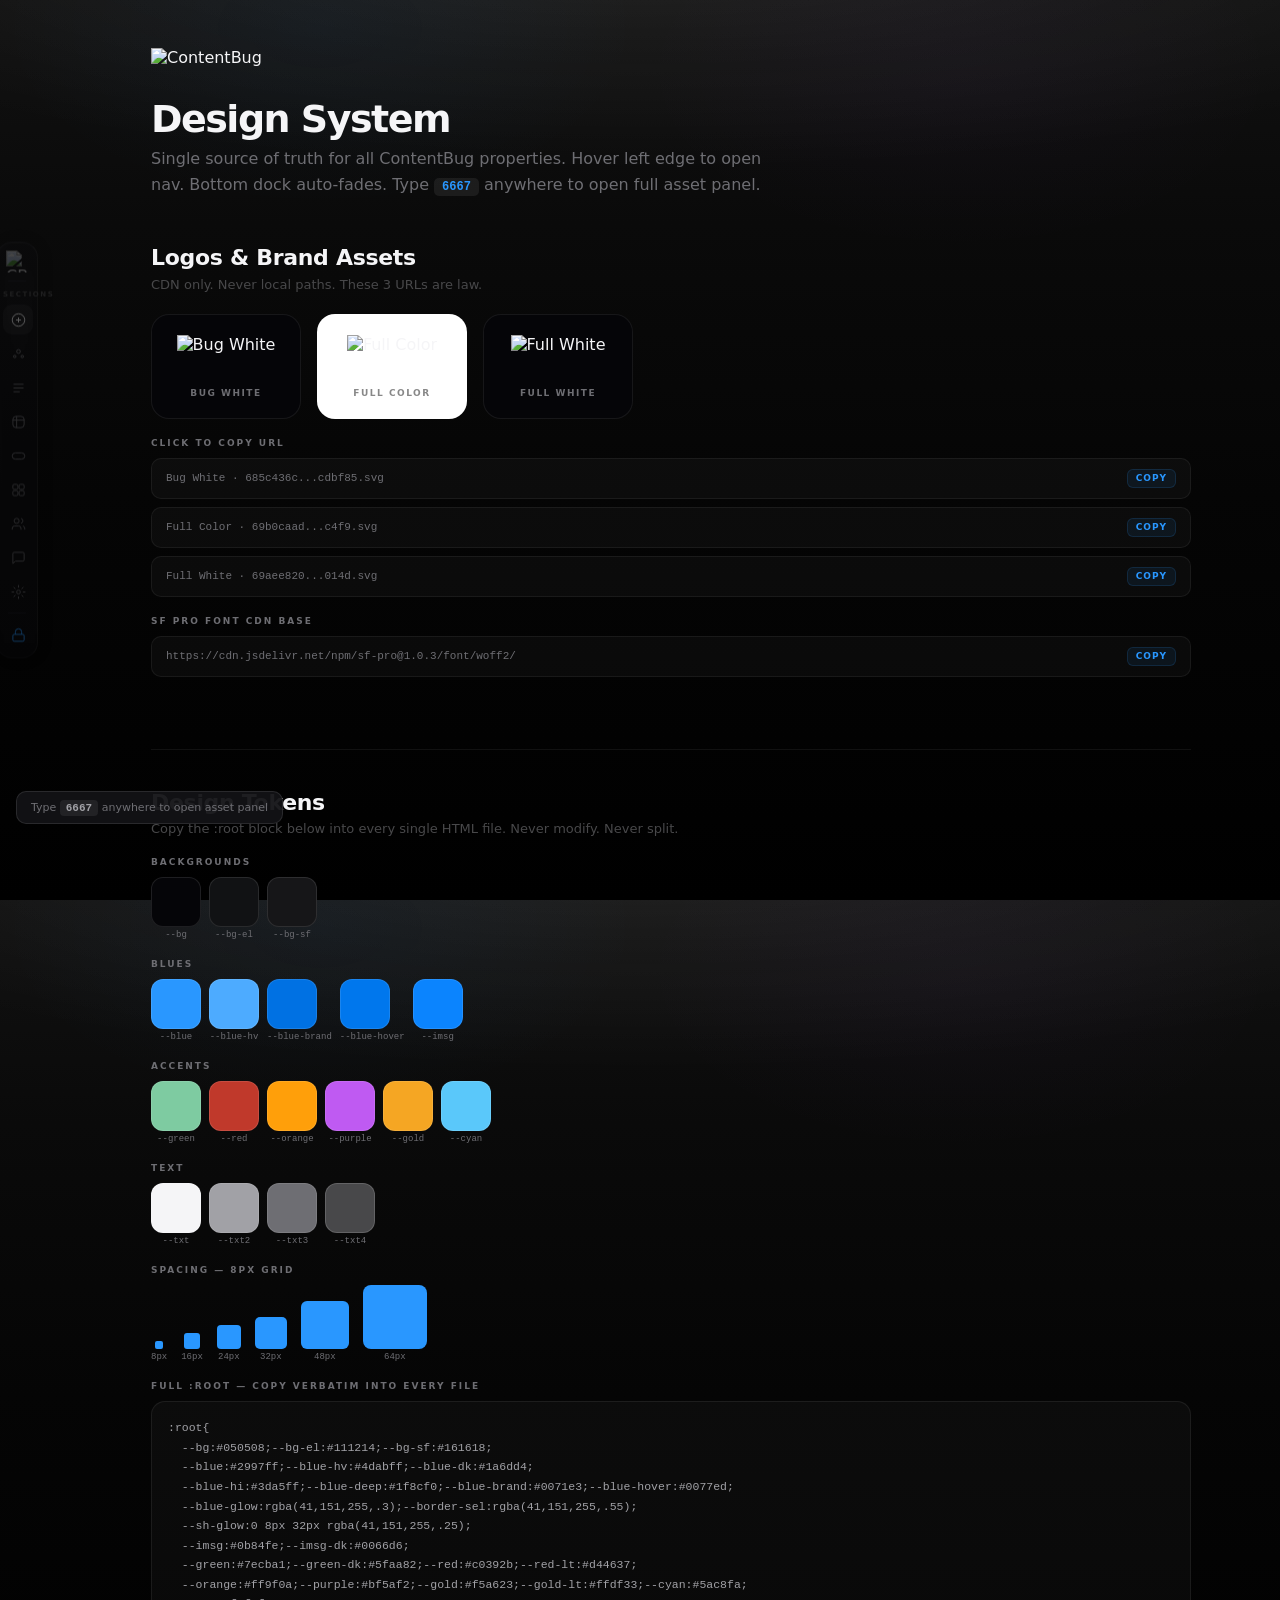
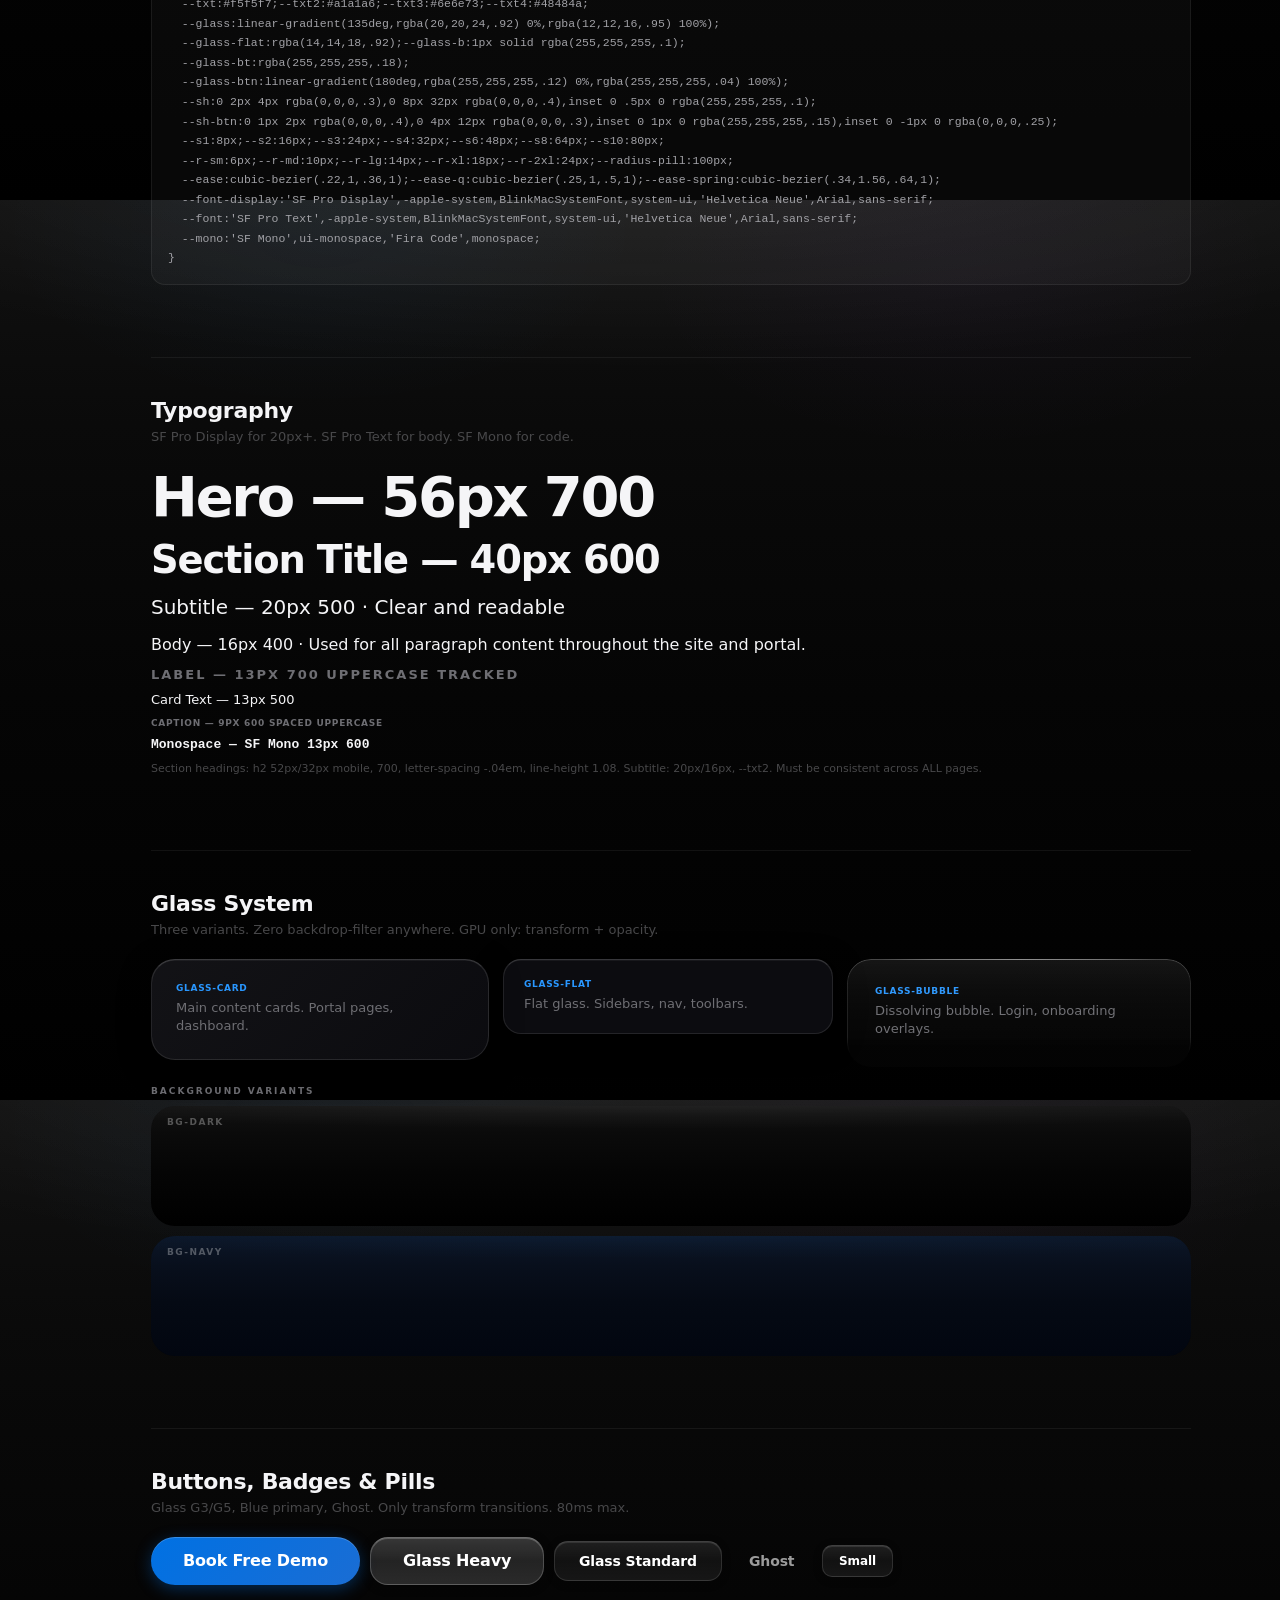
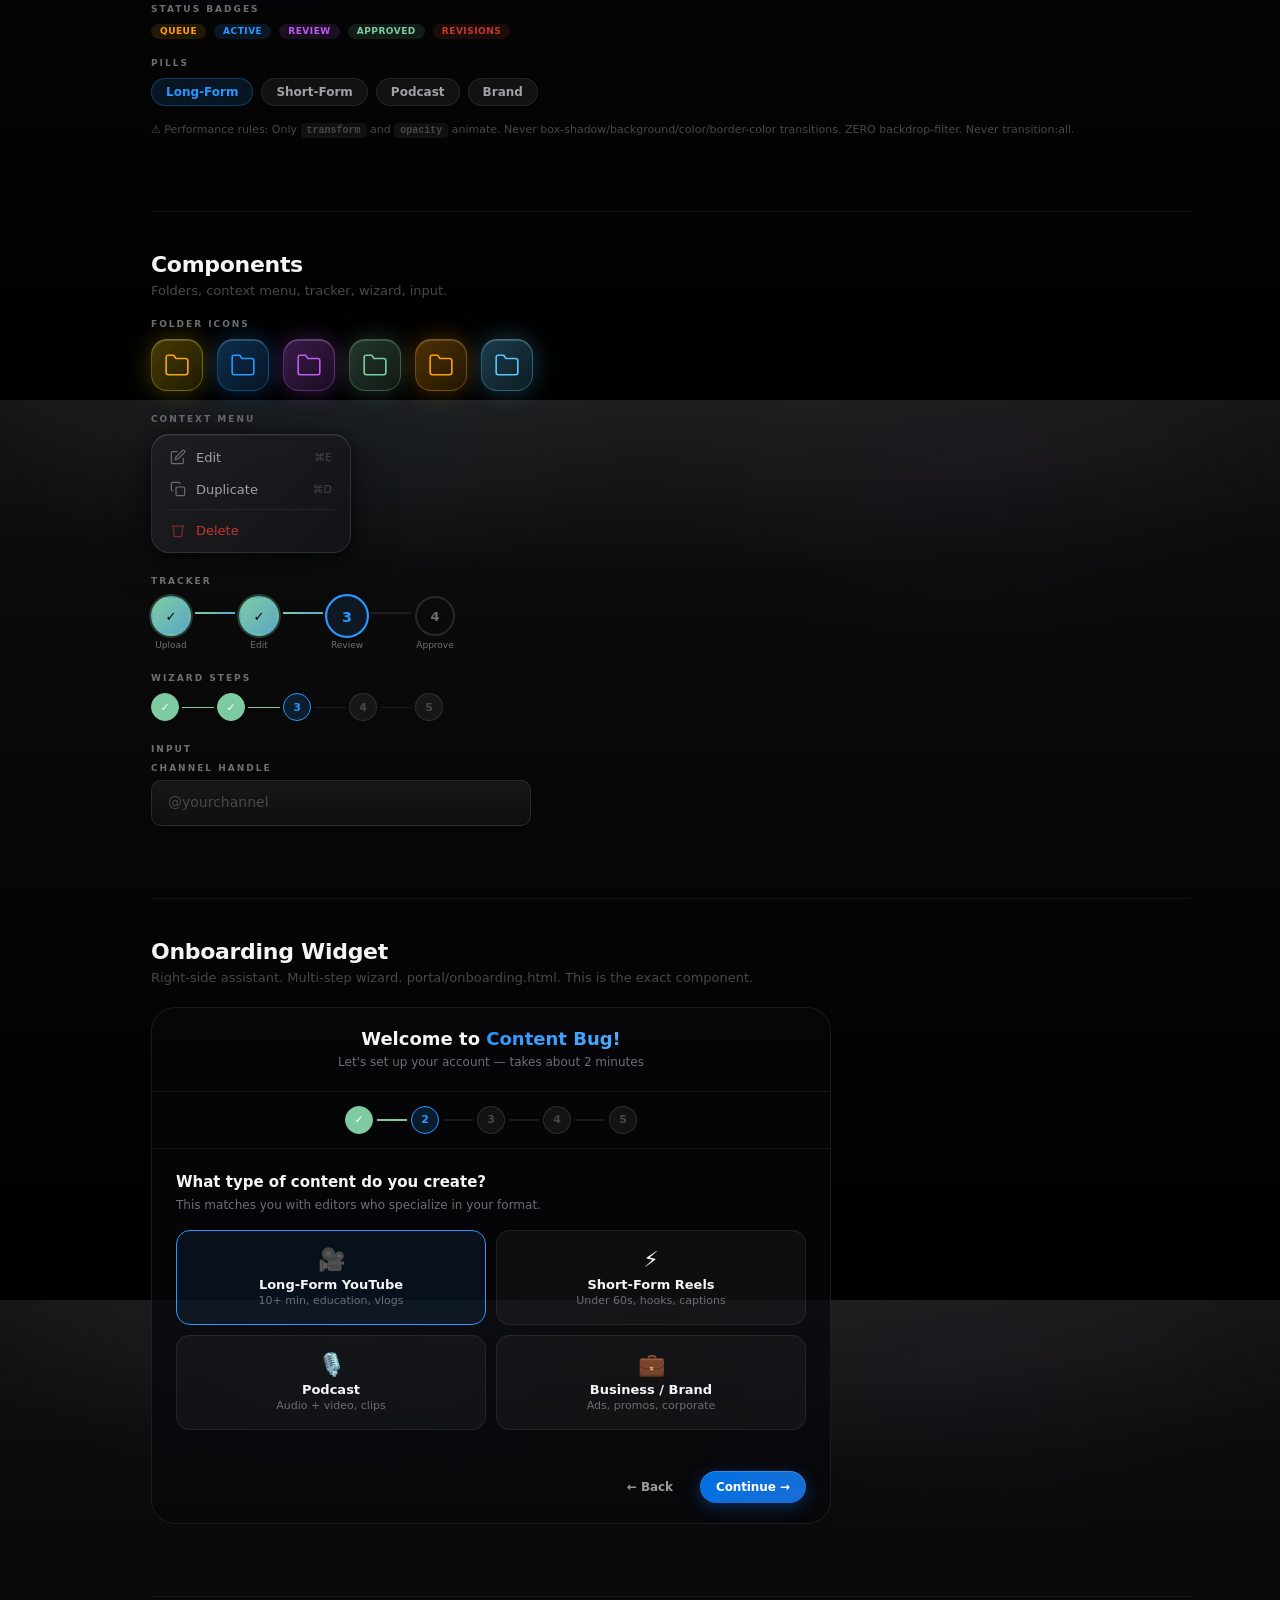
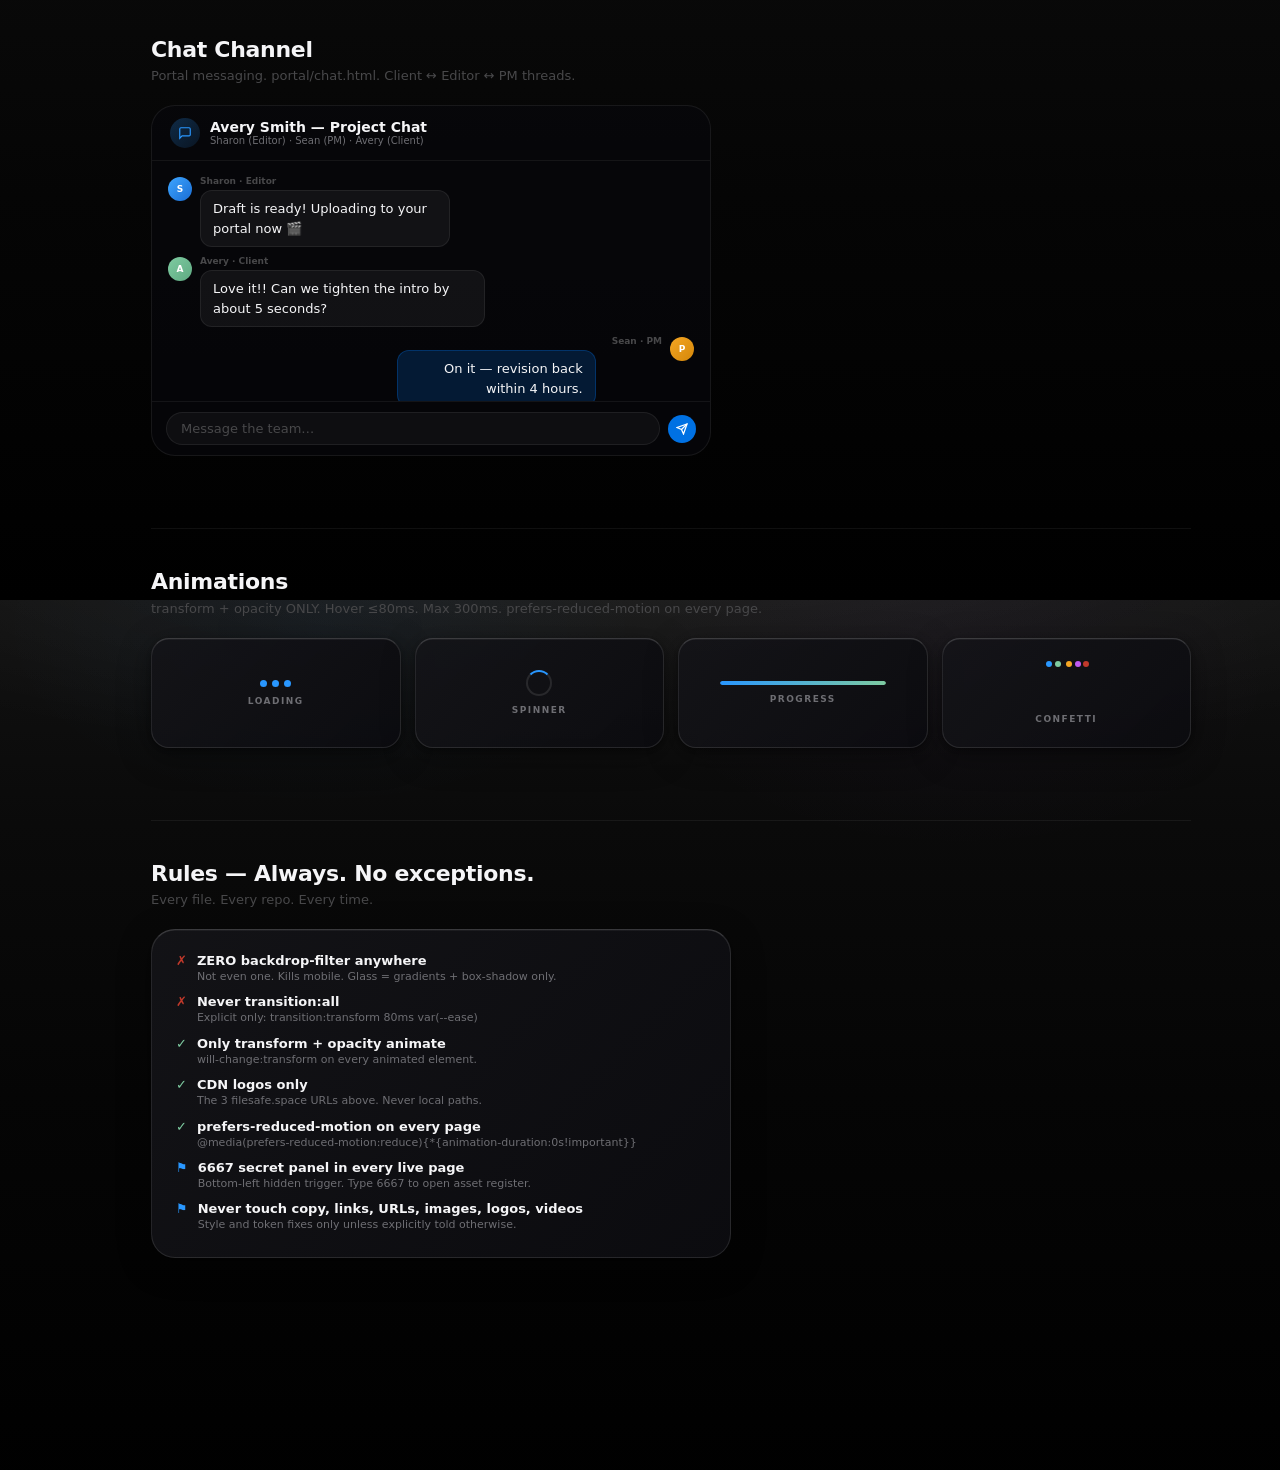
==== commit 07a660cc: "fix: rebuild CB-STYLE-GUIDE with exact production left-nav + bottom-island CSS/HTML/JS, onboarding w" ====
--- a/CB-STYLE-GUIDE.html
+++ b/CB-STYLE-GUIDE.html
@@ -6,727 +6,67 @@
 <title>ContentBug — Design System</title>
 <meta name="robots" content="noindex,nofollow">
 <link rel="icon" type="image/svg+xml" href="https://assets.cdn.filesafe.space/mCNHhjy593eUueqfuqyU/media/685c436c7dbd377728cdbf85.svg">
-<link rel="preload" href="https://cdn.jsdelivr.net/npm/sf-pro@1.0.3/font/woff2/sf-pro-display_semibold.woff2" as="font" type="font/woff2" crossorigin>
-<link rel="preload" href="https://cdn.jsdelivr.net/npm/sf-pro@1.0.3/font/woff2/sf-pro-text_regular.woff2" as="font" type="font/woff2" crossorigin>
 <style>
-/* ═══════════════════════════════════════════════════════════════
-   CONTENTBUG DESIGN SYSTEM — SINGLE FILE, ZERO DEPENDENCIES
-   Version: standalone · All tokens · All components · All assets via CDN
-   Drop this file anywhere. It works.
-   ═══════════════════════════════════════════════════════════════ */
-
-/* ═══════════════════════════════════════════════════════════════
-   CONTENT BUG DESIGN SYSTEM — design-system.css
-   Single source of truth for tokens, components, and animations.
-   Import this file in every ContentBug HTML page.
-   ═══════════════════════════════════════════════════════════════ */
-
-/* ── FONTS ── */
-@font-face{font-family:"SF Pro Display";font-style:normal;font-weight:400;font-display:swap;src:url("https://cdn.jsdelivr.net/npm/sf-pro@1.0.3/font/woff2/sf-pro-display_regular.woff2") format("woff2")}
-@font-face{font-family:"SF Pro Display";font-style:normal;font-weight:500;font-display:swap;src:url("https://cdn.jsdelivr.net/npm/sf-pro@1.0.3/font/woff2/sf-pro-display_medium.woff2") format("woff2")}
-@font-face{font-family:"SF Pro Display";font-style:normal;font-weight:600;font-display:swap;src:url("https://cdn.jsdelivr.net/npm/sf-pro@1.0.3/font/woff2/sf-pro-display_semibold.woff2") format("woff2")}
-@font-face{font-family:"SF Pro Display";font-style:normal;font-weight:700;font-display:swap;src:url("https://cdn.jsdelivr.net/npm/sf-pro@1.0.3/font/woff2/sf-pro-display_bold.woff2") format("woff2")}
-@font-face{font-family:"SF Pro Text";font-style:normal;font-weight:400;font-display:swap;src:url("https://cdn.jsdelivr.net/npm/sf-pro@1.0.3/font/woff2/sf-pro-text_regular.woff2") format("woff2")}
-@font-face{font-family:"SF Pro Text";font-style:normal;font-weight:600;font-display:swap;src:url("https://cdn.jsdelivr.net/npm/sf-pro@1.0.3/font/woff2/sf-pro-text_semibold.woff2") format("woff2")}
-
-/* ═══════════════════════════════════════════════════════════════
-   CONTENT BUG DESIGN SYSTEM — SINGLE SOURCE OF TRUTH
-   Every component, color, font, animation, card, button, wizard.
-   DO NOT deviate from this. Copy-paste from here.
-   ═══════════════════════════════════════════════════════════════ */
-
-/* ── TOKENS ── */
+/* ── SF Pro @font-face — CDN only ── */
+@font-face{font-family:"SF Pro Display";font-weight:400;font-display:swap;src:url("https://cdn.jsdelivr.net/npm/sf-pro@1.0.3/font/woff2/sf-pro-display_regular.woff2") format("woff2")}
+@font-face{font-family:"SF Pro Display";font-weight:500;font-display:swap;src:url("https://cdn.jsdelivr.net/npm/sf-pro@1.0.3/font/woff2/sf-pro-display_medium.woff2") format("woff2")}
+@font-face{font-family:"SF Pro Display";font-weight:600;font-display:swap;src:url("https://cdn.jsdelivr.net/npm/sf-pro@1.0.3/font/woff2/sf-pro-display_semibold.woff2") format("woff2")}
+@font-face{font-family:"SF Pro Display";font-weight:700;font-display:swap;src:url("https://cdn.jsdelivr.net/npm/sf-pro@1.0.3/font/woff2/sf-pro-display_bold.woff2") format("woff2")}
+@font-face{font-family:"SF Pro Text";font-weight:400;font-display:swap;src:url("https://cdn.jsdelivr.net/npm/sf-pro@1.0.3/font/woff2/sf-pro-text_regular.woff2") format("woff2")}
+@font-face{font-family:"SF Pro Text";font-weight:600;font-display:swap;src:url("https://cdn.jsdelivr.net/npm/sf-pro@1.0.3/font/woff2/sf-pro-text_semibold.woff2") format("woff2")}
+
+/* ══════════════════════════════════════════════
+   MASTER TOKENS — SINGLE SOURCE OF TRUTH
+   Copy this :root verbatim into EVERY HTML file
+   ══════════════════════════════════════════════ */
 :root{
-  /* Backgrounds */
   --bg:#050508;--bg-el:#111214;--bg-sf:#161618;
-  /* Blues */
   --blue:#2997ff;--blue-hv:#4dabff;--blue-dk:#1a6dd4;
   --blue-hi:#3da5ff;--blue-deep:#1f8cf0;--blue-brand:#0071e3;--blue-hover:#0077ed;
   --blue-glow:rgba(41,151,255,.3);--border-sel:rgba(41,151,255,.55);
   --sh-glow:0 8px 32px rgba(41,151,255,.25);
   --imsg:#0b84fe;--imsg-dk:#0066d6;
-  /* Accents */
   --green:#7ecba1;--green-dk:#5faa82;--red:#c0392b;--red-lt:#d44637;
   --orange:#ff9f0a;--purple:#bf5af2;--gold:#f5a623;--gold-lt:#ffdf33;--cyan:#5ac8fa;
-  /* Text */
   --txt:#f5f5f7;--txt2:#a1a1a6;--txt3:#6e6e73;--txt4:#48484a;
-  /* Glass */
   --glass:linear-gradient(135deg,rgba(20,20,24,.92) 0%,rgba(12,12,16,.95) 100%);
   --glass-flat:rgba(14,14,18,.92);--glass-b:1px solid rgba(255,255,255,.1);
   --glass-bt:rgba(255,255,255,.18);
   --glass-btn:linear-gradient(180deg,rgba(255,255,255,.12) 0%,rgba(255,255,255,.04) 100%);
-  /* Shadows */
   --sh:0 2px 4px rgba(0,0,0,.3),0 8px 32px rgba(0,0,0,.4),inset 0 .5px 0 rgba(255,255,255,.1);
   --sh-btn:0 1px 2px rgba(0,0,0,.4),0 4px 12px rgba(0,0,0,.3),inset 0 1px 0 rgba(255,255,255,.15),inset 0 -1px 0 rgba(0,0,0,.25);
-  /* Spacing */
   --s1:8px;--s2:16px;--s3:24px;--s4:32px;--s6:48px;--s8:64px;--s10:80px;
-  /* Radius */
   --r-sm:6px;--r-md:10px;--r-lg:14px;--r-xl:18px;--r-2xl:24px;--radius-pill:100px;
-  /* Easing */
   --ease:cubic-bezier(.22,1,.36,1);--ease-q:cubic-bezier(.25,1,.5,1);--ease-spring:cubic-bezier(.34,1.56,.64,1);
-  /* Fonts */
   --font-display:'SF Pro Display',-apple-system,BlinkMacSystemFont,system-ui,'Helvetica Neue',Arial,sans-serif;
   --font:'SF Pro Text',-apple-system,BlinkMacSystemFont,system-ui,'Helvetica Neue',Arial,sans-serif;
   --mono:'SF Mono',ui-monospace,'Fira Code',monospace;
 }
 
-/* ── RESET ── */
+/* ── Reset ── */
 *,*::before,*::after{box-sizing:border-box;margin:0;padding:0}
-html,body{height:100%;font-family:var(--font);color:var(--txt);-webkit-font-smoothing:antialiased;text-rendering:optimizeLegibility}
-
-/* ═══════════════════════════════════════════════
-   CORE BACKGROUNDS — 3 VARIANTS
-   Copy the background: property for any page.
-   Kill body::before/::after from glass.css:
-     body::before,body::after{content:none!important;display:none!important}
-   ═══════════════════════════════════════════════ */
-
-/* BG-DARK: Black void with ambient light bleed (used on login page) */
-.bg-dark{
-  background:
-    radial-gradient(ellipse 130% 45% at 50% -8%,rgba(255,255,255,.1) 0%,rgba(255,255,255,.03) 35%,transparent 60%),
-    radial-gradient(ellipse 50% 40% at 25% 3%,rgba(41,151,255,.045) 0%,transparent 50%),
-    radial-gradient(ellipse 50% 40% at 75% 8%,rgba(160,80,240,.03) 0%,transparent 50%),
-    linear-gradient(180deg,#111 0%,#0a0a0a 25%,#050505 55%,#000 100%)}
-
-/* BG-LIGHT: White void with ambient light bleed (for website/marketing pages) */
-.bg-light{
-  background:
-    radial-gradient(ellipse 130% 45% at 50% -8%,rgba(0,0,0,.06) 0%,rgba(0,0,0,.02) 35%,transparent 60%),
-    radial-gradient(ellipse 50% 40% at 25% 3%,rgba(41,151,255,.04) 0%,transparent 50%),
-    radial-gradient(ellipse 50% 40% at 75% 8%,rgba(160,80,240,.025) 0%,transparent 50%),
-    linear-gradient(180deg,#fff 0%,#f8f8fa 25%,#f2f2f5 55%,#eee 100%);
-  color:#1d1d1f}
-
-/* BG-NAVY: Dark blue/black void with ambient light bleed (for premium/tool pages) */
-.bg-navy{
-  background:
-    radial-gradient(ellipse 130% 45% at 50% -8%,rgba(41,151,255,.08) 0%,rgba(41,151,255,.025) 35%,transparent 60%),
-    radial-gradient(ellipse 50% 40% at 25% 3%,rgba(41,151,255,.06) 0%,transparent 50%),
-    radial-gradient(ellipse 50% 40% at 75% 8%,rgba(100,50,200,.035) 0%,transparent 50%),
-    linear-gradient(180deg,#0c1627 0%,#080f1c 25%,#050a14 55%,#020610 100%)}
-
-/* ── LAYOUT ── */
-body{margin:0;padding:0}
-.sg-page{min-height:100vh;padding:60px 40px 80px}
-.sg-sec{max-width:1100px;margin:0 auto 80px}
-.sg-sec h2{font:700 28px/1.2 var(--font-display);letter-spacing:-.4px;margin-bottom:8px}
-.sg-sec .sg-sub{font-size:13px;color:var(--txt2);margin-bottom:32px}
-.sg-row{display:flex;flex-wrap:wrap;gap:16px;align-items:flex-start;margin-bottom:24px}
-.sg-col{flex:1;min-width:200px}
-.sg-label{font:700 10px/1 var(--font);text-transform:uppercase;letter-spacing:2px;color:var(--txt3);margin-bottom:12px;margin-top:24px;display:block}
-.sg-divider{height:1px;background:rgba(255,255,255,.06);margin:40px 0}
-.sg-code{font:500 11px/1.5 var(--mono);color:var(--txt3);background:rgba(255,255,255,.04);padding:3px 8px;border-radius:6px;display:inline-block}
-.sg-note{font-size:11px;color:var(--txt3);margin-top:6px}
-.sg-badge{display:inline-flex;align-items:center;padding:3px 10px;border-radius:100px;font:600 9px/1 var(--font);text-transform:uppercase;letter-spacing:.5px}
-.sg-grid{display:grid;gap:16px}
-.sg-grid.c2{grid-template-columns:repeat(auto-fill,minmax(200px,1fr))}
-.sg-grid.c3{grid-template-columns:repeat(auto-fill,minmax(160px,1fr))}
-.sg-grid.c4{grid-template-columns:repeat(auto-fill,minmax(120px,1fr))}
-
-/* ── BG SECTION HEADER ── */
-.sg-bg-label{position:absolute;top:16px;left:20px;font:700 10px/1 var(--font);text-transform:uppercase;letter-spacing:2px;opacity:.4}
-.sg-bg-sec{position:relative;border-radius:var(--r-2xl);padding:56px 32px 32px;margin-bottom:24px;min-height:200px;overflow:hidden}
-
-/* ═══════════════════════════════
-   TYPOGRAPHY
-   ═══════════════════════════════ */
-.type-hero{font:600 clamp(30px,4.5vw,56px)/1.08 var(--font-display);letter-spacing:-.04em}
-.type-section{font:600 clamp(24px,3.5vw,40px)/1.12 var(--font-display);letter-spacing:-.035em}
-.type-sub{font:500 clamp(16px,2vw,22px)/1.35 var(--font-display)}
-.type-label{font:700 14px/1 var(--font);text-transform:uppercase;letter-spacing:2px;color:var(--txt3)}
-.type-body{font:400 16px/1.5 var(--font)}
-.type-card{font:500 13px/1.4 var(--font)}
-.type-stat{font:700 17px/1 var(--font)}
-.type-caption{font:600 10px/1 var(--font);letter-spacing:.06em;text-transform:uppercase;color:var(--txt3)}
-.type-mono{font:600 14px/1 var(--mono)}
-
-/* ═══════════════════════════════
-   COLOR SWATCHES
-   ═══════════════════════════════ */
-.swatch{width:48px;height:48px;border-radius:12px;border:1px solid rgba(255,255,255,.1);display:inline-flex;align-items:center;justify-content:center;font:600 8px/1 var(--mono);color:#fff;text-shadow:0 1px 2px rgba(0,0,0,.5)}
-.swatch-row{display:flex;gap:8px;flex-wrap:wrap;margin-bottom:8px}
-
-/* ═══════════════════════════════
-   GLASS CONTAINERS
-   ═══════════════════════════════ */
-
-/* Standard glass card */
-.glass-card{background:var(--glass);border:var(--glass-b);border-top-color:var(--glass-bt);
-  border-radius:var(--r-2xl);padding:24px;box-shadow:var(--sh);position:relative;overflow:hidden;
-  transition:transform .15s var(--ease),box-shadow .15s var(--ease);will-change:transform}
-.glass-card:hover{transform:translateY(-2px);box-shadow:var(--sh),0 8px 32px rgba(41,151,255,.08),inset 0 1px 0 rgba(255,255,255,.06)}
-
-/* Login-style dissolving glass bubble */
-.glass-bubble{position:relative;padding:32px 28px 24px}
-.glass-bubble::before{content:'';position:absolute;inset:0;border-radius:24px;
-  background:linear-gradient(180deg,rgba(255,255,255,.07) 0%,rgba(255,255,255,.04) 25%,rgba(255,255,255,.025) 50%,rgba(255,255,255,.015) 72%,rgba(255,255,255,.006) 85%,transparent 100%);
-  box-shadow:inset 0 0 0 1px rgba(255,255,255,.1),inset 0 1px 0 rgba(255,255,255,.12),0 8px 32px rgba(0,0,0,.4),0 2px 8px rgba(0,0,0,.3);
-  -webkit-mask-image:linear-gradient(180deg,black 0%,black 72%,transparent 88%);
-  mask-image:linear-gradient(180deg,black 0%,black 72%,transparent 88%);
-  pointer-events:none}
-.glass-bubble::after{content:'';position:absolute;top:0;left:10%;right:10%;height:1px;
-  background:linear-gradient(90deg,transparent,rgba(255,255,255,.25) 20%,rgba(255,255,255,.4) 50%,rgba(255,255,255,.25) 80%,transparent);
-  border-radius:1px;pointer-events:none}
-
-/* Flat glass panel (no gradient, for sidebars/nav) */
-.glass-flat{background:var(--glass-flat);border:var(--glass-b);border-top-color:var(--glass-bt);
-  border-radius:var(--r-xl);padding:16px;box-shadow:var(--sh),0 0 24px rgba(15,30,60,.06),0 0 48px rgba(15,30,60,.03)}
-
-/* ═══════════════════════════════
-   BUTTONS — 3D GLASS SYSTEM
-   ═══════════════════════════════ */
-.btn{display:inline-flex;align-items:center;justify-content:center;gap:8px;
-  padding:11px 24px;font:600 14px/1 var(--font);letter-spacing:-.01em;
-  border-radius:var(--r-lg);border:none;cursor:pointer;min-height:40px;position:relative;
-  transition:transform 80ms,box-shadow 80ms;will-change:transform}
-.btn:active{transform:translateY(0) scale(.98);transition-duration:40ms}
-
-/* ─── GLASS INTENSITY SPECTRUM ─── */
-/* Glass 1 — Ultra Light (barely there) */
-.btn-g1{background:linear-gradient(180deg,rgba(255,255,255,.04) 0%,rgba(255,255,255,.02) 100%);color:rgba(255,255,255,.7);
-  border:1px solid rgba(255,255,255,.06);border-top-color:rgba(255,255,255,.08);
-  box-shadow:inset 0 1px 0 rgba(255,255,255,.04),0 1px 4px rgba(0,0,0,.15);text-shadow:0 1px 2px rgba(0,0,0,.3)}
-.btn-g1:hover{transform:translateY(-1px);background:linear-gradient(180deg,rgba(255,255,255,.06) 0%,rgba(255,255,255,.03) 100%);color:#fff}
-
-/* Glass 2 — Light */
-.btn-g2{background:linear-gradient(180deg,rgba(255,255,255,.07) 0%,rgba(255,255,255,.03) 50%,rgba(255,255,255,.05) 100%);color:rgba(255,255,255,.8);
-  border:1px solid rgba(255,255,255,.08);border-top-color:rgba(255,255,255,.12);
-  box-shadow:inset 0 1px 0 rgba(255,255,255,.06),0 1px 4px rgba(0,0,0,.2);text-shadow:0 1px 2px rgba(0,0,0,.4)}
-.btn-g2:hover{transform:translateY(-1px);background:linear-gradient(180deg,rgba(255,255,255,.1) 0%,rgba(255,255,255,.05) 100%);color:#fff}
-
-/* Glass 3 — Standard (default) */
-.btn-g3{background:linear-gradient(180deg,rgba(255,255,255,.1) 0%,rgba(255,255,255,.05) 50%,rgba(255,255,255,.07) 100%);color:#fff;
-  border:1px solid rgba(255,255,255,.12);border-top-color:rgba(255,255,255,.18);
-  box-shadow:inset 0 1px 0 rgba(255,255,255,.1),inset 0 -1px 0 rgba(0,0,0,.08),0 2px 8px rgba(0,0,0,.25);
-  text-shadow:0 1px 2px rgba(0,0,0,.5)}
-.btn-g3:hover{transform:translateY(-1px);background:linear-gradient(180deg,rgba(255,255,255,.14) 0%,rgba(255,255,255,.07) 100%);
-  box-shadow:inset 0 1px 0 rgba(255,255,255,.14),0 4px 12px rgba(0,0,0,.3)}
-
-/* Glass 4 — Medium */
-.btn-g4{background:linear-gradient(180deg,rgba(255,255,255,.14) 0%,rgba(255,255,255,.08) 50%,rgba(255,255,255,.1) 100%);color:#fff;
-  border:1px solid rgba(255,255,255,.16);border-top-color:rgba(255,255,255,.24);
-  box-shadow:inset 0 1px 0 rgba(255,255,255,.14),inset 0 -1px 0 rgba(0,0,0,.1),0 2px 8px rgba(0,0,0,.3);
-  text-shadow:0 1px 2px rgba(0,0,0,.5)}
-.btn-g4:hover{transform:translateY(-1px);background:linear-gradient(180deg,rgba(255,255,255,.18) 0%,rgba(255,255,255,.1) 100%);
-  box-shadow:inset 0 1px 0 rgba(255,255,255,.18),0 4px 14px rgba(0,0,0,.35)}
-
-/* Glass 5 — Heavy */
-.btn-g5{background:linear-gradient(180deg,rgba(255,255,255,.2) 0%,rgba(255,255,255,.12) 50%,rgba(255,255,255,.15) 100%);color:#fff;
-  border:1px solid rgba(255,255,255,.2);border-top-color:rgba(255,255,255,.3);
-  box-shadow:inset 0 1px 0 rgba(255,255,255,.2),inset 0 -1px 0 rgba(0,0,0,.1),0 2px 10px rgba(0,0,0,.35);
-  text-shadow:0 1px 2px rgba(0,0,0,.5)}
-.btn-g5:hover{transform:translateY(-1px);background:linear-gradient(180deg,rgba(255,255,255,.26) 0%,rgba(255,255,255,.16) 100%);
-  box-shadow:inset 0 1px 0 rgba(255,255,255,.24),0 4px 16px rgba(0,0,0,.4)}
-
-/* Glass 6 — Frosted (most visible) */
-.btn-g6{background:linear-gradient(180deg,rgba(255,255,255,.28) 0%,rgba(255,255,255,.18) 50%,rgba(255,255,255,.22) 100%);color:#fff;
-  border:1px solid rgba(255,255,255,.25);border-top-color:rgba(255,255,255,.38);
-  box-shadow:inset 0 1px 0 rgba(255,255,255,.25),inset 0 -1px 0 rgba(0,0,0,.1),0 2px 12px rgba(0,0,0,.4);
-  text-shadow:0 1px 2px rgba(0,0,0,.5)}
-.btn-g6:hover{transform:translateY(-1px);background:linear-gradient(180deg,rgba(255,255,255,.34) 0%,rgba(255,255,255,.22) 100%);
-  box-shadow:inset 0 1px 0 rgba(255,255,255,.3),0 6px 20px rgba(0,0,0,.45)}
-
-/* ─── SUBTLE ACCENT GLOWS (behind buttons/cards) ─── */
-/* Navy glow — dark subtle blue behind element */
-.glow-navy{box-shadow:0 0 20px rgba(15,30,60,.2),0 0 40px rgba(15,30,60,.08)}
-.glow-navy:hover{box-shadow:0 0 24px rgba(15,30,60,.25),0 0 48px rgba(15,30,60,.1)}
-/* Silver glow — cool metallic behind element */
-.glow-silver{box-shadow:0 0 18px rgba(180,180,200,.08),0 0 36px rgba(180,180,200,.04)}
-.glow-silver:hover{box-shadow:0 0 22px rgba(180,180,200,.12),0 0 44px rgba(180,180,200,.06)}
-/* Gold glow — warm subtle behind element */
-.glow-gold{box-shadow:0 0 18px rgba(200,160,60,.08),0 0 36px rgba(200,160,60,.04)}
-.glow-gold:hover{box-shadow:0 0 22px rgba(200,160,60,.12),0 0 44px rgba(200,160,60,.06)}
-
-/* Ghost/text — no fill */
-.btn-ghost{background:none;color:rgba(255,255,255,.7);padding:8px 16px;border-radius:var(--r-md);
-  border:1px solid transparent;text-shadow:0 1px 2px rgba(0,0,0,.3);transition:all .08s var(--ease)}
-.btn-ghost:hover{background:rgba(255,255,255,.04);color:#fff;border-color:rgba(255,255,255,.06)}
-
-/* Pill button */
-.btn-pill{border-radius:var(--radius-pill);padding:11px 28px}
-
-/* Disabled state */
-.btn:disabled,.btn[disabled]{opacity:.35;cursor:not-allowed;transform:none!important;box-shadow:none!important}
-
-/* Button sizes */
-.btn-sm{padding:7px 16px;font-size:12px;min-height:32px;border-radius:var(--r-md)}
-.btn-lg{padding:14px 32px;font-size:16px;min-height:48px;border-radius:var(--r-xl)}
-
-/* ═══════════════════════════════
-   INPUTS — RECESSED GLASS
-   ═══════════════════════════════ */
-.input{width:100%;padding:12px 16px;font:400 14px/1.4 var(--font);color:var(--txt);
-  background:linear-gradient(180deg,rgba(255,255,255,.07) 0%,rgba(255,255,255,.035) 100%);
-  border:1px solid rgba(255,255,255,.1);border-radius:var(--r-md);
-  box-shadow:inset 0 1px 2px rgba(0,0,0,.25),inset 0 -1px 0 rgba(255,255,255,.04),0 1px 3px rgba(0,0,0,.15);
-  outline:none;transition:border-color 80ms,box-shadow 80ms}
-.input::placeholder{color:var(--txt4)}
-.input:focus{border-color:rgba(41,151,255,.5);box-shadow:inset 0 1px 2px rgba(0,0,0,.2),0 0 0 3px rgba(41,151,255,.12),0 0 16px rgba(41,151,255,.06)}
-
-.input-label{display:block;font:700 10px/1 var(--font);text-transform:uppercase;letter-spacing:2px;color:var(--txt3);margin-bottom:8px}
-
-/* Textarea */
-.textarea{min-height:100px;resize:vertical}
-
-/* Select */
-.select{appearance:none;background-image:url("data:image/svg+xml,%3Csvg xmlns='http://www.w3.org/2000/svg' width='12' height='12' viewBox='0 0 24 24' fill='none' stroke='%23a1a1a6' stroke-width='2'%3E%3Cpolyline points='6 9 12 15 18 9'/%3E%3C/svg%3E");
-  background-repeat:no-repeat;background-position:right 14px center;padding-right:36px}
-
-/* ═══════════════════════════════
-   CARDS — PORTAL COMPONENTS
-   ═══════════════════════════════ */
-
-/* 9:16 Project Card */
-.card-916{position:relative;aspect-ratio:9/16;max-height:220px;border-radius:var(--r-2xl);overflow:hidden;
-  background:var(--bg-el);border:var(--glass-b);box-shadow:var(--sh);cursor:pointer;
-  transition:transform .14s var(--ease),box-shadow .14s var(--ease);will-change:transform}
-.card-916:hover{transform:translateY(-3px)}
-.card-916 .card-overlay{position:absolute;inset:0;background:linear-gradient(0deg,rgba(0,0,0,.85) 0%,transparent 50%);
-  display:flex;flex-direction:column;justify-content:flex-end;padding:14px}
-.card-916 .card-title{font:600 13px/1.3 var(--font);color:var(--txt)}
-.card-916 .card-meta{font:500 10px/1 var(--font);color:var(--txt3);margin-top:4px}
-
-/* Pipeline Column */
-.pipeline-col{flex:1;min-width:200px;background:var(--glass);border:var(--glass-b);border-top-color:var(--glass-bt);
-  border-radius:var(--r-2xl);box-shadow:var(--sh),0 0 20px rgba(15,30,60,.05);display:flex;flex-direction:column;animation:colIn .3s var(--ease) both}
-.pipeline-col .col-hdr{padding:14px;border-bottom:1px solid rgba(255,255,255,.06);display:flex;align-items:center;gap:8px}
-.pipeline-col .col-hdr .col-dot{width:8px;height:8px;border-radius:50%}
-.pipeline-col .col-hdr .col-title{font:600 13px/1 var(--font)}
-.pipeline-col .col-hdr .col-count{font:700 10px/1 var(--font);color:var(--txt3);background:rgba(255,255,255,.06);padding:2px 7px;border-radius:100px}
-.pipeline-col .col-body{flex:1;padding:10px;min-height:100px;overflow-y:auto;display:flex;flex-direction:column;gap:8px}
-
-/* Stat Card */
-.stat-card{background:var(--glass);border:var(--glass-b);border-top-color:var(--glass-bt);
-  border-radius:var(--r-xl);padding:20px;box-shadow:var(--sh),0 0 20px rgba(180,180,200,.04);position:relative;overflow:hidden}
-.stat-card .stat-value{font:700 28px/1 var(--font-display);letter-spacing:-.02em}
-.stat-card .stat-label{font:500 12px/1 var(--font);color:var(--txt3);margin-top:6px}
-
-/* Folder Card — glass icon tile with label */
-.folder-card{width:100%;aspect-ratio:1;border-radius:var(--r-2xl);overflow:hidden;
-  background:var(--glass);border:var(--glass-b);border-top-color:var(--glass-bt);box-shadow:var(--sh);
-  position:relative;cursor:pointer;display:flex;flex-direction:column;align-items:center;justify-content:center;gap:10px;
-  transition:transform .12s var(--ease),box-shadow .12s var(--ease);will-change:transform}
-.folder-card:hover{transform:translateY(-3px) scale(1.02);box-shadow:var(--sh),0 8px 24px rgba(0,0,0,.3)}
-.folder-card .folder-icon{
-  width:64px;height:64px;border-radius:18px;display:flex;align-items:center;justify-content:center;
-  border:1px solid rgba(255,255,255,.12);position:relative;
-  transition:transform .1s var(--ease),box-shadow .1s var(--ease);will-change:transform}
-.folder-card .folder-icon svg{width:36px;height:36px;stroke-width:1.4;position:relative;z-index:1;filter:drop-shadow(0 0 6px currentColor)}
-.folder-card:hover .folder-icon{transform:scale(1.08)}
-/* Colored glass icon variants */
-.fi-gold{background:linear-gradient(135deg,rgba(255,214,10,.28) 0%,rgba(255,214,10,.12) 100%);
-  border-color:rgba(255,214,10,.3)!important;border-top-color:rgba(255,235,120,.35)!important;
-  box-shadow:0 0 24px rgba(255,214,10,.25),0 0 48px rgba(255,214,10,.1),0 2px 8px rgba(0,0,0,.3),inset 0 1px 0 rgba(255,255,255,.18),inset 0 -1px 0 rgba(0,0,0,.12)}
-.fi-blue{background:linear-gradient(135deg,rgba(41,151,255,.3) 0%,rgba(41,151,255,.14) 100%);
-  border-color:rgba(41,151,255,.32)!important;border-top-color:rgba(100,180,255,.38)!important;
-  box-shadow:0 0 24px rgba(41,151,255,.28),0 0 48px rgba(41,151,255,.12),0 2px 8px rgba(0,0,0,.3),inset 0 1px 0 rgba(255,255,255,.18),inset 0 -1px 0 rgba(0,0,0,.12)}
-.fi-purple{background:linear-gradient(135deg,rgba(191,90,242,.3) 0%,rgba(191,90,242,.14) 100%);
-  border-color:rgba(191,90,242,.32)!important;border-top-color:rgba(220,150,255,.35)!important;
-  box-shadow:0 0 24px rgba(191,90,242,.28),0 0 48px rgba(191,90,242,.12),0 2px 8px rgba(0,0,0,.3),inset 0 1px 0 rgba(255,255,255,.18),inset 0 -1px 0 rgba(0,0,0,.12)}
-.fi-green{background:linear-gradient(135deg,rgba(126,203,161,.28) 0%,rgba(126,203,161,.12) 100%);
-  border-color:rgba(126,203,161,.3)!important;border-top-color:rgba(120,240,140,.32)!important;
-  box-shadow:0 0 24px rgba(126,203,161,.25),0 0 48px rgba(126,203,161,.1),0 2px 8px rgba(0,0,0,.3),inset 0 1px 0 rgba(255,255,255,.18),inset 0 -1px 0 rgba(0,0,0,.12)}
-.fi-orange{background:linear-gradient(135deg,rgba(255,159,10,.3) 0%,rgba(255,159,10,.14) 100%);
-  border-color:rgba(255,159,10,.32)!important;border-top-color:rgba(255,200,80,.35)!important;
-  box-shadow:0 0 24px rgba(255,159,10,.28),0 0 48px rgba(255,159,10,.12),0 2px 8px rgba(0,0,0,.3),inset 0 1px 0 rgba(255,255,255,.18),inset 0 -1px 0 rgba(0,0,0,.12)}
-.fi-cyan{background:linear-gradient(135deg,rgba(90,200,250,.3) 0%,rgba(90,200,250,.14) 100%);
-  border-color:rgba(90,200,250,.32)!important;border-top-color:rgba(150,225,255,.38)!important;
-  box-shadow:0 0 24px rgba(90,200,250,.28),0 0 48px rgba(90,200,250,.12),0 2px 8px rgba(0,0,0,.3),inset 0 1px 0 rgba(255,255,255,.18),inset 0 -1px 0 rgba(0,0,0,.12)}
-.folder-card:hover .fi-gold{box-shadow:0 0 32px rgba(255,214,10,.4),0 0 64px rgba(255,214,10,.15),0 4px 12px rgba(0,0,0,.3),inset 0 1px 0 rgba(255,255,255,.2)}
-.folder-card:hover .fi-blue{box-shadow:0 0 32px rgba(41,151,255,.4),0 0 64px rgba(41,151,255,.15),0 4px 12px rgba(0,0,0,.3),inset 0 1px 0 rgba(255,255,255,.2)}
-.folder-card:hover .fi-purple{box-shadow:0 0 32px rgba(191,90,242,.4),0 0 64px rgba(191,90,242,.15),0 4px 12px rgba(0,0,0,.3),inset 0 1px 0 rgba(255,255,255,.2)}
-.folder-card:hover .fi-green{box-shadow:0 0 32px rgba(126,203,161,.4),0 0 64px rgba(126,203,161,.15),0 4px 12px rgba(0,0,0,.3),inset 0 1px 0 rgba(255,255,255,.2)}
-.folder-card:hover .fi-orange{box-shadow:0 0 32px rgba(255,159,10,.4),0 0 64px rgba(255,159,10,.15),0 4px 12px rgba(0,0,0,.3),inset 0 1px 0 rgba(255,255,255,.2)}
-.folder-card:hover .fi-cyan{box-shadow:0 0 32px rgba(90,200,250,.4),0 0 64px rgba(90,200,250,.15),0 4px 12px rgba(0,0,0,.3),inset 0 1px 0 rgba(255,255,255,.2)}
-.folder-card .folder-label{font:500 11px/1 var(--font);color:var(--txt2);text-align:center;max-width:90%;overflow:hidden;text-overflow:ellipsis;white-space:nowrap}
-
-/* Desktop Icon — macOS Finder style draggable */
-.desktop-icon{display:flex;flex-direction:column;align-items:center;gap:8px;padding:12px 8px;
-  border-radius:var(--r-lg);cursor:grab;transition:transform .1s var(--ease),background .08s;will-change:transform;
-  user-select:none;-webkit-user-select:none;min-width:80px;max-width:96px}
-.desktop-icon:hover{background:rgba(255,255,255,.06)}
-.desktop-icon:active{transform:scale(.95);cursor:grabbing}
-.desktop-icon.selected{background:rgba(41,151,255,.12);border-radius:var(--r-lg)}
-.desktop-icon .di-icon{width:52px;height:52px;border-radius:14px;display:flex;align-items:center;justify-content:center;
-  background:linear-gradient(135deg,rgba(255,255,255,.1) 0%,rgba(255,255,255,.03) 100%);
-  border:1px solid rgba(255,255,255,.1);
-  box-shadow:0 2px 8px rgba(0,0,0,.35),0 6px 20px rgba(0,0,0,.25),inset 0 1px 0 rgba(255,255,255,.15),inset 0 -1px 0 rgba(0,0,0,.15);
-  transition:transform .1s var(--ease),box-shadow .1s var(--ease);will-change:transform}
-.desktop-icon .di-icon svg{width:26px;height:26px;stroke-width:1.5}
-.desktop-icon:hover .di-icon{transform:translateY(-2px);box-shadow:0 4px 12px rgba(0,0,0,.4),0 10px 28px rgba(0,0,0,.3),inset 0 1px 0 rgba(255,255,255,.18)}
-.desktop-icon .di-label{font:500 11px/1.2 var(--font);color:var(--txt);text-align:center;max-width:90px;overflow:hidden;text-overflow:ellipsis;white-space:nowrap}
-.desktop-icon.selected .di-label{color:var(--blue)}
-
-/* Glass Island — universal right-click popup */
-.glass-island{position:fixed;bottom:24px;left:50%;transform:translateX(-50%) translateY(100%);
-  display:flex;align-items:center;gap:4px;padding:8px 12px;
-  background:linear-gradient(135deg,rgba(28,28,32,.96) 0%,rgba(18,18,22,.98) 100%);
-  border:1px solid rgba(255,255,255,.12);border-top-color:rgba(255,255,255,.2);
-  border-radius:22px;
-  box-shadow:0 8px 40px rgba(0,0,0,.6),0 2px 8px rgba(0,0,0,.4),inset 0 1px 0 rgba(255,255,255,.1);
-  z-index:9999;opacity:0;pointer-events:none;
-  transition:transform .14s var(--ease-spring),opacity .1s var(--ease);will-change:transform}
-.glass-island.visible{transform:translateX(-50%) translateY(0);opacity:1;pointer-events:auto}
-.glass-island .island-btn{width:44px;height:44px;border-radius:14px;border:none;cursor:pointer;
-  background:transparent;color:var(--txt2);display:flex;flex-direction:column;align-items:center;justify-content:center;gap:3px;
-  transition:background .06s,color .06s,transform .06s;will-change:transform}
-.glass-island .island-btn:hover{background:rgba(255,255,255,.08);color:var(--txt);transform:scale(1.08)}
-.glass-island .island-btn:active{transform:scale(.94);transition-duration:40ms}
-.glass-island .island-btn svg{width:20px;height:20px;stroke-width:1.6}
-.glass-island .island-btn span{font:600 8px/1 var(--font);letter-spacing:.3px;text-transform:uppercase}
-.glass-island .island-sep{width:1px;height:28px;background:rgba(255,255,255,.08);margin:0 2px;flex-shrink:0}
-
-/* Meeting Card */
-.meeting-card{aspect-ratio:16/9;border-radius:var(--r-2xl);overflow:hidden;position:relative;
-  background:linear-gradient(135deg,rgba(41,151,255,.08) 0%,rgba(100,50,200,.06) 100%);
-  border:var(--glass-b);box-shadow:var(--sh)}
-.meeting-card .mtg-status{position:absolute;top:12px;right:12px;padding:5px 12px;border-radius:100px;
-  font:700 10px/1 var(--font);text-transform:uppercase;letter-spacing:.5px}
-.meeting-card .mtg-status.live{background:rgba(192,57,43,.15);color:var(--red)}
-.meeting-card .mtg-status.scheduled{background:rgba(41,151,255,.15);color:var(--blue)}
-
-/* ═══════════════════════════════
-   WIZARD — UNIVERSAL QUESTIONNAIRE
-   ═══════════════════════════════ */
-.wizard{max-width:640px;margin:0 auto}
-.wizard-steps{display:flex;align-items:center;justify-content:center;gap:0;margin-bottom:32px}
-.wizard-step{display:flex;align-items:center;gap:0}
-.wizard-dot{width:32px;height:32px;border-radius:50%;display:flex;align-items:center;justify-content:center;
-  font:600 12px/1 var(--font);color:var(--txt3);background:rgba(255,255,255,.06);border:1.5px solid rgba(255,255,255,.1);
-  transition:all .2s var(--ease)}
-.wizard-dot.active{background:rgba(41,151,255,.15);border-color:var(--blue);color:var(--blue);
-  box-shadow:0 0 0 4px rgba(41,151,255,.1);animation:ringPulse 1.5s ease infinite}
-.wizard-dot.done{background:rgba(255,255,255,.08);border-color:rgba(255,255,255,.15);color:rgba(126,203,161,.9);
-  box-shadow:0 0 14px rgba(126,203,161,.12),0 0 28px rgba(126,203,161,.06)}
-.wizard-dot.done:hover{box-shadow:0 0 18px rgba(126,203,161,.2),0 0 36px rgba(126,203,161,.1)}
-.wizard-dot.done svg{width:16px;height:16px;stroke-width:2.5;animation:checkIn .2s var(--ease-spring);filter:drop-shadow(0 0 4px rgba(126,203,161,.4))}
-.wizard-wire{width:40px;height:1.5px;background:rgba(255,255,255,.08);margin:0 4px;transition:background .12s}
-.wizard-wire.done{background:var(--green)}
-
-/* Progress bar under steps */
-.wizard-progress{height:3px;border-radius:2px;background:rgba(255,255,255,.06);margin-bottom:28px;overflow:hidden}
-.wizard-progress-fill{height:100%;border-radius:2px;background:linear-gradient(90deg,var(--blue),var(--green));
-  animation:progressGrow .2s var(--ease-spring);transition:width .15s var(--ease-spring)}
-
-/* Body + footer */
-.wizard-body{animation:slideLeft .25s var(--ease-q)}
-.wizard-body.reverse{animation:slideRight .25s var(--ease-q)}
-.wizard-foot{display:flex;justify-content:space-between;gap:12px;margin-top:28px}
-
-/* Question label */
-.wiz-q{font:600 16px/1.3 var(--font);color:var(--txt);margin-bottom:6px}
-.wiz-hint{font:400 12px/1.4 var(--font);color:var(--txt3);margin-bottom:20px}
-
-/* ── Format 1: Grid option cards ── */
-.opt-grid{display:grid;grid-template-columns:repeat(2,1fr);gap:14px}
-.opt-card{padding:20px;border-radius:var(--r-xl);background:var(--glass);border:1.5px solid rgba(255,255,255,.08);
-  cursor:pointer;text-align:center;transition:border-color .15s,box-shadow .15s,transform .12s;will-change:transform;position:relative;overflow:hidden}
-.opt-card:hover{border-color:rgba(255,255,255,.15);transform:translateY(-2px)}
-.opt-card:active{transform:scale(.97);transition-duration:40ms}
-.opt-card.selected{border-color:var(--blue);background:linear-gradient(180deg,rgba(41,151,255,.1) 0%,rgba(41,151,255,.02) 100%);
-  box-shadow:0 0 0 3px rgba(41,151,255,.12),0 4px 16px rgba(41,151,255,.08);animation:selectPop .3s var(--ease-spring)}
-.opt-card .opt-icon{font-size:28px;margin-bottom:10px;display:block}
-.opt-card .opt-title{font:600 14px/1.3 var(--font);color:var(--txt)}
-.opt-card .opt-desc{font:400 11px/1.4 var(--font);color:var(--txt3);margin-top:4px}
-.opt-card .opt-check{position:absolute;top:10px;right:10px;width:20px;height:20px;border-radius:50%;
-  background:var(--blue);display:flex;align-items:center;justify-content:center;opacity:0;transform:scale(0);
-  transition:all .2s var(--ease-spring)}
-.opt-card.selected .opt-check{opacity:1;transform:scale(1)}
-.opt-card .opt-check svg{width:12px;height:12px;stroke:#fff;stroke-width:2.5}
-
-/* ── Format 2: Chips / pill toggle ── */
-.chip-row{display:flex;flex-wrap:wrap;gap:10px}
-.chip{padding:10px 20px;border-radius:100px;background:rgba(255,255,255,.04);border:1.5px solid rgba(255,255,255,.1);
-  font:500 13px/1 var(--font);color:var(--txt2);cursor:pointer;
-  transition:all .12s var(--ease);will-change:transform;user-select:none}
-.chip:hover{border-color:rgba(255,255,255,.18);color:var(--txt);transform:translateY(-1px)}
-.chip:active{transform:scale(.95);transition-duration:40ms}
-.chip.selected{background:linear-gradient(180deg,rgba(41,151,255,.15) 0%,rgba(41,151,255,.05) 100%);
-  border-color:var(--blue);color:var(--blue);animation:chipBounce .2s var(--ease-spring);
-  box-shadow:0 0 0 3px rgba(41,151,255,.08)}
-
-/* ── Format 3: Radio list (single select) ── */
-.radio-list{display:flex;flex-direction:column;gap:10px}
-.radio-item{display:flex;align-items:center;gap:14px;padding:14px 18px;border-radius:var(--r-lg);
-  background:rgba(255,255,255,.03);border:1.5px solid rgba(255,255,255,.08);cursor:pointer;
-  transition:all .12s var(--ease);will-change:transform}
-.radio-item:hover{border-color:rgba(255,255,255,.15);background:rgba(255,255,255,.05)}
-.radio-item:active{transform:scale(.99);transition-duration:40ms}
-.radio-item.selected{border-color:var(--blue);background:linear-gradient(180deg,rgba(41,151,255,.08) 0%,rgba(41,151,255,.02) 100%);
-  box-shadow:0 0 0 3px rgba(41,151,255,.08);animation:selectPop .25s var(--ease-spring)}
-.radio-dot{width:20px;height:20px;border-radius:50%;border:2px solid rgba(255,255,255,.15);flex-shrink:0;
-  display:flex;align-items:center;justify-content:center;transition:all .15s var(--ease)}
-.radio-item.selected .radio-dot{border-color:var(--blue);background:var(--blue)}
-.radio-item.selected .radio-dot::after{content:'';width:8px;height:8px;border-radius:50%;background:#fff;
-  animation:checkIn .25s var(--ease-spring)}
-.radio-label{font:500 14px/1.3 var(--font);color:var(--txt)}
-.radio-sub{font:400 11px/1.3 var(--font);color:var(--txt3);margin-top:2px}
-
-/* ── Format 4: Slider / range ── */
-.wiz-range-wrap{padding:8px 0}
-.wiz-range{width:100%;height:6px;border-radius:3px;background:rgba(255,255,255,.08);outline:none;cursor:pointer;
-  -webkit-appearance:none;appearance:none}
-.wiz-range::-webkit-slider-thumb{-webkit-appearance:none;width:22px;height:22px;border-radius:50%;
-  background:linear-gradient(180deg,#fff 0%,#e0e0e4 100%);border:none;cursor:grab;
-  box-shadow:0 2px 8px rgba(0,0,0,.4),0 0 0 3px rgba(41,151,255,.15);transition:transform .1s}
-.wiz-range::-webkit-slider-thumb:active{transform:scale(1.15);cursor:grabbing}
-.wiz-range-labels{display:flex;justify-content:space-between;margin-top:10px}
-.wiz-range-labels span{font:500 11px/1 var(--font);color:var(--txt3)}
-.wiz-range-val{text-align:center;font:700 28px/1 var(--font-display);color:var(--blue);margin-bottom:16px;
-  transition:transform .1s;animation:digitPop .2s var(--ease-spring)}
-
-/* ── Format 5: Textarea / open-ended ── */
-.wiz-textarea{width:100%;min-height:120px;padding:16px;border-radius:var(--r-lg);resize:vertical;
-  background:rgba(255,255,255,.03);border:1.5px solid rgba(255,255,255,.08);color:var(--txt);
-  font:400 14px/1.6 var(--font);outline:none;transition:border-color .15s,box-shadow .15s}
-.wiz-textarea:focus{border-color:var(--blue);box-shadow:0 0 0 3px rgba(41,151,255,.1)}
-.wiz-textarea::placeholder{color:var(--txt3)}
-.wiz-char-count{font:400 11px/1 var(--font);color:var(--txt3);text-align:right;margin-top:6px}
-
-/* ═══════════════════════════════
-   BADGES & STATUS
-   ═══════════════════════════════ */
-.badge-status{display:inline-flex;padding:3px 10px;border-radius:100px;font:700 9px/1 var(--font);text-transform:uppercase;letter-spacing:.5px}
-.badge-queue{background:rgba(255,159,10,.12);color:var(--orange)}
-.badge-active{background:rgba(41,151,255,.12);color:var(--blue)}
-.badge-review{background:rgba(191,90,242,.12);color:var(--purple)}
-.badge-approved{background:rgba(126,203,161,.12);color:var(--green)}
-.badge-revisions{background:rgba(192,57,43,.12);color:var(--red)}
-
-/* Role badges */
-.badge-role{display:inline-flex;padding:2px 7px;border-radius:100px;font:700 8px/1 var(--font);text-transform:uppercase;letter-spacing:.5px}
-.badge-owner{background:linear-gradient(135deg,rgba(180,180,190,.12),rgba(120,120,130,.08));
-  color:transparent;background-clip:text;-webkit-background-clip:text;
-  -webkit-text-fill-color:transparent;
-  background-image:linear-gradient(135deg,#e8e8ec 0%,#a0a0a8 35%,#d4d4da 50%,#8a8a92 75%,#c8c8d0 100%);
-  text-shadow:none;filter:drop-shadow(0 1px 2px rgba(255,255,255,.15));
-  border:1px solid rgba(180,180,190,.15);position:relative}
-.badge-owner::before{content:'';position:absolute;inset:0;border-radius:100px;
-  background:linear-gradient(135deg,rgba(180,180,190,.1),rgba(80,80,88,.06));z-index:-1}
-.badge-admin{background:linear-gradient(135deg,rgba(180,180,190,.12),rgba(120,120,130,.08));
-  color:transparent;background-clip:text;-webkit-background-clip:text;
-  -webkit-text-fill-color:transparent;
-  background-image:linear-gradient(135deg,#e8e8ec 0%,#a0a0a8 35%,#d4d4da 50%,#8a8a92 75%,#c8c8d0 100%);
-  text-shadow:none;filter:drop-shadow(0 1px 2px rgba(255,255,255,.15));
-  border:1px solid rgba(180,180,190,.15);position:relative}
-.badge-admin::before{content:'';position:absolute;inset:0;border-radius:100px;
-  background:linear-gradient(135deg,rgba(180,180,190,.1),rgba(80,80,88,.06));z-index:-1}
-.badge-editor{background:rgba(126,203,161,.15);color:var(--green)}
-.badge-client{background:rgba(41,151,255,.15);color:var(--blue)}
-.badge-trial{background:rgba(255,159,10,.15);color:var(--orange)}
-
-/* Nav badge (notification count) */
-.nav-badge-demo{height:18px;min-width:18px;padding:0 5px;border-radius:9px;
-  background:linear-gradient(180deg,var(--blue-hi),var(--blue-deep));color:#fff;
-  font:700 10px/18px var(--font);text-align:center;box-shadow:var(--sh-glow)}
-
-/* ═══════════════════════════════
-   CHAT COMPONENTS
-   ═══════════════════════════════ */
-.chat-msg{display:flex;gap:10px;margin-bottom:12px}
-.chat-avatar{width:30px;height:30px;border-radius:50%;background:linear-gradient(135deg,var(--blue-hi),var(--blue-dk));
-  display:flex;align-items:center;justify-content:center;font:700 11px/1 var(--font);color:#fff;flex-shrink:0}
-.chat-bubble{background:rgba(255,255,255,.03);border:1px solid rgba(255,255,255,.06);
-  border-radius:14px;padding:8px 12px;font:400 13px/1.5 var(--font);max-width:80%;
-  box-shadow:inset 0 1px 0 rgba(255,255,255,.02)}
-.chat-input-row{display:flex;gap:8px;background:rgba(255,255,255,.03);border:1px solid rgba(255,255,255,.1);
-  border-radius:22px;padding:6px;transition:border-color .15s,box-shadow .15s}
-.chat-input-row:focus-within{border-color:rgba(41,151,255,.4);box-shadow:0 0 0 3px rgba(41,151,255,.08)}
-.chat-input-field{flex:1;background:none;border:none;color:var(--txt);font:400 14px/1.4 var(--font);padding:6px 10px;outline:none}
-.chat-send{width:32px;height:32px;border-radius:50%;border:none;cursor:pointer;
-  background:linear-gradient(180deg,var(--blue-hi),var(--blue-deep));color:#fff;
-  display:flex;align-items:center;justify-content:center;
-  box-shadow:0 2px 8px rgba(41,151,255,.3);transition:transform 80ms;will-change:transform}
-.chat-send:hover{transform:scale(1.05)}
-.chat-send:active{transform:scale(.95)}
-.chat-send svg{width:14px;height:14px}
-
-/* ═══════════════════════════════
-   ANIMATIONS
-   ═══════════════════════════════ */
-@keyframes stepIn{from{opacity:0;transform:translateY(10px)}to{opacity:1;transform:translateY(0)}}
-@keyframes colIn{from{opacity:0;transform:scale(.96)}to{opacity:1;transform:scale(1)}}
-@keyframes fadeUp{from{opacity:0;transform:translateY(20px)}to{opacity:1;transform:translateY(0)}}
-@keyframes slideIn{from{opacity:0;transform:translateX(10px)}to{opacity:1;transform:translateX(0)}}
-@keyframes spin{to{transform:rotate(360deg)}}
-@keyframes logoSpin{to{transform:rotate(360deg)}}
-@keyframes digitPop{0%{transform:scale(.85);opacity:0}60%{transform:scale(1.05)}100%{transform:scale(1);opacity:1}}
-@keyframes shake{0%,100%{transform:translateX(0)}25%{transform:translateX(-8px)}75%{transform:translateX(8px)}}
-@keyframes selectPop{0%{transform:scale(1)}40%{transform:scale(.94)}70%{transform:scale(1.03)}100%{transform:scale(1)}}
-@keyframes checkIn{0%{transform:scale(0) rotate(-45deg);opacity:0}60%{transform:scale(1.2) rotate(0deg)}100%{transform:scale(1) rotate(0deg);opacity:1}}
-@keyframes slideLeft{from{opacity:0;transform:translateX(30px)}to{opacity:1;transform:translateX(0)}}
-@keyframes slideRight{from{opacity:0;transform:translateX(-30px)}to{opacity:1;transform:translateX(0)}}
-@keyframes ringPulse{0%{box-shadow:0 0 0 0 rgba(41,151,255,.3)}100%{box-shadow:0 0 0 10px rgba(41,151,255,0)}}
-@keyframes chipBounce{0%{transform:scale(1)}50%{transform:scale(.92)}100%{transform:scale(1)}}
-@keyframes progressGrow{from{width:0}to{width:var(--prog)}}
-@keyframes pulseLoad{0%,100%{opacity:.3;transform:scale(.85)}50%{opacity:1;transform:scale(1)}}
-@keyframes spinLoad{to{transform:rotate(360deg)}}
-@keyframes barLoad{0%{width:0}50%{width:70%}100%{width:100%}}
-@keyframes confettiFall{0%{transform:translateY(-20px) rotate(0deg);opacity:1}100%{transform:translateY(120px) rotate(720deg);opacity:0}}
-@keyframes confettiPop{0%{transform:scale(0)}50%{transform:scale(1.2)}100%{transform:scale(1)}}
-@keyframes clapPop{0%{transform:scale(1)}20%{transform:scale(1.25) rotate(-5deg)}40%{transform:scale(.95) rotate(3deg)}60%{transform:scale(1.1)}100%{transform:scale(1)}}
-@keyframes fireworkBurst{0%{transform:scale(0);opacity:1}50%{transform:scale(1.3);opacity:.8}100%{transform:scale(1.6);opacity:0}}
-@keyframes sendPulse{0%{transform:translateX(0) scale(1)}40%{transform:translateX(8px) scale(.9)}100%{transform:translateX(60px) scale(.6);opacity:0}}
-@keyframes reviewScan{0%{background-position:200% 0}100%{background-position:-200% 0}}
-@keyframes cardLift{0%{transform:perspective(800px) rotateX(0) rotateY(0) translateZ(0)}100%{transform:perspective(800px) rotateX(0) rotateY(0) translateZ(20px)}}
-
-/* ═══════════════════════════════
-   3D PROJECT CARD (iPhone Pro style)
-   ═══════════════════════════════ */
-.card-3d{position:relative;aspect-ratio:9/16;max-height:300px;border-radius:var(--r-2xl);overflow:hidden;
-  background:#060608;border:1px solid rgba(255,255,255,.05);border-top-color:rgba(255,255,255,.08);
-  box-shadow:0 2px 8px rgba(0,0,0,.5),0 8px 24px rgba(0,0,0,.4),inset 0 1px 0 rgba(255,255,255,.04),0 0 24px rgba(200,160,60,.03);
-  cursor:pointer;transition:transform .1s var(--ease),box-shadow .1s var(--ease),filter .15s var(--ease);will-change:transform;
-  filter:brightness(.55)}
-.card-3d:hover{transform:scale(1.01) perspective(800px) rotateY(-1.5deg);filter:brightness(1);
-  box-shadow:0 4px 16px rgba(0,0,0,.5),0 12px 36px rgba(0,0,0,.35),inset 0 1px 0 rgba(255,255,255,.08)}
-/* Cover image — heavier darken overlay */
-.card-3d .card-3d-cover{position:absolute;inset:0;background-size:cover;background-position:center;z-index:0}
-.card-3d .card-3d-cover::after{content:'';position:absolute;inset:0;
-  background:linear-gradient(180deg,rgba(0,0,0,.35) 0%,rgba(0,0,0,.25) 30%,rgba(0,0,0,.75) 70%,rgba(0,0,0,.95) 100%)}
-/* Letter grade badge */
-.card-3d .card-grade{position:absolute;top:32px;right:8px;z-index:4;
-  width:22px;height:22px;border-radius:7px;display:flex;align-items:center;justify-content:center;
-  font:700 9px/1 var(--font);letter-spacing:-.02em;
-  background:rgba(0,0,0,.7);border:1px solid rgba(255,255,255,.08);
-  backdrop-filter:blur(12px);-webkit-backdrop-filter:blur(12px)}
-.card-grade.grade-a{color:var(--green);border-color:rgba(126,203,161,.15)}
-.card-grade.grade-b{color:var(--blue);border-color:rgba(41,151,255,.15)}
-.card-grade.grade-c{color:var(--gold);border-color:rgba(245,166,35,.15)}
-.card-grade.grade-d{color:var(--red);border-color:rgba(192,57,43,.15)}
-/* Top dynamic island — faded, icon bubbles, 5 columns */
-.card-3d .dynamic-island{position:absolute;top:8px;left:50%;transform:translateX(-50%);z-index:3;
-  height:20px;padding:0 4px;border-radius:11px;display:flex;align-items:center;gap:2px;
-  background:rgba(0,0,0,.65);border:1px solid rgba(255,255,255,.05);
-  box-shadow:0 2px 6px rgba(0,0,0,.4);
-  backdrop-filter:blur(12px);-webkit-backdrop-filter:blur(12px);
-  opacity:.6;transition:all .1s var(--ease)}
-.card-3d:hover .dynamic-island{opacity:1}
-/* Icon bubble containers inside island */
-.dynamic-island .di-col{display:flex;align-items:center;justify-content:center;
-  width:18px;height:14px;border-radius:5px;position:relative;
-  background:rgba(255,255,255,.04);border:1px solid rgba(255,255,255,.04);
-  transition:background .06s}
-.dynamic-island .di-col:hover{background:rgba(255,255,255,.1)}
-.dynamic-island .di-col+.di-col{margin-left:0}
-.dynamic-island .di-label{font:600 6px/1 var(--mono);color:rgba(255,255,255,.45);letter-spacing:.1px;
-  transition:color .06s}
-.dynamic-island .di-col:hover .di-label{color:rgba(255,255,255,.9)}
-.dynamic-island .di-col svg{width:7px;height:7px;opacity:.4;transition:opacity .06s}
-.dynamic-island .di-col:hover svg{opacity:.9}
-/* Health score colors */
-.di-health-good{color:var(--green)!important;opacity:.7!important}
-.di-health-mid{color:var(--gold)!important;opacity:.7!important}
-.di-health-low{color:var(--red)!important;opacity:.7!important}
-/* Blueprint hover popup — 16:9 layout: fields left, card center, selections right */
-.di-col{position:relative}
-.di-col .bp-popup{position:absolute;top:calc(100% + 10px);left:50%;transform:translateX(-50%) scale(.95);
-  opacity:0;pointer-events:none;transition:opacity .1s,transform .1s var(--ease);
-  width:340px;padding:14px;border-radius:var(--r-xl);z-index:20;
-  background:linear-gradient(135deg,rgba(20,20,24,.97),rgba(12,12,16,.98));
-  border:1px solid rgba(255,255,255,.1);border-top-color:rgba(255,255,255,.14);
-  box-shadow:0 12px 48px rgba(0,0,0,.7),0 4px 12px rgba(0,0,0,.4);
-  backdrop-filter:blur(24px);-webkit-backdrop-filter:blur(24px)}
-.di-col:hover .bp-popup{opacity:1;transform:translateX(-50%) scale(1);pointer-events:auto}
-.bp-popup .bp-title{font:600 9px/1 var(--font);text-transform:uppercase;letter-spacing:1px;color:var(--txt3);
-  margin-bottom:10px;padding-bottom:6px;border-bottom:1px solid rgba(255,255,255,.06)}
-.bp-popup .bp-grid{display:grid;grid-template-columns:1fr auto 1fr;gap:10px;align-items:start}
-.bp-popup .bp-fields{display:flex;flex-direction:column;gap:4px}
-.bp-popup .bp-field{display:flex;justify-content:space-between;gap:8px;padding:3px 0;
-  font:400 9px/1.3 var(--font);color:var(--txt3)}
-.bp-popup .bp-field span:last-child{color:var(--txt);font-weight:500;text-align:right}
-.bp-popup .bp-mini-card{width:48px;aspect-ratio:9/16;border-radius:6px;overflow:hidden;
-  background:#0a0a0c;border:1px solid rgba(255,255,255,.08);
-  box-shadow:0 2px 8px rgba(0,0,0,.4);align-self:center}
-.bp-popup .bp-mini-card img{width:100%;height:100%;object-fit:cover;opacity:.7}
-/* Legacy compat */
-.bp-popup .bp-row{display:flex;justify-content:space-between;gap:12px;padding:3px 0;
-  font:400 10px/1.3 var(--font);color:var(--txt3)}
-.bp-popup .bp-row span:last-child{color:var(--txt);font-weight:500;text-align:right}
-
-/* ═══════════════════════════════
-   APPROVED CARD GREEN ANIMATION
-   ═══════════════════════════════ */
-@keyframes approvedRumble{
-  0%,100%{transform:translateX(0) translateY(0)}
-  10%{transform:translateX(-1px) translateY(0)}
-  20%{transform:translateX(1px) translateY(-1px)}
-  30%{transform:translateX(0) translateY(1px)}
-  40%{transform:translateX(1px) translateY(0)}
-  50%{transform:translateX(-1px) translateY(-1px)}
-  60%{transform:translateX(1px) translateY(0)}
-  70%{transform:translateX(0) translateY(1px)}
-  80%{transform:translateX(-1px) translateY(0)}
-  90%{transform:translateX(1px) translateY(-1px)}}
-@keyframes approvedGlow{
-  0%{box-shadow:0 0 0 rgba(126,203,161,0)}
-  50%{box-shadow:0 0 20px rgba(126,203,161,.25),0 0 40px rgba(126,203,161,.1)}
-  100%{box-shadow:0 0 0 rgba(126,203,161,0)}}
-@keyframes ratingPop{0%{transform:scale(0);opacity:0}60%{transform:scale(1.15)}100%{transform:scale(1);opacity:1}}
-.card-3d.approved-flash{animation:approvedRumble .4s var(--ease),approvedGlow .8s ease-out}
-.card-3d .rating-popup{position:absolute;bottom:42px;left:50%;transform:translateX(-50%);z-index:10;
-  display:flex;gap:4px;padding:6px 10px;border-radius:var(--r-lg);
-  background:rgba(12,12,16,.95);border:1px solid rgba(126,203,161,.2);
-  box-shadow:0 4px 16px rgba(0,0,0,.5),0 0 24px rgba(126,203,161,.08);
-  backdrop-filter:blur(16px);animation:ratingPop .2s var(--ease-spring)}
-.card-3d .rating-star{width:12px;height:12px;cursor:pointer;color:rgba(255,255,255,.2);transition:color .06s,transform .06s}
-.card-3d .rating-star:hover{color:var(--gold);transform:scale(1.2)}
-.card-3d .rating-star.active{color:var(--gold)}
-/* Bottom content area */
-.card-3d .card-3d-bottom{position:absolute;bottom:0;left:0;right:0;z-index:2;padding:8px 10px 7px}
-.card-3d .card-3d-row{display:flex;align-items:center;gap:8px;margin-bottom:6px}
-.card-3d .card-3d-title{font:600 9px/1.2 var(--font);color:#fff;flex:1;overflow:hidden;
-  text-overflow:ellipsis;white-space:nowrap;text-shadow:0 1px 3px rgba(0,0,0,.6)}
-.card-3d .card-3d-timer{display:flex;align-items:center;gap:3px;font:500 8px/1 var(--mono);color:var(--txt2);
-  padding:3px 6px;border-radius:6px;background:rgba(0,0,0,.5);border:1px solid rgba(255,255,255,.06);
-  white-space:nowrap;flex-shrink:0}
-.card-3d .card-3d-timer svg{width:8px;height:8px;opacity:.5}
-.card-3d .card-3d-bar{height:3px;border-radius:2px;background:rgba(255,255,255,.08)}
-.card-3d .card-3d-bar-fill{height:100%;border-radius:2px;background:linear-gradient(90deg,var(--blue),var(--green))}
-
-/* ═══════════════════════════════
-   BOTTOM GLASS ISLAND (Dock-style)
-   Compact, retracted into bottom edge. Reveals on hover.
-   ═══════════════════════════════ */
-.bottom-island{position:fixed;bottom:8px;left:0;right:0;z-index:100;
-  display:flex;align-items:flex-end;justify-content:center;
-  pointer-events:none;
-  /* Idle: retracted ~40% into bottom edge */
-  transform:translateY(16px);opacity:.3;
-  transition:transform .3s var(--ease),opacity .3s var(--ease);will-change:transform,opacity}
-.bottom-island:hover{transform:translateY(0);opacity:1}
-.shell:hover .bottom-island{transform:translateY(8px);opacity:.5}
-.bottom-island-inner{pointer-events:auto;display:flex;align-items:center;gap:4px;padding:6px 10px;
-  border-radius:16px;background:rgba(18,18,22,.6);border:1px solid rgba(255,255,255,.05);
-  border-top-color:rgba(255,255,255,.08);backdrop-filter:blur(24px);-webkit-backdrop-filter:blur(24px);
-  box-shadow:0 -2px 16px rgba(0,0,0,.25),0 4px 16px rgba(0,0,0,.2),inset 0 1px 0 rgba(255,255,255,.04)}
-.bottom-island-inner .bi-btn{width:30px;height:30px;border-radius:9px;border:1px solid rgba(255,255,255,.04);cursor:pointer;
-  background:transparent;color:var(--txt3);display:flex;align-items:center;justify-content:center;
-  transition:background .06s,color .06s,transform .06s;position:relative}
-.bottom-island-inner .bi-btn:hover{background:rgba(255,255,255,.08);color:var(--txt);transform:scale(1.08);
-  border-color:rgba(255,255,255,.1);box-shadow:0 2px 8px rgba(0,0,0,.3)}
-.bottom-island-inner .bi-btn svg{width:15px;height:15px;stroke-width:1.6}
-
-/* ═══════════════════════════════
-   LEFT GLASS SIDEBAR NAV
-   ═══════════════════════════════ */
-.left-nav{position:fixed;top:50%;left:8px;z-index:99;
+html,body{height:100%;-webkit-font-smoothing:antialiased}
+body{font-family:var(--font);color:var(--txt);
+  background:radial-gradient(ellipse 130% 45% at 50% -8%,rgba(255,255,255,.08) 0%,rgba(255,255,255,.03) 35%,transparent 60%),
+  radial-gradient(ellipse 50% 40% at 25% 3%,rgba(41,151,255,.045) 0%,transparent 50%),
+  radial-gradient(ellipse 50% 40% at 75% 8%,rgba(160,80,240,.03) 0%,transparent 50%),
+  linear-gradient(180deg,#111 0%,#0a0a0a 25%,#050505 55%,#000 100%)}
+
+/* ══════════════════════════════════
+   LEFT NAV — exact production CSS
+   ══════════════════════════════════ */
+.left-nav{position:fixed;top:50%;left:12px;z-index:99;
   display:flex;flex-direction:column;gap:4px;padding:8px 6px;
   border-radius:16px;background:rgba(18,18,22,.6);border:1px solid rgba(255,255,255,.05);
   border-right-color:rgba(255,255,255,.08);
   backdrop-filter:blur(24px);-webkit-backdrop-filter:blur(24px);
   box-shadow:2px 0 16px rgba(0,0,0,.25),inset 0 1px 0 rgba(255,255,255,.04);
   width:42px;overflow:visible;
-  /* Idle: retracted deep into left edge */
-  transform:translateY(-50%) translateX(-34px);opacity:.25;
+  transform:translateY(-50%) translateX(-16px);opacity:.35;
   transition:transform .3s var(--ease),opacity .3s var(--ease);will-change:transform,opacity}
 .left-nav:hover{transform:translateY(-50%) translateX(0);opacity:1}
-.shell:hover .left-nav{transform:translateY(-50%) translateX(-20px);opacity:.45}
-/* Logo */
 .ln-logo{display:block;width:22px;height:22px;margin:0 auto 2px;opacity:.7;transition:opacity .15s;pointer-events:none}
 .left-nav:hover .ln-logo{opacity:1}
-/* Nav buttons — fixed size, icon only */
 .left-nav .ln-btn{width:30px;height:30px;border-radius:9px;border:none;cursor:pointer;
   background:transparent;color:var(--txt3);display:flex;align-items:center;justify-content:center;
   transition:background .04s,color .04s;position:relative;contain:layout style}
@@ -736,2660 +76,793 @@
   width:2px;height:12px;border-radius:1px;background:var(--blue);opacity:.6}
 .left-nav .ln-btn svg{width:15px;height:15px;stroke-width:1.6;flex-shrink:0}
 .left-nav .ln-sep{width:18px;height:1px;background:rgba(255,255,255,.06);margin:2px auto}
-/* Floating labels — appear to the right outside the nav on button hover */
+.ln-cat{font:700 7px/1 var(--font);text-transform:uppercase;letter-spacing:1.5px;color:var(--txt4);
+  text-align:center;padding:4px 0 2px;user-select:none}
+.ln-tip{display:none}
 .ln-label{position:absolute;left:calc(100% + 10px);top:50%;transform:translateY(-50%);
   font-size:8px;font-weight:700;text-transform:uppercase;letter-spacing:1.2px;color:var(--txt2);
   white-space:nowrap;user-select:none;pointer-events:none;
   opacity:0;transition:opacity .12s;
-  text-shadow:0 1px 4px rgba(0,0,0,.7),0 0 12px rgba(0,0,0,.5)}
+  text-shadow:0 1px 4px rgba(0,0,0,.7),0 0 12px rgba(0,0,0,.5);
+  background:rgba(18,18,22,.92);border:1px solid rgba(255,255,255,.08);
+  padding:4px 8px;border-radius:6px}
 .left-nav .ln-btn:hover .ln-label{opacity:1}
-/* Nav badge (notification count) */
 .ln-badge{position:absolute;top:-2px;right:-2px;min-width:14px;height:14px;padding:0 3px;border-radius:7px;
   background:var(--blue);color:#fff;font-size:8px;font-weight:700;display:flex;align-items:center;justify-content:center;
   box-shadow:0 2px 6px rgba(41,151,255,.35)}
 .ln-badge.zero{display:none}
 
-/* ═══════════════════════════════
-   ANIMATION SHOWCASE DEMOS
-   ═══════════════════════════════ */
-.anim-grid{display:grid;grid-template-columns:repeat(4,1fr);gap:16px}
-.anim-demo{background:var(--glass);border:var(--glass-b);border-top-color:var(--glass-bt);border-radius:var(--r-xl);
-  padding:20px;display:flex;flex-direction:column;align-items:center;justify-content:center;gap:12px;
-  min-height:140px;position:relative;overflow:hidden;box-shadow:var(--sh)}
-.anim-demo-label{font:600 9px/1 var(--font);text-transform:uppercase;letter-spacing:1.5px;color:var(--txt3)}
-
-/* Loading dots */
-.anim-loading{display:flex;gap:6px}
-.anim-loading span{width:8px;height:8px;border-radius:50%;background:var(--blue);animation:pulseLoad 1s ease infinite}
-.anim-loading span:nth-child(2){animation-delay:.15s}
-.anim-loading span:nth-child(3){animation-delay:.3s}
-
-/* Spinner */
-.anim-spinner{width:28px;height:28px;border:2.5px solid rgba(255,255,255,.1);border-top-color:var(--blue);
-  border-radius:50%;animation:spinLoad .6s linear infinite}
-
-/* Progress bar */
-.anim-bar-wrap{width:80%;height:4px;border-radius:2px;background:rgba(255,255,255,.06);overflow:hidden}
-.anim-bar-fill{height:100%;border-radius:2px;background:linear-gradient(90deg,var(--blue),var(--green));
-  animation:barLoad 2s var(--ease) infinite}
-
-/* Send animation */
-.anim-send{position:relative;width:40px;height:40px;display:flex;align-items:center;justify-content:center}
-.anim-send svg{width:20px;height:20px;stroke:var(--blue);animation:sendPulse 1.5s var(--ease) infinite}
-
-/* Review scan */
-.anim-review{width:80%;height:24px;border-radius:6px;background:linear-gradient(90deg,transparent,rgba(41,151,255,.15),transparent);
-  background-size:200% 100%;animation:reviewScan 2s linear infinite}
-
-/* Clap / celebrate */
-.anim-clap{font-size:28px;animation:clapPop 1s var(--ease-spring) infinite;cursor:pointer}
-
-/* Confetti */
-.anim-confetti{position:relative;width:60px;height:60px}
-.confetti-dot{position:absolute;width:6px;height:6px;border-radius:50%;animation:confettiFall 1.5s ease infinite}
-.confetti-dot:nth-child(1){background:var(--blue);left:10%;animation-delay:0s}
-.confetti-dot:nth-child(2){background:var(--green);left:30%;animation-delay:.2s}
-.confetti-dot:nth-child(3){background:var(--gold);left:50%;animation-delay:.4s}
-.confetti-dot:nth-child(4){background:#ff6b6b;left:70%;animation-delay:.15s}
-.confetti-dot:nth-child(5){background:var(--purple);left:85%;animation-delay:.35s}
-
-/* Firework */
-.anim-firework{position:relative;width:50px;height:50px}
-.fw-ring{position:absolute;inset:0;border-radius:50%;border:2px solid;animation:fireworkBurst 1.5s ease infinite}
-.fw-ring:nth-child(1){border-color:var(--blue);animation-delay:0s}
-.fw-ring:nth-child(2){border-color:var(--green);animation-delay:.3s}
-.fw-ring:nth-child(3){border-color:var(--gold);animation-delay:.6s}
-
-/* ═══════════════════════════════
-   RIGHT-CLICK CONTEXT MENU + SIZE KNOB
-   ═══════════════════════════════ */
-.ctx-menu{position:relative;display:inline-flex;flex-direction:column;min-width:200px;padding:6px;
+/* ══════════════════════════════════
+   BOTTOM ISLAND — exact production CSS
+   ══════════════════════════════════ */
+.bottom-island{position:fixed;bottom:12px;left:0;right:0;z-index:100;
+  height:56px;display:flex;align-items:flex-end;justify-content:center;padding:0 24px;
+  pointer-events:none}
+.bottom-island-inner{pointer-events:auto;display:flex;align-items:center;gap:6px;padding:8px 14px;
+  border-radius:20px;background:rgba(22,22,26,.75);border:1px solid rgba(255,255,255,.06);
+  border-top-color:rgba(255,255,255,.1);backdrop-filter:blur(28px);-webkit-backdrop-filter:blur(28px);
+  box-shadow:0 -2px 16px rgba(0,0,0,.35),0 4px 24px rgba(0,0,0,.25),inset 0 1px 0 rgba(255,255,255,.06);
+  -webkit-mask-image:linear-gradient(180deg,#000 0%,#000 75%,rgba(0,0,0,.3) 100%);
+  mask-image:linear-gradient(180deg,#000 0%,#000 75%,rgba(0,0,0,.3) 100%)}
+.bottom-island-inner .bi-btn{width:36px;height:36px;border-radius:12px;border:1px solid rgba(255,255,255,.04);cursor:pointer;
+  background:rgba(255,255,255,.04);color:var(--txt3);display:flex;align-items:center;justify-content:center;
+  transition:background .06s,color .06s,transform .06s}
+.bottom-island-inner .bi-btn:hover{background:rgba(255,255,255,.1);color:var(--txt);transform:scale(1.1);
+  border-color:rgba(255,255,255,.1);box-shadow:0 2px 8px rgba(0,0,0,.3)}
+.bottom-island-inner .bi-btn svg{width:17px;height:17px;stroke-width:1.6}
+.bi-avatar{width:32px;height:32px;border-radius:50%;background:var(--purple);display:flex;align-items:center;justify-content:center;
+  font:700 10px/1 var(--font);color:#fff;flex-shrink:0;overflow:hidden;cursor:pointer;
+  border:1px solid rgba(255,255,255,.08);transition:transform .1s,border-color .15s}
+.bi-avatar:hover{transform:scale(1.1);border-color:rgba(255,255,255,.2)}
+.bi-sep{width:1px;height:24px;background:rgba(255,255,255,.08);flex-shrink:0;margin:0 2px}
+
+/* ══════════════════════════════════
+   PAGE LAYOUT
+   ══════════════════════════════════ */
+.sg-main{margin-left:62px;min-height:100vh;padding:48px 48px 140px}
+.sg-wrap{max-width:1040px;margin:0 auto}
+.sg-sec{margin-bottom:72px;scroll-margin-top:24px}
+.sg-h1{font:700 38px/1 var(--font-display);letter-spacing:-.04em;color:var(--txt);margin-bottom:8px}
+.sg-desc{font:400 16px/1.6 var(--font);color:var(--txt3);max-width:640px;margin-bottom:40px}
+.sg-h2{font:700 22px/1.2 var(--font-display);letter-spacing:-.3px;color:var(--txt);margin-bottom:4px}
+.sg-sub{font:400 13px/1.4 var(--font);color:var(--txt4);margin-bottom:20px}
+.sg-lbl{font:700 9px/1 var(--font);text-transform:uppercase;letter-spacing:2px;color:var(--txt3);display:block;margin-bottom:10px;margin-top:20px}
+.sg-divider{height:1px;background:rgba(255,255,255,.06);margin:40px 0}
+.sg-row{display:flex;flex-wrap:wrap;gap:14px;align-items:flex-start;margin-bottom:16px}
+.sg-grid{display:grid;gap:12px}
+.sg-grid.c2{grid-template-columns:repeat(auto-fill,minmax(220px,1fr))}
+.sg-grid.c3{grid-template-columns:repeat(auto-fill,minmax(160px,1fr))}
+.sg-note{font:400 11px/1.5 var(--font);color:var(--txt4);margin-top:6px}
+pre.sg-snippet{background:rgba(255,255,255,.03);border:1px solid rgba(255,255,255,.07);
+  border-radius:var(--r-lg);padding:16px;font:500 11.5px/1.7 var(--mono);
+  color:#a1a1a6;overflow-x:auto;white-space:pre-wrap;word-break:break-all}
+
+/* Animations */
+@keyframes pulseLoad{0%,100%{opacity:.3;transform:scale(.85)}50%{opacity:1;transform:scale(1)}}
+@keyframes spin{to{transform:rotate(360deg)}}
+@keyframes barLoad{0%{width:0}50%{width:70%}100%{width:100%}}
+@keyframes confettiFall{0%{transform:translateY(-20px) rotate(0deg);opacity:1}100%{transform:translateY(110px) rotate(720deg);opacity:0}}
+@keyframes fadeUp{from{opacity:0;transform:translateY(16px)}to{opacity:1;transform:translateY(0)}}
+@keyframes ringPulse{0%{box-shadow:0 0 0 0 rgba(41,151,255,.3)}100%{box-shadow:0 0 0 8px rgba(41,151,255,0)}}
+@keyframes selectPop{0%{transform:scale(1)}40%{transform:scale(.94)}70%{transform:scale(1.04)}100%{transform:scale(1)}}
+
+/* ── Typography ── */
+.t-hero{font:700 clamp(32px,4.5vw,56px)/1.08 var(--font-display);letter-spacing:-.04em}
+.t-section{font:600 clamp(24px,3vw,40px)/1.1 var(--font-display);letter-spacing:-.03em}
+.t-sub{font:500 clamp(15px,2vw,20px)/1.4 var(--font-display)}
+.t-body{font:400 16px/1.55 var(--font)}
+.t-label{font:700 13px/1 var(--font);text-transform:uppercase;letter-spacing:2px;color:var(--txt3)}
+.t-card{font:500 13px/1.4 var(--font)}
+.t-mono{font:600 13px/1 var(--mono)}
+.t-caption{font:600 9px/1 var(--font);text-transform:uppercase;letter-spacing:.08em;color:var(--txt3)}
+
+/* ── Color swatches ── */
+.swatch-row{display:flex;gap:8px;flex-wrap:wrap;margin-bottom:10px}
+.sw{width:50px;height:50px;border-radius:12px;border:1px solid rgba(255,255,255,.1)}
+.sw-lbl{font:500 9px/1 var(--mono);color:var(--txt3);margin-top:4px;text-align:center}
+
+/* ── BG previews ── */
+.bg-tile{border-radius:var(--r-2xl);padding:40px 24px 20px;min-height:120px;position:relative;margin-bottom:10px}
+.bg-tile-lbl{position:absolute;top:12px;left:16px;font:700 9px/1 var(--font);text-transform:uppercase;letter-spacing:1.5px;color:rgba(255,255,255,.3)}
+.bg-dark-var{background:radial-gradient(ellipse 130% 45% at 50% -8%,rgba(255,255,255,.1) 0%,rgba(255,255,255,.03) 35%,transparent 60%),linear-gradient(180deg,#111 0%,#0a0a0a 25%,#050505 55%,#000 100%)}
+.bg-navy-var{background:radial-gradient(ellipse 130% 45% at 50% -8%,rgba(41,151,255,.08) 0%,rgba(41,151,255,.025) 35%,transparent 60%),linear-gradient(180deg,#0c1627 0%,#080f1c 25%,#050a14 55%,#020610 100%)}
+
+/* ── Glass cards ── */
+.glass-card{background:var(--glass);border:var(--glass-b);border-top-color:var(--glass-bt);
+  border-radius:var(--r-2xl);padding:24px;box-shadow:var(--sh);
+  transition:transform .12s var(--ease);will-change:transform}
+.glass-card:hover{transform:translateY(-2px)}
+.glass-flat{background:var(--glass-flat);border:var(--glass-b);border-top-color:var(--glass-bt);
+  border-radius:var(--r-xl);padding:20px;box-shadow:var(--sh)}
+.glass-bubble{position:relative;padding:28px}
+.glass-bubble::before{content:'';position:absolute;inset:0;border-radius:24px;
+  background:linear-gradient(180deg,rgba(255,255,255,.07) 0%,rgba(255,255,255,.04) 25%,rgba(255,255,255,.025) 50%,rgba(255,255,255,.015) 72%,rgba(255,255,255,.006) 85%,transparent 100%);
+  box-shadow:inset 0 0 0 1px rgba(255,255,255,.1),inset 0 1px 0 rgba(255,255,255,.12),0 8px 32px rgba(0,0,0,.4);
+  -webkit-mask-image:linear-gradient(180deg,black 0%,black 72%,transparent 88%);mask-image:linear-gradient(180deg,black 0%,black 72%,transparent 88%);pointer-events:none}
+.glass-bubble::after{content:'';position:absolute;top:0;left:10%;right:10%;height:1px;
+  background:linear-gradient(90deg,transparent,rgba(255,255,255,.25) 20%,rgba(255,255,255,.4) 50%,rgba(255,255,255,.25) 80%,transparent);pointer-events:none}
+
+/* ── Buttons ── */
+.btn{display:inline-flex;align-items:center;justify-content:center;gap:8px;
+  padding:11px 24px;font:600 14px/1 var(--font);letter-spacing:-.01em;
+  border-radius:var(--r-lg);border:none;cursor:pointer;min-height:40px;
+  transition:transform 80ms;will-change:transform}
+.btn:active{transform:scale(.97);transition-duration:30ms}
+.btn-g3{background:linear-gradient(180deg,rgba(255,255,255,.1) 0%,rgba(255,255,255,.05) 50%,rgba(255,255,255,.07) 100%);
+  color:#fff;border:1px solid rgba(255,255,255,.12);border-top-color:rgba(255,255,255,.18);
+  box-shadow:inset 0 1px 0 rgba(255,255,255,.1),0 2px 8px rgba(0,0,0,.25)}
+.btn-g3:hover{transform:translateY(-1px)}
+.btn-g5{background:linear-gradient(180deg,rgba(255,255,255,.2) 0%,rgba(255,255,255,.12) 50%,rgba(255,255,255,.15) 100%);
+  color:#fff;border:1px solid rgba(255,255,255,.2);border-top-color:rgba(255,255,255,.3);
+  box-shadow:inset 0 1px 0 rgba(255,255,255,.2),0 2px 10px rgba(0,0,0,.35)}
+.btn-g5:hover{transform:translateY(-1px)}
+.btn-ghost{background:none;color:rgba(255,255,255,.6);padding:8px 16px;
+  border-radius:var(--r-md);border:1px solid transparent}
+.btn-ghost:hover{background:rgba(255,255,255,.04);color:#fff;border-color:rgba(255,255,255,.06)}
+.btn-blue{background:linear-gradient(135deg,var(--blue-brand),var(--blue-dk));color:#fff;
+  box-shadow:0 4px 16px rgba(0,113,227,.35),inset 0 1px 0 rgba(255,255,255,.2)}
+.btn-blue:hover{transform:translateY(-2px);box-shadow:0 8px 24px rgba(0,113,227,.45),inset 0 1px 0 rgba(255,255,255,.2)}
+.btn-sm{padding:7px 16px;font-size:12px;min-height:32px;border-radius:var(--r-md)}
+.btn-lg{padding:14px 32px;font-size:16px;min-height:48px;border-radius:var(--r-xl)}
+.btn-pill{border-radius:var(--radius-pill)}
+
+/* ── Input ── */
+.input{width:100%;padding:12px 16px;font:400 14px/1.4 var(--font);color:var(--txt);
+  background:linear-gradient(180deg,rgba(255,255,255,.07) 0%,rgba(255,255,255,.035) 100%);
+  border:1px solid rgba(255,255,255,.1);border-radius:var(--r-md);
+  box-shadow:inset 0 1px 2px rgba(0,0,0,.25),0 1px 3px rgba(0,0,0,.15);outline:none;
+  transition:border-color 80ms,box-shadow 80ms}
+.input::placeholder{color:var(--txt4)}
+.input:focus{border-color:rgba(41,151,255,.5);box-shadow:inset 0 1px 2px rgba(0,0,0,.2),0 0 0 3px rgba(41,151,255,.12)}
+.input-lbl{display:block;font:700 9px/1 var(--font);text-transform:uppercase;letter-spacing:2px;color:var(--txt3);margin-bottom:7px}
+
+/* ── Badges ── */
+.badge{display:inline-flex;padding:3px 9px;border-radius:100px;font:700 9px/1 var(--font);text-transform:uppercase;letter-spacing:.5px}
+.badge-queue{background:rgba(255,159,10,.12);color:var(--orange)}
+.badge-active{background:rgba(41,151,255,.12);color:var(--blue)}
+.badge-review{background:rgba(191,90,242,.12);color:var(--purple)}
+.badge-approved{background:rgba(126,203,161,.12);color:var(--green)}
+.badge-revisions{background:rgba(192,57,43,.12);color:var(--red)}
+
+/* ── Pills ── */
+.pill{display:inline-flex;align-items:center;gap:6px;padding:7px 14px;border-radius:100px;
+  font:600 12px/1 var(--font);background:rgba(255,255,255,.06);border:1px solid rgba(255,255,255,.08);color:var(--txt2);cursor:pointer}
+.pill:hover{background:rgba(255,255,255,.1)}
+.pill.active{background:rgba(41,151,255,.12);border-color:rgba(41,151,255,.3);color:var(--blue)}
+
+/* ── Folder icons ── */
+.fi{width:52px;height:52px;border-radius:16px;display:flex;align-items:center;justify-content:center;cursor:pointer;transition:transform .1s var(--ease)}
+.fi:hover{transform:scale(1.08)}
+.fi svg{width:26px;height:26px;stroke-width:1.5}
+.fi-gold{background:linear-gradient(135deg,rgba(255,214,10,.28),rgba(255,214,10,.12));border:1px solid rgba(255,214,10,.3);border-top-color:rgba(255,235,120,.35);box-shadow:0 0 24px rgba(255,214,10,.25),0 2px 8px rgba(0,0,0,.3),inset 0 1px 0 rgba(255,255,255,.18)}
+.fi-blue{background:linear-gradient(135deg,rgba(41,151,255,.3),rgba(41,151,255,.14));border:1px solid rgba(41,151,255,.32);border-top-color:rgba(100,180,255,.38);box-shadow:0 0 24px rgba(41,151,255,.28),0 2px 8px rgba(0,0,0,.3),inset 0 1px 0 rgba(255,255,255,.18)}
+.fi-purple{background:linear-gradient(135deg,rgba(191,90,242,.3),rgba(191,90,242,.14));border:1px solid rgba(191,90,242,.32);border-top-color:rgba(220,150,255,.35);box-shadow:0 0 24px rgba(191,90,242,.28),0 2px 8px rgba(0,0,0,.3),inset 0 1px 0 rgba(255,255,255,.18)}
+.fi-green{background:linear-gradient(135deg,rgba(126,203,161,.28),rgba(126,203,161,.12));border:1px solid rgba(126,203,161,.3);border-top-color:rgba(120,240,140,.32);box-shadow:0 0 24px rgba(126,203,161,.25),0 2px 8px rgba(0,0,0,.3),inset 0 1px 0 rgba(255,255,255,.18)}
+.fi-orange{background:linear-gradient(135deg,rgba(255,159,10,.3),rgba(255,159,10,.14));border:1px solid rgba(255,159,10,.32);border-top-color:rgba(255,200,80,.35);box-shadow:0 0 24px rgba(255,159,10,.28),0 2px 8px rgba(0,0,0,.3),inset 0 1px 0 rgba(255,255,255,.18)}
+.fi-cyan{background:linear-gradient(135deg,rgba(90,200,250,.3),rgba(90,200,250,.14));border:1px solid rgba(90,200,250,.32);border-top-color:rgba(150,225,255,.38);box-shadow:0 0 24px rgba(90,200,250,.28),0 2px 8px rgba(0,0,0,.3),inset 0 1px 0 rgba(255,255,255,.18)}
+
+/* ── Context menu ── */
+.ctx-menu{display:inline-flex;flex-direction:column;min-width:200px;padding:6px;
   background:linear-gradient(135deg,rgba(30,30,34,.96),rgba(20,20,24,.98));
   border:1px solid rgba(255,255,255,.1);border-top-color:rgba(255,255,255,.15);
-  border-radius:var(--r-xl);box-shadow:0 8px 40px rgba(0,0,0,.6),0 2px 8px rgba(0,0,0,.4),
-  inset 0 1px 0 rgba(255,255,255,.06);backdrop-filter:blur(40px);-webkit-backdrop-filter:blur(40px)}
+  border-radius:var(--r-xl);box-shadow:0 8px 40px rgba(0,0,0,.6),0 2px 8px rgba(0,0,0,.4),inset 0 1px 0 rgba(255,255,255,.06)}
 .ctx-item{display:flex;align-items:center;gap:10px;padding:8px 12px;border-radius:var(--r-md);
-  font:400 13px/1 var(--font);color:var(--txt2);cursor:pointer;
-  transition:background .06s,color .06s}
+  font:400 13px/1 var(--font);color:var(--txt2);cursor:pointer;transition:background .06s,color .06s}
 .ctx-item:hover{background:rgba(41,151,255,.15);color:var(--txt)}
-.ctx-item svg{width:16px;height:16px;opacity:.6}
-.ctx-item .ctx-shortcut{margin-left:auto;font:400 11px/1 var(--font);color:var(--txt3);opacity:.5}
+.ctx-item svg{width:16px;height:16px;opacity:.6;stroke:currentColor;fill:none;stroke-width:1.8}
+.ctx-item .ctx-sc{margin-left:auto;font:400 11px/1 var(--font);color:var(--txt3);opacity:.5}
 .ctx-sep{height:1px;background:rgba(255,255,255,.06);margin:4px 8px}
 
-/* Size knob / selector row */
-.size-row{display:flex;align-items:center;gap:6px;padding:6px 12px}
-.size-row-label{font:500 11px/1 var(--font);color:var(--txt3);margin-right:auto}
-.size-knob{width:28px;height:28px;border-radius:8px;border:1.5px solid rgba(255,255,255,.12);
-  display:flex;align-items:center;justify-content:center;
-  font:600 9px/1 var(--font);color:var(--txt3);cursor:pointer;
-  background:rgba(255,255,255,.04);transition:all .06s var(--ease);will-change:transform}
-.size-knob:hover{background:rgba(255,255,255,.08);color:var(--txt);border-color:rgba(255,255,255,.2);transform:scale(1.06)}
-.size-knob.active{background:rgba(41,151,255,.15);border-color:var(--blue);color:var(--blue);
-  box-shadow:0 0 8px rgba(41,151,255,.15)}
-
-/* Pipeline card size variants */
-.pipe-card{border-radius:var(--r-lg);background:var(--glass);border:var(--glass-b);border-top-color:var(--glass-bt);
-  box-shadow:var(--sh);padding:12px;cursor:pointer;transition:transform .1s var(--ease),box-shadow .1s var(--ease);will-change:transform}
-.pipe-card:hover{transform:translateY(-2px);box-shadow:var(--sh),0 6px 20px rgba(0,0,0,.25)}
-.pipe-card .pipe-title{font:600 12px/1.2 var(--font);color:var(--txt);margin-bottom:4px}
-.pipe-card .pipe-sub{font:400 10px/1.3 var(--font);color:var(--txt3)}
-.pipe-card .pipe-pill{display:inline-flex;padding:2px 6px;border-radius:6px;font:500 9px/1 var(--font);
-  background:rgba(126,203,161,.12);color:var(--green);margin-top:8px}
-/* Size variants */
-.pipe-sm{min-height:60px;padding:8px 10px}
-.pipe-sm .pipe-title{font-size:11px}
-.pipe-sm .pipe-sub,.pipe-sm .pipe-pill{display:none}
-.pipe-md{min-height:80px}
-.pipe-lg{min-height:110px;padding:16px}
-.pipe-lg .pipe-title{font-size:13px;margin-bottom:6px}
-.pipe-xl{min-height:150px;padding:20px}
-.pipe-xl .pipe-title{font-size:14px;margin-bottom:8px}
-.pipe-xl .pipe-sub{font-size:11px;-webkit-line-clamp:3}
-
-/* ═══════════════════════════════
-   SPECULAR HIGHLIGHTS (auto on cards)
-   ═══════════════════════════════ */
-.stat-card::before,.folder-card::before,.meeting-card::before,.desktop-icon .di-icon::before{
-  content:'';position:absolute;top:0;left:8%;right:8%;height:1px;
-  background:linear-gradient(90deg,transparent,rgba(255,255,255,.15) 30%,rgba(255,255,255,.25) 50%,rgba(255,255,255,.15) 70%,transparent);
-  border-radius:1px;pointer-events:none}
-
-/* ═══════════════════════════════
-   PILLS & CHIPS
-   ═══════════════════════════════ */
-.pill{display:inline-flex;align-items:center;gap:6px;padding:7px 14px;border-radius:100px;
-  font:600 12px/1 var(--font);background:rgba(255,255,255,.06);border:1px solid rgba(255,255,255,.08);
-  color:var(--txt2);cursor:pointer;transition:background .1s,border-color .1s}
-.pill:hover{background:rgba(255,255,255,.1);border-color:rgba(255,255,255,.12)}
-.pill.active{background:rgba(41,151,255,.12);border-color:rgba(41,151,255,.3);color:var(--blue)}
-
-/* ═══════════════════════════════
-   UPLOAD DROP ZONE
-   ═══════════════════════════════ */
-.drop-zone{border:2px dashed rgba(255,255,255,.12);border-radius:var(--r-2xl);padding:40px;
-  text-align:center;transition:border-color .15s,background .15s;cursor:pointer}
-.drop-zone:hover{border-color:rgba(41,151,255,.3);background:rgba(41,151,255,.03)}
-.drop-zone .dz-icon{font-size:32px;margin-bottom:12px;opacity:.5}
-.drop-zone .dz-title{font:600 14px/1 var(--font);margin-bottom:4px}
-.drop-zone .dz-sub{font:400 12px/1 var(--font);color:var(--txt3)}
-
-/* ═══════════════════════════════
-   PROGRESS / TRACKER
-   ═══════════════════════════════ */
-.tracker{display:flex;align-items:center;justify-content:center;gap:0}
-.tracker-node{display:flex;flex-direction:column;align-items:center;gap:6px}
-.tracker-ring{width:48px;height:48px;border-radius:50%;border:2.5px solid rgba(255,255,255,.12);
-  display:flex;align-items:center;justify-content:center;font:600 14px/1 var(--font);color:var(--txt3);
-  transition:all .12s var(--ease)}
+/* ── Tracker ── */
+.tracker{display:flex;align-items:center}
+.tracker-node{display:flex;flex-direction:column;align-items:center;gap:5px}
+.tracker-ring{width:40px;height:40px;border-radius:50%;border:2px solid rgba(255,255,255,.12);
+  display:flex;align-items:center;justify-content:center;font:600 13px/1 var(--font);color:var(--txt3);transition:all .12s}
 .tracker-ring.active{border-color:var(--blue);background:rgba(41,151,255,.1);color:var(--blue);transform:scale(1.1)}
-.tracker-ring.done{border-color:transparent;background:linear-gradient(135deg,var(--green),#5ba8c8);
-  color:var(--bg);font-weight:700;transform:scale(1.05);
-  box-shadow:0 0 0 2px rgba(126,203,161,.25),0 0 12px rgba(90,168,200,.15)}
-.tracker-label{font:500 10px/1 var(--font);color:var(--txt3)}
-.tracker-wire{width:48px;height:2px;background:rgba(255,255,255,.08);margin:0 4px 20px}
+.tracker-ring.done{border-color:transparent;background:linear-gradient(135deg,var(--green),#5ba8c8);color:var(--bg);font-weight:700;box-shadow:0 0 0 2px rgba(126,203,161,.25)}
+.tracker-lbl{font:500 9px/1 var(--font);color:var(--txt3)}
+.tracker-wire{width:40px;height:2px;background:rgba(255,255,255,.08);margin:0 4px 20px}
 .tracker-wire.done{background:linear-gradient(90deg,var(--green),#5ba8c8)}
 
-/* Light theme overrides */
-.bg-light .glass-card,.bg-light .glass-flat,.bg-light .stat-card,.bg-light .pipeline-col{
-  background:rgba(255,255,255,.85);border-color:rgba(0,0,0,.08);box-shadow:0 2px 8px rgba(0,0,0,.04),0 4px 16px rgba(0,0,0,.06)}
-.bg-light .input{background:rgba(0,0,0,.03);border-color:rgba(0,0,0,.1);color:#1d1d1f;
-  box-shadow:inset 0 1px 2px rgba(0,0,0,.06)}
-.bg-light .input::placeholder{color:#86868b}
-.bg-light .btn-s{background:rgba(0,0,0,.04);border-color:rgba(0,0,0,.1);color:#333}
-.bg-light .btn-gl{background:rgba(0,0,0,.04);border-color:rgba(0,0,0,.08);color:#333;text-shadow:none}
-.bg-light .pill{background:rgba(0,0,0,.04);border-color:rgba(0,0,0,.08);color:#6e6e73}
-.bg-light .sg-label,.bg-light .type-caption,.bg-light .type-label{color:#86868b}
-
-/* ═══════════════════════════════
-   MOBILE RESPONSIVE
-   ═══════════════════════════════ */
-@media(max-width:768px){
-  .sg-page{padding:32px 20px 60px}
-  .sg-sec h2{font-size:22px}
-  .sg-row{flex-direction:column}
-  .sg-grid.c2,.sg-grid.c3,.sg-grid.c4{grid-template-columns:repeat(auto-fill,minmax(140px,1fr))}
-  .opt-grid{grid-template-columns:1fr}
-  .wizard-steps{flex-wrap:wrap;gap:4px}
-  .wizard-wire{width:20px}
-  .tracker-wire{width:24px}
-  .btn-lg{padding:12px 24px;font-size:15px}
-  .glass-bubble{padding:24px 20px 20px}
-}
-@media(max-width:480px){
-  .sg-page{padding:24px 16px 48px}
-  .sg-sec{margin-bottom:48px}
-  .sg-grid.c2,.sg-grid.c3,.sg-grid.c4{grid-template-columns:1fr 1fr}
-  .type-hero{font-size:28px}
-  .pipeline-col{min-width:160px!important}
-  .stat-card{padding:14px}
-  .stat-card .stat-value{font-size:22px}
-  .glass-card{padding:18px}
-  .glass-flat{padding:12px}
-}
-
-/* Reduced motion */
+/* ── Wizard steps ── */
+.wiz{display:flex;align-items:center}
+.wiz-dot{width:28px;height:28px;border-radius:50%;display:flex;align-items:center;justify-content:center;
+  font:600 11px/1 var(--font);color:var(--txt4);background:rgba(255,255,255,.06);border:1.5px solid rgba(255,255,255,.1);transition:all .2s}
+.wiz-dot.active{background:rgba(41,151,255,.15);border-color:var(--blue);color:var(--blue);animation:ringPulse 1.5s ease infinite}
+.wiz-dot.done{background:var(--green);border-color:var(--green);color:#fff}
+.wiz-wire{width:32px;height:1.5px;background:rgba(255,255,255,.08);margin:0 3px}
+.wiz-wire.done{background:var(--green)}
+
+/* ── Anim demos ── */
+.anim-grid{display:grid;grid-template-columns:repeat(4,1fr);gap:14px}
+.anim-tile{background:var(--glass);border:var(--glass-b);border-top-color:var(--glass-bt);
+  border-radius:var(--r-xl);padding:20px;display:flex;flex-direction:column;align-items:center;justify-content:center;gap:10px;min-height:110px;box-shadow:var(--sh)}
+.anim-lbl{font:600 9px/1 var(--font);text-transform:uppercase;letter-spacing:1.5px;color:var(--txt3)}
+.anim-dots{display:flex;gap:5px}
+.anim-dots span{width:7px;height:7px;border-radius:50%;background:var(--blue);animation:pulseLoad 1s ease infinite}
+.anim-dots span:nth-child(2){animation-delay:.15s}
+.anim-dots span:nth-child(3){animation-delay:.3s}
+.anim-spinner{width:26px;height:26px;border:2.5px solid rgba(255,255,255,.1);border-top-color:var(--blue);border-radius:50%;animation:spin .6s linear infinite}
+.anim-bar-wrap{width:80%;height:4px;border-radius:2px;background:rgba(255,255,255,.06);overflow:hidden}
+.anim-bar-fill{height:100%;border-radius:2px;background:linear-gradient(90deg,var(--blue),var(--green));animation:barLoad 2s var(--ease) infinite}
+.confetti{position:relative;width:44px;height:44px}
+.cdot{position:absolute;width:6px;height:6px;border-radius:50%;animation:confettiFall 1.5s ease infinite}
+.cdot:nth-child(1){background:var(--blue);left:5%;animation-delay:0s}
+.cdot:nth-child(2){background:var(--green);left:25%;animation-delay:.2s}
+.cdot:nth-child(3){background:var(--gold);left:50%;animation-delay:.4s}
+.cdot:nth-child(4){background:var(--purple);left:70%;animation-delay:.15s}
+.cdot:nth-child(5){background:var(--red);left:88%;animation-delay:.35s}
+
+/* ── Logo URL tiles ── */
+.logo-tile{background:rgba(255,255,255,.03);border:1px solid rgba(255,255,255,.07);border-radius:var(--r-xl);padding:20px 24px;display:flex;flex-direction:column;align-items:center;gap:10px;min-width:150px}
+.logo-tile img{height:44px;width:auto;object-fit:contain}
+.logo-tile-lbl{font:600 9px/1 var(--font);text-transform:uppercase;letter-spacing:1.5px;color:var(--txt3)}
+.url-copy-row{background:rgba(255,255,255,.03);border:1px solid rgba(255,255,255,.06);border-radius:var(--r-md);
+  padding:10px 14px;display:flex;align-items:center;justify-content:space-between;gap:12px;cursor:pointer;margin-bottom:8px}
+.url-copy-row:hover{border-color:rgba(41,151,255,.25)}
+.url-copy-row code{font:500 11px/1.4 var(--mono);color:var(--txt3);word-break:break-all;flex:1}
+.url-copy-btn{font:700 9px/1 var(--font);text-transform:uppercase;letter-spacing:1px;color:var(--blue);
+  padding:4px 8px;border-radius:var(--r-sm);background:rgba(41,151,255,.08);white-space:nowrap;flex-shrink:0;
+  border:1px solid rgba(41,151,255,.15)}
+
+/* ── Chat demo ── */
+.chat-demo{background:rgba(8,8,12,.7);border:1px solid rgba(255,255,255,.07);border-radius:var(--r-2xl);overflow:hidden;max-width:560px}
+.chat-hdr{padding:12px 18px;border-bottom:1px solid rgba(255,255,255,.06);display:flex;align-items:center;gap:10px}
+.chat-hdr-icon{width:30px;height:30px;border-radius:50%;background:linear-gradient(135deg,rgba(41,151,255,.25),rgba(41,151,255,.1));display:flex;align-items:center;justify-content:center}
+.chat-hdr-icon svg{width:14px;height:14px;stroke:var(--blue);fill:none;stroke-width:2}
+.chat-hdr-name{font:700 14px/1 var(--font)}
+.chat-hdr-sub{font:400 10px/1 var(--font);color:var(--txt3);margin-top:2px}
+.chat-msgs{padding:16px;display:flex;flex-direction:column;gap:10px;max-height:240px;overflow-y:auto}
+.chat-row{display:flex;gap:8px}
+.chat-row.me{flex-direction:row-reverse}
+.chat-av{width:24px;height:24px;border-radius:50%;display:flex;align-items:center;justify-content:center;font:700 9px/1 var(--font);color:#fff;flex-shrink:0;background:linear-gradient(135deg,var(--blue-hi),var(--blue-dk))}
+.chat-av.g{background:linear-gradient(135deg,var(--green),var(--green-dk))}
+.chat-bub{background:rgba(255,255,255,.05);border:1px solid rgba(255,255,255,.07);border-radius:12px;padding:8px 12px;font:400 13px/1.5 var(--font);max-width:75%}
+.chat-bub.me{background:rgba(0,113,227,.2);border-color:rgba(0,113,227,.3)}
+.chat-name{font:600 9px/1 var(--font);color:var(--txt4);margin-bottom:4px}
+.chat-inp{padding:10px 14px;border-top:1px solid rgba(255,255,255,.06);display:flex;gap:8px;align-items:center}
+.chat-inp input{flex:1;background:rgba(255,255,255,.04);border:1px solid rgba(255,255,255,.07);border-radius:18px;padding:8px 14px;font:400 13px/1 var(--font);color:var(--txt);outline:none}
+.chat-inp input::placeholder{color:var(--txt4)}
+.chat-send{width:28px;height:28px;border-radius:50%;background:var(--blue-brand);border:none;display:flex;align-items:center;justify-content:center;cursor:pointer;flex-shrink:0}
+.chat-send svg{width:12px;height:12px;stroke:#fff;fill:none;stroke-width:2.5}
+
+/* ── Onboarding widget ── */
+.ob-widget{background:rgba(8,8,12,.72);border:1px solid rgba(255,255,255,.08);border-radius:var(--r-2xl);overflow:hidden;max-width:680px}
+.ob-hdr{padding:20px 24px;border-bottom:1px solid rgba(255,255,255,.06);text-align:center}
+.ob-hdr h3{font:600 18px/1.2 var(--font-display);color:var(--txt);margin-bottom:4px}
+.ob-hdr p{font:400 12px/1.4 var(--font);color:var(--txt3)}
+.ob-steps{display:flex;align-items:center;justify-content:center;gap:4px;padding:14px 24px;border-bottom:1px solid rgba(255,255,255,.06)}
+.ob-step{width:28px;height:28px;border-radius:50%;display:flex;align-items:center;justify-content:center;
+  font:700 11px/1 var(--font);color:var(--txt4);background:rgba(255,255,255,.06);border:1.5px solid rgba(255,255,255,.1);transition:all .2s}
+.ob-step.active{background:rgba(41,151,255,.15);border-color:var(--blue);color:var(--blue);animation:ringPulse 1.5s ease infinite}
+.ob-step.done{background:var(--green);border-color:var(--green);color:#fff}
+.ob-wire{width:30px;height:1.5px;background:rgba(255,255,255,.08)}
+.ob-wire.done{background:var(--green)}
+.ob-body{padding:24px}
+.ob-q{font:600 15px/1.3 var(--font);color:var(--txt);margin-bottom:5px}
+.ob-hint{font:400 12px/1.4 var(--font);color:var(--txt3);margin-bottom:16px}
+.ob-opts{display:grid;grid-template-columns:1fr 1fr;gap:10px;margin-bottom:16px}
+.ob-opt{padding:16px;border-radius:var(--r-lg);background:rgba(255,255,255,.04);
+  border:1.5px solid rgba(255,255,255,.08);cursor:pointer;text-align:center;
+  transition:border-color .1s,transform .1s;will-change:transform}
+.ob-opt:hover{border-color:rgba(255,255,255,.18);transform:translateY(-2px)}
+.ob-opt.sel{border-color:var(--blue);background:rgba(41,151,255,.08);animation:selectPop .25s var(--ease-spring)}
+.ob-opt-icon{font-size:22px;margin-bottom:6px}
+.ob-opt-lbl{font:600 13px/1 var(--font);color:var(--txt)}
+.ob-opt-sub{font:400 11px/1.3 var(--font);color:var(--txt3);margin-top:3px}
+.ob-foot{display:flex;justify-content:flex-end;gap:10px;padding:0 24px 20px}
+
+/* ══════════════════════════════════
+   SECRET PANEL — type 6667 to open
+   (also hidden in bottom-left of every live page)
+   ══════════════════════════════════ */
+#cb-secret{position:fixed;inset:0;z-index:99999;display:none;flex-direction:column;background:rgba(0,0,0,.97)}
+#cb-secret.open{display:flex}
+#cb-secret-bar{display:flex;align-items:center;justify-content:space-between;
+  padding:0 20px;height:44px;flex-shrink:0;background:#080808;border-bottom:1px solid rgba(255,255,255,.07)}
+#cb-secret-bar span{font:500 12px/1 var(--font);color:var(--txt3)}
+#cb-secret-bar strong{color:var(--txt);font-weight:700}
+#cb-secret-close{background:rgba(255,255,255,.06);border:1px solid rgba(255,255,255,.1);color:var(--txt3);
+  padding:5px 14px;border-radius:6px;cursor:pointer;font:600 11px/1 var(--font);transition:all .08s}
+#cb-secret-close:hover{background:rgba(255,255,255,.12);color:var(--txt)}
+#cb-secret-body{flex:1;overflow-y:auto;padding:28px 36px;display:grid;grid-template-columns:1fr 1fr;gap:16px}
+.ss{background:rgba(255,255,255,.03);border:1px solid rgba(255,255,255,.06);border-radius:var(--r-xl);padding:18px}
+.ss h3{font:700 10px/1 var(--font);color:var(--blue);text-transform:uppercase;letter-spacing:1.5px;margin-bottom:12px}
+.ss-row{display:flex;justify-content:space-between;align-items:center;padding:7px 0;border-bottom:1px solid rgba(255,255,255,.04);gap:10px}
+.ss-row:last-child{border-bottom:none}
+.ss-lbl{font:500 11px/1.3 var(--font);color:var(--txt3);flex-shrink:0}
+.ss-val{font:500 11px/1.3 var(--mono);color:var(--txt2);text-align:right;word-break:break-all;flex:1}
+.ss-cp{font:700 9px/1 var(--font);text-transform:uppercase;letter-spacing:.8px;color:var(--blue);
+  background:rgba(41,151,255,.08);border:1px solid rgba(41,151,255,.15);
+  padding:3px 7px;border-radius:4px;cursor:pointer;white-space:nowrap;flex-shrink:0}
+.ss-cp:hover{background:rgba(41,151,255,.15)}
+
+/* Hint tooltip */
+#cb-hint{position:fixed;bottom:76px;left:16px;z-index:99998;
+  background:rgba(18,18,22,.95);border:1px solid rgba(255,255,255,.1);
+  border-radius:10px;padding:8px 14px;font:500 11px/1.4 var(--font);color:var(--txt3);
+  pointer-events:none;opacity:0;transition:opacity .3s}
+#cb-hint.show{opacity:1}
+#cb-hint code{background:rgba(255,255,255,.07);padding:2px 6px;border-radius:4px;color:var(--txt2);font:600 11px/1 var(--mono)}
+
 @media(prefers-reduced-motion:reduce){*{animation-duration:0s!important;transition-duration:0s!important}}
-
-
-/* ═══════════════════════════════════════════════════════════════
-   STYLE GUIDE PAGE LAYOUT
-   ═══════════════════════════════════════════════════════════════ */
-
-
-/* ═══════════════════════════════════════════════════════════════
-   CONTENT BUG DESIGN SYSTEM — SINGLE SOURCE OF TRUTH
-   Every component, color, font, animation, card, button, wizard.
-   DO NOT deviate from this. Copy-paste from here.
-   ═══════════════════════════════════════════════════════════════ */
-
-/* ── TOKENS ── */
-:root{
-  /* Backgrounds */
+</style>
+</head>
+<body>
+
+<!-- ══════ LEFT NAV (exact production HTML) ══════ -->
+<nav class="left-nav">
+  <img class="ln-logo" src="https://assets.cdn.filesafe.space/mCNHhjy593eUueqfuqyU/media/685c436c7dbd377728cdbf85.svg" alt="CB">
+  <div class="ln-sep"></div>
+  <div class="ln-cat">Sections</div>
+  <button class="ln-btn active" onclick="sg('logos')"><svg viewBox="0 0 24 24" fill="none" stroke="currentColor"><circle cx="12" cy="12" r="10"/><path d="M8 12h8M12 8v8"/></svg><span class="ln-label">Logos & URLs</span></button>
+  <button class="ln-btn" onclick="sg('tokens')"><svg viewBox="0 0 24 24" fill="none" stroke="currentColor"><circle cx="12" cy="8" r="3"/><circle cx="6" cy="16" r="2"/><circle cx="18" cy="16" r="2"/></svg><span class="ln-label">Tokens</span></button>
+  <button class="ln-btn" onclick="sg('type')"><svg viewBox="0 0 24 24" fill="none" stroke="currentColor"><path d="M4 6h16M4 12h16M4 18h10"/></svg><span class="ln-label">Typography</span></button>
+  <button class="ln-btn" onclick="sg('glass')"><svg viewBox="0 0 24 24" fill="none" stroke="currentColor"><rect x="3" y="3" width="18" height="18" rx="5"/><path d="M3 9h18M9 3v18"/></svg><span class="ln-label">Glass System</span></button>
+  <button class="ln-btn" onclick="sg('buttons')"><svg viewBox="0 0 24 24" fill="none" stroke="currentColor"><rect x="2" y="7" width="20" height="10" rx="5"/></svg><span class="ln-label">Buttons & Badges</span></button>
+  <button class="ln-btn" onclick="sg('components')"><svg viewBox="0 0 24 24" fill="none" stroke="currentColor"><rect x="3" y="3" width="8" height="8" rx="2"/><rect x="13" y="3" width="8" height="8" rx="2"/><rect x="3" y="13" width="8" height="8" rx="2"/><rect x="13" y="13" width="8" height="8" rx="2"/></svg><span class="ln-label">Components</span></button>
+  <button class="ln-btn" onclick="sg('onboarding')"><svg viewBox="0 0 24 24" fill="none" stroke="currentColor"><path d="M16 21v-2a4 4 0 0 0-4-4H6a4 4 0 0 0-4 4v2"/><circle cx="9" cy="7" r="4"/><path d="M22 21v-2a4 4 0 0 0-3-3.87M16 3.13a4 4 0 0 1 0 7.75"/></svg><span class="ln-label">Onboarding Widget</span></button>
+  <button class="ln-btn" onclick="sg('chat')"><svg viewBox="0 0 24 24" fill="none" stroke="currentColor"><path d="M21 15a2 2 0 0 1-2 2H7l-4 4V5a2 2 0 0 1 2-2h14a2 2 0 0 1 2 2z"/></svg><span class="ln-label">Chat Channel</span></button>
+  <button class="ln-btn" onclick="sg('anim')"><svg viewBox="0 0 24 24" fill="none" stroke="currentColor"><circle cx="12" cy="12" r="3"/><path d="M12 1v4M12 19v4M4.22 4.22l2.83 2.83M16.95 16.95l2.83 2.83M1 12h4M19 12h4M4.22 19.78l2.83-2.83M16.95 7.05l2.83-2.83"/></svg><span class="ln-label">Animations</span></button>
+  <div class="ln-sep"></div>
+  <button class="ln-btn" onclick="openSecret()" style="color:var(--blue)"><svg viewBox="0 0 24 24" fill="none" stroke="currentColor"><rect x="3" y="11" width="18" height="11" rx="2"/><path d="M7 11V7a5 5 0 0 1 10 0v4"/></svg><span class="ln-label">Assets (6667)</span></button>
+</nav>
+
+<!-- ══════ BOTTOM ISLAND (exact production HTML + JS) ══════ -->
+<div class="bottom-island">
+  <div class="bottom-island-inner">
+    <div class="bi-avatar" title="Sean Conley">SC</div>
+    <button class="bi-btn" onclick="sg('logos')" title="Logos"><svg viewBox="0 0 24 24" fill="none" stroke="currentColor"><circle cx="12" cy="12" r="10"/></svg></button>
+    <button class="bi-btn" onclick="sg('tokens')" title="Tokens"><svg viewBox="0 0 24 24" fill="none" stroke="currentColor"><circle cx="12" cy="8" r="3"/><circle cx="6" cy="16" r="2"/><circle cx="18" cy="16" r="2"/></svg></button>
+    <button class="bi-btn" onclick="sg('glass')" title="Glass"><svg viewBox="0 0 24 24" fill="none" stroke="currentColor"><rect x="3" y="3" width="18" height="18" rx="5"/></svg></button>
+    <button class="bi-btn" onclick="sg('onboarding')" title="Onboarding"><svg viewBox="0 0 24 24" fill="none" stroke="currentColor"><path d="M17 21v-2a4 4 0 0 0-4-4H5a4 4 0 0 0-4 4v2"/><circle cx="9" cy="7" r="4"/></svg></button>
+    <button class="bi-btn" onclick="sg('chat')" title="Chat"><svg viewBox="0 0 24 24" fill="none" stroke="currentColor"><path d="M21 15a2 2 0 0 1-2 2H7l-4 4V5a2 2 0 0 1 2-2h14a2 2 0 0 1 2 2z"/></svg></button>
+    <div class="bi-sep"></div>
+    <button class="bi-btn" onclick="openSecret()" title="Assets 6667" style="color:var(--blue)"><svg viewBox="0 0 24 24" fill="none" stroke="currentColor"><rect x="3" y="11" width="18" height="11" rx="2"/><path d="M7 11V7a5 5 0 0 1 10 0v4"/></svg></button>
+  </div>
+</div>
+
+<!-- ══════ MAIN ══════ -->
+<div class="sg-main">
+<div class="sg-wrap">
+
+  <div style="margin-bottom:48px" class="sg-sec" id="top">
+    <img src="https://assets.cdn.filesafe.space/mCNHhjy593eUueqfuqyU/media/69aee8207c2702858b33014d.svg" style="height:32px;margin-bottom:20px;display:block" alt="ContentBug">
+    <div class="sg-h1">Design System</div>
+    <div class="sg-desc">Single source of truth for all ContentBug properties. Hover left edge to open nav. Bottom dock auto-fades. Type <code style="background:rgba(255,255,255,.07);padding:2px 8px;border-radius:5px;font:600 12px/1 var(--mono);color:var(--blue)">6667</code> anywhere to open full asset panel.</div>
+  </div>
+
+  <!-- LOGOS -->
+  <div class="sg-sec" id="logos">
+    <div class="sg-h2">Logos & Brand Assets</div>
+    <div class="sg-sub">CDN only. Never local paths. These 3 URLs are law.</div>
+    <div style="display:flex;gap:16px;flex-wrap:wrap;margin-bottom:20px">
+      <div class="logo-tile" style="background:#050508">
+        <img src="https://assets.cdn.filesafe.space/mCNHhjy593eUueqfuqyU/media/685c436c7dbd377728cdbf85.svg" alt="Bug White">
+        <div class="logo-tile-lbl">Bug White</div>
+      </div>
+      <div class="logo-tile" style="background:#fff">
+        <img src="https://assets.cdn.filesafe.space/mCNHhjy593eUueqfuqyU/media/69b0caadbfc81fcf1a62c4f9.svg" alt="Full Color">
+        <div class="logo-tile-lbl" style="color:#888">Full Color</div>
+      </div>
+      <div class="logo-tile" style="background:#050508">
+        <img src="https://assets.cdn.filesafe.space/mCNHhjy593eUueqfuqyU/media/69aee8207c2702858b33014d.svg" alt="Full White">
+        <div class="logo-tile-lbl">Full White</div>
+      </div>
+    </div>
+    <span class="sg-lbl">Click to copy URL</span>
+    <div class="url-copy-row" onclick="cp('https://assets.cdn.filesafe.space/mCNHhjy593eUueqfuqyU/media/685c436c7dbd377728cdbf85.svg',this)">
+      <code>Bug White · 685c436c...cdbf85.svg</code><div class="url-copy-btn">Copy</div>
+    </div>
+    <div class="url-copy-row" onclick="cp('https://assets.cdn.filesafe.space/mCNHhjy593eUueqfuqyU/media/69b0caadbfc81fcf1a62c4f9.svg',this)">
+      <code>Full Color · 69b0caad...c4f9.svg</code><div class="url-copy-btn">Copy</div>
+    </div>
+    <div class="url-copy-row" onclick="cp('https://assets.cdn.filesafe.space/mCNHhjy593eUueqfuqyU/media/69aee8207c2702858b33014d.svg',this)">
+      <code>Full White · 69aee820...014d.svg</code><div class="url-copy-btn">Copy</div>
+    </div>
+    <div style="margin-top:16px">
+      <span class="sg-lbl">SF Pro Font CDN Base</span>
+      <div class="url-copy-row" onclick="cp('https://cdn.jsdelivr.net/npm/sf-pro@1.0.3/font/woff2/',this)">
+        <code>https://cdn.jsdelivr.net/npm/sf-pro@1.0.3/font/woff2/</code><div class="url-copy-btn">Copy</div>
+      </div>
+    </div>
+  </div>
+
+  <div class="sg-divider"></div>
+
+  <!-- TOKENS -->
+  <div class="sg-sec" id="tokens">
+    <div class="sg-h2">Design Tokens</div>
+    <div class="sg-sub">Copy the :root block below into every single HTML file. Never modify. Never split.</div>
+    <span class="sg-lbl">Backgrounds</span>
+    <div class="swatch-row">
+      <div><div class="sw" style="background:#050508"></div><div class="sw-lbl">--bg</div></div>
+      <div><div class="sw" style="background:#111214"></div><div class="sw-lbl">--bg-el</div></div>
+      <div><div class="sw" style="background:#161618"></div><div class="sw-lbl">--bg-sf</div></div>
+    </div>
+    <span class="sg-lbl">Blues</span>
+    <div class="swatch-row">
+      <div><div class="sw" style="background:#2997ff"></div><div class="sw-lbl">--blue</div></div>
+      <div><div class="sw" style="background:#4dabff"></div><div class="sw-lbl">--blue-hv</div></div>
+      <div><div class="sw" style="background:#0071e3"></div><div class="sw-lbl">--blue-brand</div></div>
+      <div><div class="sw" style="background:#0077ed"></div><div class="sw-lbl">--blue-hover</div></div>
+      <div><div class="sw" style="background:#0b84fe"></div><div class="sw-lbl">--imsg</div></div>
+    </div>
+    <span class="sg-lbl">Accents</span>
+    <div class="swatch-row">
+      <div><div class="sw" style="background:#7ecba1"></div><div class="sw-lbl">--green</div></div>
+      <div><div class="sw" style="background:#c0392b"></div><div class="sw-lbl">--red</div></div>
+      <div><div class="sw" style="background:#ff9f0a"></div><div class="sw-lbl">--orange</div></div>
+      <div><div class="sw" style="background:#bf5af2"></div><div class="sw-lbl">--purple</div></div>
+      <div><div class="sw" style="background:#f5a623"></div><div class="sw-lbl">--gold</div></div>
+      <div><div class="sw" style="background:#5ac8fa"></div><div class="sw-lbl">--cyan</div></div>
+    </div>
+    <span class="sg-lbl">Text</span>
+    <div class="swatch-row">
+      <div><div class="sw" style="background:#f5f5f7"></div><div class="sw-lbl">--txt</div></div>
+      <div><div class="sw" style="background:#a1a1a6"></div><div class="sw-lbl">--txt2</div></div>
+      <div><div class="sw" style="background:#6e6e73"></div><div class="sw-lbl">--txt3</div></div>
+      <div><div class="sw" style="background:#48484a;border-color:rgba(255,255,255,.15)"></div><div class="sw-lbl">--txt4</div></div>
+    </div>
+    <span class="sg-lbl">Spacing — 8px grid</span>
+    <div class="sg-row" style="align-items:flex-end">
+      <div style="text-align:center"><div style="width:8px;height:8px;background:var(--blue);border-radius:2px;margin:0 auto"></div><div class="sw-lbl" style="margin-top:4px">8px</div></div>
+      <div style="text-align:center"><div style="width:16px;height:16px;background:var(--blue);border-radius:3px;margin:0 auto"></div><div class="sw-lbl" style="margin-top:4px">16px</div></div>
+      <div style="text-align:center"><div style="width:24px;height:24px;background:var(--blue);border-radius:4px;margin:0 auto"></div><div class="sw-lbl" style="margin-top:4px">24px</div></div>
+      <div style="text-align:center"><div style="width:32px;height:32px;background:var(--blue);border-radius:5px;margin:0 auto"></div><div class="sw-lbl" style="margin-top:4px">32px</div></div>
+      <div style="text-align:center"><div style="width:48px;height:48px;background:var(--blue);border-radius:6px;margin:0 auto"></div><div class="sw-lbl" style="margin-top:4px">48px</div></div>
+      <div style="text-align:center"><div style="width:64px;height:64px;background:var(--blue);border-radius:8px;margin:0 auto"></div><div class="sw-lbl" style="margin-top:4px">64px</div></div>
+    </div>
+    <span class="sg-lbl">Full :root — copy verbatim into every file</span>
+    <pre class="sg-snippet">:root{
   --bg:#050508;--bg-el:#111214;--bg-sf:#161618;
-  /* Blues */
   --blue:#2997ff;--blue-hv:#4dabff;--blue-dk:#1a6dd4;
   --blue-hi:#3da5ff;--blue-deep:#1f8cf0;--blue-brand:#0071e3;--blue-hover:#0077ed;
   --blue-glow:rgba(41,151,255,.3);--border-sel:rgba(41,151,255,.55);
   --sh-glow:0 8px 32px rgba(41,151,255,.25);
   --imsg:#0b84fe;--imsg-dk:#0066d6;
-  /* Accents */
   --green:#7ecba1;--green-dk:#5faa82;--red:#c0392b;--red-lt:#d44637;
   --orange:#ff9f0a;--purple:#bf5af2;--gold:#f5a623;--gold-lt:#ffdf33;--cyan:#5ac8fa;
-  /* Text */
   --txt:#f5f5f7;--txt2:#a1a1a6;--txt3:#6e6e73;--txt4:#48484a;
-  /* Glass */
   --glass:linear-gradient(135deg,rgba(20,20,24,.92) 0%,rgba(12,12,16,.95) 100%);
   --glass-flat:rgba(14,14,18,.92);--glass-b:1px solid rgba(255,255,255,.1);
   --glass-bt:rgba(255,255,255,.18);
   --glass-btn:linear-gradient(180deg,rgba(255,255,255,.12) 0%,rgba(255,255,255,.04) 100%);
-  /* Shadows */
   --sh:0 2px 4px rgba(0,0,0,.3),0 8px 32px rgba(0,0,0,.4),inset 0 .5px 0 rgba(255,255,255,.1);
   --sh-btn:0 1px 2px rgba(0,0,0,.4),0 4px 12px rgba(0,0,0,.3),inset 0 1px 0 rgba(255,255,255,.15),inset 0 -1px 0 rgba(0,0,0,.25);
-  /* Spacing */
   --s1:8px;--s2:16px;--s3:24px;--s4:32px;--s6:48px;--s8:64px;--s10:80px;
-  /* Radius */
   --r-sm:6px;--r-md:10px;--r-lg:14px;--r-xl:18px;--r-2xl:24px;--radius-pill:100px;
-  /* Easing */
   --ease:cubic-bezier(.22,1,.36,1);--ease-q:cubic-bezier(.25,1,.5,1);--ease-spring:cubic-bezier(.34,1.56,.64,1);
-  /* Fonts */
   --font-display:'SF Pro Display',-apple-system,BlinkMacSystemFont,system-ui,'Helvetica Neue',Arial,sans-serif;
   --font:'SF Pro Text',-apple-system,BlinkMacSystemFont,system-ui,'Helvetica Neue',Arial,sans-serif;
   --mono:'SF Mono',ui-monospace,'Fira Code',monospace;
-}
-
-/* ── RESET ── */
-*,*::before,*::after{box-sizing:border-box;margin:0;padding:0}
-html,body{height:100%;font-family:var(--font);color:var(--txt);-webkit-font-smoothing:antialiased;text-rendering:optimizeLegibility}
-
-/* ═══════════════════════════════════════════════
-   CORE BACKGROUNDS — 3 VARIANTS
-   Copy the background: property for any page.
-   Kill body::before/::after from glass.css:
-     body::before,body::after{content:none!important;display:none!important}
-   ═══════════════════════════════════════════════ */
-
-/* BG-DARK: Black void with ambient light bleed (used on login page) */
-.bg-dark{
-  background:
-    radial-gradient(ellipse 130% 45% at 50% -8%,rgba(255,255,255,.1) 0%,rgba(255,255,255,.03) 35%,transparent 60%),
-    radial-gradient(ellipse 50% 40% at 25% 3%,rgba(41,151,255,.045) 0%,transparent 50%),
-    radial-gradient(ellipse 50% 40% at 75% 8%,rgba(160,80,240,.03) 0%,transparent 50%),
-    linear-gradient(180deg,#111 0%,#0a0a0a 25%,#050505 55%,#000 100%)}
-
-/* BG-LIGHT: White void with ambient light bleed (for website/marketing pages) */
-.bg-light{
-  background:
-    radial-gradient(ellipse 130% 45% at 50% -8%,rgba(0,0,0,.06) 0%,rgba(0,0,0,.02) 35%,transparent 60%),
-    radial-gradient(ellipse 50% 40% at 25% 3%,rgba(41,151,255,.04) 0%,transparent 50%),
-    radial-gradient(ellipse 50% 40% at 75% 8%,rgba(160,80,240,.025) 0%,transparent 50%),
-    linear-gradient(180deg,#fff 0%,#f8f8fa 25%,#f2f2f5 55%,#eee 100%);
-  color:#1d1d1f}
-
-/* BG-NAVY: Dark blue/black void with ambient light bleed (for premium/tool pages) */
-.bg-navy{
-  background:
-    radial-gradient(ellipse 130% 45% at 50% -8%,rgba(41,151,255,.08) 0%,rgba(41,151,255,.025) 35%,transparent 60%),
-    radial-gradient(ellipse 50% 40% at 25% 3%,rgba(41,151,255,.06) 0%,transparent 50%),
-    radial-gradient(ellipse 50% 40% at 75% 8%,rgba(100,50,200,.035) 0%,transparent 50%),
-    linear-gradient(180deg,#0c1627 0%,#080f1c 25%,#050a14 55%,#020610 100%)}
-
-/* ── LAYOUT ── */
-body{margin:0;padding:0}
-.sg-page{min-height:100vh;padding:60px 40px 80px}
-.sg-sec{max-width:1100px;margin:0 auto 80px}
-.sg-sec h2{font:700 28px/1.2 var(--font-display);letter-spacing:-.4px;margin-bottom:8px}
-.sg-sec .sg-sub{font-size:13px;color:var(--txt2);margin-bottom:32px}
-.sg-row{display:flex;flex-wrap:wrap;gap:16px;align-items:flex-start;margin-bottom:24px}
-.sg-col{flex:1;min-width:200px}
-.sg-label{font:700 10px/1 var(--font);text-transform:uppercase;letter-spacing:2px;color:var(--txt3);margin-bottom:12px;margin-top:24px;display:block}
-.sg-divider{height:1px;background:rgba(255,255,255,.06);margin:40px 0}
-.sg-code{font:500 11px/1.5 var(--mono);color:var(--txt3);background:rgba(255,255,255,.04);padding:3px 8px;border-radius:6px;display:inline-block}
-.sg-note{font-size:11px;color:var(--txt3);margin-top:6px}
-.sg-badge{display:inline-flex;align-items:center;padding:3px 10px;border-radius:100px;font:600 9px/1 var(--font);text-transform:uppercase;letter-spacing:.5px}
-.sg-grid{display:grid;gap:16px}
-.sg-grid.c2{grid-template-columns:repeat(auto-fill,minmax(200px,1fr))}
-.sg-grid.c3{grid-template-columns:repeat(auto-fill,minmax(160px,1fr))}
-.sg-grid.c4{grid-template-columns:repeat(auto-fill,minmax(120px,1fr))}
-
-/* ── BG SECTION HEADER ── */
-.sg-bg-label{position:absolute;top:16px;left:20px;font:700 10px/1 var(--font);text-transform:uppercase;letter-spacing:2px;opacity:.4}
-.sg-bg-sec{position:relative;border-radius:var(--r-2xl);padding:56px 32px 32px;margin-bottom:24px;min-height:200px;overflow:hidden}
-
-/* ═══════════════════════════════
-   TYPOGRAPHY
-   ═══════════════════════════════ */
-.type-hero{font:600 clamp(30px,4.5vw,56px)/1.08 var(--font-display);letter-spacing:-.04em}
-.type-section{font:600 clamp(24px,3.5vw,40px)/1.12 var(--font-display);letter-spacing:-.035em}
-.type-sub{font:500 clamp(16px,2vw,22px)/1.35 var(--font-display)}
-.type-label{font:700 14px/1 var(--font);text-transform:uppercase;letter-spacing:2px;color:var(--txt3)}
-.type-body{font:400 16px/1.5 var(--font)}
-.type-card{font:500 13px/1.4 var(--font)}
-.type-stat{font:700 17px/1 var(--font)}
-.type-caption{font:600 10px/1 var(--font);letter-spacing:.06em;text-transform:uppercase;color:var(--txt3)}
-.type-mono{font:600 14px/1 var(--mono)}
-
-/* ═══════════════════════════════
-   COLOR SWATCHES
-   ═══════════════════════════════ */
-.swatch{width:48px;height:48px;border-radius:12px;border:1px solid rgba(255,255,255,.1);display:inline-flex;align-items:center;justify-content:center;font:600 8px/1 var(--mono);color:#fff;text-shadow:0 1px 2px rgba(0,0,0,.5)}
-.swatch-row{display:flex;gap:8px;flex-wrap:wrap;margin-bottom:8px}
-
-/* ═══════════════════════════════
-   GLASS CONTAINERS
-   ═══════════════════════════════ */
-
-/* Standard glass card */
-.glass-card{background:var(--glass);border:var(--glass-b);border-top-color:var(--glass-bt);
-  border-radius:var(--r-2xl);padding:24px;box-shadow:var(--sh);position:relative;overflow:hidden;
-  transition:transform .15s var(--ease),box-shadow .15s var(--ease);will-change:transform}
-.glass-card:hover{transform:translateY(-2px);box-shadow:var(--sh),0 8px 32px rgba(41,151,255,.08),inset 0 1px 0 rgba(255,255,255,.06)}
-
-/* Login-style dissolving glass bubble */
-.glass-bubble{position:relative;padding:32px 28px 24px}
-.glass-bubble::before{content:'';position:absolute;inset:0;border-radius:24px;
-  background:linear-gradient(180deg,rgba(255,255,255,.07) 0%,rgba(255,255,255,.04) 25%,rgba(255,255,255,.025) 50%,rgba(255,255,255,.015) 72%,rgba(255,255,255,.006) 85%,transparent 100%);
-  box-shadow:inset 0 0 0 1px rgba(255,255,255,.1),inset 0 1px 0 rgba(255,255,255,.12),0 8px 32px rgba(0,0,0,.4),0 2px 8px rgba(0,0,0,.3);
-  -webkit-mask-image:linear-gradient(180deg,black 0%,black 72%,transparent 88%);
-  mask-image:linear-gradient(180deg,black 0%,black 72%,transparent 88%);
-  pointer-events:none}
-.glass-bubble::after{content:'';position:absolute;top:0;left:10%;right:10%;height:1px;
-  background:linear-gradient(90deg,transparent,rgba(255,255,255,.25) 20%,rgba(255,255,255,.4) 50%,rgba(255,255,255,.25) 80%,transparent);
-  border-radius:1px;pointer-events:none}
-
-/* Flat glass panel (no gradient, for sidebars/nav) */
-.glass-flat{background:var(--glass-flat);border:var(--glass-b);border-top-color:var(--glass-bt);
-  border-radius:var(--r-xl);padding:16px;box-shadow:var(--sh),0 0 24px rgba(15,30,60,.06),0 0 48px rgba(15,30,60,.03)}
-
-/* ═══════════════════════════════
-   BUTTONS — 3D GLASS SYSTEM
-   ═══════════════════════════════ */
-.btn{display:inline-flex;align-items:center;justify-content:center;gap:8px;
-  padding:11px 24px;font:600 14px/1 var(--font);letter-spacing:-.01em;
-  border-radius:var(--r-lg);border:none;cursor:pointer;min-height:40px;position:relative;
-  transition:transform 80ms,box-shadow 80ms;will-change:transform}
-.btn:active{transform:translateY(0) scale(.98);transition-duration:40ms}
-
-/* ─── GLASS INTENSITY SPECTRUM ─── */
-/* Glass 1 — Ultra Light (barely there) */
-.btn-g1{background:linear-gradient(180deg,rgba(255,255,255,.04) 0%,rgba(255,255,255,.02) 100%);color:rgba(255,255,255,.7);
-  border:1px solid rgba(255,255,255,.06);border-top-color:rgba(255,255,255,.08);
-  box-shadow:inset 0 1px 0 rgba(255,255,255,.04),0 1px 4px rgba(0,0,0,.15);text-shadow:0 1px 2px rgba(0,0,0,.3)}
-.btn-g1:hover{transform:translateY(-1px);background:linear-gradient(180deg,rgba(255,255,255,.06) 0%,rgba(255,255,255,.03) 100%);color:#fff}
-
-/* Glass 2 — Light */
-.btn-g2{background:linear-gradient(180deg,rgba(255,255,255,.07) 0%,rgba(255,255,255,.03) 50%,rgba(255,255,255,.05) 100%);color:rgba(255,255,255,.8);
-  border:1px solid rgba(255,255,255,.08);border-top-color:rgba(255,255,255,.12);
-  box-shadow:inset 0 1px 0 rgba(255,255,255,.06),0 1px 4px rgba(0,0,0,.2);text-shadow:0 1px 2px rgba(0,0,0,.4)}
-.btn-g2:hover{transform:translateY(-1px);background:linear-gradient(180deg,rgba(255,255,255,.1) 0%,rgba(255,255,255,.05) 100%);color:#fff}
-
-/* Glass 3 — Standard (default) */
-.btn-g3{background:linear-gradient(180deg,rgba(255,255,255,.1) 0%,rgba(255,255,255,.05) 50%,rgba(255,255,255,.07) 100%);color:#fff;
-  border:1px solid rgba(255,255,255,.12);border-top-color:rgba(255,255,255,.18);
-  box-shadow:inset 0 1px 0 rgba(255,255,255,.1),inset 0 -1px 0 rgba(0,0,0,.08),0 2px 8px rgba(0,0,0,.25);
-  text-shadow:0 1px 2px rgba(0,0,0,.5)}
-.btn-g3:hover{transform:translateY(-1px);background:linear-gradient(180deg,rgba(255,255,255,.14) 0%,rgba(255,255,255,.07) 100%);
-  box-shadow:inset 0 1px 0 rgba(255,255,255,.14),0 4px 12px rgba(0,0,0,.3)}
-
-/* Glass 4 — Medium */
-.btn-g4{background:linear-gradient(180deg,rgba(255,255,255,.14) 0%,rgba(255,255,255,.08) 50%,rgba(255,255,255,.1) 100%);color:#fff;
-  border:1px solid rgba(255,255,255,.16);border-top-color:rgba(255,255,255,.24);
-  box-shadow:inset 0 1px 0 rgba(255,255,255,.14),inset 0 -1px 0 rgba(0,0,0,.1),0 2px 8px rgba(0,0,0,.3);
-  text-shadow:0 1px 2px rgba(0,0,0,.5)}
-.btn-g4:hover{transform:translateY(-1px);background:linear-gradient(180deg,rgba(255,255,255,.18) 0%,rgba(255,255,255,.1) 100%);
-  box-shadow:inset 0 1px 0 rgba(255,255,255,.18),0 4px 14px rgba(0,0,0,.35)}
-
-/* Glass 5 — Heavy */
-.btn-g5{background:linear-gradient(180deg,rgba(255,255,255,.2) 0%,rgba(255,255,255,.12) 50%,rgba(255,255,255,.15) 100%);color:#fff;
-  border:1px solid rgba(255,255,255,.2);border-top-color:rgba(255,255,255,.3);
-  box-shadow:inset 0 1px 0 rgba(255,255,255,.2),inset 0 -1px 0 rgba(0,0,0,.1),0 2px 10px rgba(0,0,0,.35);
-  text-shadow:0 1px 2px rgba(0,0,0,.5)}
-.btn-g5:hover{transform:translateY(-1px);background:linear-gradient(180deg,rgba(255,255,255,.26) 0%,rgba(255,255,255,.16) 100%);
-  box-shadow:inset 0 1px 0 rgba(255,255,255,.24),0 4px 16px rgba(0,0,0,.4)}
-
-/* Glass 6 — Frosted (most visible) */
-.btn-g6{background:linear-gradient(180deg,rgba(255,255,255,.28) 0%,rgba(255,255,255,.18) 50%,rgba(255,255,255,.22) 100%);color:#fff;
-  border:1px solid rgba(255,255,255,.25);border-top-color:rgba(255,255,255,.38);
-  box-shadow:inset 0 1px 0 rgba(255,255,255,.25),inset 0 -1px 0 rgba(0,0,0,.1),0 2px 12px rgba(0,0,0,.4);
-  text-shadow:0 1px 2px rgba(0,0,0,.5)}
-.btn-g6:hover{transform:translateY(-1px);background:linear-gradient(180deg,rgba(255,255,255,.34) 0%,rgba(255,255,255,.22) 100%);
-  box-shadow:inset 0 1px 0 rgba(255,255,255,.3),0 6px 20px rgba(0,0,0,.45)}
-
-/* ─── SUBTLE ACCENT GLOWS (behind buttons/cards) ─── */
-/* Navy glow — dark subtle blue behind element */
-.glow-navy{box-shadow:0 0 20px rgba(15,30,60,.2),0 0 40px rgba(15,30,60,.08)}
-.glow-navy:hover{box-shadow:0 0 24px rgba(15,30,60,.25),0 0 48px rgba(15,30,60,.1)}
-/* Silver glow — cool metallic behind element */
-.glow-silver{box-shadow:0 0 18px rgba(180,180,200,.08),0 0 36px rgba(180,180,200,.04)}
-.glow-silver:hover{box-shadow:0 0 22px rgba(180,180,200,.12),0 0 44px rgba(180,180,200,.06)}
-/* Gold glow — warm subtle behind element */
-.glow-gold{box-shadow:0 0 18px rgba(200,160,60,.08),0 0 36px rgba(200,160,60,.04)}
-.glow-gold:hover{box-shadow:0 0 22px rgba(200,160,60,.12),0 0 44px rgba(200,160,60,.06)}
-
-/* Ghost/text — no fill */
-.btn-ghost{background:none;color:rgba(255,255,255,.7);padding:8px 16px;border-radius:var(--r-md);
-  border:1px solid transparent;text-shadow:0 1px 2px rgba(0,0,0,.3);transition:all .08s var(--ease)}
-.btn-ghost:hover{background:rgba(255,255,255,.04);color:#fff;border-color:rgba(255,255,255,.06)}
-
-/* Pill button */
-.btn-pill{border-radius:var(--radius-pill);padding:11px 28px}
-
-/* Disabled state */
-.btn:disabled,.btn[disabled]{opacity:.35;cursor:not-allowed;transform:none!important;box-shadow:none!important}
-
-/* Button sizes */
-.btn-sm{padding:7px 16px;font-size:12px;min-height:32px;border-radius:var(--r-md)}
-.btn-lg{padding:14px 32px;font-size:16px;min-height:48px;border-radius:var(--r-xl)}
-
-/* ═══════════════════════════════
-   INPUTS — RECESSED GLASS
-   ═══════════════════════════════ */
-.input{width:100%;padding:12px 16px;font:400 14px/1.4 var(--font);color:var(--txt);
-  background:linear-gradient(180deg,rgba(255,255,255,.07) 0%,rgba(255,255,255,.035) 100%);
-  border:1px solid rgba(255,255,255,.1);border-radius:var(--r-md);
-  box-shadow:inset 0 1px 2px rgba(0,0,0,.25),inset 0 -1px 0 rgba(255,255,255,.04),0 1px 3px rgba(0,0,0,.15);
-  outline:none;transition:border-color 80ms,box-shadow 80ms}
-.input::placeholder{color:var(--txt4)}
-.input:focus{border-color:rgba(41,151,255,.5);box-shadow:inset 0 1px 2px rgba(0,0,0,.2),0 0 0 3px rgba(41,151,255,.12),0 0 16px rgba(41,151,255,.06)}
-
-.input-label{display:block;font:700 10px/1 var(--font);text-transform:uppercase;letter-spacing:2px;color:var(--txt3);margin-bottom:8px}
-
-/* Textarea */
-.textarea{min-height:100px;resize:vertical}
-
-/* Select */
-.select{appearance:none;background-image:url("data:image/svg+xml,%3Csvg xmlns='http://www.w3.org/2000/svg' width='12' height='12' viewBox='0 0 24 24' fill='none' stroke='%23a1a1a6' stroke-width='2'%3E%3Cpolyline points='6 9 12 15 18 9'/%3E%3C/svg%3E");
-  background-repeat:no-repeat;background-position:right 14px center;padding-right:36px}
-
-/* ═══════════════════════════════
-   CARDS — PORTAL COMPONENTS
-   ═══════════════════════════════ */
-
-/* 9:16 Project Card */
-.card-916{position:relative;aspect-ratio:9/16;max-height:220px;border-radius:var(--r-2xl);overflow:hidden;
-  background:var(--bg-el);border:var(--glass-b);box-shadow:var(--sh);cursor:pointer;
-  transition:transform .14s var(--ease),box-shadow .14s var(--ease);will-change:transform}
-.card-916:hover{transform:translateY(-3px)}
-.card-916 .card-overlay{position:absolute;inset:0;background:linear-gradient(0deg,rgba(0,0,0,.85) 0%,transparent 50%);
-  display:flex;flex-direction:column;justify-content:flex-end;padding:14px}
-.card-916 .card-title{font:600 13px/1.3 var(--font);color:var(--txt)}
-.card-916 .card-meta{font:500 10px/1 var(--font);color:var(--txt3);margin-top:4px}
-
-/* Pipeline Column */
-.pipeline-col{flex:1;min-width:200px;background:var(--glass);border:var(--glass-b);border-top-color:var(--glass-bt);
-  border-radius:var(--r-2xl);box-shadow:var(--sh),0 0 20px rgba(15,30,60,.05);display:flex;flex-direction:column;animation:colIn .3s var(--ease) both}
-.pipeline-col .col-hdr{padding:14px;border-bottom:1px solid rgba(255,255,255,.06);display:flex;align-items:center;gap:8px}
-.pipeline-col .col-hdr .col-dot{width:8px;height:8px;border-radius:50%}
-.pipeline-col .col-hdr .col-title{font:600 13px/1 var(--font)}
-.pipeline-col .col-hdr .col-count{font:700 10px/1 var(--font);color:var(--txt3);background:rgba(255,255,255,.06);padding:2px 7px;border-radius:100px}
-.pipeline-col .col-body{flex:1;padding:10px;min-height:100px;overflow-y:auto;display:flex;flex-direction:column;gap:8px}
-
-/* Stat Card */
-.stat-card{background:var(--glass);border:var(--glass-b);border-top-color:var(--glass-bt);
-  border-radius:var(--r-xl);padding:20px;box-shadow:var(--sh),0 0 20px rgba(180,180,200,.04);position:relative;overflow:hidden}
-.stat-card .stat-value{font:700 28px/1 var(--font-display);letter-spacing:-.02em}
-.stat-card .stat-label{font:500 12px/1 var(--font);color:var(--txt3);margin-top:6px}
-
-/* Folder Card — glass icon tile with label */
-.folder-card{width:100%;aspect-ratio:1;border-radius:var(--r-2xl);overflow:hidden;
-  background:var(--glass);border:var(--glass-b);border-top-color:var(--glass-bt);box-shadow:var(--sh);
-  position:relative;cursor:pointer;display:flex;flex-direction:column;align-items:center;justify-content:center;gap:10px;
-  transition:transform .12s var(--ease),box-shadow .12s var(--ease);will-change:transform}
-.folder-card:hover{transform:translateY(-3px) scale(1.02);box-shadow:var(--sh),0 8px 24px rgba(0,0,0,.3)}
-.folder-card .folder-icon{
-  width:64px;height:64px;border-radius:18px;display:flex;align-items:center;justify-content:center;
-  border:1px solid rgba(255,255,255,.12);position:relative;
-  transition:transform .1s var(--ease),box-shadow .1s var(--ease);will-change:transform}
-.folder-card .folder-icon svg{width:36px;height:36px;stroke-width:1.4;position:relative;z-index:1;filter:drop-shadow(0 0 6px currentColor)}
-.folder-card:hover .folder-icon{transform:scale(1.08)}
-/* Colored glass icon variants */
-.fi-gold{background:linear-gradient(135deg,rgba(255,214,10,.28) 0%,rgba(255,214,10,.12) 100%);
-  border-color:rgba(255,214,10,.3)!important;border-top-color:rgba(255,235,120,.35)!important;
-  box-shadow:0 0 24px rgba(255,214,10,.25),0 0 48px rgba(255,214,10,.1),0 2px 8px rgba(0,0,0,.3),inset 0 1px 0 rgba(255,255,255,.18),inset 0 -1px 0 rgba(0,0,0,.12)}
-.fi-blue{background:linear-gradient(135deg,rgba(41,151,255,.3) 0%,rgba(41,151,255,.14) 100%);
-  border-color:rgba(41,151,255,.32)!important;border-top-color:rgba(100,180,255,.38)!important;
-  box-shadow:0 0 24px rgba(41,151,255,.28),0 0 48px rgba(41,151,255,.12),0 2px 8px rgba(0,0,0,.3),inset 0 1px 0 rgba(255,255,255,.18),inset 0 -1px 0 rgba(0,0,0,.12)}
-.fi-purple{background:linear-gradient(135deg,rgba(191,90,242,.3) 0%,rgba(191,90,242,.14) 100%);
-  border-color:rgba(191,90,242,.32)!important;border-top-color:rgba(220,150,255,.35)!important;
-  box-shadow:0 0 24px rgba(191,90,242,.28),0 0 48px rgba(191,90,242,.12),0 2px 8px rgba(0,0,0,.3),inset 0 1px 0 rgba(255,255,255,.18),inset 0 -1px 0 rgba(0,0,0,.12)}
-.fi-green{background:linear-gradient(135deg,rgba(126,203,161,.28) 0%,rgba(126,203,161,.12) 100%);
-  border-color:rgba(126,203,161,.3)!important;border-top-color:rgba(120,240,140,.32)!important;
-  box-shadow:0 0 24px rgba(126,203,161,.25),0 0 48px rgba(126,203,161,.1),0 2px 8px rgba(0,0,0,.3),inset 0 1px 0 rgba(255,255,255,.18),inset 0 -1px 0 rgba(0,0,0,.12)}
-.fi-orange{background:linear-gradient(135deg,rgba(255,159,10,.3) 0%,rgba(255,159,10,.14) 100%);
-  border-color:rgba(255,159,10,.32)!important;border-top-color:rgba(255,200,80,.35)!important;
-  box-shadow:0 0 24px rgba(255,159,10,.28),0 0 48px rgba(255,159,10,.12),0 2px 8px rgba(0,0,0,.3),inset 0 1px 0 rgba(255,255,255,.18),inset 0 -1px 0 rgba(0,0,0,.12)}
-.fi-cyan{background:linear-gradient(135deg,rgba(90,200,250,.3) 0%,rgba(90,200,250,.14) 100%);
-  border-color:rgba(90,200,250,.32)!important;border-top-color:rgba(150,225,255,.38)!important;
-  box-shadow:0 0 24px rgba(90,200,250,.28),0 0 48px rgba(90,200,250,.12),0 2px 8px rgba(0,0,0,.3),inset 0 1px 0 rgba(255,255,255,.18),inset 0 -1px 0 rgba(0,0,0,.12)}
-.folder-card:hover .fi-gold{box-shadow:0 0 32px rgba(255,214,10,.4),0 0 64px rgba(255,214,10,.15),0 4px 12px rgba(0,0,0,.3),inset 0 1px 0 rgba(255,255,255,.2)}
-.folder-card:hover .fi-blue{box-shadow:0 0 32px rgba(41,151,255,.4),0 0 64px rgba(41,151,255,.15),0 4px 12px rgba(0,0,0,.3),inset 0 1px 0 rgba(255,255,255,.2)}
-.folder-card:hover .fi-purple{box-shadow:0 0 32px rgba(191,90,242,.4),0 0 64px rgba(191,90,242,.15),0 4px 12px rgba(0,0,0,.3),inset 0 1px 0 rgba(255,255,255,.2)}
-.folder-card:hover .fi-green{box-shadow:0 0 32px rgba(126,203,161,.4),0 0 64px rgba(126,203,161,.15),0 4px 12px rgba(0,0,0,.3),inset 0 1px 0 rgba(255,255,255,.2)}
-.folder-card:hover .fi-orange{box-shadow:0 0 32px rgba(255,159,10,.4),0 0 64px rgba(255,159,10,.15),0 4px 12px rgba(0,0,0,.3),inset 0 1px 0 rgba(255,255,255,.2)}
-.folder-card:hover .fi-cyan{box-shadow:0 0 32px rgba(90,200,250,.4),0 0 64px rgba(90,200,250,.15),0 4px 12px rgba(0,0,0,.3),inset 0 1px 0 rgba(255,255,255,.2)}
-.folder-card .folder-label{font:500 11px/1 var(--font);color:var(--txt2);text-align:center;max-width:90%;overflow:hidden;text-overflow:ellipsis;white-space:nowrap}
-
-/* Desktop Icon — macOS Finder style draggable */
-.desktop-icon{display:flex;flex-direction:column;align-items:center;gap:8px;padding:12px 8px;
-  border-radius:var(--r-lg);cursor:grab;transition:transform .1s var(--ease),background .08s;will-change:transform;
-  user-select:none;-webkit-user-select:none;min-width:80px;max-width:96px}
-.desktop-icon:hover{background:rgba(255,255,255,.06)}
-.desktop-icon:active{transform:scale(.95);cursor:grabbing}
-.desktop-icon.selected{background:rgba(41,151,255,.12);border-radius:var(--r-lg)}
-.desktop-icon .di-icon{width:52px;height:52px;border-radius:14px;display:flex;align-items:center;justify-content:center;
-  background:linear-gradient(135deg,rgba(255,255,255,.1) 0%,rgba(255,255,255,.03) 100%);
-  border:1px solid rgba(255,255,255,.1);
-  box-shadow:0 2px 8px rgba(0,0,0,.35),0 6px 20px rgba(0,0,0,.25),inset 0 1px 0 rgba(255,255,255,.15),inset 0 -1px 0 rgba(0,0,0,.15);
-  transition:transform .1s var(--ease),box-shadow .1s var(--ease);will-change:transform}
-.desktop-icon .di-icon svg{width:26px;height:26px;stroke-width:1.5}
-.desktop-icon:hover .di-icon{transform:translateY(-2px);box-shadow:0 4px 12px rgba(0,0,0,.4),0 10px 28px rgba(0,0,0,.3),inset 0 1px 0 rgba(255,255,255,.18)}
-.desktop-icon .di-label{font:500 11px/1.2 var(--font);color:var(--txt);text-align:center;max-width:90px;overflow:hidden;text-overflow:ellipsis;white-space:nowrap}
-.desktop-icon.selected .di-label{color:var(--blue)}
-
-/* Glass Island — universal right-click popup */
-.glass-island{position:fixed;bottom:24px;left:50%;transform:translateX(-50%) translateY(100%);
-  display:flex;align-items:center;gap:4px;padding:8px 12px;
-  background:linear-gradient(135deg,rgba(28,28,32,.96) 0%,rgba(18,18,22,.98) 100%);
-  border:1px solid rgba(255,255,255,.12);border-top-color:rgba(255,255,255,.2);
-  border-radius:22px;
-  box-shadow:0 8px 40px rgba(0,0,0,.6),0 2px 8px rgba(0,0,0,.4),inset 0 1px 0 rgba(255,255,255,.1);
-  z-index:9999;opacity:0;pointer-events:none;
-  transition:transform .14s var(--ease-spring),opacity .1s var(--ease);will-change:transform}
-.glass-island.visible{transform:translateX(-50%) translateY(0);opacity:1;pointer-events:auto}
-.glass-island .island-btn{width:44px;height:44px;border-radius:14px;border:none;cursor:pointer;
-  background:transparent;color:var(--txt2);display:flex;flex-direction:column;align-items:center;justify-content:center;gap:3px;
-  transition:background .06s,color .06s,transform .06s;will-change:transform}
-.glass-island .island-btn:hover{background:rgba(255,255,255,.08);color:var(--txt);transform:scale(1.08)}
-.glass-island .island-btn:active{transform:scale(.94);transition-duration:40ms}
-.glass-island .island-btn svg{width:20px;height:20px;stroke-width:1.6}
-.glass-island .island-btn span{font:600 8px/1 var(--font);letter-spacing:.3px;text-transform:uppercase}
-.glass-island .island-sep{width:1px;height:28px;background:rgba(255,255,255,.08);margin:0 2px;flex-shrink:0}
-
-/* Meeting Card */
-.meeting-card{aspect-ratio:16/9;border-radius:var(--r-2xl);overflow:hidden;position:relative;
-  background:linear-gradient(135deg,rgba(41,151,255,.08) 0%,rgba(100,50,200,.06) 100%);
-  border:var(--glass-b);box-shadow:var(--sh)}
-.meeting-card .mtg-status{position:absolute;top:12px;right:12px;padding:5px 12px;border-radius:100px;
-  font:700 10px/1 var(--font);text-transform:uppercase;letter-spacing:.5px}
-.meeting-card .mtg-status.live{background:rgba(192,57,43,.15);color:var(--red)}
-.meeting-card .mtg-status.scheduled{background:rgba(41,151,255,.15);color:var(--blue)}
-
-/* ═══════════════════════════════
-   WIZARD — UNIVERSAL QUESTIONNAIRE
-   ═══════════════════════════════ */
-.wizard{max-width:640px;margin:0 auto}
-.wizard-steps{display:flex;align-items:center;justify-content:center;gap:0;margin-bottom:32px}
-.wizard-step{display:flex;align-items:center;gap:0}
-.wizard-dot{width:32px;height:32px;border-radius:50%;display:flex;align-items:center;justify-content:center;
-  font:600 12px/1 var(--font);color:var(--txt3);background:rgba(255,255,255,.06);border:1.5px solid rgba(255,255,255,.1);
-  transition:all .2s var(--ease)}
-.wizard-dot.active{background:rgba(41,151,255,.15);border-color:var(--blue);color:var(--blue);
-  box-shadow:0 0 0 4px rgba(41,151,255,.1);animation:ringPulse 1.5s ease infinite}
-.wizard-dot.done{background:rgba(255,255,255,.08);border-color:rgba(255,255,255,.15);color:rgba(126,203,161,.9);
-  box-shadow:0 0 14px rgba(126,203,161,.12),0 0 28px rgba(126,203,161,.06)}
-.wizard-dot.done:hover{box-shadow:0 0 18px rgba(126,203,161,.2),0 0 36px rgba(126,203,161,.1)}
-.wizard-dot.done svg{width:16px;height:16px;stroke-width:2.5;animation:checkIn .2s var(--ease-spring);filter:drop-shadow(0 0 4px rgba(126,203,161,.4))}
-.wizard-wire{width:40px;height:1.5px;background:rgba(255,255,255,.08);margin:0 4px;transition:background .12s}
-.wizard-wire.done{background:var(--green)}
-
-/* Progress bar under steps */
-.wizard-progress{height:3px;border-radius:2px;background:rgba(255,255,255,.06);margin-bottom:28px;overflow:hidden}
-.wizard-progress-fill{height:100%;border-radius:2px;background:linear-gradient(90deg,var(--blue),var(--green));
-  animation:progressGrow .2s var(--ease-spring);transition:width .15s var(--ease-spring)}
-
-/* Body + footer */
-.wizard-body{animation:slideLeft .25s var(--ease-q)}
-.wizard-body.reverse{animation:slideRight .25s var(--ease-q)}
-.wizard-foot{display:flex;justify-content:space-between;gap:12px;margin-top:28px}
-
-/* Question label */
-.wiz-q{font:600 16px/1.3 var(--font);color:var(--txt);margin-bottom:6px}
-.wiz-hint{font:400 12px/1.4 var(--font);color:var(--txt3);margin-bottom:20px}
-
-/* ── Format 1: Grid option cards ── */
-.opt-grid{display:grid;grid-template-columns:repeat(2,1fr);gap:14px}
-.opt-card{padding:20px;border-radius:var(--r-xl);background:var(--glass);border:1.5px solid rgba(255,255,255,.08);
-  cursor:pointer;text-align:center;transition:border-color .15s,box-shadow .15s,transform .12s;will-change:transform;position:relative;overflow:hidden}
-.opt-card:hover{border-color:rgba(255,255,255,.15);transform:translateY(-2px)}
-.opt-card:active{transform:scale(.97);transition-duration:40ms}
-.opt-card.selected{border-color:var(--blue);background:linear-gradient(180deg,rgba(41,151,255,.1) 0%,rgba(41,151,255,.02) 100%);
-  box-shadow:0 0 0 3px rgba(41,151,255,.12),0 4px 16px rgba(41,151,255,.08);animation:selectPop .3s var(--ease-spring)}
-.opt-card .opt-icon{font-size:28px;margin-bottom:10px;display:block}
-.opt-card .opt-title{font:600 14px/1.3 var(--font);color:var(--txt)}
-.opt-card .opt-desc{font:400 11px/1.4 var(--font);color:var(--txt3);margin-top:4px}
-.opt-card .opt-check{position:absolute;top:10px;right:10px;width:20px;height:20px;border-radius:50%;
-  background:var(--blue);display:flex;align-items:center;justify-content:center;opacity:0;transform:scale(0);
-  transition:all .2s var(--ease-spring)}
-.opt-card.selected .opt-check{opacity:1;transform:scale(1)}
-.opt-card .opt-check svg{width:12px;height:12px;stroke:#fff;stroke-width:2.5}
-
-/* ── Format 2: Chips / pill toggle ── */
-.chip-row{display:flex;flex-wrap:wrap;gap:10px}
-.chip{padding:10px 20px;border-radius:100px;background:rgba(255,255,255,.04);border:1.5px solid rgba(255,255,255,.1);
-  font:500 13px/1 var(--font);color:var(--txt2);cursor:pointer;
-  transition:all .12s var(--ease);will-change:transform;user-select:none}
-.chip:hover{border-color:rgba(255,255,255,.18);color:var(--txt);transform:translateY(-1px)}
-.chip:active{transform:scale(.95);transition-duration:40ms}
-.chip.selected{background:linear-gradient(180deg,rgba(41,151,255,.15) 0%,rgba(41,151,255,.05) 100%);
-  border-color:var(--blue);color:var(--blue);animation:chipBounce .2s var(--ease-spring);
-  box-shadow:0 0 0 3px rgba(41,151,255,.08)}
-
-/* ── Format 3: Radio list (single select) ── */
-.radio-list{display:flex;flex-direction:column;gap:10px}
-.radio-item{display:flex;align-items:center;gap:14px;padding:14px 18px;border-radius:var(--r-lg);
-  background:rgba(255,255,255,.03);border:1.5px solid rgba(255,255,255,.08);cursor:pointer;
-  transition:all .12s var(--ease);will-change:transform}
-.radio-item:hover{border-color:rgba(255,255,255,.15);background:rgba(255,255,255,.05)}
-.radio-item:active{transform:scale(.99);transition-duration:40ms}
-.radio-item.selected{border-color:var(--blue);background:linear-gradient(180deg,rgba(41,151,255,.08) 0%,rgba(41,151,255,.02) 100%);
-  box-shadow:0 0 0 3px rgba(41,151,255,.08);animation:selectPop .25s var(--ease-spring)}
-.radio-dot{width:20px;height:20px;border-radius:50%;border:2px solid rgba(255,255,255,.15);flex-shrink:0;
-  display:flex;align-items:center;justify-content:center;transition:all .15s var(--ease)}
-.radio-item.selected .radio-dot{border-color:var(--blue);background:var(--blue)}
-.radio-item.selected .radio-dot::after{content:'';width:8px;height:8px;border-radius:50%;background:#fff;
-  animation:checkIn .25s var(--ease-spring)}
-.radio-label{font:500 14px/1.3 var(--font);color:var(--txt)}
-.radio-sub{font:400 11px/1.3 var(--font);color:var(--txt3);margin-top:2px}
-
-/* ── Format 4: Slider / range ── */
-.wiz-range-wrap{padding:8px 0}
-.wiz-range{width:100%;height:6px;border-radius:3px;background:rgba(255,255,255,.08);outline:none;cursor:pointer;
-  -webkit-appearance:none;appearance:none}
-.wiz-range::-webkit-slider-thumb{-webkit-appearance:none;width:22px;height:22px;border-radius:50%;
-  background:linear-gradient(180deg,#fff 0%,#e0e0e4 100%);border:none;cursor:grab;
-  box-shadow:0 2px 8px rgba(0,0,0,.4),0 0 0 3px rgba(41,151,255,.15);transition:transform .1s}
-.wiz-range::-webkit-slider-thumb:active{transform:scale(1.15);cursor:grabbing}
-.wiz-range-labels{display:flex;justify-content:space-between;margin-top:10px}
-.wiz-range-labels span{font:500 11px/1 var(--font);color:var(--txt3)}
-.wiz-range-val{text-align:center;font:700 28px/1 var(--font-display);color:var(--blue);margin-bottom:16px;
-  transition:transform .1s;animation:digitPop .2s var(--ease-spring)}
-
-/* ── Format 5: Textarea / open-ended ── */
-.wiz-textarea{width:100%;min-height:120px;padding:16px;border-radius:var(--r-lg);resize:vertical;
-  background:rgba(255,255,255,.03);border:1.5px solid rgba(255,255,255,.08);color:var(--txt);
-  font:400 14px/1.6 var(--font);outline:none;transition:border-color .15s,box-shadow .15s}
-.wiz-textarea:focus{border-color:var(--blue);box-shadow:0 0 0 3px rgba(41,151,255,.1)}
-.wiz-textarea::placeholder{color:var(--txt3)}
-.wiz-char-count{font:400 11px/1 var(--font);color:var(--txt3);text-align:right;margin-top:6px}
-
-/* ═══════════════════════════════
-   BADGES & STATUS
-   ═══════════════════════════════ */
-.badge-status{display:inline-flex;padding:3px 10px;border-radius:100px;font:700 9px/1 var(--font);text-transform:uppercase;letter-spacing:.5px}
-.badge-queue{background:rgba(255,159,10,.12);color:var(--orange)}
-.badge-active{background:rgba(41,151,255,.12);color:var(--blue)}
-.badge-review{background:rgba(191,90,242,.12);color:var(--purple)}
-.badge-approved{background:rgba(126,203,161,.12);color:var(--green)}
-.badge-revisions{background:rgba(192,57,43,.12);color:var(--red)}
-
-/* Role badges */
-.badge-role{display:inline-flex;padding:2px 7px;border-radius:100px;font:700 8px/1 var(--font);text-transform:uppercase;letter-spacing:.5px}
-.badge-owner{background:linear-gradient(135deg,rgba(180,180,190,.12),rgba(120,120,130,.08));
-  color:transparent;background-clip:text;-webkit-background-clip:text;
-  -webkit-text-fill-color:transparent;
-  background-image:linear-gradient(135deg,#e8e8ec 0%,#a0a0a8 35%,#d4d4da 50%,#8a8a92 75%,#c8c8d0 100%);
-  text-shadow:none;filter:drop-shadow(0 1px 2px rgba(255,255,255,.15));
-  border:1px solid rgba(180,180,190,.15);position:relative}
-.badge-owner::before{content:'';position:absolute;inset:0;border-radius:100px;
-  background:linear-gradient(135deg,rgba(180,180,190,.1),rgba(80,80,88,.06));z-index:-1}
-.badge-admin{background:linear-gradient(135deg,rgba(180,180,190,.12),rgba(120,120,130,.08));
-  color:transparent;background-clip:text;-webkit-background-clip:text;
-  -webkit-text-fill-color:transparent;
-  background-image:linear-gradient(135deg,#e8e8ec 0%,#a0a0a8 35%,#d4d4da 50%,#8a8a92 75%,#c8c8d0 100%);
-  text-shadow:none;filter:drop-shadow(0 1px 2px rgba(255,255,255,.15));
-  border:1px solid rgba(180,180,190,.15);position:relative}
-.badge-admin::before{content:'';position:absolute;inset:0;border-radius:100px;
-  background:linear-gradient(135deg,rgba(180,180,190,.1),rgba(80,80,88,.06));z-index:-1}
-.badge-editor{background:rgba(126,203,161,.15);color:var(--green)}
-.badge-client{background:rgba(41,151,255,.15);color:var(--blue)}
-.badge-trial{background:rgba(255,159,10,.15);color:var(--orange)}
-
-/* Nav badge (notification count) */
-.nav-badge-demo{height:18px;min-width:18px;padding:0 5px;border-radius:9px;
-  background:linear-gradient(180deg,var(--blue-hi),var(--blue-deep));color:#fff;
-  font:700 10px/18px var(--font);text-align:center;box-shadow:var(--sh-glow)}
-
-/* ═══════════════════════════════
-   CHAT COMPONENTS
-   ═══════════════════════════════ */
-.chat-msg{display:flex;gap:10px;margin-bottom:12px}
-.chat-avatar{width:30px;height:30px;border-radius:50%;background:linear-gradient(135deg,var(--blue-hi),var(--blue-dk));
-  display:flex;align-items:center;justify-content:center;font:700 11px/1 var(--font);color:#fff;flex-shrink:0}
-.chat-bubble{background:rgba(255,255,255,.03);border:1px solid rgba(255,255,255,.06);
-  border-radius:14px;padding:8px 12px;font:400 13px/1.5 var(--font);max-width:80%;
-  box-shadow:inset 0 1px 0 rgba(255,255,255,.02)}
-.chat-input-row{display:flex;gap:8px;background:rgba(255,255,255,.03);border:1px solid rgba(255,255,255,.1);
-  border-radius:22px;padding:6px;transition:border-color .15s,box-shadow .15s}
-.chat-input-row:focus-within{border-color:rgba(41,151,255,.4);box-shadow:0 0 0 3px rgba(41,151,255,.08)}
-.chat-input-field{flex:1;background:none;border:none;color:var(--txt);font:400 14px/1.4 var(--font);padding:6px 10px;outline:none}
-.chat-send{width:32px;height:32px;border-radius:50%;border:none;cursor:pointer;
-  background:linear-gradient(180deg,var(--blue-hi),var(--blue-deep));color:#fff;
-  display:flex;align-items:center;justify-content:center;
-  box-shadow:0 2px 8px rgba(41,151,255,.3);transition:transform 80ms;will-change:transform}
-.chat-send:hover{transform:scale(1.05)}
-.chat-send:active{transform:scale(.95)}
-.chat-send svg{width:14px;height:14px}
-
-/* ═══════════════════════════════
-   ANIMATIONS
-   ═══════════════════════════════ */
-@keyframes stepIn{from{opacity:0;transform:translateY(10px)}to{opacity:1;transform:translateY(0)}}
-@keyframes colIn{from{opacity:0;transform:scale(.96)}to{opacity:1;transform:scale(1)}}
-@keyframes fadeUp{from{opacity:0;transform:translateY(20px)}to{opacity:1;transform:translateY(0)}}
-@keyframes slideIn{from{opacity:0;transform:translateX(10px)}to{opacity:1;transform:translateX(0)}}
-@keyframes spin{to{transform:rotate(360deg)}}
-@keyframes logoSpin{to{transform:rotate(360deg)}}
-@keyframes digitPop{0%{transform:scale(.85);opacity:0}60%{transform:scale(1.05)}100%{transform:scale(1);opacity:1}}
-@keyframes shake{0%,100%{transform:translateX(0)}25%{transform:translateX(-8px)}75%{transform:translateX(8px)}}
-@keyframes selectPop{0%{transform:scale(1)}40%{transform:scale(.94)}70%{transform:scale(1.03)}100%{transform:scale(1)}}
-@keyframes checkIn{0%{transform:scale(0) rotate(-45deg);opacity:0}60%{transform:scale(1.2) rotate(0deg)}100%{transform:scale(1) rotate(0deg);opacity:1}}
-@keyframes slideLeft{from{opacity:0;transform:translateX(30px)}to{opacity:1;transform:translateX(0)}}
-@keyframes slideRight{from{opacity:0;transform:translateX(-30px)}to{opacity:1;transform:translateX(0)}}
-@keyframes ringPulse{0%{box-shadow:0 0 0 0 rgba(41,151,255,.3)}100%{box-shadow:0 0 0 10px rgba(41,151,255,0)}}
-@keyframes chipBounce{0%{transform:scale(1)}50%{transform:scale(.92)}100%{transform:scale(1)}}
-@keyframes progressGrow{from{width:0}to{width:var(--prog)}}
-@keyframes pulseLoad{0%,100%{opacity:.3;transform:scale(.85)}50%{opacity:1;transform:scale(1)}}
-@keyframes spinLoad{to{transform:rotate(360deg)}}
-@keyframes barLoad{0%{width:0}50%{width:70%}100%{width:100%}}
-@keyframes confettiFall{0%{transform:translateY(-20px) rotate(0deg);opacity:1}100%{transform:translateY(120px) rotate(720deg);opacity:0}}
-@keyframes confettiPop{0%{transform:scale(0)}50%{transform:scale(1.2)}100%{transform:scale(1)}}
-@keyframes clapPop{0%{transform:scale(1)}20%{transform:scale(1.25) rotate(-5deg)}40%{transform:scale(.95) rotate(3deg)}60%{transform:scale(1.1)}100%{transform:scale(1)}}
-@keyframes fireworkBurst{0%{transform:scale(0);opacity:1}50%{transform:scale(1.3);opacity:.8}100%{transform:scale(1.6);opacity:0}}
-@keyframes sendPulse{0%{transform:translateX(0) scale(1)}40%{transform:translateX(8px) scale(.9)}100%{transform:translateX(60px) scale(.6);opacity:0}}
-@keyframes reviewScan{0%{background-position:200% 0}100%{background-position:-200% 0}}
-@keyframes cardLift{0%{transform:perspective(800px) rotateX(0) rotateY(0) translateZ(0)}100%{transform:perspective(800px) rotateX(0) rotateY(0) translateZ(20px)}}
-
-/* ═══════════════════════════════
-   3D PROJECT CARD (iPhone Pro style)
-   ═══════════════════════════════ */
-.card-3d{position:relative;aspect-ratio:9/16;max-height:300px;border-radius:var(--r-2xl);overflow:hidden;
-  background:#060608;border:1px solid rgba(255,255,255,.05);border-top-color:rgba(255,255,255,.08);
-  box-shadow:0 2px 8px rgba(0,0,0,.5),0 8px 24px rgba(0,0,0,.4),inset 0 1px 0 rgba(255,255,255,.04),0 0 24px rgba(200,160,60,.03);
-  cursor:pointer;transition:transform .1s var(--ease),box-shadow .1s var(--ease),filter .15s var(--ease);will-change:transform;
-  filter:brightness(.55)}
-.card-3d:hover{transform:scale(1.01) perspective(800px) rotateY(-1.5deg);filter:brightness(1);
-  box-shadow:0 4px 16px rgba(0,0,0,.5),0 12px 36px rgba(0,0,0,.35),inset 0 1px 0 rgba(255,255,255,.08)}
-/* Cover image — heavier darken overlay */
-.card-3d .card-3d-cover{position:absolute;inset:0;background-size:cover;background-position:center;z-index:0}
-.card-3d .card-3d-cover::after{content:'';position:absolute;inset:0;
-  background:linear-gradient(180deg,rgba(0,0,0,.35) 0%,rgba(0,0,0,.25) 30%,rgba(0,0,0,.75) 70%,rgba(0,0,0,.95) 100%)}
-/* Letter grade badge */
-.card-3d .card-grade{position:absolute;top:32px;right:8px;z-index:4;
-  width:22px;height:22px;border-radius:7px;display:flex;align-items:center;justify-content:center;
-  font:700 9px/1 var(--font);letter-spacing:-.02em;
-  background:rgba(0,0,0,.7);border:1px solid rgba(255,255,255,.08);
-  backdrop-filter:blur(12px);-webkit-backdrop-filter:blur(12px)}
-.card-grade.grade-a{color:var(--green);border-color:rgba(126,203,161,.15)}
-.card-grade.grade-b{color:var(--blue);border-color:rgba(41,151,255,.15)}
-.card-grade.grade-c{color:var(--gold);border-color:rgba(245,166,35,.15)}
-.card-grade.grade-d{color:var(--red);border-color:rgba(192,57,43,.15)}
-/* Top dynamic island — faded, icon bubbles, 5 columns */
-.card-3d .dynamic-island{position:absolute;top:8px;left:50%;transform:translateX(-50%);z-index:3;
-  height:20px;padding:0 4px;border-radius:11px;display:flex;align-items:center;gap:2px;
-  background:rgba(0,0,0,.65);border:1px solid rgba(255,255,255,.05);
-  box-shadow:0 2px 6px rgba(0,0,0,.4);
-  backdrop-filter:blur(12px);-webkit-backdrop-filter:blur(12px);
-  opacity:.6;transition:all .1s var(--ease)}
-.card-3d:hover .dynamic-island{opacity:1}
-/* Icon bubble containers inside island */
-.dynamic-island .di-col{display:flex;align-items:center;justify-content:center;
-  width:18px;height:14px;border-radius:5px;position:relative;
-  background:rgba(255,255,255,.04);border:1px solid rgba(255,255,255,.04);
-  transition:background .06s}
-.dynamic-island .di-col:hover{background:rgba(255,255,255,.1)}
-.dynamic-island .di-col+.di-col{margin-left:0}
-.dynamic-island .di-label{font:600 6px/1 var(--mono);color:rgba(255,255,255,.45);letter-spacing:.1px;
-  transition:color .06s}
-.dynamic-island .di-col:hover .di-label{color:rgba(255,255,255,.9)}
-.dynamic-island .di-col svg{width:7px;height:7px;opacity:.4;transition:opacity .06s}
-.dynamic-island .di-col:hover svg{opacity:.9}
-/* Health score colors */
-.di-health-good{color:var(--green)!important;opacity:.7!important}
-.di-health-mid{color:var(--gold)!important;opacity:.7!important}
-.di-health-low{color:var(--red)!important;opacity:.7!important}
-/* Blueprint hover popup — 16:9 layout: fields left, card center, selections right */
-.di-col{position:relative}
-.di-col .bp-popup{position:absolute;top:calc(100% + 10px);left:50%;transform:translateX(-50%) scale(.95);
-  opacity:0;pointer-events:none;transition:opacity .1s,transform .1s var(--ease);
-  width:340px;padding:14px;border-radius:var(--r-xl);z-index:20;
-  background:linear-gradient(135deg,rgba(20,20,24,.97),rgba(12,12,16,.98));
-  border:1px solid rgba(255,255,255,.1);border-top-color:rgba(255,255,255,.14);
-  box-shadow:0 12px 48px rgba(0,0,0,.7),0 4px 12px rgba(0,0,0,.4);
-  backdrop-filter:blur(24px);-webkit-backdrop-filter:blur(24px)}
-.di-col:hover .bp-popup{opacity:1;transform:translateX(-50%) scale(1);pointer-events:auto}
-.bp-popup .bp-title{font:600 9px/1 var(--font);text-transform:uppercase;letter-spacing:1px;color:var(--txt3);
-  margin-bottom:10px;padding-bottom:6px;border-bottom:1px solid rgba(255,255,255,.06)}
-.bp-popup .bp-grid{display:grid;grid-template-columns:1fr auto 1fr;gap:10px;align-items:start}
-.bp-popup .bp-fields{display:flex;flex-direction:column;gap:4px}
-.bp-popup .bp-field{display:flex;justify-content:space-between;gap:8px;padding:3px 0;
-  font:400 9px/1.3 var(--font);color:var(--txt3)}
-.bp-popup .bp-field span:last-child{color:var(--txt);font-weight:500;text-align:right}
-.bp-popup .bp-mini-card{width:48px;aspect-ratio:9/16;border-radius:6px;overflow:hidden;
-  background:#0a0a0c;border:1px solid rgba(255,255,255,.08);
-  box-shadow:0 2px 8px rgba(0,0,0,.4);align-self:center}
-.bp-popup .bp-mini-card img{width:100%;height:100%;object-fit:cover;opacity:.7}
-/* Legacy compat */
-.bp-popup .bp-row{display:flex;justify-content:space-between;gap:12px;padding:3px 0;
-  font:400 10px/1.3 var(--font);color:var(--txt3)}
-.bp-popup .bp-row span:last-child{color:var(--txt);font-weight:500;text-align:right}
-
-/* ═══════════════════════════════
-   APPROVED CARD GREEN ANIMATION
-   ═══════════════════════════════ */
-@keyframes approvedRumble{
-  0%,100%{transform:translateX(0) translateY(0)}
-  10%{transform:translateX(-1px) translateY(0)}
-  20%{transform:translateX(1px) translateY(-1px)}
-  30%{transform:translateX(0) translateY(1px)}
-  40%{transform:translateX(1px) translateY(0)}
-  50%{transform:translateX(-1px) translateY(-1px)}
-  60%{transform:translateX(1px) translateY(0)}
-  70%{transform:translateX(0) translateY(1px)}
-  80%{transform:translateX(-1px) translateY(0)}
-  90%{transform:translateX(1px) translateY(-1px)}}
-@keyframes approvedGlow{
-  0%{box-shadow:0 0 0 rgba(126,203,161,0)}
-  50%{box-shadow:0 0 20px rgba(126,203,161,.25),0 0 40px rgba(126,203,161,.1)}
-  100%{box-shadow:0 0 0 rgba(126,203,161,0)}}
-@keyframes ratingPop{0%{transform:scale(0);opacity:0}60%{transform:scale(1.15)}100%{transform:scale(1);opacity:1}}
-.card-3d.approved-flash{animation:approvedRumble .4s var(--ease),approvedGlow .8s ease-out}
-.card-3d .rating-popup{position:absolute;bottom:42px;left:50%;transform:translateX(-50%);z-index:10;
-  display:flex;gap:4px;padding:6px 10px;border-radius:var(--r-lg);
-  background:rgba(12,12,16,.95);border:1px solid rgba(126,203,161,.2);
-  box-shadow:0 4px 16px rgba(0,0,0,.5),0 0 24px rgba(126,203,161,.08);
-  backdrop-filter:blur(16px);animation:ratingPop .2s var(--ease-spring)}
-.card-3d .rating-star{width:12px;height:12px;cursor:pointer;color:rgba(255,255,255,.2);transition:color .06s,transform .06s}
-.card-3d .rating-star:hover{color:var(--gold);transform:scale(1.2)}
-.card-3d .rating-star.active{color:var(--gold)}
-/* Bottom content area */
-.card-3d .card-3d-bottom{position:absolute;bottom:0;left:0;right:0;z-index:2;padding:8px 10px 7px}
-.card-3d .card-3d-row{display:flex;align-items:center;gap:8px;margin-bottom:6px}
-.card-3d .card-3d-title{font:600 9px/1.2 var(--font);color:#fff;flex:1;overflow:hidden;
-  text-overflow:ellipsis;white-space:nowrap;text-shadow:0 1px 3px rgba(0,0,0,.6)}
-.card-3d .card-3d-timer{display:flex;align-items:center;gap:3px;font:500 8px/1 var(--mono);color:var(--txt2);
-  padding:3px 6px;border-radius:6px;background:rgba(0,0,0,.5);border:1px solid rgba(255,255,255,.06);
-  white-space:nowrap;flex-shrink:0}
-.card-3d .card-3d-timer svg{width:8px;height:8px;opacity:.5}
-.card-3d .card-3d-bar{height:3px;border-radius:2px;background:rgba(255,255,255,.08)}
-.card-3d .card-3d-bar-fill{height:100%;border-radius:2px;background:linear-gradient(90deg,var(--blue),var(--green))}
-
-/* ═══════════════════════════════
-   BOTTOM GLASS ISLAND (Dock-style)
-   Compact, retracted into bottom edge. Reveals on hover.
-   ═══════════════════════════════ */
-.bottom-island{position:fixed;bottom:8px;left:0;right:0;z-index:100;
-  display:flex;align-items:flex-end;justify-content:center;
-  pointer-events:none;
-  /* Idle: retracted ~40% into bottom edge */
-  transform:translateY(16px);opacity:.3;
-  transition:transform .3s var(--ease),opacity .3s var(--ease);will-change:transform,opacity}
-.bottom-island:hover{transform:translateY(0);opacity:1}
-.shell:hover .bottom-island{transform:translateY(8px);opacity:.5}
-.bottom-island-inner{pointer-events:auto;display:flex;align-items:center;gap:4px;padding:6px 10px;
-  border-radius:16px;background:rgba(18,18,22,.6);border:1px solid rgba(255,255,255,.05);
-  border-top-color:rgba(255,255,255,.08);backdrop-filter:blur(24px);-webkit-backdrop-filter:blur(24px);
-  box-shadow:0 -2px 16px rgba(0,0,0,.25),0 4px 16px rgba(0,0,0,.2),inset 0 1px 0 rgba(255,255,255,.04)}
-.bottom-island-inner .bi-btn{width:30px;height:30px;border-radius:9px;border:1px solid rgba(255,255,255,.04);cursor:pointer;
-  background:transparent;color:var(--txt3);display:flex;align-items:center;justify-content:center;
-  transition:background .06s,color .06s,transform .06s;position:relative}
-.bottom-island-inner .bi-btn:hover{background:rgba(255,255,255,.08);color:var(--txt);transform:scale(1.08);
-  border-color:rgba(255,255,255,.1);box-shadow:0 2px 8px rgba(0,0,0,.3)}
-.bottom-island-inner .bi-btn svg{width:15px;height:15px;stroke-width:1.6}
-
-/* ═══════════════════════════════
-   LEFT GLASS SIDEBAR NAV
-   ═══════════════════════════════ */
-.left-nav{position:fixed;top:50%;left:8px;z-index:99;
-  display:flex;flex-direction:column;gap:4px;padding:8px 6px;
-  border-radius:16px;background:rgba(18,18,22,.6);border:1px solid rgba(255,255,255,.05);
-  border-right-color:rgba(255,255,255,.08);
-  backdrop-filter:blur(24px);-webkit-backdrop-filter:blur(24px);
-  box-shadow:2px 0 16px rgba(0,0,0,.25),inset 0 1px 0 rgba(255,255,255,.04);
-  width:42px;overflow:visible;
-  /* Idle: retracted deep into left edge */
-  transform:translateY(-50%) translateX(-34px);opacity:.25;
-  transition:transform .3s var(--ease),opacity .3s var(--ease);will-change:transform,opacity}
-.left-nav:hover{transform:translateY(-50%) translateX(0);opacity:1}
-.shell:hover .left-nav{transform:translateY(-50%) translateX(-20px);opacity:.45}
-/* Logo */
-.ln-logo{display:block;width:22px;height:22px;margin:0 auto 2px;opacity:.7;transition:opacity .15s;pointer-events:none}
-.left-nav:hover .ln-logo{opacity:1}
-/* Nav buttons — fixed size, icon only */
-.left-nav .ln-btn{width:30px;height:30px;border-radius:9px;border:none;cursor:pointer;
-  background:transparent;color:var(--txt3);display:flex;align-items:center;justify-content:center;
-  transition:background .04s,color .04s;position:relative;contain:layout style}
-.left-nav .ln-btn:hover{background:rgba(255,255,255,.08);color:var(--txt)}
-.left-nav .ln-btn.active{background:rgba(255,255,255,.06);color:var(--txt)}
-.left-nav .ln-btn.active::before{content:'';position:absolute;left:-6px;top:50%;transform:translateY(-50%);
-  width:2px;height:12px;border-radius:1px;background:var(--blue);opacity:.6}
-.left-nav .ln-btn svg{width:15px;height:15px;stroke-width:1.6;flex-shrink:0}
-.left-nav .ln-sep{width:18px;height:1px;background:rgba(255,255,255,.06);margin:2px auto}
-/* Floating labels — appear to the right outside the nav on button hover */
-.ln-label{position:absolute;left:calc(100% + 10px);top:50%;transform:translateY(-50%);
-  font-size:8px;font-weight:700;text-transform:uppercase;letter-spacing:1.2px;color:var(--txt2);
-  white-space:nowrap;user-select:none;pointer-events:none;
-  opacity:0;transition:opacity .12s;
-  text-shadow:0 1px 4px rgba(0,0,0,.7),0 0 12px rgba(0,0,0,.5)}
-.left-nav .ln-btn:hover .ln-label{opacity:1}
-/* Nav badge (notification count) */
-.ln-badge{position:absolute;top:-2px;right:-2px;min-width:14px;height:14px;padding:0 3px;border-radius:7px;
-  background:var(--blue);color:#fff;font-size:8px;font-weight:700;display:flex;align-items:center;justify-content:center;
-  box-shadow:0 2px 6px rgba(41,151,255,.35)}
-.ln-badge.zero{display:none}
-
-/* ═══════════════════════════════
-   ANIMATION SHOWCASE DEMOS
-   ═══════════════════════════════ */
-.anim-grid{display:grid;grid-template-columns:repeat(4,1fr);gap:16px}
-.anim-demo{background:var(--glass);border:var(--glass-b);border-top-color:var(--glass-bt);border-radius:var(--r-xl);
-  padding:20px;display:flex;flex-direction:column;align-items:center;justify-content:center;gap:12px;
-  min-height:140px;position:relative;overflow:hidden;box-shadow:var(--sh)}
-.anim-demo-label{font:600 9px/1 var(--font);text-transform:uppercase;letter-spacing:1.5px;color:var(--txt3)}
-
-/* Loading dots */
-.anim-loading{display:flex;gap:6px}
-.anim-loading span{width:8px;height:8px;border-radius:50%;background:var(--blue);animation:pulseLoad 1s ease infinite}
-.anim-loading span:nth-child(2){animation-delay:.15s}
-.anim-loading span:nth-child(3){animation-delay:.3s}
-
-/* Spinner */
-.anim-spinner{width:28px;height:28px;border:2.5px solid rgba(255,255,255,.1);border-top-color:var(--blue);
-  border-radius:50%;animation:spinLoad .6s linear infinite}
-
-/* Progress bar */
-.anim-bar-wrap{width:80%;height:4px;border-radius:2px;background:rgba(255,255,255,.06);overflow:hidden}
-.anim-bar-fill{height:100%;border-radius:2px;background:linear-gradient(90deg,var(--blue),var(--green));
-  animation:barLoad 2s var(--ease) infinite}
-
-/* Send animation */
-.anim-send{position:relative;width:40px;height:40px;display:flex;align-items:center;justify-content:center}
-.anim-send svg{width:20px;height:20px;stroke:var(--blue);animation:sendPulse 1.5s var(--ease) infinite}
-
-/* Review scan */
-.anim-review{width:80%;height:24px;border-radius:6px;background:linear-gradient(90deg,transparent,rgba(41,151,255,.15),transparent);
-  background-size:200% 100%;animation:reviewScan 2s linear infinite}
-
-/* Clap / celebrate */
-.anim-clap{font-size:28px;animation:clapPop 1s var(--ease-spring) infinite;cursor:pointer}
-
-/* Confetti */
-.anim-confetti{position:relative;width:60px;height:60px}
-.confetti-dot{position:absolute;width:6px;height:6px;border-radius:50%;animation:confettiFall 1.5s ease infinite}
-.confetti-dot:nth-child(1){background:var(--blue);left:10%;animation-delay:0s}
-.confetti-dot:nth-child(2){background:var(--green);left:30%;animation-delay:.2s}
-.confetti-dot:nth-child(3){background:var(--gold);left:50%;animation-delay:.4s}
-.confetti-dot:nth-child(4){background:#ff6b6b;left:70%;animation-delay:.15s}
-.confetti-dot:nth-child(5){background:var(--purple);left:85%;animation-delay:.35s}
-
-/* Firework */
-.anim-firework{position:relative;width:50px;height:50px}
-.fw-ring{position:absolute;inset:0;border-radius:50%;border:2px solid;animation:fireworkBurst 1.5s ease infinite}
-.fw-ring:nth-child(1){border-color:var(--blue);animation-delay:0s}
-.fw-ring:nth-child(2){border-color:var(--green);animation-delay:.3s}
-.fw-ring:nth-child(3){border-color:var(--gold);animation-delay:.6s}
-
-/* ═══════════════════════════════
-   RIGHT-CLICK CONTEXT MENU + SIZE KNOB
-   ═══════════════════════════════ */
-.ctx-menu{position:relative;display:inline-flex;flex-direction:column;min-width:200px;padding:6px;
-  background:linear-gradient(135deg,rgba(30,30,34,.96),rgba(20,20,24,.98));
-  border:1px solid rgba(255,255,255,.1);border-top-color:rgba(255,255,255,.15);
-  border-radius:var(--r-xl);box-shadow:0 8px 40px rgba(0,0,0,.6),0 2px 8px rgba(0,0,0,.4),
-  inset 0 1px 0 rgba(255,255,255,.06);backdrop-filter:blur(40px);-webkit-backdrop-filter:blur(40px)}
-.ctx-item{display:flex;align-items:center;gap:10px;padding:8px 12px;border-radius:var(--r-md);
-  font:400 13px/1 var(--font);color:var(--txt2);cursor:pointer;
-  transition:background .06s,color .06s}
-.ctx-item:hover{background:rgba(41,151,255,.15);color:var(--txt)}
-.ctx-item svg{width:16px;height:16px;opacity:.6}
-.ctx-item .ctx-shortcut{margin-left:auto;font:400 11px/1 var(--font);color:var(--txt3);opacity:.5}
-.ctx-sep{height:1px;background:rgba(255,255,255,.06);margin:4px 8px}
-
-/* Size knob / selector row */
-.size-row{display:flex;align-items:center;gap:6px;padding:6px 12px}
-.size-row-label{font:500 11px/1 var(--font);color:var(--txt3);margin-right:auto}
-.size-knob{width:28px;height:28px;border-radius:8px;border:1.5px solid rgba(255,255,255,.12);
-  display:flex;align-items:center;justify-content:center;
-  font:600 9px/1 var(--font);color:var(--txt3);cursor:pointer;
-  background:rgba(255,255,255,.04);transition:all .06s var(--ease);will-change:transform}
-.size-knob:hover{background:rgba(255,255,255,.08);color:var(--txt);border-color:rgba(255,255,255,.2);transform:scale(1.06)}
-.size-knob.active{background:rgba(41,151,255,.15);border-color:var(--blue);color:var(--blue);
-  box-shadow:0 0 8px rgba(41,151,255,.15)}
-
-/* Pipeline card size variants */
-.pipe-card{border-radius:var(--r-lg);background:var(--glass);border:var(--glass-b);border-top-color:var(--glass-bt);
-  box-shadow:var(--sh);padding:12px;cursor:pointer;transition:transform .1s var(--ease),box-shadow .1s var(--ease);will-change:transform}
-.pipe-card:hover{transform:translateY(-2px);box-shadow:var(--sh),0 6px 20px rgba(0,0,0,.25)}
-.pipe-card .pipe-title{font:600 12px/1.2 var(--font);color:var(--txt);margin-bottom:4px}
-.pipe-card .pipe-sub{font:400 10px/1.3 var(--font);color:var(--txt3)}
-.pipe-card .pipe-pill{display:inline-flex;padding:2px 6px;border-radius:6px;font:500 9px/1 var(--font);
-  background:rgba(126,203,161,.12);color:var(--green);margin-top:8px}
-/* Size variants */
-.pipe-sm{min-height:60px;padding:8px 10px}
-.pipe-sm .pipe-title{font-size:11px}
-.pipe-sm .pipe-sub,.pipe-sm .pipe-pill{display:none}
-.pipe-md{min-height:80px}
-.pipe-lg{min-height:110px;padding:16px}
-.pipe-lg .pipe-title{font-size:13px;margin-bottom:6px}
-.pipe-xl{min-height:150px;padding:20px}
-.pipe-xl .pipe-title{font-size:14px;margin-bottom:8px}
-.pipe-xl .pipe-sub{font-size:11px;-webkit-line-clamp:3}
-
-/* ═══════════════════════════════
-   SPECULAR HIGHLIGHTS (auto on cards)
-   ═══════════════════════════════ */
-.stat-card::before,.folder-card::before,.meeting-card::before,.desktop-icon .di-icon::before{
-  content:'';position:absolute;top:0;left:8%;right:8%;height:1px;
-  background:linear-gradient(90deg,transparent,rgba(255,255,255,.15) 30%,rgba(255,255,255,.25) 50%,rgba(255,255,255,.15) 70%,transparent);
-  border-radius:1px;pointer-events:none}
-
-/* ═══════════════════════════════
-   PILLS & CHIPS
-   ═══════════════════════════════ */
-.pill{display:inline-flex;align-items:center;gap:6px;padding:7px 14px;border-radius:100px;
-  font:600 12px/1 var(--font);background:rgba(255,255,255,.06);border:1px solid rgba(255,255,255,.08);
-  color:var(--txt2);cursor:pointer;transition:background .1s,border-color .1s}
-.pill:hover{background:rgba(255,255,255,.1);border-color:rgba(255,255,255,.12)}
-.pill.active{background:rgba(41,151,255,.12);border-color:rgba(41,151,255,.3);color:var(--blue)}
-
-/* ═══════════════════════════════
-   UPLOAD DROP ZONE
-   ═══════════════════════════════ */
-.drop-zone{border:2px dashed rgba(255,255,255,.12);border-radius:var(--r-2xl);padding:40px;
-  text-align:center;transition:border-color .15s,background .15s;cursor:pointer}
-.drop-zone:hover{border-color:rgba(41,151,255,.3);background:rgba(41,151,255,.03)}
-.drop-zone .dz-icon{font-size:32px;margin-bottom:12px;opacity:.5}
-.drop-zone .dz-title{font:600 14px/1 var(--font);margin-bottom:4px}
-.drop-zone .dz-sub{font:400 12px/1 var(--font);color:var(--txt3)}
-
-/* ═══════════════════════════════
-   PROGRESS / TRACKER
-   ═══════════════════════════════ */
-.tracker{display:flex;align-items:center;justify-content:center;gap:0}
-.tracker-node{display:flex;flex-direction:column;align-items:center;gap:6px}
-.tracker-ring{width:48px;height:48px;border-radius:50%;border:2.5px solid rgba(255,255,255,.12);
-  display:flex;align-items:center;justify-content:center;font:600 14px/1 var(--font);color:var(--txt3);
-  transition:all .12s var(--ease)}
-.tracker-ring.active{border-color:var(--blue);background:rgba(41,151,255,.1);color:var(--blue);transform:scale(1.1)}
-.tracker-ring.done{border-color:transparent;background:linear-gradient(135deg,var(--green),#5ba8c8);
-  color:var(--bg);font-weight:700;transform:scale(1.05);
-  box-shadow:0 0 0 2px rgba(126,203,161,.25),0 0 12px rgba(90,168,200,.15)}
-.tracker-label{font:500 10px/1 var(--font);color:var(--txt3)}
-.tracker-wire{width:48px;height:2px;background:rgba(255,255,255,.08);margin:0 4px 20px}
-.tracker-wire.done{background:linear-gradient(90deg,var(--green),#5ba8c8)}
-
-/* Light theme overrides */
-.bg-light .glass-card,.bg-light .glass-flat,.bg-light .stat-card,.bg-light .pipeline-col{
-  background:rgba(255,255,255,.85);border-color:rgba(0,0,0,.08);box-shadow:0 2px 8px rgba(0,0,0,.04),0 4px 16px rgba(0,0,0,.06)}
-.bg-light .input{background:rgba(0,0,0,.03);border-color:rgba(0,0,0,.1);color:#1d1d1f;
-  box-shadow:inset 0 1px 2px rgba(0,0,0,.06)}
-.bg-light .input::placeholder{color:#86868b}
-.bg-light .btn-s{background:rgba(0,0,0,.04);border-color:rgba(0,0,0,.1);color:#333}
-.bg-light .btn-gl{background:rgba(0,0,0,.04);border-color:rgba(0,0,0,.08);color:#333;text-shadow:none}
-.bg-light .pill{background:rgba(0,0,0,.04);border-color:rgba(0,0,0,.08);color:#6e6e73}
-.bg-light .sg-label,.bg-light .type-caption,.bg-light .type-label{color:#86868b}
-
-/* ═══════════════════════════════
-   MOBILE RESPONSIVE
-   ═══════════════════════════════ */
-@media(max-width:768px){
-  .sg-page{padding:32px 20px 60px}
-  .sg-sec h2{font-size:22px}
-  .sg-row{flex-direction:column}
-  .sg-grid.c2,.sg-grid.c3,.sg-grid.c4{grid-template-columns:repeat(auto-fill,minmax(140px,1fr))}
-  .opt-grid{grid-template-columns:1fr}
-  .wizard-steps{flex-wrap:wrap;gap:4px}
-  .wizard-wire{width:20px}
-  .tracker-wire{width:24px}
-  .btn-lg{padding:12px 24px;font-size:15px}
-  .glass-bubble{padding:24px 20px 20px}
-}
-@media(max-width:480px){
-  .sg-page{padding:24px 16px 48px}
-  .sg-sec{margin-bottom:48px}
-  .sg-grid.c2,.sg-grid.c3,.sg-grid.c4{grid-template-columns:1fr 1fr}
-  .type-hero{font-size:28px}
-  .pipeline-col{min-width:160px!important}
-  .stat-card{padding:14px}
-  .stat-card .stat-value{font-size:22px}
-  .glass-card{padding:18px}
-  .glass-flat{padding:12px}
-}
-
-/* Reduced motion */
-@media(prefers-reduced-motion:reduce){*{animation-duration:0s!important;transition-duration:0s!important}}
-
-</style>
-</head>
-<body class="bg-dark">
-
-
-<div class="sg-page">
-
-<!-- ══════════ HEADER ══════════ -->
-<div class="sg-sec" style="margin-bottom:48px">
-  <div style="display:flex;align-items:center;gap:16px;margin-bottom:8px">
-    <img src="https://assets.cdn.filesafe.space/mCNHhjy593eUueqfuqyU/media/685c436c7dbd377728cdbf85.svg" alt="CB" style="width:40px;height:40px;opacity:.8">
-    <h1 style="font:700 36px/1 var(--font-display);letter-spacing:-.5px">Design System</h1>
-  </div>
-  <p style="font-size:14px;color:var(--txt2)">Single source of truth for every Content Bug product — portal, website, tools.</p>
-</div>
-
-<!-- ══════════ LOGO ASSETS ══════════ -->
-<div class="sg-sec">
-  <h2>Logo Assets</h2>
-  <p class="sg-sub">Three SVG variants. All self-hosted in /assets/.</p>
-  <div class="sg-row" style="align-items:flex-start;gap:32px">
-    <div style="text-align:center">
-      <div style="width:110px;height:110px;display:flex;align-items:center;justify-content:center;background:rgba(255,255,255,.05);border:1px solid rgba(255,255,255,.1);border-radius:24px;margin:0 auto 10px;box-shadow:0 2px 12px rgba(0,0,0,.3),inset 0 1px 0 rgba(255,255,255,.08)">
-        <img src="https://assets.cdn.filesafe.space/mCNHhjy593eUueqfuqyU/media/685c436c7dbd377728cdbf85.svg" alt="Bug (white)" style="width:72px;height:72px;opacity:.95">
-      </div>
-      <div class="sg-code">logo-white-bug.svg</div>
-      <div class="sg-note">Bug icon — login orb, favicons, nav</div>
-    </div>
-    <div style="text-align:center">
-      <div style="width:240px;height:110px;display:flex;align-items:center;justify-content:center;background:rgba(255,255,255,.05);border:1px solid rgba(255,255,255,.1);border-radius:24px;margin:0 auto 10px;box-shadow:0 2px 12px rgba(0,0,0,.3),inset 0 1px 0 rgba(255,255,255,.08)">
-        <img src="https://assets.cdn.filesafe.space/mCNHhjy593eUueqfuqyU/media/69aee8207c2702858b33014d.svg" alt="Full logo (white)" style="width:190px;opacity:.92">
-      </div>
-      <div class="sg-code">logofr.svg</div>
-      <div class="sg-note">Full wordmark — nav expanded, website header</div>
-    </div>
-    <div style="text-align:center">
-      <div style="width:240px;height:110px;display:flex;align-items:center;justify-content:center;background:linear-gradient(180deg,#ffffff 0%,#f5f5f7 100%);border:1px solid rgba(0,0,0,.06);border-radius:24px;margin:0 auto 10px;box-shadow:0 2px 12px rgba(0,0,0,.15),inset 0 1px 0 rgba(255,255,255,.9)">
-        <img src="https://assets.cdn.filesafe.space/mCNHhjy593eUueqfuqyU/media/69b0caadbfc81fcf1a62c4f9.svg" alt="Full logo (blue)" style="width:190px;opacity:1">
-      </div>
-      <div class="sg-code">logo-blue-full.svg</div>
-      <div class="sg-note">Blue on white — light backgrounds, marketing</div>
-    </div>
-  </div>
-</div>
-
-<!-- ══════════ BACKGROUNDS ══════════ -->
-<div class="sg-sec">
-  <h2>Core Backgrounds</h2>
-  <p class="sg-sub">Three ambient gradient backgrounds. Same 4-layer blend technique. Copy the class to any page body.</p>
-
-  <div class="sg-bg-sec bg-dark" style="border:1px solid rgba(255,255,255,.06)">
-    <span class="sg-bg-label" style="color:var(--txt3)">.bg-dark — Portal / Login / Tools</span>
-    <div style="text-align:center;padding-top:24px">
-      <span style="font:600 20px/1 var(--font-display);opacity:.6">Black Void</span>
-      <p style="font-size:11px;color:var(--txt3);margin-top:8px">#111 → #0a0a0a → #050505 → #000 + white wash + blue orb + purple orb</p>
-    </div>
-  </div>
-
-  <div class="sg-bg-sec bg-light" style="border:1px solid rgba(0,0,0,.08)">
-    <span class="sg-bg-label" style="color:#86868b">.bg-light — Website / Marketing</span>
-    <div style="text-align:center;padding-top:24px">
-      <span style="font:600 20px/1 var(--font-display);color:#1d1d1f;opacity:.6">White Void</span>
-      <p style="font-size:11px;color:#86868b;margin-top:8px">#fff → #f8f8fa → #f2f2f5 → #eee + dark wash + blue orb + purple orb</p>
-    </div>
-  </div>
-
-  <div class="sg-bg-sec bg-navy" style="border:1px solid rgba(41,151,255,.08)">
-    <span class="sg-bg-label" style="color:rgba(255,255,255,.4)">.bg-navy — Premium / Tool Pages</span>
-    <div style="text-align:center;padding-top:24px">
-      <span style="font:600 20px/1 var(--font-display);opacity:.6">Navy Void</span>
-      <p style="font-size:11px;color:var(--txt3);margin-top:8px">#0c1627 → #080f1c → #050a14 → #020610 + blue wash + blue orb + purple orb</p>
-    </div>
-  </div>
-</div>
-
-<!-- ══════════ TYPOGRAPHY ══════════ -->
-<div class="sg-sec">
-  <h2>Typography</h2>
-  <p class="sg-sub">SF Pro Display for 20px+, SF Pro Text for under 20px, SF Mono for code. Minimum: 11px.</p>
-
-  <div style="display:flex;flex-direction:column;gap:20px">
-    <div><span class="sg-label">Hero Title</span><div class="type-hero">Build Something Elite</div></div>
-    <div><span class="sg-label">Section Title</span><div class="type-section">Premium Video Editing</div></div>
-    <div><span class="sg-label">Subtitle</span><div class="type-sub" style="color:var(--txt2)">Seamless creative workflows for your brand</div></div>
-    <div><span class="sg-label">Section Label</span><div class="type-label">How it works</div></div>
-    <div><span class="sg-label">Body</span><div class="type-body">Every project gets a dedicated editor matched to your niche, with unlimited revisions until you approve.</div></div>
-    <div><span class="sg-label">Card Text</span><div class="type-card" style="color:var(--txt2)">3 projects active · 12 delivered this month</div></div>
-    <div><span class="sg-label">Stat Value</span><div class="type-stat">94.2%</div></div>
-    <div><span class="sg-label">Caption</span><div class="type-caption">Last updated 2 min ago</div></div>
-    <div><span class="sg-label">Monospace</span><div class="type-mono">482910</div></div>
-  </div>
-</div>
-
-<!-- ══════════ COLORS ══════════ -->
-<div class="sg-sec">
-  <h2>Colors</h2>
-  <p class="sg-sub">Apple iOS dark mode palette. Every color is a CSS variable.</p>
-
-  <span class="sg-label">Blues</span>
-  <div class="swatch-row">
-    <div class="swatch" style="background:#2997ff">blue</div>
-    <div class="swatch" style="background:#4dabff">hv</div>
-    <div class="swatch" style="background:#1a6dd4">dk</div>
-    <div class="swatch" style="background:#3da5ff">hi</div>
-    <div class="swatch" style="background:#1f8cf0">deep</div>
-    <div class="swatch" style="background:#0071e3">brand</div>
-    <div class="swatch" style="background:#0b84fe">imsg</div>
-  </div>
-  <span class="sg-label">Accents</span>
-  <div class="swatch-row">
-    <div class="swatch" style="background:#30d158">green</div>
-    <div class="swatch" style="background:#ff453a">red</div>
-    <div class="swatch" style="background:#ff9f0a">orange</div>
-    <div class="swatch" style="background:#bf5af2">purple</div>
-    <div class="swatch" style="background:#f5a623">gold</div>
-    <div class="swatch" style="background:#5ac8fa">cyan</div>
-  </div>
-  <span class="sg-label">Text</span>
-  <div class="swatch-row">
-    <div class="swatch" style="background:#f5f5f7">txt</div>
-    <div class="swatch" style="background:#a1a1a6">txt2</div>
-    <div class="swatch" style="background:#6e6e73">txt3</div>
-    <div class="swatch" style="background:#48484a">txt4</div>
-  </div>
-  <span class="sg-label">Surfaces</span>
-  <div class="swatch-row">
-    <div class="swatch" style="background:#050508;border-color:rgba(255,255,255,.15)">bg</div>
-    <div class="swatch" style="background:#111214;border-color:rgba(255,255,255,.15)">el</div>
-    <div class="swatch" style="background:#161618;border-color:rgba(255,255,255,.15)">sf</div>
-  </div>
-</div>
-
-<!-- ══════════ GLASS CONTAINERS ══════════ -->
-<div class="sg-sec">
-  <h2>Glass Containers</h2>
-  <p class="sg-sub">Three glass variants. Standard card, dissolving bubble (login style), and flat panel.</p>
-
-  <div class="sg-row">
-    <div class="sg-col">
-      <span class="sg-label">Glass Card</span>
-      <div class="glass-card">
-        <div style="font:600 14px/1.3 var(--font);margin-bottom:6px">Standard Glass Card</div>
-        <div style="font-size:12px;color:var(--txt2)">Hover lifts 2px. Specular top-edge. Used for nav panels, stat cards, settings.</div>
-      </div>
-    </div>
-    <div class="sg-col">
-      <span class="sg-label">Glass Bubble (dissolving)</span>
-      <div class="glass-bubble">
-        <div style="font:600 14px/1.3 var(--font);margin-bottom:6px">Dissolving Bubble</div>
-        <div style="font-size:12px;color:var(--txt2)">Fades at bottom via mask-image. Used on login page. Premium feel.</div>
-        <div style="margin-top:24px;font-size:11px;color:var(--txt3)">Content below the fade floats freely</div>
-      </div>
-    </div>
-    <div class="sg-col">
-      <span class="sg-label">Flat Glass Panel</span>
-      <div class="glass-flat">
-        <div style="font:600 14px/1.3 var(--font);margin-bottom:6px">Flat Panel</div>
-        <div style="font-size:12px;color:var(--txt2)">No gradient fill. Used for sidebars, nav sections, secondary panels.</div>
-      </div>
-    </div>
-  </div>
-</div>
-
-<!-- ══════════ BUTTONS ══════════ -->
-<div class="sg-sec">
-  <h2>Buttons</h2>
-  <p class="sg-sub">Glass intensity spectrum. All neutral — no colors. White text with shadow for depth. Lightest to heaviest glass fill.</p>
-
-  <span class="sg-label">Glass Intensity Spectrum (Light → Heavy)</span>
-  <div class="sg-row" style="margin-bottom:16px">
-    <button class="btn btn-g1">Ultra Light</button>
-    <button class="btn btn-g2">Light</button>
-    <button class="btn btn-g3">Standard</button>
-    <button class="btn btn-g4">Medium</button>
-    <button class="btn btn-g5">Heavy</button>
-    <button class="btn btn-g6">Frosted</button>
-  </div>
-
-  <span class="sg-label">Accent Glows (Navy · Silver · Gold)</span>
-  <div class="sg-row" style="margin-bottom:16px">
-    <button class="btn btn-g3 glow-navy">Navy Glow</button>
-    <button class="btn btn-g3 glow-silver">Silver Glow</button>
-    <button class="btn btn-g3 glow-gold">Gold Glow</button>
-  </div>
-
-  <span class="sg-label">Pill Variants</span>
-  <div class="sg-row" style="margin-bottom:16px">
-    <button class="btn btn-g2 btn-pill">Cancel</button>
-    <button class="btn btn-g3 btn-pill">Continue</button>
-    <button class="btn btn-g4 btn-pill">Submit</button>
-    <button class="btn btn-g5 btn-pill">Confirm</button>
-    <button class="btn btn-g6 btn-pill">Send</button>
-  </div>
-
-  <span class="sg-label">Sizes</span>
-  <div class="sg-row" style="margin-bottom:16px">
-    <button class="btn btn-g3 btn-sm">Small</button>
-    <button class="btn btn-g3">Default</button>
-    <button class="btn btn-g3 btn-lg">Large</button>
-    <button class="btn btn-g5 btn-sm">Small Heavy</button>
-    <button class="btn btn-g5">Default Heavy</button>
-    <button class="btn btn-g5 btn-lg">Large Heavy</button>
-  </div>
-
-  <span class="sg-label">Disabled</span>
-  <div class="sg-row" style="margin-bottom:16px">
-    <button class="btn btn-g3" disabled>Disabled Standard</button>
-    <button class="btn btn-g5" disabled>Disabled Heavy</button>
-    <button class="btn btn-g6 btn-pill" disabled>Disabled Pill</button>
-  </div>
-
-  <span class="sg-label">Ghost / Text</span>
-  <div class="sg-row">
-    <button class="btn btn-ghost">Resend Code</button>
-    <button class="btn btn-ghost btn-sm">Learn More</button>
-  </div>
-</div>
-
-<!-- ══════════ INPUTS ══════════ -->
-<div class="sg-sec">
-  <h2>Inputs</h2>
-  <p class="sg-sub">Recessed glass inputs. Inset shadows create depth. Blue focus ring with glow bloom.</p>
-
-  <div style="max-width:400px;display:flex;flex-direction:column;gap:20px">
-    <div>
-      <label class="input-label">Email Address</label>
-      <input class="input" type="email" placeholder="you@example.com">
-    </div>
-    <div>
-      <label class="input-label">Project Name</label>
-      <input class="input" type="text" value="YouTube Shorts — March Batch">
-    </div>
-    <div>
-      <label class="input-label">Category</label>
-      <select class="input select">
-        <option>Short Form (9:16)</option>
-        <option>Long Form (16:9)</option>
-        <option>Thumbnail</option>
-      </select>
-    </div>
-    <div>
-      <label class="input-label">Notes</label>
-      <textarea class="input textarea" placeholder="Any specific instructions for your editor..."></textarea>
-    </div>
-  </div>
-</div>
-
-<!-- ══════════ CARDS ══════════ -->
-<div class="sg-sec">
-  <h2>Cards</h2>
-  <p class="sg-sub">Every card type used across the portal.</p>
-
-  <span class="sg-label">9:16 Project Cards</span>
-  <div class="sg-row" style="margin-bottom:24px">
-    <div class="card-916" style="background:linear-gradient(180deg,#1a1a2e,#0a0a14)">
-      <div class="card-overlay">
-        <div class="card-title">YouTube Shorts — Hook Reel</div>
-        <div class="card-meta">Draft 2 · 3h ago</div>
-      </div>
-    </div>
-    <div class="card-916" style="background:linear-gradient(180deg,#1e2a1a,#0a140a)">
-      <div class="card-overlay">
-        <div class="card-title">TikTok Batch — March</div>
-        <div class="card-meta">Review · 12h ago</div>
-      </div>
-    </div>
-    <div class="card-916" style="background:linear-gradient(180deg,#2a1a1e,#140a0c)">
-      <div class="card-overlay">
-        <div class="card-title">Instagram Reels — Product</div>
-        <div class="card-meta">Approved</div>
-      </div>
-    </div>
-  </div>
-
-  <span class="sg-label">Stat Cards</span>
-  <div class="sg-grid c3" style="margin-bottom:24px">
-    <div class="stat-card"><div class="stat-value" style="color:var(--blue)">24</div><div class="stat-label">Active Projects</div></div>
-    <div class="stat-card"><div class="stat-value" style="color:var(--green)">94%</div><div class="stat-label">Approval Rate</div></div>
-    <div class="stat-card"><div class="stat-value" style="color:var(--gold)">$2,400</div><div class="stat-label">This Period</div></div>
-  </div>
-
-  <span class="sg-label">Folder Cards (Glass Icon Tiles)</span>
-  <div class="sg-grid c4" style="margin-bottom:24px">
-    <div class="folder-card">
-      <div class="folder-icon fi-gold"><svg viewBox="0 0 24 24" fill="none" stroke="#ffd60a"><path d="M22 19a2 2 0 01-2 2H4a2 2 0 01-2-2V5a2 2 0 012-2h5l2 3h9a2 2 0 012 2z"/></svg></div>
-      <div class="folder-label">Projects</div>
-    </div>
-    <div class="folder-card">
-      <div class="folder-icon fi-blue"><svg viewBox="0 0 24 24" fill="none" stroke="#2997ff"><path d="M14 2H6a2 2 0 00-2 2v16a2 2 0 002 2h12a2 2 0 002-2V8z"/><path d="M14 2v6h6"/></svg></div>
-      <div class="folder-label">Documents</div>
-    </div>
-    <div class="folder-card">
-      <div class="folder-icon fi-purple"><svg viewBox="0 0 24 24" fill="none" stroke="#bf5af2"><polygon points="23 7 16 12 23 17 23 7"/><rect x="1" y="5" width="15" height="14" rx="2"/></svg></div>
-      <div class="folder-label">Footage</div>
-    </div>
-    <div class="folder-card">
-      <div class="folder-icon fi-green"><svg viewBox="0 0 24 24" fill="none" stroke="#30d158"><rect x="3" y="3" width="18" height="18" rx="2"/><circle cx="8.5" cy="8.5" r="1.5"/><path d="M21 15l-5-5L5 21"/></svg></div>
-      <div class="folder-label">Thumbnails</div>
-    </div>
-    <div class="folder-card">
-      <div class="folder-icon fi-orange"><svg viewBox="0 0 24 24" fill="none" stroke="#ff9f0a"><path d="M12 2L2 7l10 5 10-5-10-5z"/><path d="M2 17l10 5 10-5"/><path d="M2 12l10 5 10-5"/></svg></div>
-      <div class="folder-label">Templates</div>
-    </div>
-    <div class="folder-card">
-      <div class="folder-icon fi-cyan"><svg viewBox="0 0 24 24" fill="none" stroke="#5ac8fa"><circle cx="12" cy="12" r="10"/><path d="M2 12h20"/><path d="M12 2a15.3 15.3 0 014 10 15.3 15.3 0 01-4 10 15.3 15.3 0 01-4-10 15.3 15.3 0 014-10z"/></svg></div>
-      <div class="folder-label">Published</div>
-    </div>
-  </div>
-
-  <span class="sg-label">Desktop Icons (macOS Finder — draggable)</span>
-  <div style="display:flex;flex-wrap:wrap;gap:4px;padding:20px;background:rgba(255,255,255,.02);border:1px solid rgba(255,255,255,.06);border-radius:var(--r-2xl);margin-bottom:24px">
-    <div class="desktop-icon selected">
-      <div class="di-icon" style="color:#ffd60a"><svg viewBox="0 0 24 24" fill="none" stroke="currentColor"><path d="M22 19a2 2 0 01-2 2H4a2 2 0 01-2-2V5a2 2 0 012-2h5l2 3h9a2 2 0 012 2z"/></svg></div>
-      <div class="di-label">March Batch</div>
-    </div>
-    <div class="desktop-icon">
-      <div class="di-icon" style="color:#bf5af2"><svg viewBox="0 0 24 24" fill="none" stroke="currentColor"><polygon points="23 7 16 12 23 17 23 7"/><rect x="1" y="5" width="15" height="14" rx="2"/></svg></div>
-      <div class="di-label">Raw Footage</div>
-    </div>
-    <div class="desktop-icon">
-      <div class="di-icon" style="color:#2997ff"><svg viewBox="0 0 24 24" fill="none" stroke="currentColor"><path d="M14 2H6a2 2 0 00-2 2v16a2 2 0 002 2h12a2 2 0 002-2V8z"/><path d="M14 2v6h6"/></svg></div>
-      <div class="di-label">Brief.pdf</div>
-    </div>
-    <div class="desktop-icon">
-      <div class="di-icon" style="color:#30d158"><svg viewBox="0 0 24 24" fill="none" stroke="currentColor"><rect x="3" y="3" width="18" height="18" rx="2"/><circle cx="8.5" cy="8.5" r="1.5"/><path d="M21 15l-5-5L5 21"/></svg></div>
-      <div class="di-label">thumb_v3.png</div>
-    </div>
-    <div class="desktop-icon">
-      <div class="di-icon" style="color:#ff9f0a"><svg viewBox="0 0 24 24" fill="none" stroke="currentColor"><path d="M9 18V5l12-2v13"/><circle cx="6" cy="18" r="3"/><circle cx="18" cy="16" r="3"/></svg></div>
-      <div class="di-label">audio_mix.wav</div>
-    </div>
-  </div>
-
-  <span class="sg-label">Meeting Cards</span>
-  <div class="sg-grid c2" style="margin-bottom:24px">
-    <div class="meeting-card" style="padding:20px">
-      <div class="mtg-status live">Live</div>
-      <div style="margin-top:40px;font:600 14px/1 var(--font)">Weekly Sync</div>
-      <div style="font-size:11px;color:var(--txt3);margin-top:4px">Started 12 min ago</div>
-    </div>
-    <div class="meeting-card" style="padding:20px">
-      <div class="mtg-status scheduled">Scheduled</div>
-      <div style="margin-top:40px;font:600 14px/1 var(--font)">Sprint Review</div>
-      <div style="font-size:11px;color:var(--txt3);margin-top:4px">Tomorrow at 2:00 PM</div>
-    </div>
-  </div>
-</div>
-
-<!-- ══════════ PIPELINE COLUMNS ══════════ -->
-<div class="sg-sec">
-  <h2>Pipeline Columns</h2>
-  <p class="sg-sub">Kanban drag-drop columns. Glass containers with status dots.</p>
-
-  <div style="display:flex;gap:12px;overflow-x:auto">
-    <div class="pipeline-col" style="min-width:180px;animation-delay:0s">
-      <div class="col-hdr"><div class="col-dot" style="background:#64748b"></div><div class="col-title">Queue</div><div class="col-count">3</div></div>
-      <div class="col-body">
-        <div class="glass-flat" style="padding:10px;border-radius:var(--r-lg)"><div style="font:500 12px/1.3 var(--font)">Hook Reel v2</div><div style="font:400 10px/1 var(--font);color:var(--txt3);margin-top:4px">Short Form</div></div>
-        <div class="glass-flat" style="padding:10px;border-radius:var(--r-lg)"><div style="font:500 12px/1.3 var(--font)">March Batch</div><div style="font:400 10px/1 var(--font);color:var(--txt3);margin-top:4px">Long Form</div></div>
-      </div>
-    </div>
-    <div class="pipeline-col" style="min-width:180px;animation-delay:.03s">
-      <div class="col-hdr"><div class="col-dot" style="background:var(--blue)"></div><div class="col-title">Active</div><div class="col-count">2</div></div>
-      <div class="col-body">
-        <div class="glass-flat" style="padding:10px;border-radius:var(--r-lg)"><div style="font:500 12px/1.3 var(--font)">Product Launch</div><div style="font:400 10px/1 var(--font);color:var(--txt3);margin-top:4px">Long Form</div></div>
-      </div>
-    </div>
-    <div class="pipeline-col" style="min-width:180px;animation-delay:.06s">
-      <div class="col-hdr"><div class="col-dot" style="background:var(--orange)"></div><div class="col-title">Review</div><div class="col-count">1</div></div>
-      <div class="col-body">
-        <div class="glass-flat" style="padding:10px;border-radius:var(--r-lg)"><div style="font:500 12px/1.3 var(--font)">Testimonial Cut</div><div style="font:400 10px/1 var(--font);color:var(--txt3);margin-top:4px">Short Form</div></div>
-      </div>
-    </div>
-    <div class="pipeline-col" style="min-width:180px;animation-delay:.09s">
-      <div class="col-hdr"><div class="col-dot" style="background:var(--green)"></div><div class="col-title">Approved</div><div class="col-count">5</div></div>
-      <div class="col-body">
-        <div class="glass-flat" style="padding:10px;border-radius:var(--r-lg)"><div style="font:500 12px/1.3 var(--font)">Brand Recap v3</div><div style="font:400 10px/1 var(--font);color:var(--txt3);margin-top:4px">Short Form</div></div>
-        <div class="glass-flat" style="padding:10px;border-radius:var(--r-lg)"><div style="font:500 12px/1.3 var(--font)">Client Promo Reel</div><div style="font:400 10px/1 var(--font);color:var(--txt3);margin-top:4px">Long Form</div></div>
-        <div class="glass-flat" style="padding:10px;border-radius:var(--r-lg)"><div style="font:500 12px/1.3 var(--font)">IG Story Pack</div><div style="font:400 10px/1 var(--font);color:var(--txt3);margin-top:4px">Thumbnails</div></div>
-      </div>
-    </div>
-  </div>
-</div>
-
-<!-- ══════════ WIZARD QUESTIONNAIRE ══════════ -->
-<div class="sg-sec">
-  <h2>Wizard Questionnaire</h2>
-  <p class="sg-sub">Universal multi-step form system. 5 question formats — grid cards, chips, radio list, slider, textarea. Animated transitions, selection pops, progress tracking.</p>
-
-  <div class="wizard" id="wizardDemo">
-    <!-- Step indicator -->
-    <div class="wizard-steps" id="wizSteps">
-      <div class="wizard-step"><div class="wizard-dot done" id="wd1"><svg viewBox="0 0 24 24" fill="none" stroke="currentColor"><path d="M20 6L9 17l-5-5"/></svg></div></div>
-      <div class="wizard-wire done"></div>
-      <div class="wizard-step"><div class="wizard-dot done" id="wd2"><svg viewBox="0 0 24 24" fill="none" stroke="currentColor"><path d="M20 6L9 17l-5-5"/></svg></div></div>
-      <div class="wizard-wire done"></div>
-      <div class="wizard-step"><div class="wizard-dot active" id="wd3">3</div></div>
-      <div class="wizard-wire" id="ww3"></div>
-      <div class="wizard-step"><div class="wizard-dot" id="wd4">4</div></div>
-      <div class="wizard-wire" id="ww4"></div>
-      <div class="wizard-step"><div class="wizard-dot" id="wd5">5</div></div>
-    </div>
-    <!-- Progress bar -->
-    <div class="wizard-progress"><div class="wizard-progress-fill" id="wizProg" style="width:50%;--prog:50%"></div></div>
-
-    <!-- PAGE CONTAINER -->
-    <div id="wizPages">
-
-      <!-- Page 1: Grid Cards -->
-      <div class="wizard-body wiz-page" data-page="1" style="display:none">
-        <div class="wiz-q">What format do you need?</div>
-        <div class="wiz-hint">Select one or more content formats for your project.</div>
-        <div class="opt-grid">
-          <div class="opt-card" onclick="this.classList.toggle('selected')">
-            <div class="opt-check"><svg viewBox="0 0 24 24" fill="none"><path d="M20 6L9 17l-5-5"/></svg></div>
-            <div class="opt-icon"><svg viewBox="0 0 24 24" fill="none" stroke="currentColor" style="width:28px;height:28px;stroke-width:1.5"><rect x="5" y="2" width="14" height="20" rx="2"/><line x1="12" y1="18" x2="12.01" y2="18"/></svg></div>
-            <div class="opt-title">Short Form</div><div class="opt-desc">9:16 vertical — TikTok, Reels, Shorts</div>
+}</pre>
+  </div>
+
+  <div class="sg-divider"></div>
+
+  <!-- TYPOGRAPHY -->
+  <div class="sg-sec" id="type">
+    <div class="sg-h2">Typography</div>
+    <div class="sg-sub">SF Pro Display for 20px+. SF Pro Text for body. SF Mono for code.</div>
+    <div class="t-hero" style="margin-bottom:12px">Hero — 56px 700</div>
+    <div class="t-section" style="margin-bottom:12px">Section Title — 40px 600</div>
+    <div class="t-sub" style="margin-bottom:12px">Subtitle — 20px 500 · Clear and readable</div>
+    <div class="t-body" style="margin-bottom:10px">Body — 16px 400 · Used for all paragraph content throughout the site and portal.</div>
+    <div class="t-label" style="margin-bottom:10px">Label — 13px 700 Uppercase Tracked</div>
+    <div class="t-card" style="margin-bottom:10px">Card Text — 13px 500</div>
+    <div class="t-caption" style="margin-bottom:10px">Caption — 9px 600 Spaced Uppercase</div>
+    <div class="t-mono" style="margin-bottom:10px">Monospace — SF Mono 13px 600</div>
+    <div class="sg-note">Section headings: h2 52px/32px mobile, 700, letter-spacing -.04em, line-height 1.08. Subtitle: 20px/16px, --txt2. Must be consistent across ALL pages.</div>
+  </div>
+
+  <div class="sg-divider"></div>
+
+  <!-- GLASS -->
+  <div class="sg-sec" id="glass">
+    <div class="sg-h2">Glass System</div>
+    <div class="sg-sub">Three variants. Zero backdrop-filter anywhere. GPU only: transform + opacity.</div>
+    <div class="sg-row">
+      <div class="glass-card" style="flex:1;min-width:180px">
+        <div class="t-caption" style="color:var(--blue);margin-bottom:6px">glass-card</div>
+        <div class="t-card" style="color:var(--txt3)">Main content cards. Portal pages, dashboard.</div>
+      </div>
+      <div class="glass-flat" style="flex:1;min-width:180px">
+        <div class="t-caption" style="color:var(--blue);margin-bottom:6px">glass-flat</div>
+        <div class="t-card" style="color:var(--txt3)">Flat glass. Sidebars, nav, toolbars.</div>
+      </div>
+      <div class="glass-bubble" style="flex:1;min-width:180px;background:rgba(255,255,255,.01);border-radius:24px">
+        <div class="t-caption" style="color:var(--blue);margin-bottom:6px">glass-bubble</div>
+        <div class="t-card" style="color:var(--txt3)">Dissolving bubble. Login, onboarding overlays.</div>
+      </div>
+    </div>
+    <span class="sg-lbl">Background Variants</span>
+    <div class="bg-tile bg-dark-var"><span class="bg-tile-lbl">bg-dark</span></div>
+    <div class="bg-tile bg-navy-var"><span class="bg-tile-lbl">bg-navy</span></div>
+  </div>
+
+  <div class="sg-divider"></div>
+
+  <!-- BUTTONS -->
+  <div class="sg-sec" id="buttons">
+    <div class="sg-h2">Buttons, Badges & Pills</div>
+    <div class="sg-sub">Glass G3/G5, Blue primary, Ghost. Only transform transitions. 80ms max.</div>
+    <div class="sg-row" style="align-items:center;flex-wrap:wrap;gap:10px;margin-bottom:20px">
+      <button class="btn btn-blue btn-lg btn-pill">Book Free Demo</button>
+      <button class="btn btn-g5 btn-lg">Glass Heavy</button>
+      <button class="btn btn-g3">Glass Standard</button>
+      <button class="btn btn-ghost">Ghost</button>
+      <button class="btn btn-g3 btn-sm">Small</button>
+    </div>
+    <span class="sg-lbl">Status Badges</span>
+    <div class="sg-row" style="gap:8px;margin-bottom:16px">
+      <span class="badge badge-queue">Queue</span>
+      <span class="badge badge-active">Active</span>
+      <span class="badge badge-review">Review</span>
+      <span class="badge badge-approved">Approved</span>
+      <span class="badge badge-revisions">Revisions</span>
+    </div>
+    <span class="sg-lbl">Pills</span>
+    <div class="sg-row" style="gap:8px">
+      <span class="pill active">Long-Form</span>
+      <span class="pill">Short-Form</span>
+      <span class="pill">Podcast</span>
+      <span class="pill">Brand</span>
+    </div>
+    <div class="sg-note" style="margin-top:12px">⚠️ Performance rules: Only <code style="background:rgba(255,255,255,.05);padding:2px 6px;border-radius:4px;font:600 10px/1 var(--mono)">transform</code> and <code style="background:rgba(255,255,255,.05);padding:2px 6px;border-radius:4px;font:600 10px/1 var(--mono)">opacity</code> animate. Never box-shadow/background/color/border-color transitions. ZERO backdrop-filter. Never transition:all.</div>
+  </div>
+
+  <div class="sg-divider"></div>
+
+  <!-- COMPONENTS -->
+  <div class="sg-sec" id="components">
+    <div class="sg-h2">Components</div>
+    <div class="sg-sub">Folders, context menu, tracker, wizard, input.</div>
+
+    <span class="sg-lbl">Folder Icons</span>
+    <div class="sg-row" style="margin-bottom:24px">
+      <div class="fi fi-gold"><svg viewBox="0 0 24 24" fill="none" stroke="#f5a623"><path d="M22 19a2 2 0 0 1-2 2H4a2 2 0 0 1-2-2V5a2 2 0 0 1 2-2h5l2 3h9a2 2 0 0 1 2 2z"/></svg></div>
+      <div class="fi fi-blue"><svg viewBox="0 0 24 24" fill="none" stroke="#2997ff"><path d="M22 19a2 2 0 0 1-2 2H4a2 2 0 0 1-2-2V5a2 2 0 0 1 2-2h5l2 3h9a2 2 0 0 1 2 2z"/></svg></div>
+      <div class="fi fi-purple"><svg viewBox="0 0 24 24" fill="none" stroke="#bf5af2"><path d="M22 19a2 2 0 0 1-2 2H4a2 2 0 0 1-2-2V5a2 2 0 0 1 2-2h5l2 3h9a2 2 0 0 1 2 2z"/></svg></div>
+      <div class="fi fi-green"><svg viewBox="0 0 24 24" fill="none" stroke="#7ecba1"><path d="M22 19a2 2 0 0 1-2 2H4a2 2 0 0 1-2-2V5a2 2 0 0 1 2-2h5l2 3h9a2 2 0 0 1 2 2z"/></svg></div>
+      <div class="fi fi-orange"><svg viewBox="0 0 24 24" fill="none" stroke="#ff9f0a"><path d="M22 19a2 2 0 0 1-2 2H4a2 2 0 0 1-2-2V5a2 2 0 0 1 2-2h5l2 3h9a2 2 0 0 1 2 2z"/></svg></div>
+      <div class="fi fi-cyan"><svg viewBox="0 0 24 24" fill="none" stroke="#5ac8fa"><path d="M22 19a2 2 0 0 1-2 2H4a2 2 0 0 1-2-2V5a2 2 0 0 1 2-2h5l2 3h9a2 2 0 0 1 2 2z"/></svg></div>
+    </div>
+
+    <span class="sg-lbl">Context Menu</span>
+    <div style="margin-bottom:24px">
+      <div class="ctx-menu">
+        <div class="ctx-item"><svg viewBox="0 0 24 24"><path d="M11 4H4a2 2 0 0 0-2 2v14a2 2 0 0 0 2 2h14a2 2 0 0 0 2-2v-7"/><path d="M18.5 2.5a2.121 2.121 0 0 1 3 3L12 15l-4 1 1-4z"/></svg>Edit<span class="ctx-sc">⌘E</span></div>
+        <div class="ctx-item"><svg viewBox="0 0 24 24"><rect x="9" y="9" width="13" height="13" rx="2"/><path d="M5 15H4a2 2 0 0 1-2-2V4a2 2 0 0 1 2-2h9a2 2 0 0 1 2 2v1"/></svg>Duplicate<span class="ctx-sc">⌘D</span></div>
+        <div class="ctx-sep"></div>
+        <div class="ctx-item" style="color:var(--red)"><svg viewBox="0 0 24 24" stroke="currentColor"><polyline points="3 6 5 6 21 6"/><path d="M19 6l-1 14a2 2 0 0 1-2 2H8a2 2 0 0 1-2-2L5 6"/></svg>Delete</div>
+      </div>
+    </div>
+
+    <span class="sg-lbl">Tracker</span>
+    <div class="tracker" style="margin-bottom:24px">
+      <div class="tracker-node"><div class="tracker-ring done">✓</div><div class="tracker-lbl">Upload</div></div>
+      <div class="tracker-wire done"></div>
+      <div class="tracker-node"><div class="tracker-ring done">✓</div><div class="tracker-lbl">Edit</div></div>
+      <div class="tracker-wire done"></div>
+      <div class="tracker-node"><div class="tracker-ring active">3</div><div class="tracker-lbl">Review</div></div>
+      <div class="tracker-wire"></div>
+      <div class="tracker-node"><div class="tracker-ring">4</div><div class="tracker-lbl">Approve</div></div>
+    </div>
+
+    <span class="sg-lbl">Wizard Steps</span>
+    <div class="wiz" style="margin-bottom:24px">
+      <div class="wiz-dot done">✓</div><div class="wiz-wire done"></div>
+      <div class="wiz-dot done">✓</div><div class="wiz-wire done"></div>
+      <div class="wiz-dot active">3</div><div class="wiz-wire"></div>
+      <div class="wiz-dot">4</div><div class="wiz-wire"></div>
+      <div class="wiz-dot">5</div>
+    </div>
+
+    <span class="sg-lbl">Input</span>
+    <div style="max-width:380px;margin-bottom:24px">
+      <label class="input-lbl">Channel Handle</label>
+      <input class="input" type="text" placeholder="@yourchannel">
+    </div>
+  </div>
+
+  <div class="sg-divider"></div>
+
+  <!-- ONBOARDING WIDGET -->
+  <div class="sg-sec" id="onboarding">
+    <div class="sg-h2">Onboarding Widget</div>
+    <div class="sg-sub">Right-side assistant. Multi-step wizard. portal/onboarding.html. This is the exact component.</div>
+
+    <div class="ob-widget">
+      <div class="ob-hdr">
+        <h3>Welcome to <span style="background:linear-gradient(135deg,var(--blue),var(--blue-hv));-webkit-background-clip:text;-webkit-text-fill-color:transparent;background-clip:text">Content Bug!</span></h3>
+        <p>Let's set up your account — takes about 2 minutes</p>
+      </div>
+      <div class="ob-steps">
+        <div class="ob-step done">✓</div><div class="ob-wire done"></div>
+        <div class="ob-step active">2</div><div class="ob-wire"></div>
+        <div class="ob-step">3</div><div class="ob-wire"></div>
+        <div class="ob-step">4</div><div class="ob-wire"></div>
+        <div class="ob-step">5</div>
+      </div>
+      <div class="ob-body">
+        <div class="ob-q">What type of content do you create?</div>
+        <div class="ob-hint">This matches you with editors who specialize in your format.</div>
+        <div class="ob-opts">
+          <div class="ob-opt sel" onclick="selOpt(this)">
+            <div class="ob-opt-icon">🎥</div>
+            <div class="ob-opt-lbl">Long-Form YouTube</div>
+            <div class="ob-opt-sub">10+ min, education, vlogs</div>
           </div>
-          <div class="opt-card" onclick="this.classList.toggle('selected')">
-            <div class="opt-check"><svg viewBox="0 0 24 24" fill="none"><path d="M20 6L9 17l-5-5"/></svg></div>
-            <div class="opt-icon"><svg viewBox="0 0 24 24" fill="none" stroke="currentColor" style="width:28px;height:28px;stroke-width:1.5"><rect x="2" y="3" width="20" height="14" rx="2"/><line x1="8" y1="21" x2="16" y2="21"/><line x1="12" y1="17" x2="12" y2="21"/></svg></div>
-            <div class="opt-title">Long Form</div><div class="opt-desc">16:9 horizontal — YouTube, Vimeo</div>
+          <div class="ob-opt" onclick="selOpt(this)">
+            <div class="ob-opt-icon">⚡️</div>
+            <div class="ob-opt-lbl">Short-Form Reels</div>
+            <div class="ob-opt-sub">Under 60s, hooks, captions</div>
           </div>
-          <div class="opt-card selected" onclick="this.classList.toggle('selected')">
-            <div class="opt-check"><svg viewBox="0 0 24 24" fill="none"><path d="M20 6L9 17l-5-5"/></svg></div>
-            <div class="opt-icon"><svg viewBox="0 0 24 24" fill="none" stroke="currentColor" style="width:28px;height:28px;stroke-width:1.5"><rect x="3" y="3" width="18" height="18" rx="2"/><circle cx="8.5" cy="8.5" r="1.5"/><path d="M21 15l-5-5L5 21"/></svg></div>
-            <div class="opt-title">Thumbnail</div><div class="opt-desc">Custom thumbnail design</div>
+          <div class="ob-opt" onclick="selOpt(this)">
+            <div class="ob-opt-icon">🎙️</div>
+            <div class="ob-opt-lbl">Podcast</div>
+            <div class="ob-opt-sub">Audio + video, clips</div>
           </div>
-          <div class="opt-card" onclick="this.classList.toggle('selected')">
-            <div class="opt-check"><svg viewBox="0 0 24 24" fill="none"><path d="M20 6L9 17l-5-5"/></svg></div>
-            <div class="opt-icon"><svg viewBox="0 0 24 24" fill="none" stroke="currentColor" style="width:28px;height:28px;stroke-width:1.5"><path d="M21 16V8a2 2 0 00-1-1.73l-7-4a2 2 0 00-2 0l-7 4A2 2 0 003 8v8a2 2 0 001 1.73l7 4a2 2 0 002 0l7-4A2 2 0 0021 16z"/></svg></div>
-            <div class="opt-title">Bundle</div><div class="opt-desc">Multiple formats from one source</div>
+          <div class="ob-opt" onclick="selOpt(this)">
+            <div class="ob-opt-icon">💼</div>
+            <div class="ob-opt-lbl">Business / Brand</div>
+            <div class="ob-opt-sub">Ads, promos, corporate</div>
           </div>
         </div>
       </div>
-
-      <!-- Page 2: Chip Toggle (multi-select) -->
-      <div class="wizard-body wiz-page" data-page="2" style="display:none">
-        <div class="wiz-q">What platforms are you posting on?</div>
-        <div class="wiz-hint">Select all that apply — we'll optimize for each.</div>
-        <div class="chip-row">
-          <div class="chip selected" onclick="this.classList.toggle('selected')">YouTube</div>
-          <div class="chip" onclick="this.classList.toggle('selected')">TikTok</div>
-          <div class="chip selected" onclick="this.classList.toggle('selected')">Instagram</div>
-          <div class="chip" onclick="this.classList.toggle('selected')">Twitter / X</div>
-          <div class="chip" onclick="this.classList.toggle('selected')">Facebook</div>
-          <div class="chip" onclick="this.classList.toggle('selected')">LinkedIn</div>
-          <div class="chip" onclick="this.classList.toggle('selected')">Podcast</div>
-          <div class="chip" onclick="this.classList.toggle('selected')">Website</div>
+      <div class="ob-foot">
+        <button class="btn btn-ghost btn-sm">← Back</button>
+        <button class="btn btn-blue btn-sm btn-pill">Continue →</button>
+      </div>
+    </div>
+  </div>
+
+  <div class="sg-divider"></div>
+
+  <!-- CHAT -->
+  <div class="sg-sec" id="chat">
+    <div class="sg-h2">Chat Channel</div>
+    <div class="sg-sub">Portal messaging. portal/chat.html. Client ↔ Editor ↔ PM threads.</div>
+    <div class="chat-demo">
+      <div class="chat-hdr">
+        <div class="chat-hdr-icon"><svg viewBox="0 0 24 24"><path d="M21 15a2 2 0 0 1-2 2H7l-4 4V5a2 2 0 0 1 2-2h14a2 2 0 0 1 2 2z"/></svg></div>
+        <div>
+          <div class="chat-hdr-name">Avery Smith — Project Chat</div>
+          <div class="chat-hdr-sub">Sharon (Editor) · Sean (PM) · Avery (Client)</div>
         </div>
       </div>
-
-      <!-- Page 3: Radio List (single select) — VISIBLE BY DEFAULT -->
-      <div class="wizard-body wiz-page" data-page="3">
-        <div class="wiz-q">What's your turnaround preference?</div>
-        <div class="wiz-hint">Choose the speed that fits your workflow.</div>
-        <div class="radio-list">
-          <div class="radio-item" onclick="document.querySelectorAll('.radio-item').forEach(r=>r.classList.remove('selected'));this.classList.add('selected')">
-            <div class="radio-dot"></div>
-            <div><div class="radio-label">Standard — 5 business days</div><div class="radio-sub">Best for batch content with no rush</div></div>
-          </div>
-          <div class="radio-item selected" onclick="document.querySelectorAll('.radio-item').forEach(r=>r.classList.remove('selected'));this.classList.add('selected')">
-            <div class="radio-dot"></div>
-            <div><div class="radio-label">Priority — 48 hours</div><div class="radio-sub">Fast delivery, dedicated editor assigned</div></div>
-          </div>
-          <div class="radio-item" onclick="document.querySelectorAll('.radio-item').forEach(r=>r.classList.remove('selected'));this.classList.add('selected')">
-            <div class="radio-dot"></div>
-            <div><div class="radio-label">Rush — 24 hours</div><div class="radio-sub">Urgent. Editor starts immediately</div></div>
-          </div>
+      <div class="chat-msgs">
+        <div class="chat-row">
+          <div class="chat-av">S</div>
+          <div><div class="chat-name">Sharon · Editor</div><div class="chat-bub">Draft is ready! Uploading to your portal now 🎬</div></div>
         </div>
-      </div>
-
-      <!-- Page 4: Slider / Range -->
-      <div class="wizard-body wiz-page" data-page="4" style="display:none">
-        <div class="wiz-q">How many videos per month?</div>
-        <div class="wiz-hint">Drag to set your monthly volume. We'll recommend a plan.</div>
-        <div class="wiz-range-val" id="rangeVal">12</div>
-        <div class="wiz-range-wrap">
-          <input type="range" class="wiz-range" min="1" max="50" value="12" oninput="document.getElementById('rangeVal').textContent=this.value">
-          <div class="wiz-range-labels"><span>1</span><span>10</span><span>25</span><span>50+</span></div>
+        <div class="chat-row">
+          <div class="chat-av g">A</div>
+          <div><div class="chat-name">Avery · Client</div><div class="chat-bub">Love it!! Can we tighten the intro by about 5 seconds?</div></div>
         </div>
-      </div>
-
-      <!-- Page 5: Textarea + confirmation -->
-      <div class="wizard-body wiz-page" data-page="5" style="display:none">
-        <div class="wiz-q">Any specific instructions?</div>
-        <div class="wiz-hint">Tell us about your brand voice, references, or special requests.</div>
-        <textarea class="wiz-textarea" placeholder="Example: Match the energy of MrBeast intros. Use our brand colors. Keep captions punchy under 3 words..." maxlength="500" oninput="document.getElementById('charCount').textContent=this.value.length+'/500'"></textarea>
-        <div class="wiz-char-count" id="charCount">0/500</div>
-      </div>
-
-    </div>
-
-    <!-- Footer nav -->
-    <div class="wizard-foot">
-      <button class="btn btn-g2" onclick="wizNav(-1)">Back</button>
-      <button class="btn btn-g5" onclick="wizNav(1)" id="wizNext">Next</button>
+        <div class="chat-row me">
+          <div class="chat-av" style="background:linear-gradient(135deg,var(--gold),#d4870a)">P</div>
+          <div style="text-align:right"><div class="chat-name">Sean · PM</div><div class="chat-bub me">On it — revision back within 4 hours.</div></div>
+        </div>
+      </div>
+      <div class="chat-inp">
+        <input type="text" placeholder="Message the team…">
+        <button class="chat-send"><svg viewBox="0 0 24 24"><line x1="22" y1="2" x2="11" y2="13"/><polygon points="22 2 15 22 11 13 2 9 22 2"/></svg></button>
+      </div>
+    </div>
+  </div>
+
+  <div class="sg-divider"></div>
+
+  <!-- ANIMATIONS -->
+  <div class="sg-sec" id="anim">
+    <div class="sg-h2">Animations</div>
+    <div class="sg-sub">transform + opacity ONLY. Hover ≤80ms. Max 300ms. prefers-reduced-motion on every page.</div>
+    <div class="anim-grid">
+      <div class="anim-tile"><div class="anim-dots"><span></span><span></span><span></span></div><div class="anim-lbl">Loading</div></div>
+      <div class="anim-tile"><div class="anim-spinner"></div><div class="anim-lbl">Spinner</div></div>
+      <div class="anim-tile"><div class="anim-bar-wrap"><div class="anim-bar-fill"></div></div><div class="anim-lbl">Progress</div></div>
+      <div class="anim-tile"><div class="confetti"><div class="cdot"></div><div class="cdot"></div><div class="cdot"></div><div class="cdot"></div><div class="cdot"></div></div><div class="anim-lbl">Confetti</div></div>
+    </div>
+  </div>
+
+  <div class="sg-divider"></div>
+
+  <!-- RULES -->
+  <div class="sg-sec">
+    <div class="sg-h2">Rules — Always. No exceptions.</div>
+    <div class="sg-sub">Every file. Every repo. Every time.</div>
+    <div class="glass-card" style="max-width:580px">
+      <div style="display:flex;flex-direction:column;gap:11px">
+        <div style="display:flex;gap:10px"><span style="color:var(--red);font:700 13px/1 var(--font);flex-shrink:0">✗</span><div><div style="font:600 13px/1 var(--font);margin-bottom:2px">ZERO backdrop-filter anywhere</div><div style="font:400 11px/1.4 var(--font);color:var(--txt3)">Not even one. Kills mobile. Glass = gradients + box-shadow only.</div></div></div>
+        <div style="display:flex;gap:10px"><span style="color:var(--red);font:700 13px/1 var(--font);flex-shrink:0">✗</span><div><div style="font:600 13px/1 var(--font);margin-bottom:2px">Never transition:all</div><div style="font:400 11px/1.4 var(--font);color:var(--txt3)">Explicit only: transition:transform 80ms var(--ease)</div></div></div>
+        <div style="display:flex;gap:10px"><span style="color:var(--green);font:700 13px/1 var(--font);flex-shrink:0">✓</span><div><div style="font:600 13px/1 var(--font);margin-bottom:2px">Only transform + opacity animate</div><div style="font:400 11px/1.4 var(--font);color:var(--txt3)">will-change:transform on every animated element.</div></div></div>
+        <div style="display:flex;gap:10px"><span style="color:var(--green);font:700 13px/1 var(--font);flex-shrink:0">✓</span><div><div style="font:600 13px/1 var(--font);margin-bottom:2px">CDN logos only</div><div style="font:400 11px/1.4 var(--font);color:var(--txt3)">The 3 filesafe.space URLs above. Never local paths.</div></div></div>
+        <div style="display:flex;gap:10px"><span style="color:var(--green);font:700 13px/1 var(--font);flex-shrink:0">✓</span><div><div style="font:600 13px/1 var(--font);margin-bottom:2px">prefers-reduced-motion on every page</div><div style="font:400 11px/1.4 var(--font);color:var(--txt3)">@media(prefers-reduced-motion:reduce)&#123;*&#123;animation-duration:0s!important&#125;&#125;</div></div></div>
+        <div style="display:flex;gap:10px"><span style="color:var(--blue);font:700 13px/1 var(--font);flex-shrink:0">⚑</span><div><div style="font:600 13px/1 var(--font);margin-bottom:2px">6667 secret panel in every live page</div><div style="font:400 11px/1.4 var(--font);color:var(--txt3)">Bottom-left hidden trigger. Type 6667 to open asset register.</div></div></div>
+        <div style="display:flex;gap:10px"><span style="color:var(--blue);font:700 13px/1 var(--font);flex-shrink:0">⚑</span><div><div style="font:600 13px/1 var(--font);margin-bottom:2px">Never touch copy, links, URLs, images, logos, videos</div><div style="font:400 11px/1.4 var(--font);color:var(--txt3)">Style and token fixes only unless explicitly told otherwise.</div></div></div>
+      </div>
+    </div>
+  </div>
+
+</div><!-- .sg-wrap -->
+</div><!-- .sg-main -->
+
+<!-- ══════ SECRET PANEL ══════ -->
+<div id="cb-secret">
+  <div id="cb-secret-bar">
+    <span><strong>ContentBug</strong> — Full Asset Register · All URLs, IDs & Keys</span>
+    <div style="display:flex;align-items:center;gap:12px">
+      <span style="font:500 10px/1 var(--font);color:var(--txt4)">Type <code style="background:rgba(255,255,255,.06);padding:2px 5px;border-radius:4px;color:var(--txt3)">6667</code> to toggle · ESC to close</span>
+      <button id="cb-secret-close" onclick="closeSecret()">✕ Close</button>
+    </div>
+  </div>
+  <div id="cb-secret-body">
+    <div class="ss">
+      <h3>Logo CDN URLs</h3>
+      <div class="ss-row"><div class="ss-lbl">Bug White</div><div class="ss-val">...685c436c...cdbf85.svg</div><button class="ss-cp" onclick="cp('https://assets.cdn.filesafe.space/mCNHhjy593eUueqfuqyU/media/685c436c7dbd377728cdbf85.svg',this)">Copy</button></div>
+      <div class="ss-row"><div class="ss-lbl">Full Color</div><div class="ss-val">...69b0caad...c4f9.svg</div><button class="ss-cp" onclick="cp('https://assets.cdn.filesafe.space/mCNHhjy593eUueqfuqyU/media/69b0caadbfc81fcf1a62c4f9.svg',this)">Copy</button></div>
+      <div class="ss-row"><div class="ss-lbl">Full White</div><div class="ss-val">...69aee820...014d.svg</div><button class="ss-cp" onclick="cp('https://assets.cdn.filesafe.space/mCNHhjy593eUueqfuqyU/media/69aee8207c2702858b33014d.svg',this)">Copy</button></div>
+      <div class="ss-row"><div class="ss-lbl">Font CDN</div><div class="ss-val">cdn.jsdelivr.net/npm/sf-pro@1.0.3/font/woff2/</div><button class="ss-cp" onclick="cp('https://cdn.jsdelivr.net/npm/sf-pro@1.0.3/font/woff2/',this)">Copy</button></div>
+    </div>
+    <div class="ss">
+      <h3>Repos</h3>
+      <div class="ss-row"><div class="ss-lbl">Website</div><div class="ss-val">contentbugvideoediting/website</div></div>
+      <div class="ss-row"><div class="ss-lbl">Portal</div><div class="ss-val">contentbugvideoediting/content-portal</div></div>
+      <div class="ss-row"><div class="ss-lbl">Style Guide</div><div class="ss-val">contentbugvideoediting/style-guide</div></div>
+      <div class="ss-row"><div class="ss-lbl">Hub</div><div class="ss-val">contentbugvideoediting/contentbug-hub</div></div>
+      <div class="ss-row"><div class="ss-lbl">Portal Live</div><div class="ss-val">api.contentbug.io</div></div>
+      <div class="ss-row"><div class="ss-lbl">Hub Live</div><div class="ss-val">contentbug-unlimited.com</div></div>
+      <div class="ss-row"><div class="ss-lbl">Demo Funnel</div><div class="ss-val">contentbugediting.com/book-free-demo</div></div>
+    </div>
+    <div class="ss">
+      <h3>Railway</h3>
+      <div class="ss-row"><div class="ss-lbl">Project</div><div class="ss-val">00734216-9f4f-4a75-86f9</div><button class="ss-cp" onclick="cp('00734216-9f4f-4a75-86f9-5a9ac87baa4e',this)">Copy</button></div>
+      <div class="ss-row"><div class="ss-lbl">Service</div><div class="ss-val">70077cff-31ac-42c3-aa9d</div><button class="ss-cp" onclick="cp('70077cff-31ac-42c3-aa9d-b9b9ff66fef2',this)">Copy</button></div>
+      <div class="ss-row"><div class="ss-lbl">Active Project</div><div class="ss-val">zippy-connection (PORTAL)</div></div>
+    </div>
+    <div class="ss">
+      <h3>Airtable</h3>
+      <div class="ss-row"><div class="ss-lbl">Main Base</div><div class="ss-val">app3feWOvRGhRF3lN</div><button class="ss-cp" onclick="cp('app3feWOvRGhRF3lN',this)">Copy</button></div>
+      <div class="ss-row"><div class="ss-lbl">contacts</div><div class="ss-val">tblrMDb4gcQf4plzY</div><button class="ss-cp" onclick="cp('tblrMDb4gcQf4plzY',this)">Copy</button></div>
+      <div class="ss-row"><div class="ss-lbl">projects</div><div class="ss-val">tblXbDh5i7phvLBgc</div><button class="ss-cp" onclick="cp('tblXbDh5i7phvLBgc',this)">Copy</button></div>
+      <div class="ss-row"><div class="ss-lbl">blueprints</div><div class="ss-val">tblLLvLQyRsv2xBWL</div><button class="ss-cp" onclick="cp('tblLLvLQyRsv2xBWL',this)">Copy</button></div>
+      <div class="ss-row"><div class="ss-lbl">teams</div><div class="ss-val">tblkzGkQIFV1P62GI</div><button class="ss-cp" onclick="cp('tblkzGkQIFV1P62GI',this)">Copy</button></div>
+      <div class="ss-row"><div class="ss-lbl">ViralBug</div><div class="ss-val">appDxYrbfGBwuUVMB</div></div>
+    </div>
+    <div class="ss">
+      <h3>GHL</h3>
+      <div class="ss-row"><div class="ss-lbl">Location</div><div class="ss-val">mCNHhjy593eUueqfuqyU</div><button class="ss-cp" onclick="cp('mCNHhjy593eUueqfuqyU',this)">Copy</button></div>
+      <div class="ss-row"><div class="ss-lbl">Active PIT</div><div class="ss-val">pit-4411a606-e3c4-4f0d</div><button class="ss-cp" onclick="cp('pit-4411a606-e3c4-4f0d-ab1e-13bbdc8661e6',this)">Copy</button></div>
+      <div class="ss-row"><div class="ss-lbl">Role MC</div><div class="ss-val">uPDwqKSWBzs3TB74UKKB</div><button class="ss-cp" onclick="cp('uPDwqKSWBzs3TB74UKKB',this)">Copy</button></div>
+      <div class="ss-row"><div class="ss-lbl">Portal Access MC</div><div class="ss-val">ztoUhJfmTbr1UyDfPinN</div></div>
+      <div class="ss-row"><div class="ss-lbl">Demo URL</div><div class="ss-val">contentbugediting.com/book-free-demo</div></div>
+    </div>
+    <div class="ss">
+      <h3>Drive</h3>
+      <div class="ss-row"><div class="ss-lbl">Shared Drive</div><div class="ss-val">0ADnOJaRBvSNCUk9PVA</div><button class="ss-cp" onclick="cp('0ADnOJaRBvSNCUk9PVA',this)">Copy</button></div>
+      <div class="ss-row"><div class="ss-lbl">CONTENT_PORTAL</div><div class="ss-val">1VfWVepPLIslfJbqFoK0C...</div></div>
+      <div class="ss-row"><div class="ss-lbl">PROJECTS</div><div class="ss-val">1pyz54oZrvD2R5d5ZuPIy...</div></div>
+      <div class="ss-row"><div class="ss-lbl">STORAGE</div><div class="ss-val">1tO5otOHi2rEWoD_FLdX3...</div></div>
+      <div class="ss-row"><div class="ss-lbl">Sean Storage</div><div class="ss-val">1H7QZkSDB7MkJOjxp23n...</div></div>
     </div>
   </div>
 </div>
 
+<!-- Hint -->
+<div id="cb-hint">Type <code>6667</code> anywhere to open asset panel</div>
+
 <script>
-(function(){
-  let page=3;const total=5;
-  window.wizNav=function(dir){
-    const cur=document.querySelector('.wiz-page[data-page="'+page+'"]');
-    if(!cur)return;
-    const next=page+dir;
-    if(next<1||next>total)return;
-    cur.style.display='none';
-    page=next;
-    const np=document.querySelector('.wiz-page[data-page="'+page+'"]');
-    np.style.display='';
-    np.className='wizard-body wiz-page'+(dir<0?' reverse':'');
-    // Update dots
-    for(let i=1;i<=total;i++){
-      const d=document.getElementById('wd'+i);
-      if(!d)continue;
-      d.className='wizard-dot'+(i<page?' done':i===page?' active':'');
-      d.innerHTML=i<page?'<svg viewBox="0 0 24 24" fill="none" stroke="currentColor"><path d="M20 6L9 17l-5-5"/></svg>':i;
-    }
-    // Update wires
-    for(let i=3;i<=4;i++){
-      const w=document.getElementById('ww'+i);
-      if(w)w.className='wizard-wire'+(i<page?' done':'');
-    }
-    // Update progress
-    document.getElementById('wizProg').style.width=((page-1)/(total-1)*100)+'%';
-    // Update button
-    document.getElementById('wizNext').textContent=page===total?'Submit':'Next';
-  };
-})();
-
-/* Size knob selector */
-window.pickSize=function(el,group){
-  const row=el.parentElement;
-  row.querySelectorAll('.size-knob').forEach(k=>k.classList.remove('active'));
-  el.classList.add('active');
-  el.style.transform='scale(.88)';
-  setTimeout(()=>{el.style.transform='scale(1.06)';
-    setTimeout(()=>{el.style.transform=''},60);
-  },60);
-};
-</script>
-
-<!-- ══════════ BADGES ══════════ -->
-<div class="sg-sec">
-  <h2>Badges & Status</h2>
-  <p class="sg-sub">Status indicators and role badges.</p>
-
-  <span class="sg-label">Project Status</span>
-  <div class="sg-row" style="margin-bottom:16px">
-    <span class="badge-status badge-queue">Queue</span>
-    <span class="badge-status badge-active">Active</span>
-    <span class="badge-status badge-review">Review</span>
-    <span class="badge-status badge-revisions" style="background:rgba(192,57,43,.12);color:var(--red)">Revisions</span>
-    <span class="badge-status badge-approved">Approved</span>
-  </div>
-
-  <span class="sg-label">Role Badges</span>
-  <div class="sg-row" style="margin-bottom:16px">
-    <span class="badge-role badge-owner">Owner</span>
-    <span class="badge-role badge-admin">Admin</span>
-    <span class="badge-role badge-editor">Editor</span>
-    <span class="badge-role badge-client">Client</span>
-    <span class="badge-role badge-trial">Trial</span>
-  </div>
-
-  <span class="sg-label">Nav Badge</span>
-  <div class="sg-row">
-    <div class="nav-badge-demo">3</div>
-    <div class="nav-badge-demo">12</div>
-    <div class="nav-badge-demo">99+</div>
-  </div>
-</div>
-
-<!-- ══════════ PILLS & CHIPS ══════════ -->
-<div class="sg-sec">
-  <h2>Pills & Chips</h2>
-  <p class="sg-sub">Filter toggles and tag chips.</p>
-  <div class="sg-row">
-    <span class="pill active">All</span>
-    <span class="pill">Short Form</span>
-    <span class="pill">Long Form</span>
-    <span class="pill">Thumbnails</span>
-  </div>
-</div>
-
-<!-- ══════════ CHAT ══════════ -->
-<div class="sg-sec">
-  <h2>Chat Components</h2>
-  <p class="sg-sub">Message bubbles, avatars, input row with send button.</p>
-
-  <div style="max-width:500px">
-    <div class="chat-msg">
-      <div class="chat-avatar">JD</div>
-      <div>
-        <div style="font:600 12px/1 var(--font);margin-bottom:4px">John Doe <span class="badge-role badge-client" style="margin-left:4px">Client</span></div>
-        <div class="chat-bubble">Hey, can we make the intro a bit punchier? The hook needs to grab attention in the first 2 seconds.</div>
-      </div>
-    </div>
-    <div class="chat-msg">
-      <div class="chat-avatar" style="background:linear-gradient(135deg,var(--green-dk),var(--green))">ME</div>
-      <div>
-        <div style="font:600 12px/1 var(--font);margin-bottom:4px">Mike Editor <span class="badge-role badge-editor" style="margin-left:4px">Editor</span></div>
-        <div class="chat-bubble">Absolutely! I'll tighten the first cut and add a zoom transition. Should have draft 2 ready in about an hour.</div>
-      </div>
-    </div>
-
-    <div class="chat-input-row" style="margin-top:16px">
-      <input class="chat-input-field" placeholder="Type a message...">
-      <button class="chat-send"><svg viewBox="0 0 24 24" fill="none" stroke="currentColor" stroke-width="2.5" stroke-linecap="round" stroke-linejoin="round"><path d="M22 2L11 13"/><path d="M22 2L15 22L11 13L2 9L22 2Z"/></svg></button>
-    </div>
-  </div>
-</div>
-
-<!-- ══════════ UPLOAD ══════════ -->
-<div class="sg-sec">
-  <h2>Upload Drop Zone</h2>
-  <div class="drop-zone" style="max-width:500px">
-    <div class="dz-icon">📁</div>
-    <div class="dz-title">Drop your footage here</div>
-    <div class="dz-sub">or click to browse — MP4, MOV, up to 10GB</div>
-  </div>
-</div>
-
-<!-- ══════════ PROGRESS TRACKER ══════════ -->
-<div class="sg-sec">
-  <h2>Progress Tracker</h2>
-  <p class="sg-sub">Submit flow tracker with ring nodes and wire connectors.</p>
-
-  <div class="tracker">
-    <div class="tracker-node"><div class="tracker-ring done">1</div><div class="tracker-label">Upload</div></div>
-    <div class="tracker-wire done"></div>
-    <div class="tracker-node"><div class="tracker-ring done">2</div><div class="tracker-label">Details</div></div>
-    <div class="tracker-wire done"></div>
-    <div class="tracker-node"><div class="tracker-ring active">3</div><div class="tracker-label">Review</div></div>
-    <div class="tracker-wire"></div>
-    <div class="tracker-node"><div class="tracker-ring">4</div><div class="tracker-label">Submit</div></div>
-  </div>
-</div>
-
-<!-- ══════════ SPACING & RADIUS ══════════ -->
-<div class="sg-sec">
-  <h2>Spacing & Radius</h2>
-  <p class="sg-sub">8px base rhythm. Every measurement is a multiple of 8.</p>
-
-  <span class="sg-label">Spacing Scale</span>
-  <div style="display:flex;flex-wrap:wrap;gap:12px;margin-bottom:24px">
-    <div style="display:flex;align-items:center;gap:8px"><div style="width:8px;height:24px;background:var(--blue);border-radius:3px;opacity:.5"></div><span class="sg-code">--s1: 8px</span></div>
-    <div style="display:flex;align-items:center;gap:8px"><div style="width:16px;height:24px;background:var(--blue);border-radius:3px;opacity:.5"></div><span class="sg-code">--s2: 16px</span></div>
-    <div style="display:flex;align-items:center;gap:8px"><div style="width:24px;height:24px;background:var(--blue);border-radius:3px;opacity:.5"></div><span class="sg-code">--s3: 24px</span></div>
-    <div style="display:flex;align-items:center;gap:8px"><div style="width:32px;height:24px;background:var(--blue);border-radius:3px;opacity:.5"></div><span class="sg-code">--s4: 32px</span></div>
-    <div style="display:flex;align-items:center;gap:8px"><div style="width:48px;height:24px;background:var(--blue);border-radius:3px;opacity:.5"></div><span class="sg-code">--s6: 48px</span></div>
-    <div style="display:flex;align-items:center;gap:8px"><div style="width:64px;height:24px;background:var(--blue);border-radius:3px;opacity:.5"></div><span class="sg-code">--s8: 64px</span></div>
-  </div>
-
-  <span class="sg-label">Border Radius</span>
-  <div style="display:flex;flex-wrap:wrap;gap:16px">
-    <div style="width:60px;height:60px;background:rgba(255,255,255,.06);border:1px solid rgba(255,255,255,.1);border-radius:6px;display:flex;align-items:center;justify-content:center"><span class="sg-code" style="font-size:9px">6px</span></div>
-    <div style="width:60px;height:60px;background:rgba(255,255,255,.06);border:1px solid rgba(255,255,255,.1);border-radius:10px;display:flex;align-items:center;justify-content:center"><span class="sg-code" style="font-size:9px">10px</span></div>
-    <div style="width:60px;height:60px;background:rgba(255,255,255,.06);border:1px solid rgba(255,255,255,.1);border-radius:14px;display:flex;align-items:center;justify-content:center"><span class="sg-code" style="font-size:9px">14px</span></div>
-    <div style="width:60px;height:60px;background:rgba(255,255,255,.06);border:1px solid rgba(255,255,255,.1);border-radius:18px;display:flex;align-items:center;justify-content:center"><span class="sg-code" style="font-size:9px">18px</span></div>
-    <div style="width:60px;height:60px;background:rgba(255,255,255,.06);border:1px solid rgba(255,255,255,.1);border-radius:24px;display:flex;align-items:center;justify-content:center"><span class="sg-code" style="font-size:9px">24px</span></div>
-    <div style="width:80px;height:40px;background:rgba(255,255,255,.06);border:1px solid rgba(255,255,255,.1);border-radius:100px;display:flex;align-items:center;justify-content:center"><span class="sg-code" style="font-size:9px">pill</span></div>
-  </div>
-</div>
-
-<!-- ══════════ GLASS ISLAND (Right-Click) ══════════ -->
-<div class="sg-sec">
-  <h2>Glass Island (Right-Click Action Bar)</h2>
-  <p class="sg-sub">Universal context menu. Bottom-center glass popup with 5 action icons. Springs up on right-click anywhere in portal.</p>
-
-  <div style="position:relative;height:140px;background:rgba(255,255,255,.02);border:1px solid rgba(255,255,255,.06);border-radius:var(--r-2xl);overflow:hidden;display:flex;align-items:flex-end;justify-content:center;padding-bottom:16px">
-    <div class="glass-island" style="position:relative;bottom:auto;left:auto;transform:none;opacity:1;pointer-events:auto">
-      <button class="island-btn" onclick="this.style.color='var(--blue)'"><svg viewBox="0 0 24 24" fill="none" stroke="currentColor" stroke-width="1.6"><path d="M11 4H4a2 2 0 00-2 2v14a2 2 0 002 2h14a2 2 0 002-2v-7"/><path d="M18.5 2.5a2.121 2.121 0 013 3L12 15l-4 1 1-4 9.5-9.5z"/></svg><span>Edit</span></button>
-      <div class="island-sep"></div>
-      <button class="island-btn"><svg viewBox="0 0 24 24" fill="none" stroke="currentColor" stroke-width="1.6"><rect x="9" y="9" width="13" height="13" rx="2"/><path d="M5 15H4a2 2 0 01-2-2V4a2 2 0 012-2h9a2 2 0 012 2v1"/></svg><span>Copy</span></button>
-      <div class="island-sep"></div>
-      <button class="island-btn"><svg viewBox="0 0 24 24" fill="none" stroke="currentColor" stroke-width="1.6"><path d="M21 15v4a2 2 0 01-2 2H5a2 2 0 01-2-2v-4"/><polyline points="7 10 12 15 17 10"/><line x1="12" y1="15" x2="12" y2="3"/></svg><span>Save</span></button>
-      <div class="island-sep"></div>
-      <button class="island-btn"><svg viewBox="0 0 24 24" fill="none" stroke="currentColor" stroke-width="1.6"><circle cx="18" cy="5" r="3"/><circle cx="6" cy="12" r="3"/><circle cx="18" cy="19" r="3"/><line x1="8.59" y1="13.51" x2="15.42" y2="17.49"/><line x1="15.41" y1="6.51" x2="8.59" y2="10.49"/></svg><span>Share</span></button>
-      <div class="island-sep"></div>
-      <button class="island-btn" style="color:var(--red)"><svg viewBox="0 0 24 24" fill="none" stroke="currentColor" stroke-width="1.6"><polyline points="3 6 5 6 21 6"/><path d="M19 6v14a2 2 0 01-2 2H7a2 2 0 01-2-2V6m3 0V4a2 2 0 012-2h4a2 2 0 012 2v2"/></svg><span>Delete</span></button>
-    </div>
-  </div>
-
-  <div class="sg-note" style="margin-top:12px">Trigger: <code style="color:var(--txt2)">contextmenu</code> event → <code style="color:var(--txt2)">.glass-island.visible</code> toggle. 5 universal actions via design system icons. Springs in with <code style="color:var(--txt2)">ease-spring</code>.</div>
-</div>
-
-<!-- ══════════ LEFT GLASS SIDEBAR NAV ══════════ -->
-<div class="sg-sec">
-  <h2>Left Glass Sidebar Nav</h2>
-  <p class="sg-sub">Fixed left-edge nav. Retracted idle state (<code style="color:var(--txt2)">translateX(-34px), opacity .25</code>), partial reveal on shell hover (<code style="color:var(--txt2)">translateX(-20px), .45</code>), full reveal on direct hover. Logo + icon buttons + floating labels + active indicator.</p>
-
-  <div style="position:relative;height:420px;background:rgba(255,255,255,.02);border:1px solid rgba(255,255,255,.06);border-radius:var(--r-2xl);overflow:hidden">
-    <!-- Static showcase version — not retracted -->
-    <nav class="left-nav" style="position:absolute;left:16px;top:50%;transform:translateY(-50%);opacity:1;pointer-events:auto">
-      <img class="ln-logo" src="https://assets.cdn.filesafe.space/mCNHhjy593eUueqfuqyU/media/685c436c7dbd377728cdbf85.svg" alt="CB" width="22" height="22" style="opacity:1">
-      <div class="ln-sep"></div>
-      <button class="ln-btn" style="color:var(--txt2)">
-        <svg viewBox="0 0 24 24" fill="none" stroke="currentColor"><path d="M21 15a2 2 0 01-2 2H7l-4 4V5a2 2 0 012-2h14a2 2 0 012 2z"/></svg>
-        <span class="ln-label" style="opacity:0">Chat</span>
-      </button>
-      <div class="ln-sep"></div>
-      <button class="ln-btn active">
-        <svg viewBox="0 0 24 24" fill="none" stroke="currentColor"><rect x="2" y="3" width="20" height="18" rx="2"/><path d="M8 3v18M16 3v18"/></svg>
-        <span class="ln-label" style="opacity:0">Pipeline</span>
-        <div class="ln-badge">3</div>
-      </button>
-      <button class="ln-btn">
-        <svg viewBox="0 0 24 24" fill="none" stroke="currentColor"><circle cx="12" cy="12" r="10"/><line x1="12" y1="8" x2="12" y2="16"/><line x1="8" y1="12" x2="16" y2="12"/></svg>
-        <span class="ln-label" style="opacity:0">Request</span>
-      </button>
-      <button class="ln-btn">
-        <svg viewBox="0 0 24 24" fill="none" stroke="currentColor"><path d="M2 3h6a4 4 0 014 4v14a3 3 0 00-3-3H2z"/><path d="M22 3h-6a4 4 0 00-4 4v14a3 3 0 013-3h7z"/></svg>
-        <span class="ln-label" style="opacity:0">Blueprints</span>
-      </button>
-      <button class="ln-btn">
-        <svg viewBox="0 0 24 24" fill="none" stroke="currentColor"><path d="M22 19a2 2 0 01-2 2H4a2 2 0 01-2-2V5a2 2 0 012-2h5l2 3h9a2 2 0 012 2z"/></svg>
-        <span class="ln-label" style="opacity:0">Storage</span>
-      </button>
-      <div class="ln-sep"></div>
-      <button class="ln-btn">
-        <svg viewBox="0 0 24 24" fill="none" stroke="currentColor"><path d="M17 21v-2a4 4 0 00-4-4H5a4 4 0 00-4 4v2"/><circle cx="9" cy="7" r="4"/><path d="M23 21v-2a4 4 0 00-3-3.87"/><path d="M16 3.13a4 4 0 010 7.75"/></svg>
-        <span class="ln-label" style="opacity:0">Team</span>
-      </button>
-      <button class="ln-btn">
-        <svg viewBox="0 0 24 24" fill="none" stroke="currentColor"><path d="M12 22s8-4 8-10V5l-8-3-8 3v7c0 6 8 10 8 10z"/></svg>
-        <span class="ln-label" style="opacity:0">Admin</span>
-      </button>
-      <div class="ln-sep"></div>
-      <button class="ln-btn">
-        <svg viewBox="0 0 24 24" fill="none" stroke="currentColor"><path d="M20 21v-2a4 4 0 00-4-4H8a4 4 0 00-4 4v2"/><circle cx="12" cy="7" r="4"/></svg>
-        <span class="ln-label" style="opacity:0">Account</span>
-      </button>
-      <button class="ln-btn">
-        <svg viewBox="0 0 24 24" fill="none" stroke="currentColor"><circle cx="12" cy="12" r="3"/><path d="M19.4 15a1.65 1.65 0 00.33 1.82l.06.06a2 2 0 010 2.83 2 2 0 01-2.83 0l-.06-.06a1.65 1.65 0 00-1.82-.33 1.65 1.65 0 00-1 1.51V21a2 2 0 01-4 0v-.09A1.65 1.65 0 009 19.4a1.65 1.65 0 00-1.82.33l-.06.06a2 2 0 01-2.83-2.83l.06-.06A1.65 1.65 0 004.68 15a1.65 1.65 0 00-1.51-1H3a2 2 0 010-4h.09A1.65 1.65 0 004.6 9a1.65 1.65 0 00-.33-1.82l-.06-.06a2 2 0 012.83-2.83l.06.06A1.65 1.65 0 009 4.68a1.65 1.65 0 001-1.51V3a2 2 0 014 0v.09a1.65 1.65 0 001 1.51 1.65 1.65 0 001.82-.33l.06-.06a2 2 0 012.83 2.83l-.06.06A1.65 1.65 0 0019.4 9a1.65 1.65 0 001.51 1H21a2 2 0 010 4h-.09a1.65 1.65 0 00-1.51 1z"/></svg>
-        <span class="ln-label" style="opacity:0">Settings</span>
-      </button>
-    </nav>
-  </div>
-
-  <div class="sg-note" style="margin-top:12px">
-    <strong>Retract behavior:</strong> Idle <code style="color:var(--txt2)">translateX(-34px), opacity:.25</code> → Shell hover <code style="color:var(--txt2)">translateX(-20px), .45</code> → Direct hover <code style="color:var(--txt2)">translateX(0), 1</code>. Active button gets blue left-edge indicator. Floating <code style="color:var(--txt2)">.ln-label</code> appears right of button on hover. Badge (<code style="color:var(--txt2)">.ln-badge</code>) for notification counts.
-  </div>
-</div>
-
-<!-- ══════════ BOTTOM GLASS ISLAND DOCK ══════════ -->
-<div class="sg-sec">
-  <h2>Bottom Glass Island Dock</h2>
-  <p class="sg-sub">Fixed bottom-center dock. Retracted idle state (<code style="color:var(--txt2)">translateY(16px), opacity .3</code>), partial reveal on shell hover (<code style="color:var(--txt2)">translateY(8px), .5</code>), full reveal on direct hover. Avatar + action buttons + notification badge.</p>
-
-  <div style="position:relative;height:120px;background:rgba(255,255,255,.02);border:1px solid rgba(255,255,255,.06);border-radius:var(--r-2xl);overflow:hidden;display:flex;align-items:flex-end;justify-content:center;padding-bottom:16px">
-    <!-- Static showcase version — not retracted -->
-    <div class="bottom-island" style="position:relative;bottom:auto;left:auto;right:auto;transform:none;opacity:1;pointer-events:auto">
-      <div class="bottom-island-inner">
-        <div class="bi-avatar" style="width:26px;height:26px;font-size:9px">CB</div>
-        <button class="bi-btn">
-          <svg viewBox="0 0 24 24" fill="none" stroke="currentColor"><line x1="12" y1="5" x2="12" y2="19"/><line x1="5" y1="12" x2="19" y2="12"/></svg>
-        </button>
-        <button class="bi-btn" style="position:relative">
-          <svg viewBox="0 0 24 24" fill="none" stroke="currentColor"><path d="M18 8A6 6 0 006 8c0 7-3 9-3 9h18s-3-2-3-9"/><path d="M13.73 21a2 2 0 01-3.46 0"/></svg>
-          <div class="bi-badge">2</div>
-        </button>
-        <button class="bi-btn">
-          <svg viewBox="0 0 24 24" fill="none" stroke="currentColor"><rect x="2" y="3" width="20" height="18" rx="2"/><path d="M8 3v18M16 3v18"/></svg>
-        </button>
-        <button class="bi-btn">
-          <svg viewBox="0 0 24 24" fill="none" stroke="currentColor"><path d="M21 15a2 2 0 01-2 2H7l-4 4V5a2 2 0 012-2h14a2 2 0 012 2z"/></svg>
-        </button>
-      </div>
-    </div>
-  </div>
-
-  <div class="sg-note" style="margin-top:12px">
-    <strong>Retract behavior:</strong> Idle <code style="color:var(--txt2)">translateY(16px), opacity:.3</code> → Shell hover <code style="color:var(--txt2)">translateY(8px), .5</code> → Direct hover <code style="color:var(--txt2)">translateY(0), 1</code>. Compact <code style="color:var(--txt2)">gap:4px, padding:6px 10px</code>. Avatar 26px, buttons 30x30. Red badge for unread counts.
-  </div>
-</div>
-
-<!-- ══════════ GLASS CONTAINERS ══════════ -->
-<div class="sg-sec">
-  <h2>Glass Containers</h2>
-  <p class="sg-sub">Three tiers of frosted glass containers. All use <code style="color:var(--txt2)">--glass</code> tokens from design-system.css. Hover lifts <code style="color:var(--txt2)">.glass-card</code> with blue glow accent.</p>
-
-  <span class="sg-label">Glass Card — Primary container with hover lift</span>
-  <div style="display:flex;gap:16px;flex-wrap:wrap;margin-bottom:24px">
-    <div class="glass-card" style="width:260px;min-height:120px;display:flex;align-items:center;justify-content:center">
-      <span style="color:var(--txt2);font-size:13px">.glass-card</span>
-    </div>
-  </div>
-
-  <span class="sg-label">Glass Bubble — Specular highlight + top edge glow</span>
-  <div style="display:flex;gap:16px;flex-wrap:wrap;margin-bottom:24px">
-    <div class="glass-bubble" style="width:260px;min-height:120px;display:flex;align-items:center;justify-content:center">
-      <span style="color:var(--txt2);font-size:13px">.glass-bubble</span>
-    </div>
-  </div>
-
-  <span class="sg-label">Glass Flat — Subtle, lower contrast</span>
-  <div style="display:flex;gap:16px;flex-wrap:wrap;margin-bottom:24px">
-    <div class="glass-flat" style="width:260px;min-height:120px;display:flex;align-items:center;justify-content:center">
-      <span style="color:var(--txt2);font-size:13px">.glass-flat</span>
-    </div>
-  </div>
-
-  <div class="sg-note" style="margin-top:12px">
-    <strong>Tokens:</strong> <code style="color:var(--txt2)">--glass</code> (gradient bg), <code style="color:var(--txt2)">--glass-b</code> (border), <code style="color:var(--txt2)">--glass-bt</code> (brighter top border), <code style="color:var(--txt2)">--glass-btn</code> (button gradient), <code style="color:var(--txt2)">--sh</code> (shadow stack). <code style="color:var(--txt2)">.glass-bubble::before</code> adds specular pseudo with mask fade. <code style="color:var(--txt2)">.glass-bubble::after</code> adds top-edge highlight line.
-  </div>
-</div>
-
-<!-- ══════════ ICONS ══════════ -->
-<div class="sg-sec">
-  <h2>Icons</h2>
-  <p class="sg-sub">Inline SVG only. 20×20 default. stroke-width:1.8, stroke:currentColor, fill:none. Premium Lucide-style for every surface.</p>
-
-  <span class="sg-label">Navigation</span>
-  <div style="display:flex;flex-wrap:wrap;gap:16px;margin-bottom:24px">
-    <div style="display:flex;flex-direction:column;align-items:center;gap:6px;width:56px">
-      <div style="width:40px;height:40px;border-radius:12px;background:none;display:flex;align-items:center;justify-content:center;color:var(--txt2);filter:drop-shadow(0 2px 4px rgba(0,0,0,.4)) drop-shadow(0 0 8px rgba(0,0,0,.15))">
-        <svg width="20" height="20" fill="none" stroke="currentColor" stroke-width="1.8"><path d="M3 9l9-7 9 7v11a2 2 0 01-2 2H5a2 2 0 01-2-2z"/><path d="M9 22V12h6v10"/></svg>
-      </div><span style="font-size:9px;color:var(--txt3)">Home</span>
-    </div>
-    <div style="display:flex;flex-direction:column;align-items:center;gap:6px;width:56px"><div style="width:40px;height:40px;border-radius:12px;background:none;display:flex;align-items:center;justify-content:center;color:var(--txt2);filter:drop-shadow(0 2px 4px rgba(0,0,0,.4)) drop-shadow(0 0 8px rgba(0,0,0,.15))"><svg width="20" height="20" fill="none" stroke="currentColor" stroke-width="1.8"><rect x="3" y="3" width="7" height="7" rx="1"/><rect x="14" y="3" width="7" height="7" rx="1"/><rect x="3" y="14" width="7" height="7" rx="1"/><rect x="14" y="14" width="7" height="7" rx="1"/></svg></div><span style="font-size:9px;color:var(--txt3)">Pipeline</span></div>
-    <div style="display:flex;flex-direction:column;align-items:center;gap:6px;width:56px"><div style="width:40px;height:40px;border-radius:12px;background:none;display:flex;align-items:center;justify-content:center;color:var(--txt2);filter:drop-shadow(0 2px 4px rgba(0,0,0,.4)) drop-shadow(0 0 8px rgba(0,0,0,.15))"><svg width="20" height="20" fill="none" stroke="currentColor" stroke-width="1.8"><path d="M21 15a2 2 0 01-2 2H7l-4 4V5a2 2 0 012-2h14a2 2 0 012 2z"/></svg></div><span style="font-size:9px;color:var(--txt3)">Chat</span></div>
-    <div style="display:flex;flex-direction:column;align-items:center;gap:6px;width:56px"><div style="width:40px;height:40px;border-radius:12px;background:none;display:flex;align-items:center;justify-content:center;color:var(--txt2);filter:drop-shadow(0 2px 4px rgba(0,0,0,.4)) drop-shadow(0 0 8px rgba(0,0,0,.15))"><svg width="20" height="20" fill="none" stroke="currentColor" stroke-width="1.8"><path d="M14 2H6a2 2 0 00-2 2v16a2 2 0 002 2h12a2 2 0 002-2V8z"/><path d="M14 2v6h6"/></svg></div><span style="font-size:9px;color:var(--txt3)">Request</span></div>
-    <div style="display:flex;flex-direction:column;align-items:center;gap:6px;width:56px"><div style="width:40px;height:40px;border-radius:12px;background:none;display:flex;align-items:center;justify-content:center;color:var(--txt2);filter:drop-shadow(0 2px 4px rgba(0,0,0,.4)) drop-shadow(0 0 8px rgba(0,0,0,.15))"><svg width="20" height="20" fill="none" stroke="currentColor" stroke-width="1.8"><path d="M22 19a2 2 0 01-2 2H4a2 2 0 01-2-2V5a2 2 0 012-2h5l2 3h9a2 2 0 012 2z"/></svg></div><span style="font-size:9px;color:var(--txt3)">Storage</span></div>
-    <div style="display:flex;flex-direction:column;align-items:center;gap:6px;width:56px"><div style="width:40px;height:40px;border-radius:12px;background:none;display:flex;align-items:center;justify-content:center;color:var(--txt2);filter:drop-shadow(0 2px 4px rgba(0,0,0,.4)) drop-shadow(0 0 8px rgba(0,0,0,.15))"><svg width="20" height="20" fill="none" stroke="currentColor" stroke-width="1.8"><path d="M17 21v-2a4 4 0 00-4-4H5a4 4 0 00-4 4v2"/><circle cx="9" cy="7" r="4"/><path d="M23 21v-2a4 4 0 00-3-3.87"/><path d="M16 3.13a4 4 0 010 7.75"/></svg></div><span style="font-size:9px;color:var(--txt3)">Team</span></div>
-    <div style="display:flex;flex-direction:column;align-items:center;gap:6px;width:56px"><div style="width:40px;height:40px;border-radius:12px;background:none;display:flex;align-items:center;justify-content:center;color:var(--txt2);filter:drop-shadow(0 2px 4px rgba(0,0,0,.4)) drop-shadow(0 0 8px rgba(0,0,0,.15))"><svg width="20" height="20" fill="none" stroke="currentColor" stroke-width="1.8"><circle cx="12" cy="12" r="3"/><path d="M19.4 15a1.65 1.65 0 00.33 1.82l.06.06a2 2 0 010 2.83 2 2 0 01-2.83 0l-.06-.06a1.65 1.65 0 00-1.82-.33 1.65 1.65 0 00-1 1.51V21a2 2 0 01-4 0v-.09A1.65 1.65 0 009 19.4a1.65 1.65 0 00-1.82.33l-.06.06a2 2 0 01-2.83-2.83l.06-.06A1.65 1.65 0 004.68 15a1.65 1.65 0 00-1.51-1H3a2 2 0 010-4h.09A1.65 1.65 0 004.6 9a1.65 1.65 0 00-.33-1.82l-.06-.06a2 2 0 012.83-2.83l.06.06A1.65 1.65 0 009 4.68a1.65 1.65 0 001-1.51V3a2 2 0 014 0v.09a1.65 1.65 0 001 1.51 1.65 1.65 0 001.82-.33l.06-.06a2 2 0 012.83 2.83l-.06.06A1.65 1.65 0 0019.4 9a1.65 1.65 0 001.51 1H21a2 2 0 010 4h-.09a1.65 1.65 0 00-1.51 1z"/></svg></div><span style="font-size:9px;color:var(--txt3)">Settings</span></div>
-    <div style="display:flex;flex-direction:column;align-items:center;gap:6px;width:56px"><div style="width:40px;height:40px;border-radius:12px;background:none;display:flex;align-items:center;justify-content:center;color:var(--txt2);filter:drop-shadow(0 2px 4px rgba(0,0,0,.4)) drop-shadow(0 0 8px rgba(0,0,0,.15))"><svg width="20" height="20" fill="none" stroke="currentColor" stroke-width="1.8"><polygon points="12 2 15.09 8.26 22 9.27 17 14.14 18.18 21.02 12 17.77 5.82 21.02 7 14.14 2 9.27 8.91 8.26 12 2"/></svg></div><span style="font-size:9px;color:var(--txt3)">Blueprint</span></div>
-    <div style="display:flex;flex-direction:column;align-items:center;gap:6px;width:56px"><div style="width:40px;height:40px;border-radius:12px;background:none;display:flex;align-items:center;justify-content:center;color:var(--txt2);filter:drop-shadow(0 2px 4px rgba(0,0,0,.4)) drop-shadow(0 0 8px rgba(0,0,0,.15))"><svg width="20" height="20" fill="none" stroke="currentColor" stroke-width="1.8"><rect x="2" y="3" width="20" height="14" rx="2"/><path d="M8 21h8M12 17v4"/></svg></div><span style="font-size:9px;color:var(--txt3)">Meetings</span></div>
-    <div style="display:flex;flex-direction:column;align-items:center;gap:6px;width:56px"><div style="width:40px;height:40px;border-radius:12px;background:none;display:flex;align-items:center;justify-content:center;color:var(--txt2);filter:drop-shadow(0 2px 4px rgba(0,0,0,.4)) drop-shadow(0 0 8px rgba(0,0,0,.15))"><svg width="20" height="20" fill="none" stroke="currentColor" stroke-width="1.8"><path d="M12 22s8-4 8-10V5l-8-3-8 3v7c0 6 8 10 8 10z"/></svg></div><span style="font-size:9px;color:var(--txt3)">Admin</span></div>
-  </div>
-
-  <span class="sg-label">Actions</span>
-  <div style="display:flex;flex-wrap:wrap;gap:16px;margin-bottom:24px">
-    <div style="display:flex;flex-direction:column;align-items:center;gap:6px;width:56px"><div style="width:40px;height:40px;border-radius:12px;background:none;display:flex;align-items:center;justify-content:center;color:var(--txt2);filter:drop-shadow(0 2px 4px rgba(0,0,0,.4)) drop-shadow(0 0 8px rgba(0,0,0,.15))"><svg width="20" height="20" fill="none" stroke="currentColor" stroke-width="1.8"><path d="M12 20h9"/><path d="M16.5 3.5a2.121 2.121 0 013 3L7 19l-4 1 1-4L16.5 3.5z"/></svg></div><span style="font-size:9px;color:var(--txt3)">Edit</span></div>
-    <div style="display:flex;flex-direction:column;align-items:center;gap:6px;width:56px"><div style="width:40px;height:40px;border-radius:12px;background:none;display:flex;align-items:center;justify-content:center;color:var(--txt2);filter:drop-shadow(0 2px 4px rgba(0,0,0,.4)) drop-shadow(0 0 8px rgba(0,0,0,.15))"><svg width="20" height="20" fill="none" stroke="currentColor" stroke-width="1.8"><polyline points="20 6 9 17 4 12"/></svg></div><span style="font-size:9px;color:var(--txt3)">Check</span></div>
-    <div style="display:flex;flex-direction:column;align-items:center;gap:6px;width:56px"><div style="width:40px;height:40px;border-radius:12px;background:none;display:flex;align-items:center;justify-content:center;color:var(--txt2);filter:drop-shadow(0 2px 4px rgba(0,0,0,.4)) drop-shadow(0 0 8px rgba(0,0,0,.15))"><svg width="20" height="20" fill="none" stroke="currentColor" stroke-width="1.8"><line x1="18" y1="6" x2="6" y2="18"/><line x1="6" y1="6" x2="18" y2="18"/></svg></div><span style="font-size:9px;color:var(--txt3)">Close</span></div>
-    <div style="display:flex;flex-direction:column;align-items:center;gap:6px;width:56px"><div style="width:40px;height:40px;border-radius:12px;background:none;display:flex;align-items:center;justify-content:center;color:var(--txt2);filter:drop-shadow(0 2px 4px rgba(0,0,0,.4)) drop-shadow(0 0 8px rgba(0,0,0,.15))"><svg width="20" height="20" fill="none" stroke="currentColor" stroke-width="1.8"><circle cx="11" cy="11" r="8"/><line x1="21" y1="21" x2="16.65" y2="16.65"/></svg></div><span style="font-size:9px;color:var(--txt3)">Search</span></div>
-    <div style="display:flex;flex-direction:column;align-items:center;gap:6px;width:56px"><div style="width:40px;height:40px;border-radius:12px;background:none;display:flex;align-items:center;justify-content:center;color:var(--txt2);filter:drop-shadow(0 2px 4px rgba(0,0,0,.4)) drop-shadow(0 0 8px rgba(0,0,0,.15))"><svg width="20" height="20" fill="none" stroke="currentColor" stroke-width="1.8"><line x1="12" y1="5" x2="12" y2="19"/><line x1="5" y1="12" x2="19" y2="12"/></svg></div><span style="font-size:9px;color:var(--txt3)">Add</span></div>
-    <div style="display:flex;flex-direction:column;align-items:center;gap:6px;width:56px"><div style="width:40px;height:40px;border-radius:12px;background:none;display:flex;align-items:center;justify-content:center;color:var(--txt2);filter:drop-shadow(0 2px 4px rgba(0,0,0,.4)) drop-shadow(0 0 8px rgba(0,0,0,.15))"><svg width="20" height="20" fill="none" stroke="currentColor" stroke-width="1.8"><polyline points="3 6 5 6 21 6"/><path d="M19 6v14a2 2 0 01-2 2H7a2 2 0 01-2-2V6m3 0V4a2 2 0 012-2h4a2 2 0 012 2v2"/></svg></div><span style="font-size:9px;color:var(--txt3)">Delete</span></div>
-    <div style="display:flex;flex-direction:column;align-items:center;gap:6px;width:56px"><div style="width:40px;height:40px;border-radius:12px;background:none;display:flex;align-items:center;justify-content:center;color:var(--txt2);filter:drop-shadow(0 2px 4px rgba(0,0,0,.4)) drop-shadow(0 0 8px rgba(0,0,0,.15))"><svg width="20" height="20" fill="none" stroke="currentColor" stroke-width="1.8"><rect x="9" y="9" width="13" height="13" rx="2"/><path d="M5 15H4a2 2 0 01-2-2V4a2 2 0 012-2h9a2 2 0 012 2v1"/></svg></div><span style="font-size:9px;color:var(--txt3)">Copy</span></div>
-    <div style="display:flex;flex-direction:column;align-items:center;gap:6px;width:56px"><div style="width:40px;height:40px;border-radius:12px;background:none;display:flex;align-items:center;justify-content:center;color:var(--txt2);filter:drop-shadow(0 2px 4px rgba(0,0,0,.4)) drop-shadow(0 0 8px rgba(0,0,0,.15))"><svg width="20" height="20" fill="none" stroke="currentColor" stroke-width="1.8"><circle cx="18" cy="5" r="3"/><circle cx="6" cy="12" r="3"/><circle cx="18" cy="19" r="3"/><line x1="8.59" y1="13.51" x2="15.42" y2="17.49"/><line x1="15.41" y1="6.51" x2="8.59" y2="10.49"/></svg></div><span style="font-size:9px;color:var(--txt3)">Share</span></div>
-    <div style="display:flex;flex-direction:column;align-items:center;gap:6px;width:56px"><div style="width:40px;height:40px;border-radius:12px;background:none;display:flex;align-items:center;justify-content:center;color:var(--txt2);filter:drop-shadow(0 2px 4px rgba(0,0,0,.4)) drop-shadow(0 0 8px rgba(0,0,0,.15))"><svg width="20" height="20" fill="none" stroke="currentColor" stroke-width="1.8"><path d="M11 4H4a2 2 0 00-2 2v14a2 2 0 002 2h14a2 2 0 002-2v-7"/><path d="M18.5 2.5a2.121 2.121 0 013 3L12 15l-4 1 1-4 9.5-9.5z"/></svg></div><span style="font-size:9px;color:var(--txt3)">Compose</span></div>
-    <div style="display:flex;flex-direction:column;align-items:center;gap:6px;width:56px"><div style="width:40px;height:40px;border-radius:12px;background:none;display:flex;align-items:center;justify-content:center;color:var(--txt2);filter:drop-shadow(0 2px 4px rgba(0,0,0,.4)) drop-shadow(0 0 8px rgba(0,0,0,.15))"><svg width="20" height="20" fill="none" stroke="currentColor" stroke-width="1.8"><path d="M1 12s4-8 11-8 11 8 11 8-4 8-11 8-11-8-11-8z"/><circle cx="12" cy="12" r="3"/></svg></div><span style="font-size:9px;color:var(--txt3)">View</span></div>
-  </div>
-
-  <span class="sg-label">Media & Files</span>
-  <div style="display:flex;flex-wrap:wrap;gap:16px;margin-bottom:24px">
-    <div style="display:flex;flex-direction:column;align-items:center;gap:6px;width:56px"><div style="width:40px;height:40px;border-radius:12px;background:none;display:flex;align-items:center;justify-content:center;color:var(--txt2);filter:drop-shadow(0 2px 4px rgba(0,0,0,.4)) drop-shadow(0 0 8px rgba(0,0,0,.15))"><svg width="20" height="20" fill="none" stroke="currentColor" stroke-width="1.8"><polygon points="5 3 19 12 5 21 5 3"/></svg></div><span style="font-size:9px;color:var(--txt3)">Play</span></div>
-    <div style="display:flex;flex-direction:column;align-items:center;gap:6px;width:56px"><div style="width:40px;height:40px;border-radius:12px;background:none;display:flex;align-items:center;justify-content:center;color:var(--txt2);filter:drop-shadow(0 2px 4px rgba(0,0,0,.4)) drop-shadow(0 0 8px rgba(0,0,0,.15))"><svg width="20" height="20" fill="none" stroke="currentColor" stroke-width="1.8"><polygon points="23 7 16 12 23 17 23 7"/><rect x="1" y="5" width="15" height="14" rx="2"/></svg></div><span style="font-size:9px;color:var(--txt3)">Video</span></div>
-    <div style="display:flex;flex-direction:column;align-items:center;gap:6px;width:56px"><div style="width:40px;height:40px;border-radius:12px;background:none;display:flex;align-items:center;justify-content:center;color:var(--txt2);filter:drop-shadow(0 2px 4px rgba(0,0,0,.4)) drop-shadow(0 0 8px rgba(0,0,0,.15))"><svg width="20" height="20" fill="none" stroke="currentColor" stroke-width="1.8"><rect x="3" y="3" width="18" height="18" rx="2"/><circle cx="8.5" cy="8.5" r="1.5"/><path d="M21 15l-5-5L5 21"/></svg></div><span style="font-size:9px;color:var(--txt3)">Image</span></div>
-    <div style="display:flex;flex-direction:column;align-items:center;gap:6px;width:56px"><div style="width:40px;height:40px;border-radius:12px;background:none;display:flex;align-items:center;justify-content:center;color:var(--txt2);filter:drop-shadow(0 2px 4px rgba(0,0,0,.4)) drop-shadow(0 0 8px rgba(0,0,0,.15))"><svg width="20" height="20" fill="none" stroke="currentColor" stroke-width="1.8"><path d="M9 18V5l12-2v13"/><circle cx="6" cy="18" r="3"/><circle cx="18" cy="16" r="3"/></svg></div><span style="font-size:9px;color:var(--txt3)">Audio</span></div>
-    <div style="display:flex;flex-direction:column;align-items:center;gap:6px;width:56px"><div style="width:40px;height:40px;border-radius:12px;background:none;display:flex;align-items:center;justify-content:center;color:var(--txt2);filter:drop-shadow(0 2px 4px rgba(0,0,0,.4)) drop-shadow(0 0 8px rgba(0,0,0,.15))"><svg width="20" height="20" fill="none" stroke="currentColor" stroke-width="1.8"><path d="M21 15v4a2 2 0 01-2 2H5a2 2 0 01-2-2v-4"/><polyline points="7 10 12 15 17 10"/><line x1="12" y1="15" x2="12" y2="3"/></svg></div><span style="font-size:9px;color:var(--txt3)">Download</span></div>
-    <div style="display:flex;flex-direction:column;align-items:center;gap:6px;width:56px"><div style="width:40px;height:40px;border-radius:12px;background:none;display:flex;align-items:center;justify-content:center;color:var(--txt2);filter:drop-shadow(0 2px 4px rgba(0,0,0,.4)) drop-shadow(0 0 8px rgba(0,0,0,.15))"><svg width="20" height="20" fill="none" stroke="currentColor" stroke-width="1.8"><path d="M21 15v4a2 2 0 01-2 2H5a2 2 0 01-2-2v-4"/><polyline points="17 8 12 3 7 8"/><line x1="12" y1="3" x2="12" y2="15"/></svg></div><span style="font-size:9px;color:var(--txt3)">Upload</span></div>
-    <div style="display:flex;flex-direction:column;align-items:center;gap:6px;width:56px"><div style="width:40px;height:40px;border-radius:12px;background:none;display:flex;align-items:center;justify-content:center;color:var(--txt2);filter:drop-shadow(0 2px 4px rgba(0,0,0,.4)) drop-shadow(0 0 8px rgba(0,0,0,.15))"><svg width="20" height="20" fill="none" stroke="currentColor" stroke-width="1.8"><path d="M12 2L2 7l10 5 10-5-10-5z"/><path d="M2 17l10 5 10-5"/><path d="M2 12l10 5 10-5"/></svg></div><span style="font-size:9px;color:var(--txt3)">Layers</span></div>
-    <div style="display:flex;flex-direction:column;align-items:center;gap:6px;width:56px"><div style="width:40px;height:40px;border-radius:12px;background:none;display:flex;align-items:center;justify-content:center;color:var(--txt2);filter:drop-shadow(0 2px 4px rgba(0,0,0,.4)) drop-shadow(0 0 8px rgba(0,0,0,.15))"><svg width="20" height="20" fill="none" stroke="currentColor" stroke-width="1.8"><circle cx="12" cy="12" r="10"/><path d="M2 12h20"/><path d="M12 2a15.3 15.3 0 014 10 15.3 15.3 0 01-4 10 15.3 15.3 0 01-4-10 15.3 15.3 0 014-10z"/></svg></div><span style="font-size:9px;color:var(--txt3)">Globe</span></div>
-  </div>
-
-  <span class="sg-label">Communication</span>
-  <div style="display:flex;flex-wrap:wrap;gap:16px;margin-bottom:24px">
-    <div style="display:flex;flex-direction:column;align-items:center;gap:6px;width:56px"><div style="width:40px;height:40px;border-radius:12px;background:none;display:flex;align-items:center;justify-content:center;color:var(--txt2);filter:drop-shadow(0 2px 4px rgba(0,0,0,.4)) drop-shadow(0 0 8px rgba(0,0,0,.15))"><svg width="20" height="20" fill="none" stroke="currentColor" stroke-width="1.8"><path d="M4 4h16c1.1 0 2 .9 2 2v12c0 1.1-.9 2-2 2H4c-1.1 0-2-.9-2-2V6c0-1.1.9-2 2-2z"/><polyline points="22 6 12 13 2 6"/></svg></div><span style="font-size:9px;color:var(--txt3)">Email</span></div>
-    <div style="display:flex;flex-direction:column;align-items:center;gap:6px;width:56px"><div style="width:40px;height:40px;border-radius:12px;background:none;display:flex;align-items:center;justify-content:center;color:var(--txt2);filter:drop-shadow(0 2px 4px rgba(0,0,0,.4)) drop-shadow(0 0 8px rgba(0,0,0,.15))"><svg width="20" height="20" fill="none" stroke="currentColor" stroke-width="1.8"><path d="M22 2L11 13"/><path d="M22 2L15 22L11 13L2 9L22 2Z"/></svg></div><span style="font-size:9px;color:var(--txt3)">Send</span></div>
-    <div style="display:flex;flex-direction:column;align-items:center;gap:6px;width:56px"><div style="width:40px;height:40px;border-radius:12px;background:none;display:flex;align-items:center;justify-content:center;color:var(--txt2);filter:drop-shadow(0 2px 4px rgba(0,0,0,.4)) drop-shadow(0 0 8px rgba(0,0,0,.15))"><svg width="20" height="20" fill="none" stroke="currentColor" stroke-width="1.8"><path d="M18 8A6 6 0 006 8c0 7-3 9-3 9h18s-3-2-3-9"/><path d="M13.73 21a2 2 0 01-3.46 0"/></svg></div><span style="font-size:9px;color:var(--txt3)">Notify</span></div>
-    <div style="display:flex;flex-direction:column;align-items:center;gap:6px;width:56px"><div style="width:40px;height:40px;border-radius:12px;background:none;display:flex;align-items:center;justify-content:center;color:var(--txt2);filter:drop-shadow(0 2px 4px rgba(0,0,0,.4)) drop-shadow(0 0 8px rgba(0,0,0,.15))"><svg width="20" height="20" fill="none" stroke="currentColor" stroke-width="1.8"><path d="M15.05 5A5 5 0 0119 8.95M15.05 1A9 9 0 0123 8.94M22 16.92v3a2 2 0 01-2.18 2 19.79 19.79 0 01-8.63-3.07 19.5 19.5 0 01-6-6A19.79 19.79 0 012.12 4.18 2 2 0 014.11 2h3a2 2 0 012 1.72c.127.96.361 1.903.7 2.81a2 2 0 01-.45 2.11L8.09 9.91a16 16 0 006 6l1.27-1.27a2 2 0 012.11-.45c.907.339 1.85.573 2.81.7A2 2 0 0122 16.92z"/></svg></div><span style="font-size:9px;color:var(--txt3)">Phone</span></div>
-    <div style="display:flex;flex-direction:column;align-items:center;gap:6px;width:56px"><div style="width:40px;height:40px;border-radius:12px;background:none;display:flex;align-items:center;justify-content:center;color:var(--txt2);filter:drop-shadow(0 2px 4px rgba(0,0,0,.4)) drop-shadow(0 0 8px rgba(0,0,0,.15))"><svg width="20" height="20" fill="none" stroke="currentColor" stroke-width="1.8"><path d="M21 11.5a8.38 8.38 0 01-.9 3.8 8.5 8.5 0 01-7.6 4.7 8.38 8.38 0 01-3.8-.9L3 21l1.9-5.7a8.38 8.38 0 01-.9-3.8 8.5 8.5 0 014.7-7.6 8.38 8.38 0 013.8-.9h.5a8.48 8.48 0 018 8v.5z"/></svg></div><span style="font-size:9px;color:var(--txt3)">DM</span></div>
-  </div>
-
-  <span class="sg-label">Status & UI</span>
-  <div style="display:flex;flex-wrap:wrap;gap:16px">
-    <div style="display:flex;flex-direction:column;align-items:center;gap:6px;width:56px"><div style="width:40px;height:40px;border-radius:12px;background:none;display:flex;align-items:center;justify-content:center;color:var(--txt2);filter:drop-shadow(0 2px 4px rgba(0,0,0,.4)) drop-shadow(0 0 8px rgba(0,0,0,.15))"><svg width="20" height="20" fill="none" stroke="currentColor" stroke-width="1.8"><circle cx="12" cy="12" r="10"/><line x1="12" y1="8" x2="12" y2="12"/><line x1="12" y1="16" x2="12.01" y2="16"/></svg></div><span style="font-size:9px;color:var(--txt3)">Info</span></div>
-    <div style="display:flex;flex-direction:column;align-items:center;gap:6px;width:56px"><div style="width:40px;height:40px;border-radius:12px;background:none;display:flex;align-items:center;justify-content:center;color:var(--txt2);filter:drop-shadow(0 2px 4px rgba(0,0,0,.4)) drop-shadow(0 0 8px rgba(0,0,0,.15))"><svg width="20" height="20" fill="none" stroke="currentColor" stroke-width="1.8"><path d="M10.29 3.86L1.82 18a2 2 0 001.71 3h16.94a2 2 0 001.71-3L13.71 3.86a2 2 0 00-3.42 0z"/><line x1="12" y1="9" x2="12" y2="13"/><line x1="12" y1="17" x2="12.01" y2="17"/></svg></div><span style="font-size:9px;color:var(--txt3)">Warning</span></div>
-    <div style="display:flex;flex-direction:column;align-items:center;gap:6px;width:56px"><div style="width:40px;height:40px;border-radius:12px;background:none;display:flex;align-items:center;justify-content:center;color:var(--txt2);filter:drop-shadow(0 2px 4px rgba(0,0,0,.4)) drop-shadow(0 0 8px rgba(0,0,0,.15))"><svg width="20" height="20" fill="none" stroke="currentColor" stroke-width="1.8"><circle cx="12" cy="12" r="10"/><polyline points="16 12 12 8 8 12"/><line x1="12" y1="16" x2="12" y2="8"/></svg></div><span style="font-size:9px;color:var(--txt3)">Up</span></div>
-    <div style="display:flex;flex-direction:column;align-items:center;gap:6px;width:56px"><div style="width:40px;height:40px;border-radius:12px;background:none;display:flex;align-items:center;justify-content:center;color:var(--txt2);filter:drop-shadow(0 2px 4px rgba(0,0,0,.4)) drop-shadow(0 0 8px rgba(0,0,0,.15))"><svg width="20" height="20" fill="none" stroke="currentColor" stroke-width="1.8"><path d="M21 12.79A9 9 0 1111.21 3 7 7 0 0021 12.79z"/></svg></div><span style="font-size:9px;color:var(--txt3)">Dark</span></div>
-    <div style="display:flex;flex-direction:column;align-items:center;gap:6px;width:56px"><div style="width:40px;height:40px;border-radius:12px;background:none;display:flex;align-items:center;justify-content:center;color:var(--txt2);filter:drop-shadow(0 2px 4px rgba(0,0,0,.4)) drop-shadow(0 0 8px rgba(0,0,0,.15))"><svg width="20" height="20" fill="none" stroke="currentColor" stroke-width="1.8"><circle cx="12" cy="12" r="5"/><line x1="12" y1="1" x2="12" y2="3"/><line x1="12" y1="21" x2="12" y2="23"/><line x1="4.22" y1="4.22" x2="5.64" y2="5.64"/><line x1="18.36" y1="18.36" x2="19.78" y2="19.78"/><line x1="1" y1="12" x2="3" y2="12"/><line x1="21" y1="12" x2="23" y2="12"/><line x1="4.22" y1="19.78" x2="5.64" y2="18.36"/><line x1="18.36" y1="5.64" x2="19.78" y2="4.22"/></svg></div><span style="font-size:9px;color:var(--txt3)">Light</span></div>
-    <div style="display:flex;flex-direction:column;align-items:center;gap:6px;width:56px"><div style="width:40px;height:40px;border-radius:12px;background:none;display:flex;align-items:center;justify-content:center;color:var(--txt2);filter:drop-shadow(0 2px 4px rgba(0,0,0,.4)) drop-shadow(0 0 8px rgba(0,0,0,.15))"><svg width="20" height="20" fill="none" stroke="currentColor" stroke-width="1.8"><rect x="3" y="11" width="18" height="11" rx="2"/><path d="M7 11V7a5 5 0 0110 0v4"/></svg></div><span style="font-size:9px;color:var(--txt3)">Lock</span></div>
-    <div style="display:flex;flex-direction:column;align-items:center;gap:6px;width:56px"><div style="width:40px;height:40px;border-radius:12px;background:none;display:flex;align-items:center;justify-content:center;color:var(--txt2);filter:drop-shadow(0 2px 4px rgba(0,0,0,.4)) drop-shadow(0 0 8px rgba(0,0,0,.15))"><svg width="20" height="20" fill="none" stroke="currentColor" stroke-width="1.8"><polyline points="23 4 23 10 17 10"/><path d="M20.49 15a9 9 0 11-2.12-9.36L23 10"/></svg></div><span style="font-size:9px;color:var(--txt3)">Refresh</span></div>
-    <div style="display:flex;flex-direction:column;align-items:center;gap:6px;width:56px"><div style="width:40px;height:40px;border-radius:12px;background:none;display:flex;align-items:center;justify-content:center;color:var(--txt2);filter:drop-shadow(0 2px 4px rgba(0,0,0,.4)) drop-shadow(0 0 8px rgba(0,0,0,.15))"><svg width="20" height="20" fill="none" stroke="currentColor" stroke-width="1.8"><polyline points="6 9 12 15 18 9"/></svg></div><span style="font-size:9px;color:var(--txt3)">Chevron</span></div>
-    <div style="display:flex;flex-direction:column;align-items:center;gap:6px;width:56px"><div style="width:40px;height:40px;border-radius:12px;background:none;display:flex;align-items:center;justify-content:center;color:var(--txt2);filter:drop-shadow(0 2px 4px rgba(0,0,0,.4)) drop-shadow(0 0 8px rgba(0,0,0,.15))"><svg width="20" height="20" fill="none" stroke="currentColor" stroke-width="1.8"><line x1="3" y1="12" x2="21" y2="12"/><line x1="3" y1="6" x2="21" y2="6"/><line x1="3" y1="18" x2="21" y2="18"/></svg></div><span style="font-size:9px;color:var(--txt3)">Menu</span></div>
-    <div style="display:flex;flex-direction:column;align-items:center;gap:6px;width:56px"><div style="width:40px;height:40px;border-radius:12px;background:none;display:flex;align-items:center;justify-content:center;color:var(--txt2);filter:drop-shadow(0 2px 4px rgba(0,0,0,.4)) drop-shadow(0 0 8px rgba(0,0,0,.15))"><svg width="20" height="20" fill="none" stroke="currentColor" stroke-width="1.8"><circle cx="12" cy="12" r="1"/><circle cx="19" cy="12" r="1"/><circle cx="5" cy="12" r="1"/></svg></div><span style="font-size:9px;color:var(--txt3)">More</span></div>
-  </div>
-</div>
-
-<!-- ══════════ ANIMATIONS ══════════ -->
-<div class="sg-sec">
-  <h2>Animations</h2>
-  <p class="sg-sub">All GPU-composited — transform + opacity ONLY. Zero main thread repaints.</p>
-
-  <div class="sg-grid c2" style="gap:20px">
-    <div class="glass-flat">
-      <span class="sg-label">stepIn</span>
-      <div style="font-size:12px;color:var(--txt2);margin-top:8px">opacity 0→1, translateY 10→0<br><span class="sg-code">0.2s ease-q</span></div>
-    </div>
-    <div class="glass-flat">
-      <span class="sg-label">colIn</span>
-      <div style="font-size:12px;color:var(--txt2);margin-top:8px">opacity 0→1, scale .96→1<br><span class="sg-code">0.3s ease</span></div>
-    </div>
-    <div class="glass-flat">
-      <span class="sg-label">fadeUp</span>
-      <div style="font-size:12px;color:var(--txt2);margin-top:8px">opacity 0→1, translateY 20→0<br><span class="sg-code">0.3s ease</span></div>
-    </div>
-    <div class="glass-flat">
-      <span class="sg-label">logoSpin</span>
-      <div style="font-size:12px;color:var(--txt2);margin-top:8px">rotate 0→360deg<br><span class="sg-code">8s linear infinite</span></div>
-    </div>
-  </div>
-
-  <div style="margin-top:20px">
-    <span class="sg-label">Easing Curves</span>
-    <div style="display:flex;flex-wrap:wrap;gap:12px;margin-top:8px">
-      <span class="sg-code">--ease: cubic-bezier(.22,1,.36,1)</span>
-      <span class="sg-code">--ease-q: cubic-bezier(.25,1,.5,1)</span>
-      <span class="sg-code">--ease-spring: cubic-bezier(.34,1.56,.64,1)</span>
-    </div>
-    <div style="margin-top:12px;display:flex;flex-wrap:wrap;gap:12px">
-      <span class="sg-code">Hover: 80ms</span>
-      <span class="sg-code">Active: 40ms</span>
-      <span class="sg-code">Focus: 80ms</span>
-      <span class="sg-code">Step: 200ms</span>
-      <span class="sg-code">UI: 300ms</span>
-    </div>
-  </div>
-</div>
-
-<!-- ══════════ ANIMATION SHOWCASE ══════════ -->
-<div class="sg-sec">
-  <h2>Animation Showcase</h2>
-  <p class="sg-sub">Live looping demos — loading, sending, reviewing, celebrating. All GPU-composited 60fps.</p>
-
-  <div class="anim-grid">
-    <div class="anim-demo">
-      <div class="anim-loading"><span></span><span></span><span></span></div>
-      <div class="anim-demo-label">Loading</div>
-    </div>
-    <div class="anim-demo">
-      <div class="anim-spinner"></div>
-      <div class="anim-demo-label">Spinner</div>
-    </div>
-    <div class="anim-demo">
-      <div class="anim-bar-wrap"><div class="anim-bar-fill"></div></div>
-      <div class="anim-demo-label">Progress</div>
-    </div>
-    <div class="anim-demo">
-      <div class="anim-send"><svg viewBox="0 0 24 24" fill="none" stroke="currentColor"><path d="M22 2L11 13"/><path d="M22 2l-7 20-4-9-9-4z"/></svg></div>
-      <div class="anim-demo-label">Sending</div>
-    </div>
-    <div class="anim-demo">
-      <div class="anim-review"></div>
-      <div class="anim-demo-label">Reviewing</div>
-    </div>
-    <div class="anim-demo">
-      <div class="anim-clap">👏</div>
-      <div class="anim-demo-label">Clap</div>
-    </div>
-    <div class="anim-demo">
-      <div class="anim-confetti">
-        <span class="confetti-dot"></span><span class="confetti-dot"></span><span class="confetti-dot"></span>
-        <span class="confetti-dot"></span><span class="confetti-dot"></span>
-      </div>
-      <div class="anim-demo-label">Confetti</div>
-    </div>
-    <div class="anim-demo">
-      <div class="anim-firework">
-        <div class="fw-ring"></div><div class="fw-ring"></div><div class="fw-ring"></div>
-      </div>
-      <div class="anim-demo-label">Firework</div>
-    </div>
-  </div>
-</div>
-
-<!-- ══════════ 3D CARD (iPhone Pro Style) ══════════ -->
-<div class="sg-sec">
-  <h2>3D Project Card</h2>
-  <p class="sg-sub">iPhone Pro 3D tilt on hover. Dynamic Island with 5 columns: Type (SF/LF) &middot; Tier (T1-T3) &middot; Version (V1-V9) &middot; Blueprint (hover for 16:9 popup) &middot; Health Score. Cover image, project name + active timer above timeline. Approved cards show green rumble animation + quality rating popup (1-5 stars). 60fps CSS-only.</p>
-
-  <div class="sg-grid c3">
-    <!-- Card 1 — Active (In Progress) -->
-    <div class="card-3d">
-      <div class="card-3d-cover" style="background-image:url('https://images.unsplash.com/photo-1536240478700-b869070f9279?w=400&h=600&fit=crop')"></div>
-      <div class="card-grade grade-b">B+</div>
-      <div class="dynamic-island">
-        <div class="di-col" title="Type: Short Form"><span class="di-label">SF</span></div>
-        <div class="di-col" title="Tier 2"><span class="di-label">T2</span></div>
-        <div class="di-col" title="Version 3"><span class="di-label">V3</span></div>
-        <div class="di-col" title="Blueprint">
-          <svg viewBox="0 0 24 24" fill="none" stroke="currentColor"><path d="M2 3h6a4 4 0 014 4v14a3 3 0 00-3-3H2z"/><path d="M22 3h-6a4 4 0 00-4 4v14a3 3 0 013-3h7z"/></svg>
-          <div class="bp-popup">
-            <div class="bp-title">Blueprint</div>
-            <div class="bp-grid">
-              <div class="bp-fields">
-                <div class="bp-field"><span>Style</span><span>Cinematic</span></div>
-                <div class="bp-field"><span>Length</span><span>30s</span></div>
-                <div class="bp-field"><span>Aspect</span><span>9:16</span></div>
-                <div class="bp-field"><span>Music</span><span>Upbeat</span></div>
-                <div class="bp-field"><span>CTA</span><span>Link in Bio</span></div>
-                <div class="bp-field"><span>Hooks</span><span>3 options</span></div>
-              </div>
-              <div class="bp-mini-card"><img src="https://images.unsplash.com/photo-1536240478700-b869070f9279?w=80&h=140&fit=crop" alt="preview"/></div>
-              <div class="bp-fields">
-                <div class="bp-field"><span>Platform</span><span>IG Reels</span></div>
-                <div class="bp-field"><span>Captions</span><span>Yes</span></div>
-                <div class="bp-field"><span>Color</span><span>Brand Kit</span></div>
-                <div class="bp-field"><span>Pace</span><span>Fast</span></div>
-                <div class="bp-field"><span>Talent</span><span>None</span></div>
-                <div class="bp-field"><span>Due</span><span>Mar 14</span></div>
-              </div>
-            </div>
-          </div>
-        </div>
-        <div class="di-col" title="Health: 87%"><span class="di-label di-health-good">87</span></div>
-      </div>
-      <div class="card-3d-bottom">
-        <div class="card-3d-row">
-          <div class="card-3d-title">Brand Reel v3</div>
-          <div class="card-3d-timer"><svg viewBox="0 0 24 24" fill="none" stroke="currentColor"><circle cx="12" cy="12" r="10"/><path d="M12 6v6l4 2"/></svg>2d 14h</div>
-        </div>
-        <div class="card-3d-bar"><div class="card-3d-bar-fill" style="width:65%"></div></div>
-      </div>
-    </div>
-
-    <!-- Card 2 — Approved (with rating popup + green animation) -->
-    <div class="card-3d approved-flash">
-      <div class="card-3d-cover" style="background-image:url('https://images.unsplash.com/photo-1574717024653-61fd2cf4d44d?w=400&h=600&fit=crop')"></div>
-      <div class="card-grade grade-a">A</div>
-      <div class="dynamic-island">
-        <div class="di-col" title="Type: Long Form"><span class="di-label">LF</span></div>
-        <div class="di-col" title="Tier 1"><span class="di-label">T1</span></div>
-        <div class="di-col" title="Version 1"><span class="di-label">V1</span></div>
-        <div class="di-col" title="Blueprint">
-          <svg viewBox="0 0 24 24" fill="none" stroke="currentColor"><path d="M2 3h6a4 4 0 014 4v14a3 3 0 00-3-3H2z"/><path d="M22 3h-6a4 4 0 00-4 4v14a3 3 0 013-3h7z"/></svg>
-          <div class="bp-popup">
-            <div class="bp-title">Blueprint</div>
-            <div class="bp-grid">
-              <div class="bp-fields">
-                <div class="bp-field"><span>Style</span><span>Corporate</span></div>
-                <div class="bp-field"><span>Length</span><span>2min</span></div>
-                <div class="bp-field"><span>Aspect</span><span>16:9</span></div>
-                <div class="bp-field"><span>Music</span><span>Ambient</span></div>
-                <div class="bp-field"><span>CTA</span><span>End card</span></div>
-                <div class="bp-field"><span>Hooks</span><span>1 option</span></div>
-              </div>
-              <div class="bp-mini-card"><img src="https://images.unsplash.com/photo-1574717024653-61fd2cf4d44d?w=80&h=140&fit=crop" alt="preview"/></div>
-              <div class="bp-fields">
-                <div class="bp-field"><span>Platform</span><span>YouTube</span></div>
-                <div class="bp-field"><span>Captions</span><span>Yes</span></div>
-                <div class="bp-field"><span>Color</span><span>Custom</span></div>
-                <div class="bp-field"><span>Pace</span><span>Medium</span></div>
-                <div class="bp-field"><span>Talent</span><span>CEO</span></div>
-                <div class="bp-field"><span>Due</span><span>Mar 10</span></div>
-              </div>
-            </div>
-          </div>
-        </div>
-        <div class="di-col" title="Health: 95%"><span class="di-label di-health-good">95</span></div>
-      </div>
-      <!-- Rating popup (appears after drag to Approved) -->
-      <div class="rating-popup">
-        <svg class="rating-star active" viewBox="0 0 24 24" fill="currentColor"><polygon points="12 2 15.09 8.26 22 9.27 17 14.14 18.18 21.02 12 17.77 5.82 21.02 7 14.14 2 9.27 8.91 8.26 12 2"/></svg>
-        <svg class="rating-star active" viewBox="0 0 24 24" fill="currentColor"><polygon points="12 2 15.09 8.26 22 9.27 17 14.14 18.18 21.02 12 17.77 5.82 21.02 7 14.14 2 9.27 8.91 8.26 12 2"/></svg>
-        <svg class="rating-star active" viewBox="0 0 24 24" fill="currentColor"><polygon points="12 2 15.09 8.26 22 9.27 17 14.14 18.18 21.02 12 17.77 5.82 21.02 7 14.14 2 9.27 8.91 8.26 12 2"/></svg>
-        <svg class="rating-star active" viewBox="0 0 24 24" fill="currentColor"><polygon points="12 2 15.09 8.26 22 9.27 17 14.14 18.18 21.02 12 17.77 5.82 21.02 7 14.14 2 9.27 8.91 8.26 12 2"/></svg>
-        <svg class="rating-star" viewBox="0 0 24 24" fill="currentColor"><polygon points="12 2 15.09 8.26 22 9.27 17 14.14 18.18 21.02 12 17.77 5.82 21.02 7 14.14 2 9.27 8.91 8.26 12 2"/></svg>
-      </div>
-      <div class="card-3d-bottom">
-        <div class="card-3d-row">
-          <div class="card-3d-title">Product Launch Spot</div>
-          <div class="card-3d-timer" style="color:var(--green)"><svg viewBox="0 0 24 24" fill="none" stroke="currentColor"><path d="M20 6L9 17l-5-5"/></svg>Done</div>
-        </div>
-        <div class="card-3d-bar"><div class="card-3d-bar-fill" style="width:100%;background:var(--green)"></div></div>
-      </div>
-    </div>
-
-    <!-- Card 3 — Queue -->
-    <div class="card-3d">
-      <div class="card-3d-cover" style="background-image:url('https://images.unsplash.com/photo-1492691527719-9d1e07e534b4?w=400&h=600&fit=crop')"></div>
-      <div class="card-grade grade-d">D</div>
-      <div class="dynamic-island">
-        <div class="di-col" title="Type: Short Form"><span class="di-label">SF</span></div>
-        <div class="di-col" title="Tier 3"><span class="di-label">T3</span></div>
-        <div class="di-col" title="Version 1"><span class="di-label">V1</span></div>
-        <div class="di-col" title="Blueprint">
-          <svg viewBox="0 0 24 24" fill="none" stroke="currentColor"><path d="M2 3h6a4 4 0 014 4v14a3 3 0 00-3-3H2z"/><path d="M22 3h-6a4 4 0 00-4 4v14a3 3 0 013-3h7z"/></svg>
-          <div class="bp-popup">
-            <div class="bp-title">Blueprint</div>
-            <div class="bp-grid">
-              <div class="bp-fields">
-                <div class="bp-field"><span>Style</span><span>Testimonial</span></div>
-                <div class="bp-field"><span>Length</span><span>60s</span></div>
-                <div class="bp-field"><span>Aspect</span><span>9:16</span></div>
-                <div class="bp-field"><span>Music</span><span>None</span></div>
-                <div class="bp-field"><span>CTA</span><span>Follow</span></div>
-                <div class="bp-field"><span>Hooks</span><span>2 options</span></div>
-              </div>
-              <div class="bp-mini-card"><img src="https://images.unsplash.com/photo-1492691527719-9d1e07e534b4?w=80&h=140&fit=crop" alt="preview"/></div>
-              <div class="bp-fields">
-                <div class="bp-field"><span>Platform</span><span>TikTok</span></div>
-                <div class="bp-field"><span>Captions</span><span>No</span></div>
-                <div class="bp-field"><span>Color</span><span>Neutral</span></div>
-                <div class="bp-field"><span>Pace</span><span>Slow</span></div>
-                <div class="bp-field"><span>Talent</span><span>Client</span></div>
-                <div class="bp-field"><span>Due</span><span>Mar 17</span></div>
-              </div>
-            </div>
-          </div>
-        </div>
-        <div class="di-col" title="Health: 42%"><span class="di-label di-health-low">42</span></div>
-      </div>
-      <div class="card-3d-bottom">
-        <div class="card-3d-row">
-          <div class="card-3d-title">Testimonial Cuts</div>
-          <div class="card-3d-timer"><svg viewBox="0 0 24 24" fill="none" stroke="currentColor"><circle cx="12" cy="12" r="10"/><path d="M12 6v6l4 2"/></svg>Starts Mon</div>
-        </div>
-        <div class="card-3d-bar"><div class="card-3d-bar-fill" style="width:10%"></div></div>
-      </div>
-    </div>
-  </div>
-</div>
-
-<!-- ══════════ CONTEXT MENU + SIZE KNOBS ══════════ -->
-<div class="sg-sec">
-  <h2>Context Menu &amp; Size Controls</h2>
-  <p class="sg-sub">Right-click menus with snappy knob selectors. Pipeline card sizing (S/M/L/XL). 60fps interactions.</p>
-
-  <div class="sg-grid c2" style="gap:24px;align-items:start">
-    <!-- Glass Island Size Menu -->
-    <div>
-      <span class="sg-label">Glass Island Size (Right-Click)</span>
-      <div class="ctx-menu" style="margin-top:8px">
-        <div class="ctx-item"><svg viewBox="0 0 24 24" fill="none" stroke="currentColor"><rect x="3" y="3" width="18" height="18" rx="2"/></svg>Resize Island</div>
-        <div class="ctx-sep"></div>
-        <div class="size-row">
-          <span class="size-row-label">Size</span>
-          <div class="size-knob" onclick="pickSize(this,'island')">S</div>
-          <div class="size-knob active" onclick="pickSize(this,'island')">M</div>
-          <div class="size-knob" onclick="pickSize(this,'island')">L</div>
-          <div class="size-knob" onclick="pickSize(this,'island')">XL</div>
-        </div>
-        <div class="ctx-sep"></div>
-        <div class="ctx-item"><svg viewBox="0 0 24 24" fill="none" stroke="currentColor"><path d="M12 5v14M5 12h14"/></svg>Add Button<span class="ctx-shortcut">⌘+</span></div>
-        <div class="ctx-item"><svg viewBox="0 0 24 24" fill="none" stroke="currentColor"><path d="M19 12H5"/></svg>Remove Button<span class="ctx-shortcut">⌘−</span></div>
-      </div>
-    </div>
-
-    <!-- Pipeline Card Size Menu -->
-    <div>
-      <span class="sg-label">Pipeline Card Size (Right-Click)</span>
-      <div class="ctx-menu" style="margin-top:8px">
-        <div class="ctx-item"><svg viewBox="0 0 24 24" fill="none" stroke="currentColor"><rect x="2" y="3" width="20" height="18" rx="2"/><path d="M8 3v18M16 3v18"/></svg>Card View</div>
-        <div class="ctx-sep"></div>
-        <div class="size-row">
-          <span class="size-row-label">Card Size</span>
-          <div class="size-knob" onclick="pickSize(this,'pipe')">S</div>
-          <div class="size-knob" onclick="pickSize(this,'pipe')">M</div>
-          <div class="size-knob active" onclick="pickSize(this,'pipe')">L</div>
-          <div class="size-knob" onclick="pickSize(this,'pipe')">XL</div>
-        </div>
-        <div class="ctx-sep"></div>
-        <div class="ctx-item"><svg viewBox="0 0 24 24" fill="none" stroke="currentColor"><path d="M4 6h16M4 12h16M4 18h16"/></svg>List View<span class="ctx-shortcut">⌘L</span></div>
-      </div>
-
-      <span class="sg-label" style="margin-top:20px">Pipeline Cards — All 4 Sizes</span>
-      <div style="display:flex;flex-direction:column;gap:10px;margin-top:8px" id="pipeSizeDemo">
-        <div class="pipe-card pipe-sm"><div class="pipe-title">Hook Reel v2</div><div class="pipe-sub">Short Form</div><div class="pipe-pill">Queue</div></div>
-        <div class="pipe-card pipe-md"><div class="pipe-title">Product Launch</div><div class="pipe-sub">Long Form — Storyboard approved</div><div class="pipe-pill">Active</div></div>
-        <div class="pipe-card pipe-lg"><div class="pipe-title">Testimonial Cut</div><div class="pipe-sub">Short Form — 3 interviews shot, assembly edit in progress</div><div class="pipe-pill">Review</div></div>
-        <div class="pipe-card pipe-xl"><div class="pipe-title">March Batch</div><div class="pipe-sub">Long Form — Full campaign. 6 deliverables, 2 approved, color grade pending on remaining 4.</div><div class="pipe-pill">Active</div></div>
-      </div>
-    </div>
-  </div>
-</div>
-
-<!-- ══════════ SHADOWS ══════════ -->
-<div class="sg-sec">
-  <h2>Shadows</h2>
-  <p class="sg-sub">Shadow stacking for 3D depth. Every floating element gets contact + elevation + specular.</p>
-
-  <div class="sg-grid c3">
-    <div style="padding:24px;border-radius:var(--r-2xl);background:rgba(255,255,255,.04);box-shadow:var(--sh)">
-      <span class="sg-label">--sh (card)</span>
-    </div>
-    <div style="padding:24px;border-radius:var(--r-lg);background:rgba(255,255,255,.04);box-shadow:var(--sh-btn)">
-      <span class="sg-label">--sh-btn (button)</span>
-    </div>
-    <div style="padding:24px;border-radius:var(--r-2xl);background:rgba(255,255,255,.04);box-shadow:var(--sh-glow)">
-      <span class="sg-label">--sh-glow (accent)</span>
-    </div>
-  </div>
-</div>
-
-<!-- ══════════ ANIMATION PROMPT (GEMINI/GPT) ══════════ -->
-<div class="sg-sec">
-  <h2>Animation Prompt for AI</h2>
-  <p class="sg-sub">Copy this prompt into Gemini or ChatGPT to generate CSS/JS animations that match our design system exactly.</p>
-
-  <div style="background:rgba(255,255,255,.03);border:1px solid rgba(255,255,255,.08);border-radius:16px;padding:28px;max-width:900px">
-    <pre style="font:400 12px/1.7 var(--mono);color:var(--txt2);white-space:pre-wrap;word-wrap:break-word;margin:0">You are an elite motion designer for a premium Apple Liquid Glass dark-mode web portal. Generate CSS keyframe animations and JavaScript micro-interactions that meet EVERY rule below. Output production-ready code only.
-
-DESIGN SYSTEM RULES (NON-NEGOTIABLE):
-- Target: 60 FPS constant, ZERO frame drops, ZERO layout shift
-- ONLY animate: transform, opacity. NEVER animate: width, height, top, left, margin, padding, border, color, background, filter, box-shadow
-- will-change:transform on EVERY animated element, remove after animation ends
-- All durations: 80ms–300ms max. Nothing slow. Everything snappy, instant, crisp
-- Easing: cubic-bezier(.4,0,.2,1) for standard, cubic-bezier(.175,.885,.32,1.275) for spring/bounce
-- Border-radius: 8px (small), 10px (medium), 14px (large), 18px (XL), 24px (2XL), 100px (pill) — Apple-rounded, NEVER sharp corners
-- All colors use rgba() with alpha for glass transparency
-- Dark background: #111 base, glass surfaces rgba(20,20,24,.92)
-- Accent: lime green rgba(74,222,96), blue rgba(41,151,255), red rgba(192,57,43)
-- Text: #fff primary, rgba(255,255,255,.55) secondary
-
-ANIMATION CATEGORIES TO GENERATE:
-1. BUTTON INTERACTIONS: hover lift (translateY -1px, 80ms), active press (scale .97, 40ms), ripple on click (radial opacity pulse, 200ms)
-2. CARD HOVER: translateY(-3px) + scale(1.02) at 200ms, shadow expansion via box-shadow transition on a pseudo-element
-3. SELECTION ANIMATIONS: selectPop (scale 1→.94→1.03→1, 250ms spring), checkmark draw-in (scale 0→1.2→1 with rotate, 300ms), chip bounce (scale 1→.92→1, 200ms)
-4. PAGE TRANSITIONS: slideLeft (translateX 30px→0 + opacity, 250ms), slideRight (reverse), fadeUp (translateY 20px→0, 200ms)
-5. LOADING STATES: skeleton shimmer (translateX gradient, 1.5s infinite), spinner (rotate 360deg, .6s linear infinite), progress bar grow (width 0→target, 400ms spring)
-6. DRAG INTERACTIONS: grab cursor on mousedown, scale(.97) while dragging, snap-back spring (transform to origin, 300ms spring), drop zone highlight (border-color transition, 150ms)
-7. MODAL/POPUP: glass island spring up (translateY(100%)→0 + opacity, 250ms spring), dismiss (translateY→100% + opacity 0, 150ms ease-in)
-8. NOTIFICATION TOAST: slide in from right (translateX 100%→0, 200ms spring), auto-dismiss slide out (300ms)
-9. TOGGLE/SWITCH: thumb slide (translateX, 150ms spring), background color cross-fade (opacity swap, 100ms)
-10. SCROLL REVEALS: fadeUp with stagger (each child +40ms delay), intersection observer trigger at 10% visibility
-
-MICRO-INTERACTION DETAILS:
-- Hover states respond in under 50ms — use transition not animation
-- Click feedback: IMMEDIATE (40ms max) scale press, then release spring
-- Selected states: blue border + blue glow ring (box-shadow 0 0 0 3px rgba(41,151,255,.12))
-- Disabled: opacity .35, pointer-events:none, no transitions
-- Focus ring: 0 0 0 4px rgba(41,151,255,.2) with 150ms transition
-- Tooltips: opacity + translateY(-4px), 120ms delay before show, 80ms hide
-
-OUTPUT FORMAT: For each animation, provide:
-1. @keyframes declaration
-2. CSS class that applies it
-3. JavaScript trigger (if interactive) using requestAnimationFrame
-4. Performance notes (composite-only, no reflow)
-
-Make them snappier than Apple itself. Every frame matters. Zero lag tolerance.</pre>
-  </div>
-</div>
-
-<!-- ══════════ COPY-PASTE REFERENCE ══════════ -->
-<div class="sg-sec">
-  <h2>Copy-Paste Reference</h2>
-  <p class="sg-sub">Exact SVG codes, logo paths, and CSS keyframes — ready to drop into any page.</p>
-
-  <!-- LOGO PATHS -->
-  <span class="sg-label">Logo SVG Paths</span>
-  <div class="glass-flat" style="margin-bottom:20px">
-    <pre style="font:500 11px/1.6 var(--mono);color:var(--txt2);white-space:pre-wrap;word-break:break-all;margin:0">
-&lt;!-- Bug icon (white) — nav, favicon, login orb --&gt;
-&lt;img src="https://assets.cdn.filesafe.space/mCNHhjy593eUueqfuqyU/media/685c436c7dbd377728cdbf85.svg" alt="CB" style="width:40px;height:40px;opacity:.8"&gt;
-
-&lt;!-- Full wordmark (white) — expanded nav --&gt;
-&lt;img src="https://assets.cdn.filesafe.space/mCNHhjy593eUueqfuqyU/media/69aee8207c2702858b33014d.svg" alt="Content Bug" style="width:140px;opacity:.85"&gt;
-
-&lt;!-- Full wordmark (blue) — light backgrounds --&gt;
-&lt;img src="https://assets.cdn.filesafe.space/mCNHhjy593eUueqfuqyU/media/69b0caadbfc81fcf1a62c4f9.svg" alt="Content Bug" style="width:140px;opacity:.85"&gt;
-
-&lt;!-- Favicon link --&gt;
-&lt;link rel="icon" type="image/svg+xml" href="https://assets.cdn.filesafe.space/mCNHhjy593eUueqfuqyU/media/685c436c7dbd377728cdbf85.svg"&gt;</pre>
-  </div>
-
-  <!-- ICON SVG CODES -->
-  <span class="sg-label">Icon SVGs (20×20, stroke:1.8)</span>
-  <div class="glass-flat" style="margin-bottom:20px">
-    <pre style="font:500 11px/1.6 var(--mono);color:var(--txt2);white-space:pre-wrap;word-break:break-all;margin:0">
-&lt;!-- Home --&gt;
-&lt;svg width="20" height="20" fill="none" stroke="currentColor" stroke-width="1.8"&gt;&lt;path d="M3 9l9-7 9 7v11a2 2 0 01-2 2H5a2 2 0 01-2-2z"/&gt;&lt;path d="M9 22V12h6v10"/&gt;&lt;/svg&gt;
-
-&lt;!-- Pipeline --&gt;
-&lt;svg width="20" height="20" fill="none" stroke="currentColor" stroke-width="1.8"&gt;&lt;rect x="3" y="3" width="7" height="7" rx="1"/&gt;&lt;rect x="14" y="3" width="7" height="7" rx="1"/&gt;&lt;rect x="3" y="14" width="7" height="7" rx="1"/&gt;&lt;rect x="14" y="14" width="7" height="7" rx="1"/&gt;&lt;/svg&gt;
-
-&lt;!-- Chat --&gt;
-&lt;svg width="20" height="20" fill="none" stroke="currentColor" stroke-width="1.8"&gt;&lt;path d="M21 15a2 2 0 01-2 2H7l-4 4V5a2 2 0 012-2h14a2 2 0 012 2z"/&gt;&lt;/svg&gt;
-
-&lt;!-- Request / File --&gt;
-&lt;svg width="20" height="20" fill="none" stroke="currentColor" stroke-width="1.8"&gt;&lt;path d="M14 2H6a2 2 0 00-2 2v16a2 2 0 002 2h12a2 2 0 002-2V8z"/&gt;&lt;path d="M14 2v6h6"/&gt;&lt;/svg&gt;
-
-&lt;!-- Storage / Folder --&gt;
-&lt;svg width="20" height="20" fill="none" stroke="currentColor" stroke-width="1.8"&gt;&lt;path d="M22 19a2 2 0 01-2 2H4a2 2 0 01-2-2V5a2 2 0 012-2h5l2 3h9a2 2 0 012 2z"/&gt;&lt;/svg&gt;
-
-&lt;!-- Team / Users --&gt;
-&lt;svg width="20" height="20" fill="none" stroke="currentColor" stroke-width="1.8"&gt;&lt;path d="M17 21v-2a4 4 0 00-4-4H5a4 4 0 00-4 4v2"/&gt;&lt;circle cx="9" cy="7" r="4"/&gt;&lt;path d="M23 21v-2a4 4 0 00-3-3.87"/&gt;&lt;path d="M16 3.13a4 4 0 010 7.75"/&gt;&lt;/svg&gt;
-
-&lt;!-- Settings / Gear --&gt;
-&lt;svg width="20" height="20" fill="none" stroke="currentColor" stroke-width="1.8"&gt;&lt;circle cx="12" cy="12" r="3"/&gt;&lt;path d="M19.4 15a1.65 1.65 0 00.33 1.82l.06.06a2 2 0 010 2.83 2 2 0 01-2.83 0l-.06-.06a1.65 1.65 0 00-1.82-.33 1.65 1.65 0 00-1 1.51V21a2 2 0 01-4 0v-.09A1.65 1.65 0 009 19.4a1.65 1.65 0 00-1.82.33l-.06.06a2 2 0 01-2.83-2.83l.06-.06A1.65 1.65 0 004.68 15a1.65 1.65 0 00-1.51-1H3a2 2 0 010-4h.09A1.65 1.65 0 004.6 9a1.65 1.65 0 00-.33-1.82l-.06-.06a2 2 0 012.83-2.83l.06.06A1.65 1.65 0 009 4.68a1.65 1.65 0 001-1.51V3a2 2 0 014 0v.09a1.65 1.65 0 001 1.51 1.65 1.65 0 001.82-.33l.06-.06a2 2 0 012.83 2.83l-.06.06A1.65 1.65 0 0019.4 9a1.65 1.65 0 001.51 1H21a2 2 0 010 4h-.09a1.65 1.65 0 00-1.51 1z"/&gt;&lt;/svg&gt;
-
-&lt;!-- Blueprint / Star --&gt;
-&lt;svg width="20" height="20" fill="none" stroke="currentColor" stroke-width="1.8"&gt;&lt;polygon points="12 2 15.09 8.26 22 9.27 17 14.14 18.18 21.02 12 17.77 5.82 21.02 7 14.14 2 9.27 8.91 8.26 12 2"/&gt;&lt;/svg&gt;
-
-&lt;!-- Meetings / Monitor --&gt;
-&lt;svg width="20" height="20" fill="none" stroke="currentColor" stroke-width="1.8"&gt;&lt;rect x="2" y="3" width="20" height="14" rx="2"/&gt;&lt;path d="M8 21h8M12 17v4"/&gt;&lt;/svg&gt;
-
-&lt;!-- Admin / Shield --&gt;
-&lt;svg width="20" height="20" fill="none" stroke="currentColor" stroke-width="1.8"&gt;&lt;path d="M12 22s8-4 8-10V5l-8-3-8 3v7c0 6 8 10 8 10z"/&gt;&lt;/svg&gt;
-
-&lt;!-- Edit / Pencil --&gt;
-&lt;svg width="20" height="20" fill="none" stroke="currentColor" stroke-width="1.8"&gt;&lt;path d="M12 20h9"/&gt;&lt;path d="M16.5 3.5a2.121 2.121 0 013 3L7 19l-4 1 1-4L16.5 3.5z"/&gt;&lt;/svg&gt;
-
-&lt;!-- Check --&gt;
-&lt;svg width="20" height="20" fill="none" stroke="currentColor" stroke-width="1.8"&gt;&lt;polyline points="20 6 9 17 4 12"/&gt;&lt;/svg&gt;
-
-&lt;!-- Close / X --&gt;
-&lt;svg width="20" height="20" fill="none" stroke="currentColor" stroke-width="1.8"&gt;&lt;line x1="18" y1="6" x2="6" y2="18"/&gt;&lt;line x1="6" y1="6" x2="18" y2="18"/&gt;&lt;/svg&gt;
-
-&lt;!-- Search --&gt;
-&lt;svg width="20" height="20" fill="none" stroke="currentColor" stroke-width="1.8"&gt;&lt;circle cx="11" cy="11" r="8"/&gt;&lt;line x1="21" y1="21" x2="16.65" y2="16.65"/&gt;&lt;/svg&gt;
-
-&lt;!-- Info --&gt;
-&lt;svg width="20" height="20" fill="none" stroke="currentColor" stroke-width="1.8"&gt;&lt;circle cx="12" cy="12" r="10"/&gt;&lt;line x1="12" y1="8" x2="12" y2="12"/&gt;&lt;line x1="12" y1="16" x2="12.01" y2="16"/&gt;&lt;/svg&gt;
-
-&lt;!-- Dark / Moon --&gt;
-&lt;svg width="20" height="20" fill="none" stroke="currentColor" stroke-width="1.8"&gt;&lt;path d="M21 12.79A9 9 0 1111.21 3 7 7 0 0021 12.79z"/&gt;&lt;/svg&gt;</pre>
-  </div>
-
-  <!-- ANIMATION KEYFRAMES -->
-  <span class="sg-label">CSS Animation Keyframes</span>
-  <div class="glass-flat" style="margin-bottom:20px">
-    <pre style="font:500 11px/1.6 var(--mono);color:var(--txt2);white-space:pre-wrap;margin:0">
-/* Step entrance — cards, list items */
-@keyframes stepIn {
-  from { opacity:0; transform:translateY(10px) }
-  to   { opacity:1; transform:translateY(0) }
-}
-/* Usage: animation: stepIn .2s var(--ease-q) both;
-   Stagger: animation-delay: calc(var(--i,0) * 40ms); */
-
-/* Column entrance — pipeline cols, grid items */
-@keyframes colIn {
-  from { opacity:0; transform:scale(.96) }
-  to   { opacity:1; transform:scale(1) }
-}
-/* Usage: animation: colIn .3s var(--ease) both; */
-
-/* Fade up — modals, sections, hero content */
-@keyframes fadeUp {
-  from { opacity:0; transform:translateY(20px) }
-  to   { opacity:1; transform:translateY(0) }
-}
-/* Usage: animation: fadeUp .3s var(--ease) both; */
-
-/* Slide in — sidebars, drawers, toasts */
-@keyframes slideIn {
-  from { opacity:0; transform:translateX(10px) }
-  to   { opacity:1; transform:translateX(0) }
-}
-/* Usage: animation: slideIn .25s var(--ease) both; */
-
-/* Spin — loading spinners */
-@keyframes spin {
-  to { transform:rotate(360deg) }
-}
-/* Usage: animation: spin .8s linear infinite; */
-
-/* Logo spin — login orb ring */
-@keyframes logoSpin {
-  to { transform:rotate(360deg) }
-}
-/* Usage: animation: logoSpin 8s linear infinite; */
-
-/* Digit pop — counters, stat numbers */
-@keyframes digitPop {
-  0%   { transform:scale(.85); opacity:0 }
-  60%  { transform:scale(1.05) }
-  100% { transform:scale(1); opacity:1 }
-}
-/* Usage: animation: digitPop .3s var(--ease-spring) both; */
-
-/* Shake — error states, invalid inputs */
-@keyframes shake {
-  0%,100% { transform:translateX(0) }
-  25%     { transform:translateX(-8px) }
-  75%     { transform:translateX(8px) }
-}
-/* Usage: animation: shake .3s ease; */
-
-/* Glass entrance — from glass.css shared layer */
-@keyframes glassIn {
-  from { opacity:0; transform:translateY(12px) }
-  to   { opacity:1; transform:translateY(0) }
-}
-/* Usage: animation: glassIn .3s var(--ease) both; */
-
-/* Badge pulse — notification badges */
-@keyframes badgePulse {
-  0%,100% { transform:scale(1) }
-  50%     { transform:scale(1.05) }
-}
-/* Usage: animation: badgePulse 2s var(--ease) infinite; */
-
-/* ── EASING CURVES ── */
-/* --ease:        cubic-bezier(.22,1,.36,1)     — default UI    */
-/* --ease-q:      cubic-bezier(.25,1,.5,1)      — quick snaps   */
-/* --ease-spring: cubic-bezier(.34,1.56,.64,1)  — bouncy pop    */
-
-/* ── TIMING ── */
-/* Hover:  80ms  | Active: 40ms  | Focus: 80ms */
-/* Step:  200ms  | UI:    300ms  | Orb: 20-25s  */</pre>
-  </div>
-
-  <!-- GLASS CONTAINER (login bubble) -->
-  <span class="sg-label">Glass Dissolve Container (login style)</span>
-  <div class="glass-flat">
-    <pre style="font:500 11px/1.6 var(--mono);color:var(--txt2);white-space:pre-wrap;margin:0">
-/* 3D glass bubble with dissolving bottom edge */
-.glass-bubble {
-  background: linear-gradient(135deg,
-    rgba(20,20,24,.92) 0%,
-    rgba(12,12,16,.95) 100%);
-  border: 1px solid rgba(255,255,255,.1);
-  border-radius: 24px;
-  box-shadow:
-    0 2px 4px rgba(0,0,0,.3),
-    0 8px 32px rgba(0,0,0,.4),
-    inset 0 .5px 0 rgba(255,255,255,.1);
-  -webkit-mask-image: linear-gradient(180deg,
-    black 0%, black 72%, transparent 88%);
-  mask-image: linear-gradient(180deg,
-    black 0%, black 72%, transparent 88%);
-  padding: 48px 40px;
-}
-
-/* Specular highlight on top edge */
-.glass-bubble::before {
-  content: '';
-  position: absolute;
-  top: 0; left: 8%; right: 8%;
-  height: 1px;
-  background: linear-gradient(90deg,
-    transparent,
-    rgba(255,255,255,.15) 30%,
-    rgba(255,255,255,.25) 50%,
-    rgba(255,255,255,.15) 70%,
-    transparent);
-  border-radius: 1px;
-  pointer-events: none;
-}</pre>
-  </div>
-</div>
-
-<!-- ══════════ MOBILE RESPONSIVE SPECS ══════════ -->
-<div class="sg-sec">
-  <h2>Mobile &amp; iPhone Specs</h2>
-  <p class="sg-sub">Responsive breakpoints, iPhone model dimensions, safe areas, and bottom dock integration. All sizing on 8px grid.</p>
-
-  <div class="glass-flat" style="font-size:12px;line-height:1.8;color:var(--txt2)">
-    <div style="font-weight:600;color:var(--txt);margin-bottom:8px">BREAKPOINTS</div>
-    <div><span style="color:var(--blue);font-weight:600">xs</span> &nbsp; 0–389px &nbsp;&nbsp; 1 column &nbsp;&nbsp; padding: 12px &nbsp;&nbsp; font-scale: 0.9</div>
-    <div><span style="color:var(--blue);font-weight:600">sm</span> &nbsp; 390–429px &nbsp;&nbsp; 1 column &nbsp;&nbsp; padding: 16px &nbsp;&nbsp; font-scale: 1.0</div>
-    <div><span style="color:var(--blue);font-weight:600">md</span> &nbsp; 430–767px &nbsp;&nbsp; 2 columns &nbsp;&nbsp; padding: 20px &nbsp;&nbsp; font-scale: 1.0</div>
-    <div><span style="color:var(--blue);font-weight:600">lg</span> &nbsp; 768–1023px &nbsp;&nbsp; 3 columns &nbsp;&nbsp; padding: 24px &nbsp;&nbsp; font-scale: 1.0</div>
-    <div><span style="color:var(--blue);font-weight:600">xl</span> &nbsp; 1024–1439px &nbsp;&nbsp; 4 columns &nbsp;&nbsp; padding: 32px &nbsp;&nbsp; font-scale: 1.0</div>
-    <div><span style="color:var(--blue);font-weight:600">2xl</span> 1440px+ &nbsp;&nbsp; 4-6 columns &nbsp;&nbsp; padding: 40px &nbsp;&nbsp; max-width: 1440px</div>
-
-    <div style="font-weight:600;color:var(--txt);margin-top:16px;margin-bottom:8px">iPHONE MODELS (Last 10)</div>
-    <div style="display:grid;grid-template-columns:1fr 1fr 1fr 1fr;gap:4px 16px;font:400 11px/1.6 var(--mono)">
-      <div style="font-weight:600;color:var(--txt)">Model</div><div style="font-weight:600;color:var(--txt)">Viewport</div><div style="font-weight:600;color:var(--txt)">Safe Area</div><div style="font-weight:600;color:var(--txt)">Scale</div>
-      <div>iPhone 16 Pro Max</div><div>440×956</div><div>top:59 bot:34</div><div>3x</div>
-      <div>iPhone 16 Pro</div><div>402×874</div><div>top:59 bot:34</div><div>3x</div>
-      <div>iPhone 16 Plus</div><div>430×932</div><div>top:59 bot:34</div><div>3x</div>
-      <div>iPhone 16</div><div>393×852</div><div>top:59 bot:34</div><div>3x</div>
-      <div>iPhone 15 Pro Max</div><div>430×932</div><div>top:59 bot:34</div><div>3x</div>
-      <div>iPhone 15 Pro</div><div>393×852</div><div>top:59 bot:34</div><div>3x</div>
-      <div>iPhone 15 Plus</div><div>430×932</div><div>top:47 bot:34</div><div>3x</div>
-      <div>iPhone 15</div><div>393×852</div><div>top:47 bot:34</div><div>3x</div>
-      <div>iPhone 14 Pro Max</div><div>430×932</div><div>top:59 bot:34</div><div>3x</div>
-      <div>iPhone 14 Pro</div><div>393×852</div><div>top:59 bot:34</div><div>3x</div>
-    </div>
-
-    <div style="font-weight:600;color:var(--txt);margin-top:16px;margin-bottom:8px">BOTTOM DOCK INTEGRATION</div>
-    <div>Bottom glass bar sits 12px above screen edge (above iPhone home indicator)</div>
-    <div>env(safe-area-inset-bottom) respected via padding-bottom on body</div>
-    <div>Glass bar mask-image fades bottom 25% for seamless bleed</div>
-    <div>Touch targets: minimum 44×44px per Apple HIG</div>
-    <div>Bottom bar icons: 36×36px (above 44px min with padding)</div>
-
-    <div style="font-weight:600;color:var(--txt);margin-top:16px;margin-bottom:8px">MOBILE COMPONENT SIZING</div>
-    <div>Pipeline cards: full-width on xs/sm, 2-col on md+</div>
-    <div>3D project cards: 140px wide on xs, 160px on sm, 180px on md+</div>
-    <div>Dynamic island: scales to 90% width on xs, 100% on sm+</div>
-    <div>Blueprint popup: full-screen modal on xs/sm, hover popup on md+</div>
-    <div>Glass island action bar: full-width fixed bottom on xs/sm</div>
-    <div>Font min: 11px body, 9px labels, 8px badges</div>
-    <div>Border-radius: reduced by 25% on xs (--r-2xl: 16px → 12px)</div>
-  </div>
-</div>
-
-<!-- ══════════ RULES ══════════ -->
-<div class="sg-sec" style="margin-bottom:0">
-  <h2>Rules</h2>
-  <div class="glass-flat" style="font-size:13px;line-height:1.8;color:var(--txt2)">
-    <div style="color:var(--red);font-weight:600;margin-bottom:8px">NEVER:</div>
-    <div>backdrop-filter: blur() — anywhere, ever</div>
-    <div>Animate box-shadow, filter, height, color, width</div>
-    <div>Google Fonts — self-hosted SF Pro only</div>
-    <div>Colors outside this palette</div>
-    <div>Spacing not on 8px rhythm</div>
-    <div>Font-size below 11px</div>
-    <div>SF Pro Display below 20px</div>
-    <div>SF Pro Text above 19px</div>
-    <div style="color:var(--green);font-weight:600;margin-top:16px;margin-bottom:8px">ALWAYS:</div>
-    <div>will-change:transform on anything animated</div>
-    <div>transform + opacity ONLY for animations</div>
-    <div>@media(prefers-reduced-motion:reduce) blocks</div>
-    <div>-webkit-font-smoothing: antialiased</div>
-    <div>CSS variables over raw hex</div>
-  </div>
-</div>
-
-</div>
-
-<!-- Left Glass Sidebar Nav (matches production index.html) -->
-<nav class="left-nav">
-  <div class="ln-cat">Studio</div>
-  <button class="ln-btn active" title="Pipeline"><svg viewBox="0 0 24 24" fill="none" stroke="currentColor"><rect x="2" y="3" width="20" height="18" rx="2"/><path d="M8 3v18M16 3v18"/></svg><span class="ln-tip">Pipeline</span></button>
-  <button class="ln-btn" title="New Request"><svg viewBox="0 0 24 24" fill="none" stroke="currentColor"><circle cx="12" cy="12" r="10"/><line x1="12" y1="8" x2="12" y2="16"/><line x1="8" y1="12" x2="16" y2="12"/></svg><span class="ln-tip">New Request</span></button>
-  <button class="ln-btn" title="Blueprints"><svg viewBox="0 0 24 24" fill="none" stroke="currentColor"><path d="M2 3h6a4 4 0 014 4v14a3 3 0 00-3-3H2z"/><path d="M22 3h-6a4 4 0 00-4 4v14a3 3 0 013-3h7z"/></svg><span class="ln-tip">Blueprints</span></button>
-  <button class="ln-btn" title="Storage"><svg viewBox="0 0 24 24" fill="none" stroke="currentColor"><path d="M22 19a2 2 0 01-2 2H4a2 2 0 01-2-2V5a2 2 0 012-2h5l2 3h9a2 2 0 012 2z"/></svg><span class="ln-tip">Storage</span></button>
-  <div class="ln-sep"></div>
-  <div class="ln-cat">Team</div>
-  <button class="ln-btn" title="Chat"><svg viewBox="0 0 24 24" fill="none" stroke="currentColor"><path d="M21 15a2 2 0 01-2 2H7l-4 4V5a2 2 0 012-2h14a2 2 0 012 2z"/></svg><span class="ln-tip">Chat</span></button>
-  <button class="ln-btn" title="Team Hub"><svg viewBox="0 0 24 24" fill="none" stroke="currentColor"><path d="M17 21v-2a4 4 0 00-4-4H5a4 4 0 00-4 4v2"/><circle cx="9" cy="7" r="4"/><path d="M23 21v-2a4 4 0 00-3-3.87"/><path d="M16 3.13a4 4 0 010 7.75"/></svg><span class="ln-tip">Team Hub</span></button>
-  <button class="ln-btn" title="Meetings"><svg viewBox="0 0 24 24" fill="none" stroke="currentColor"><rect x="3" y="4" width="18" height="18" rx="2"/><path d="M16 2v4M8 2v4M3 10h18"/></svg><span class="ln-tip">Meetings</span></button>
-  <button class="ln-btn" title="Admin"><svg viewBox="0 0 24 24